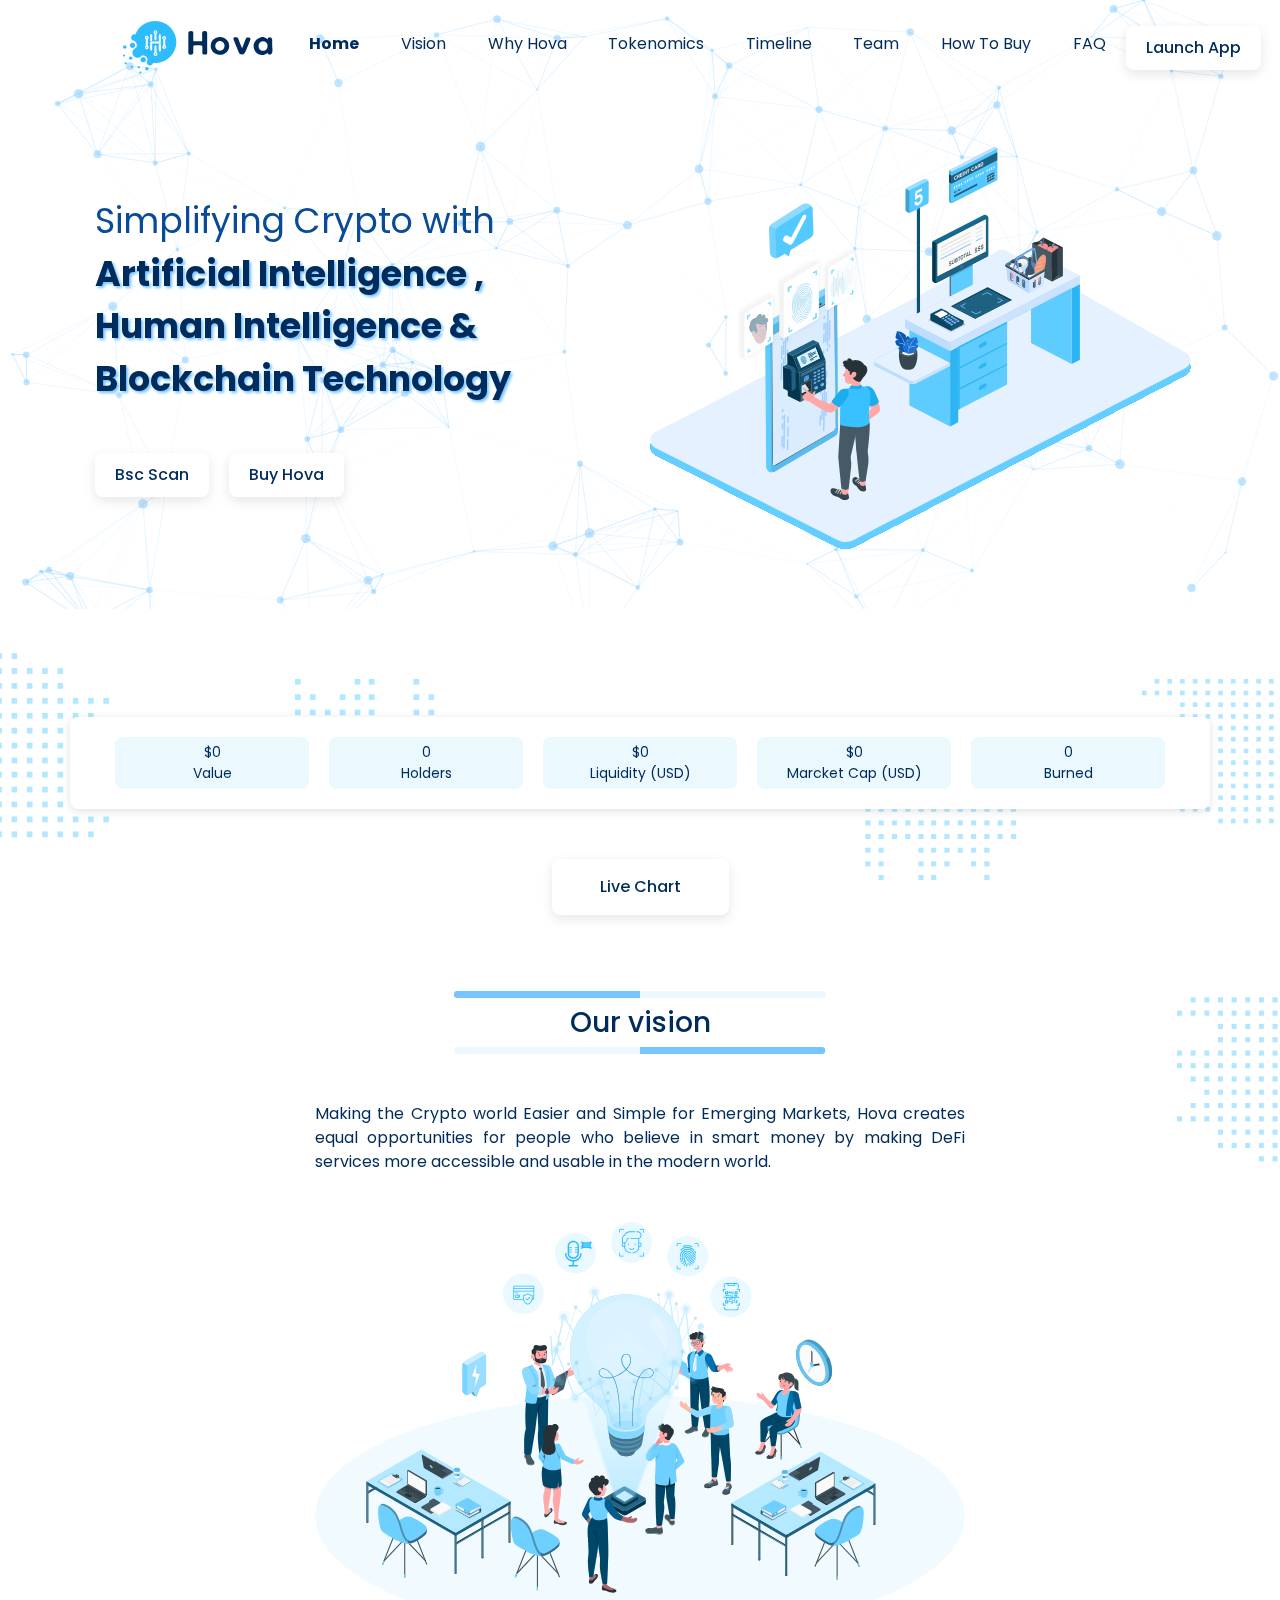
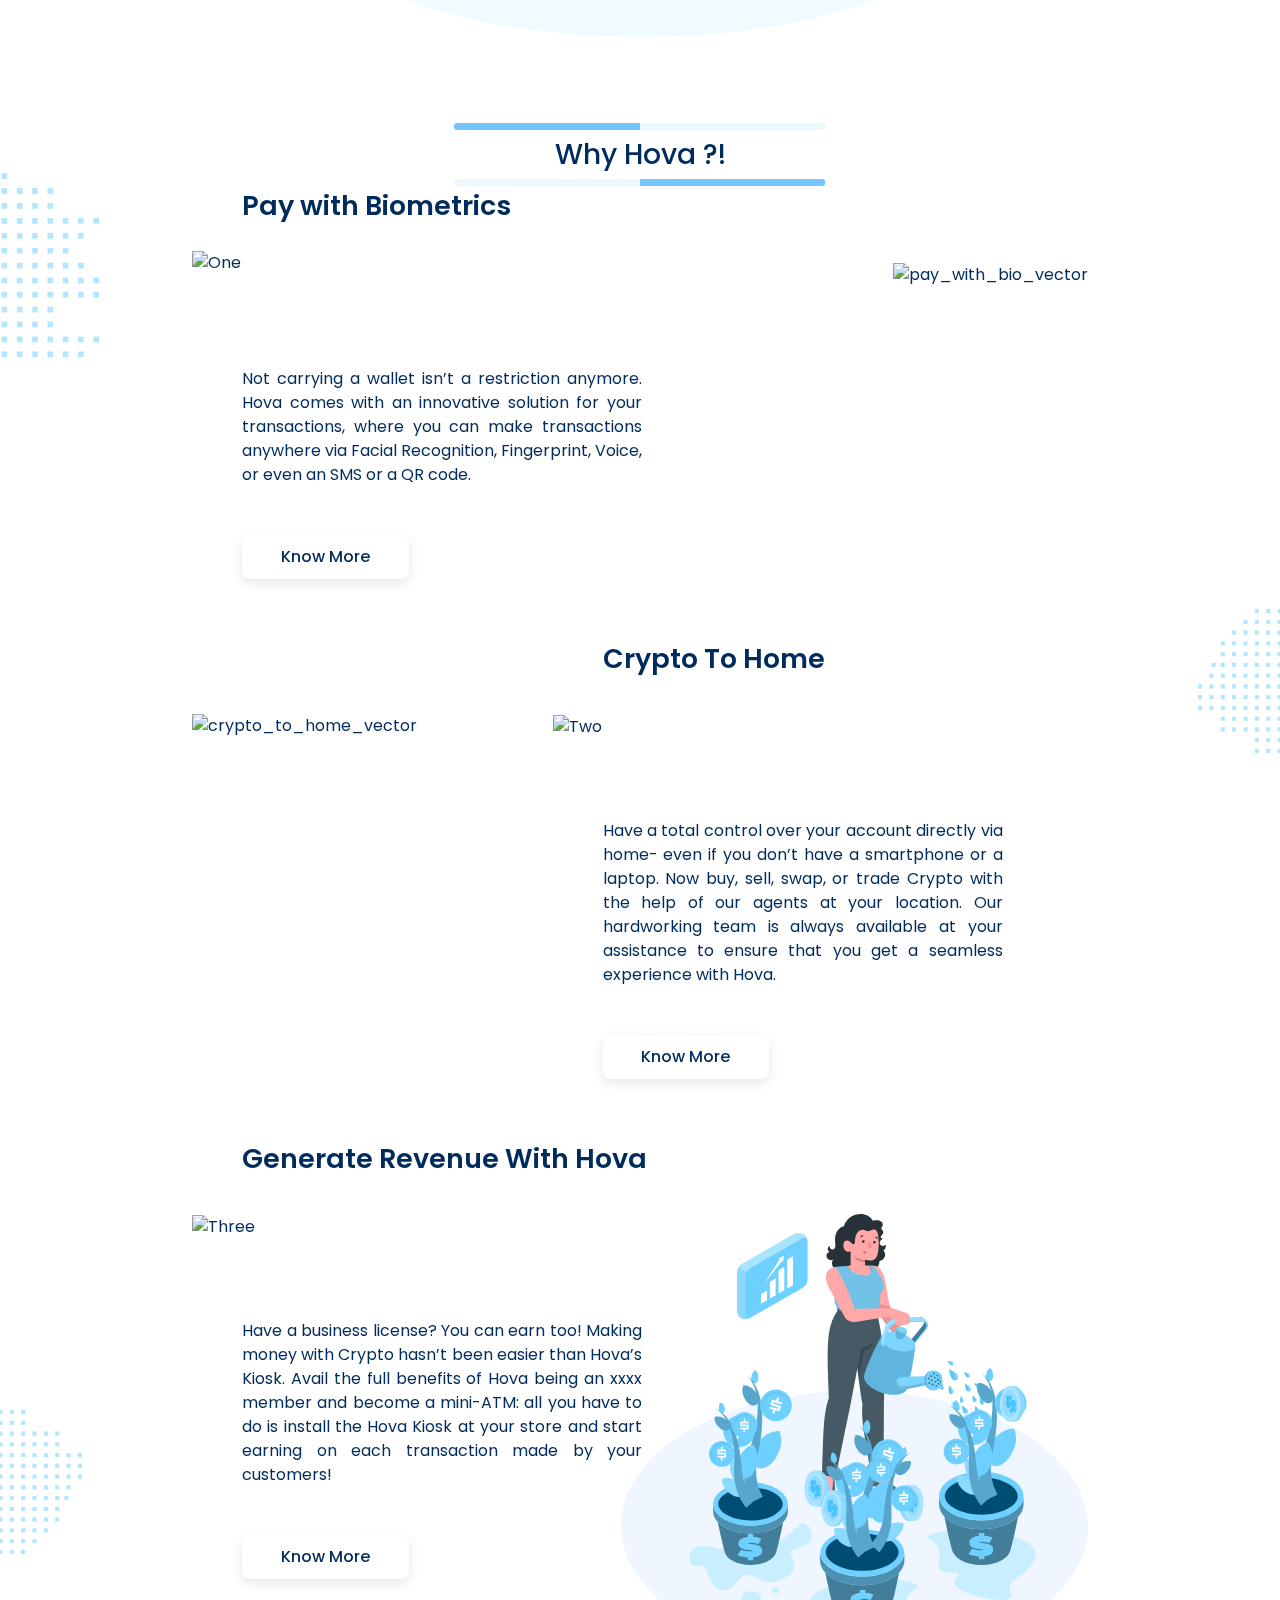
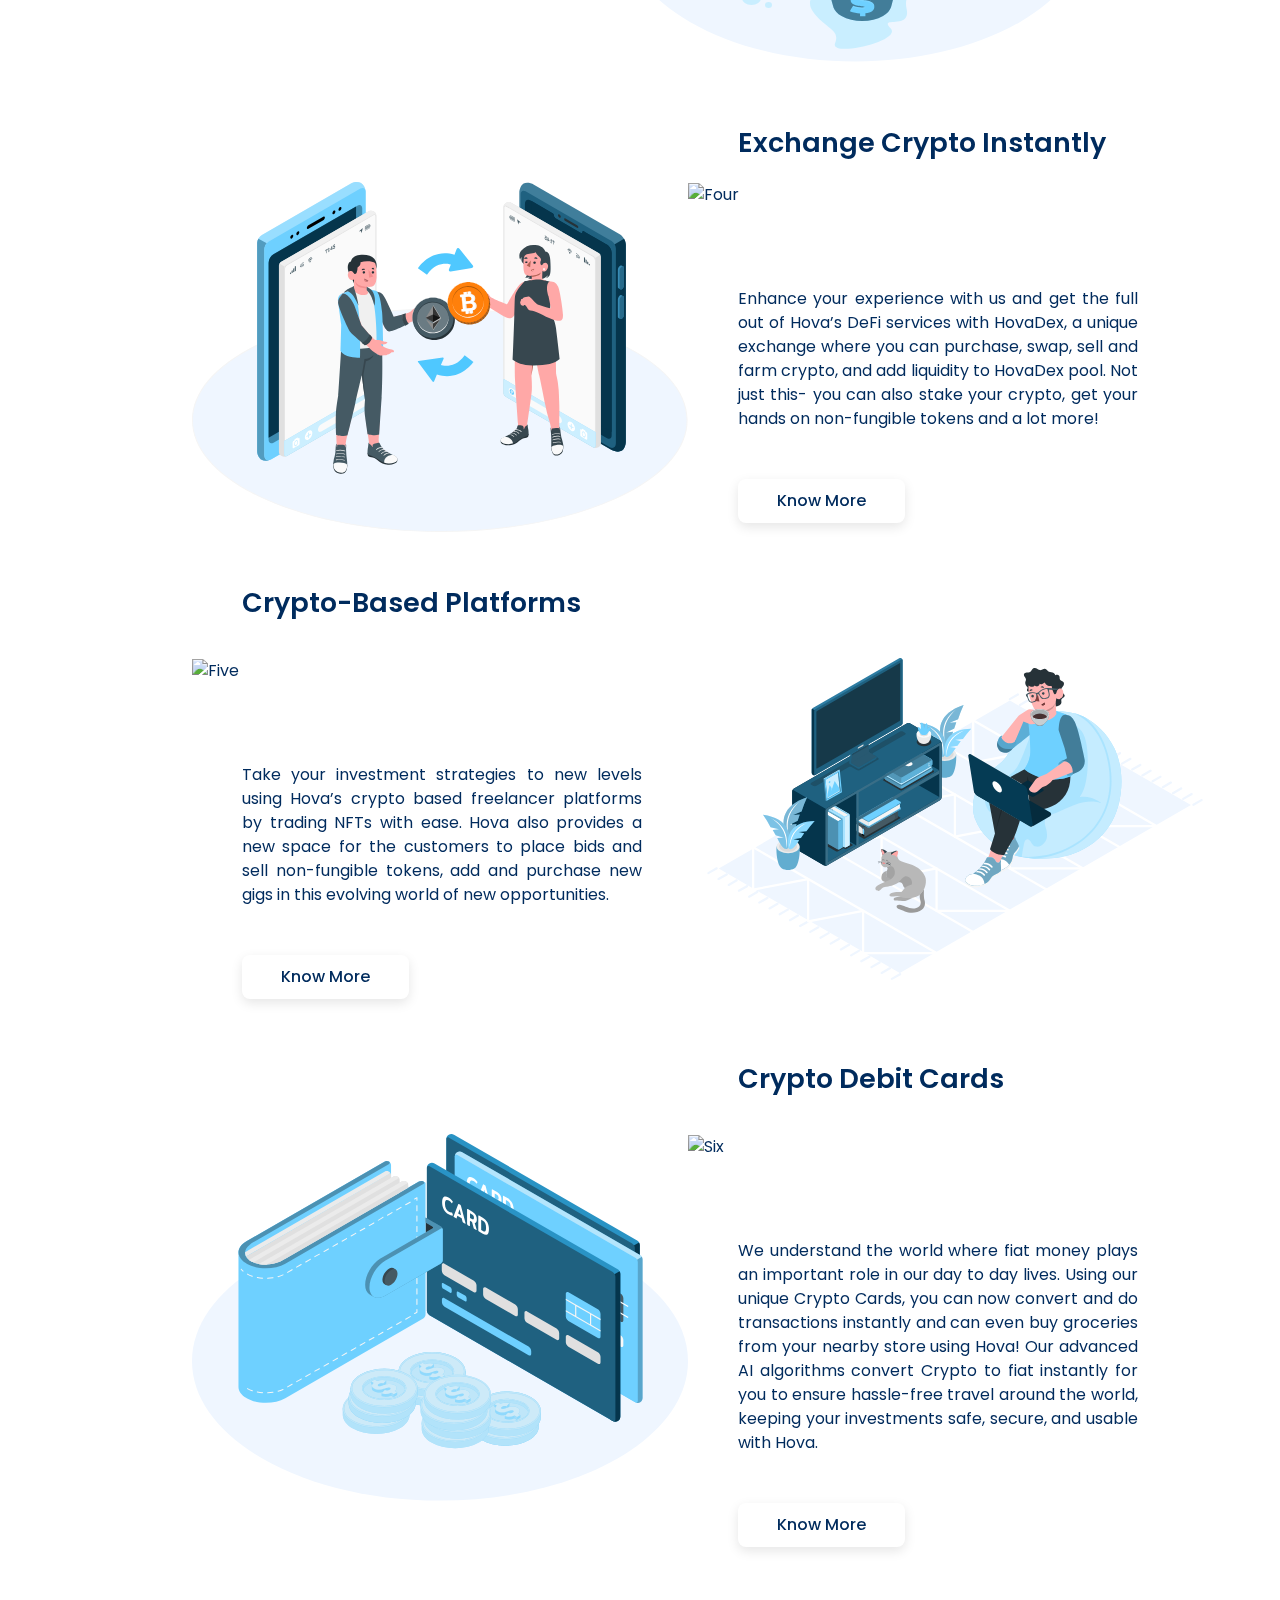
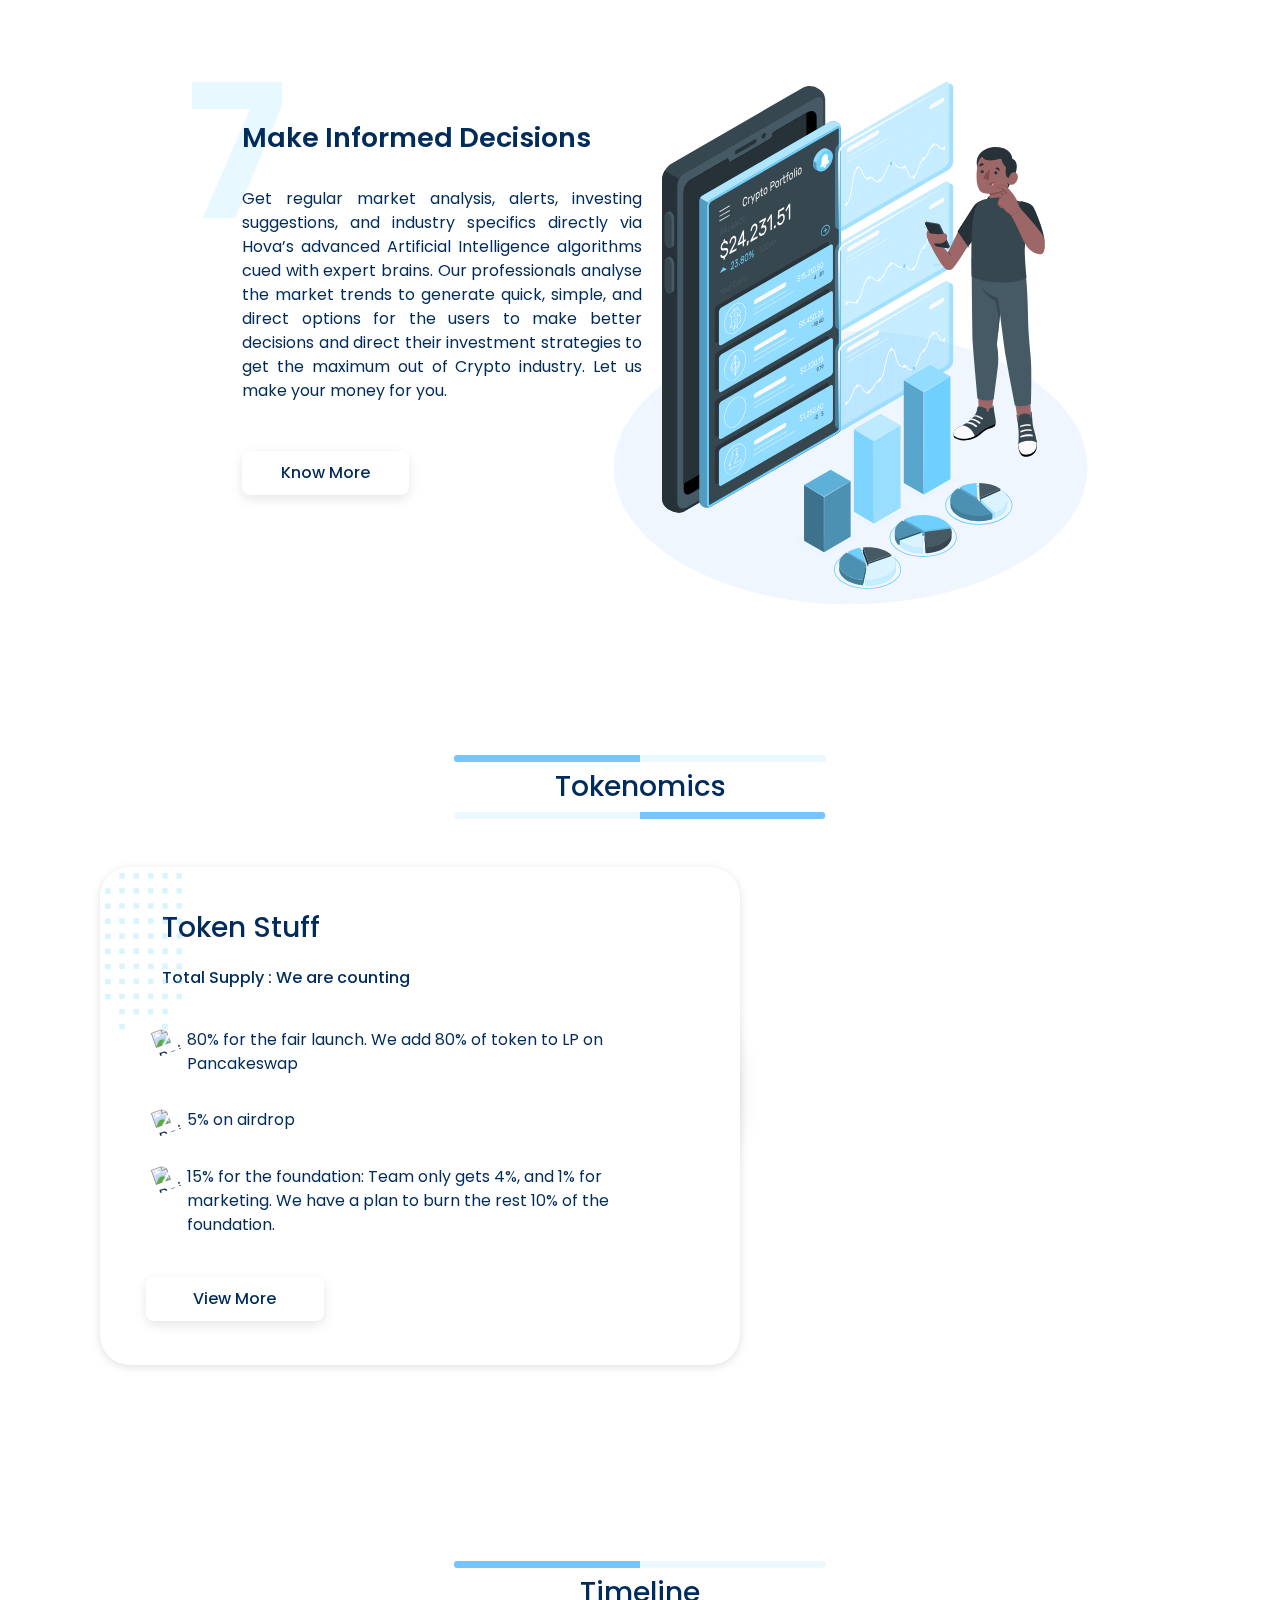
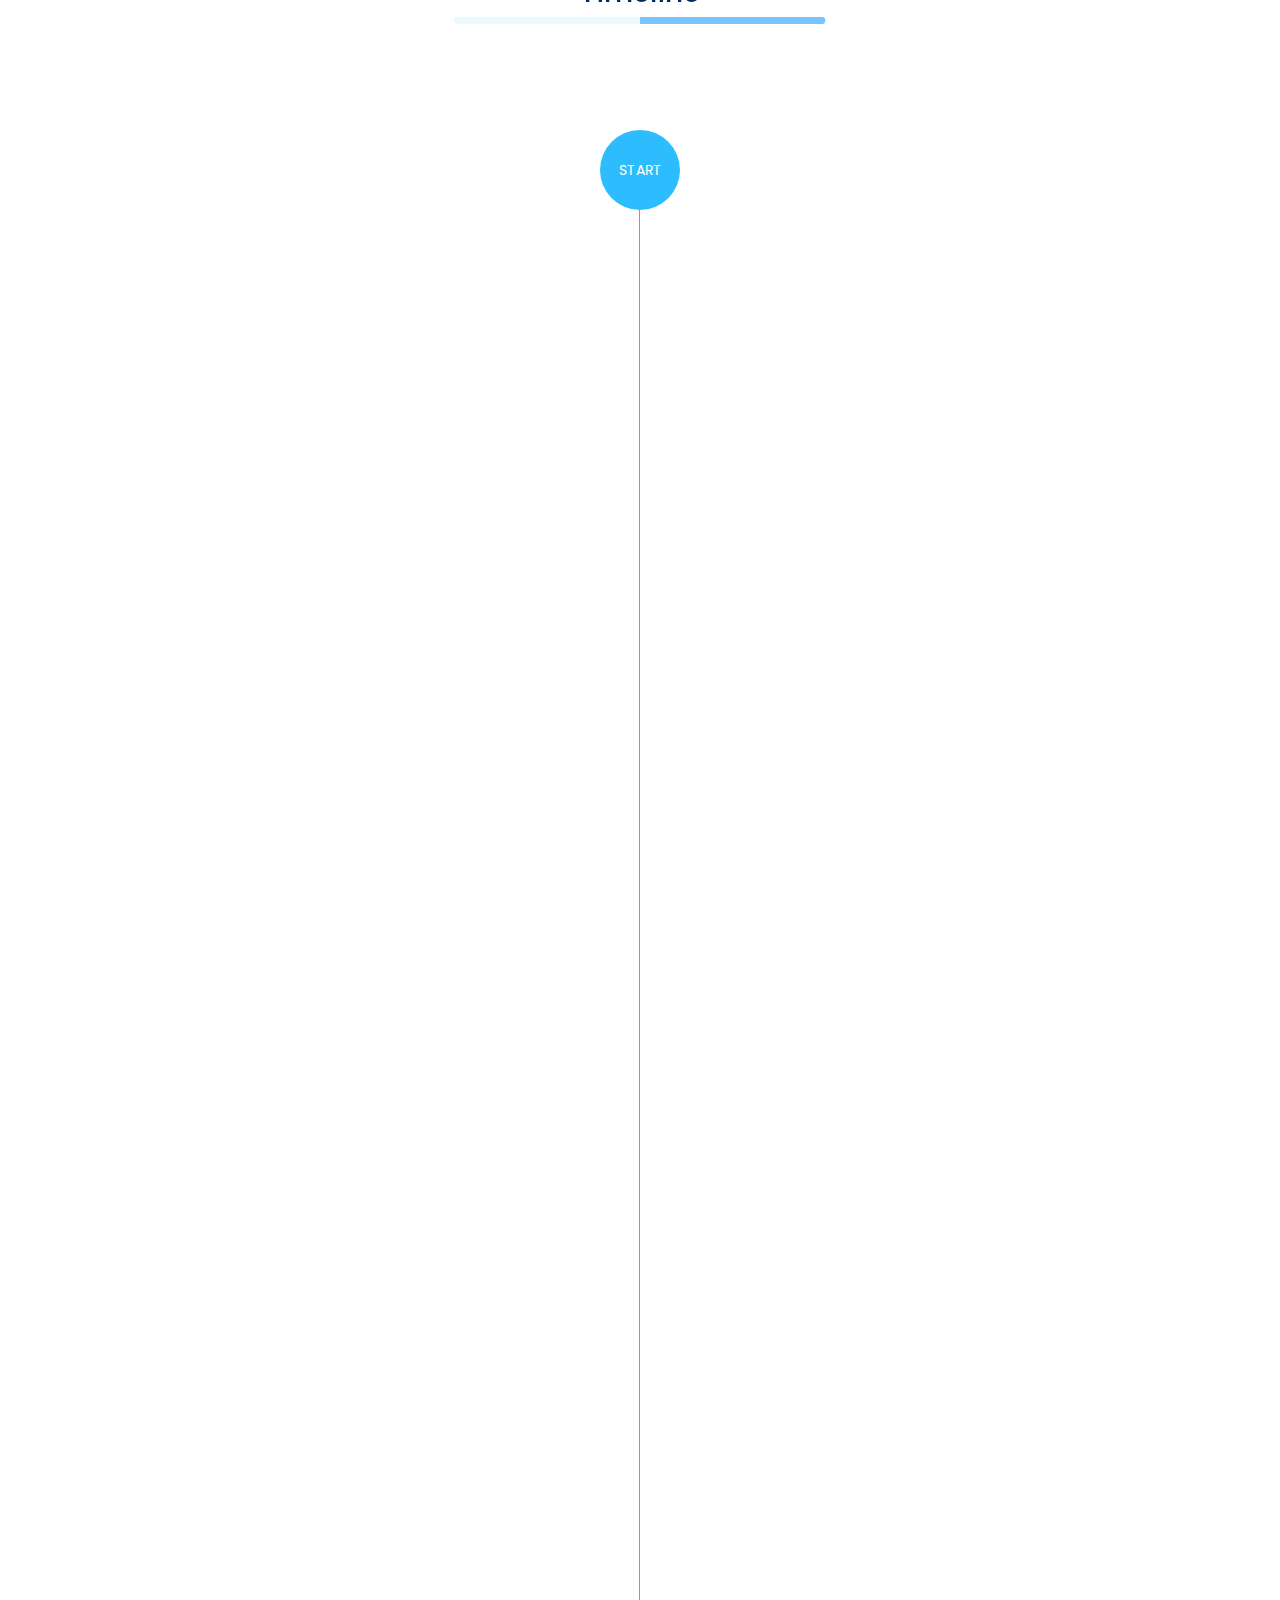
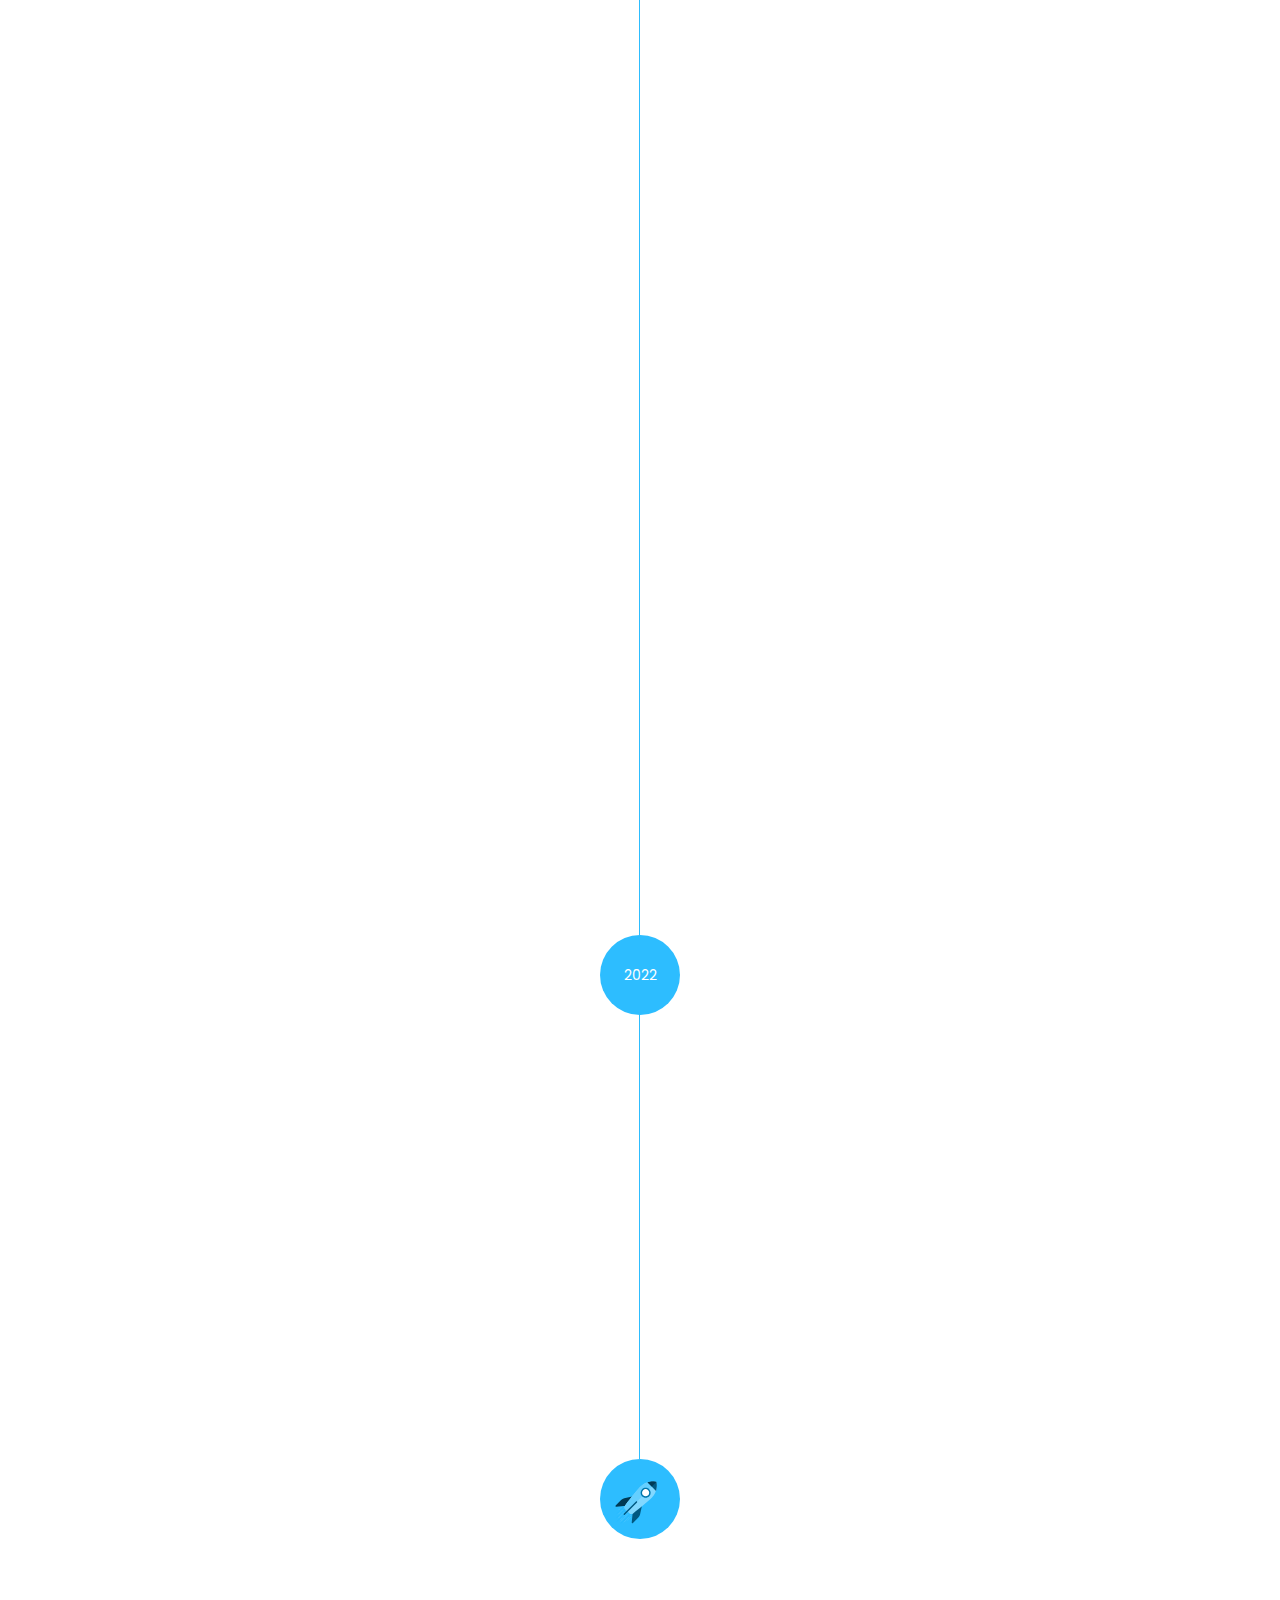
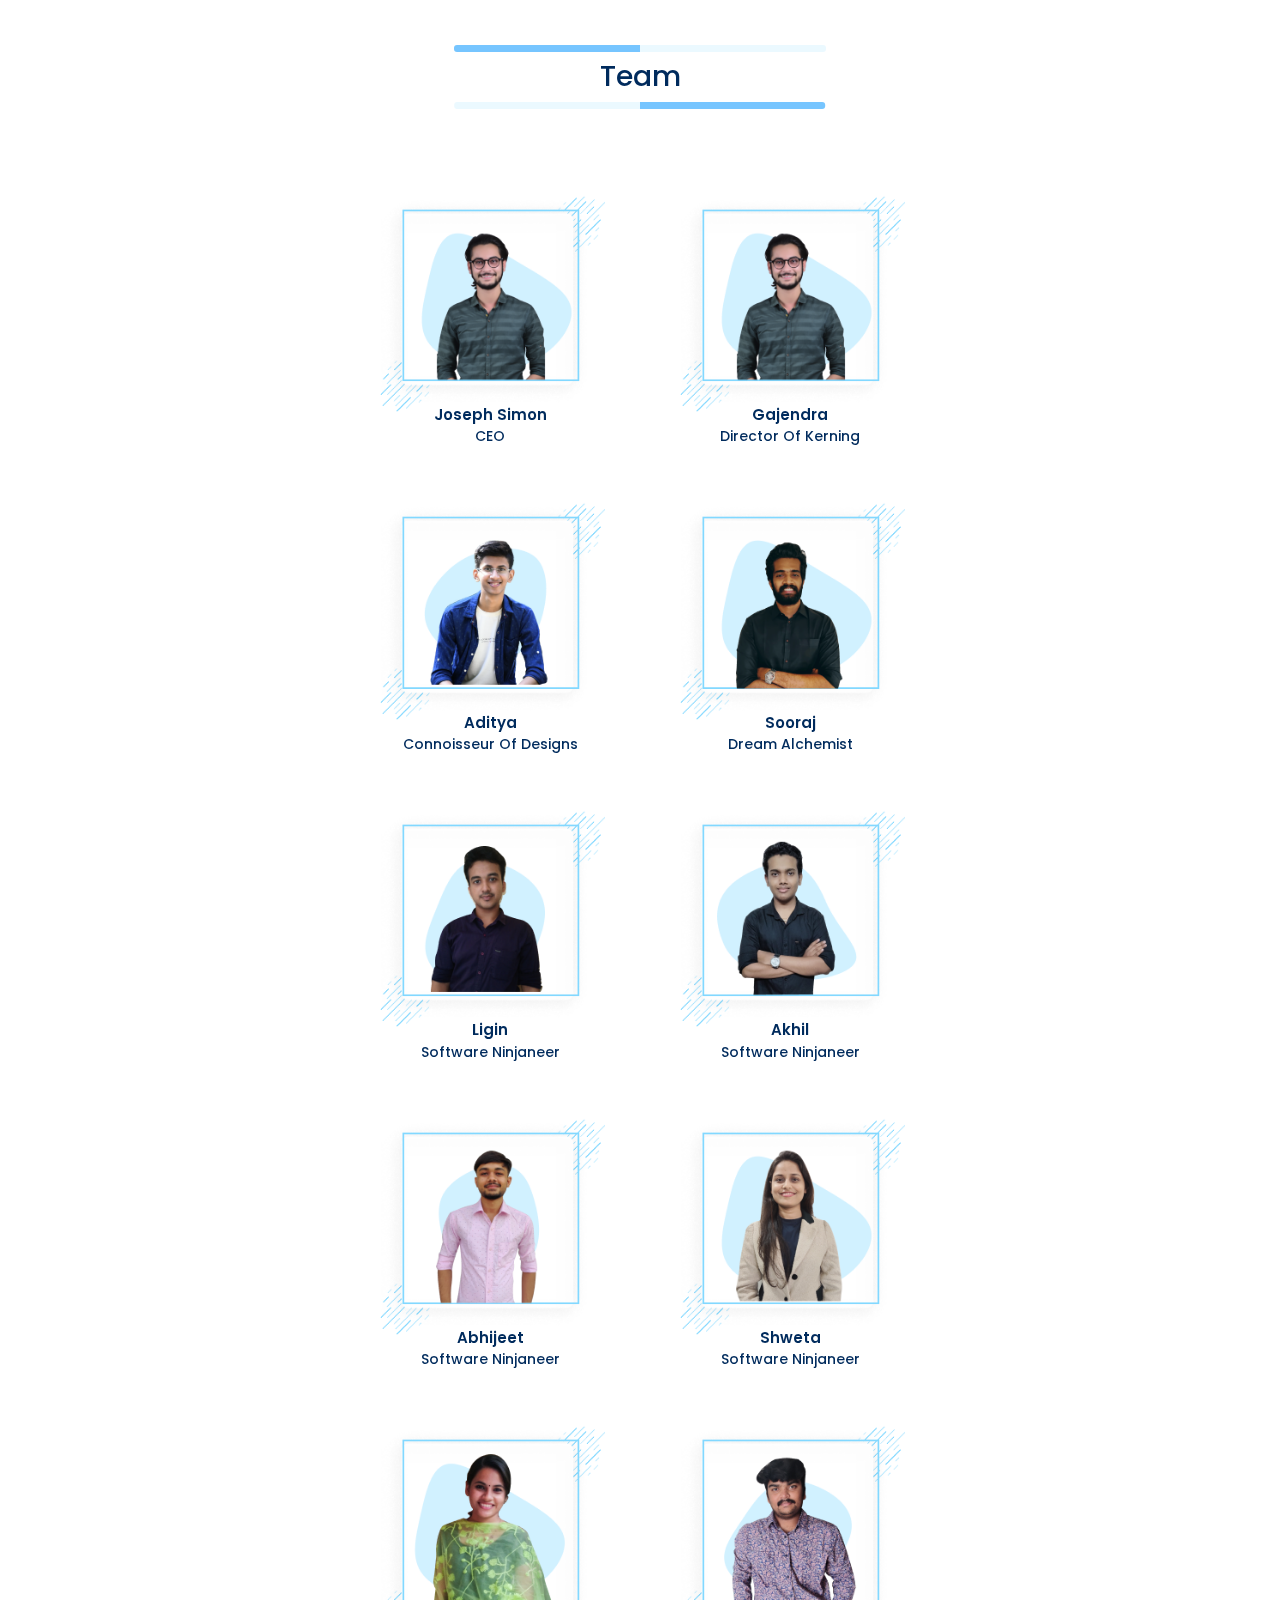
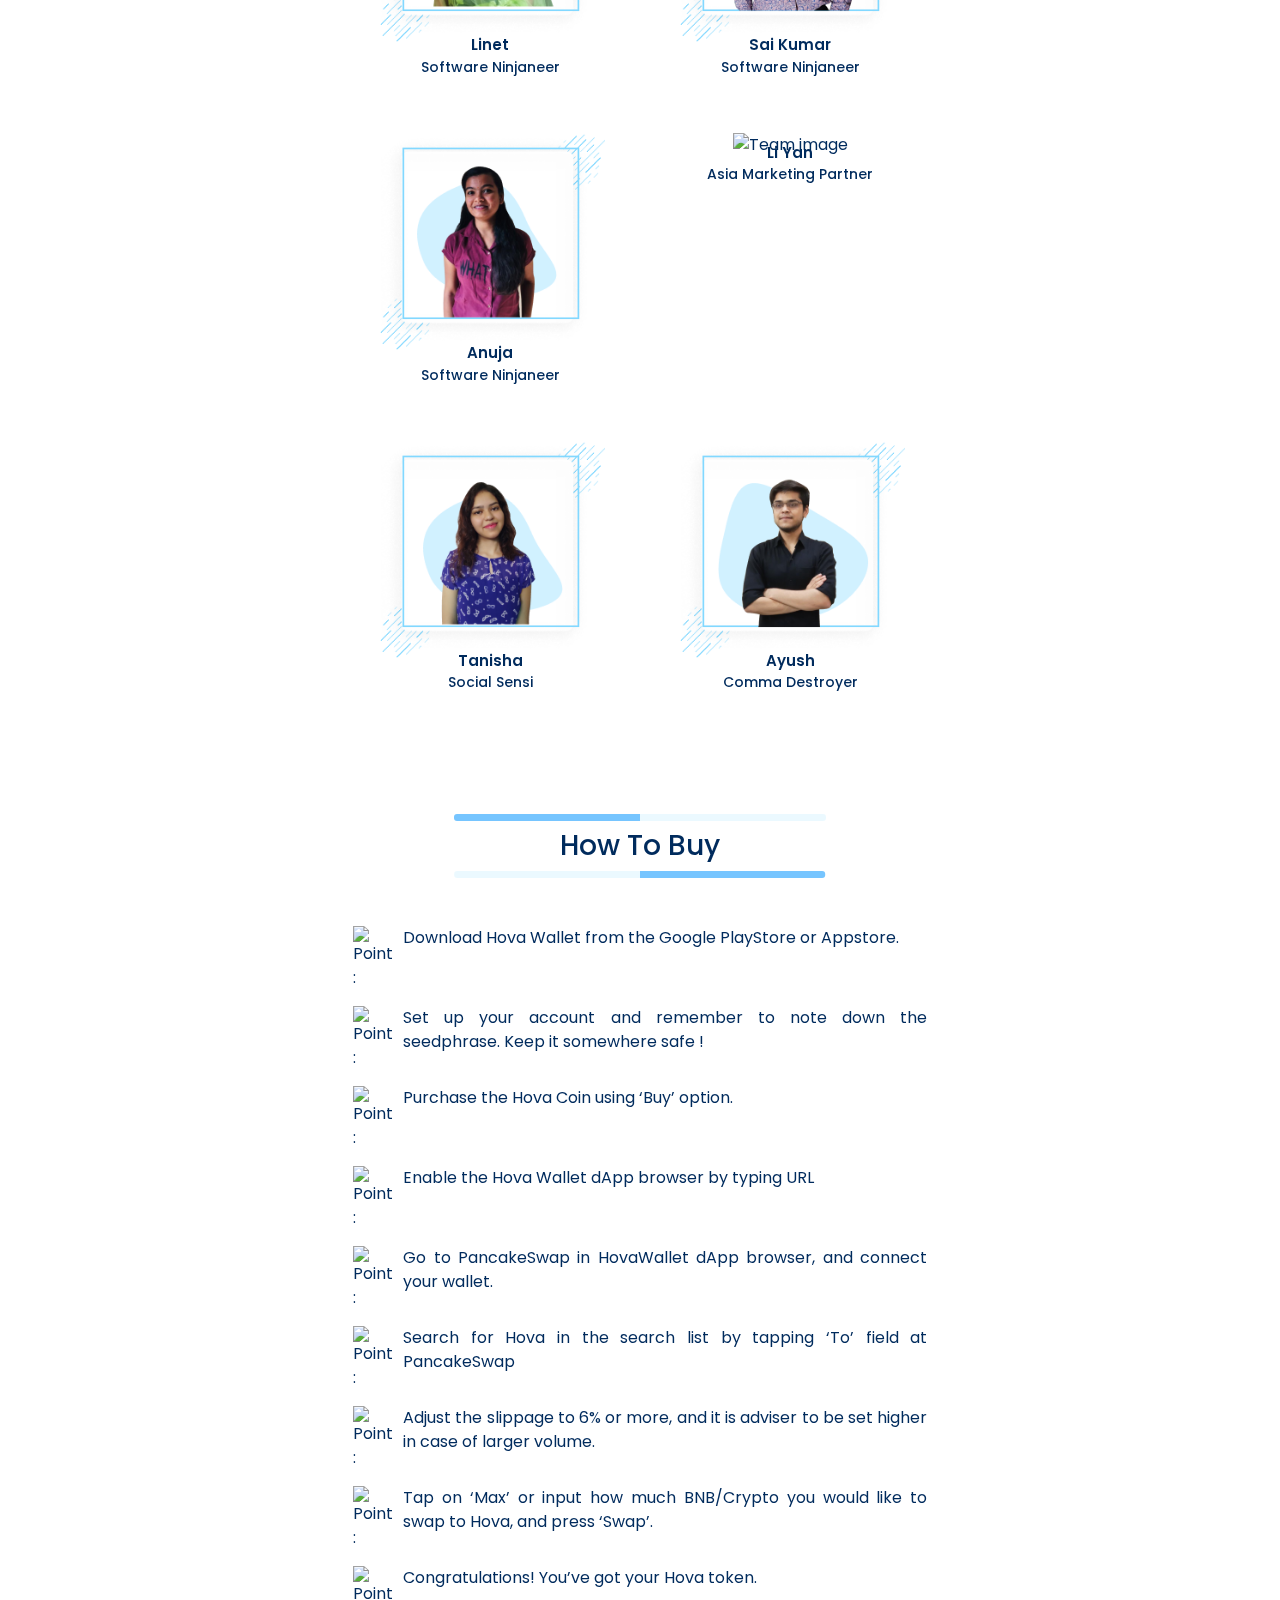
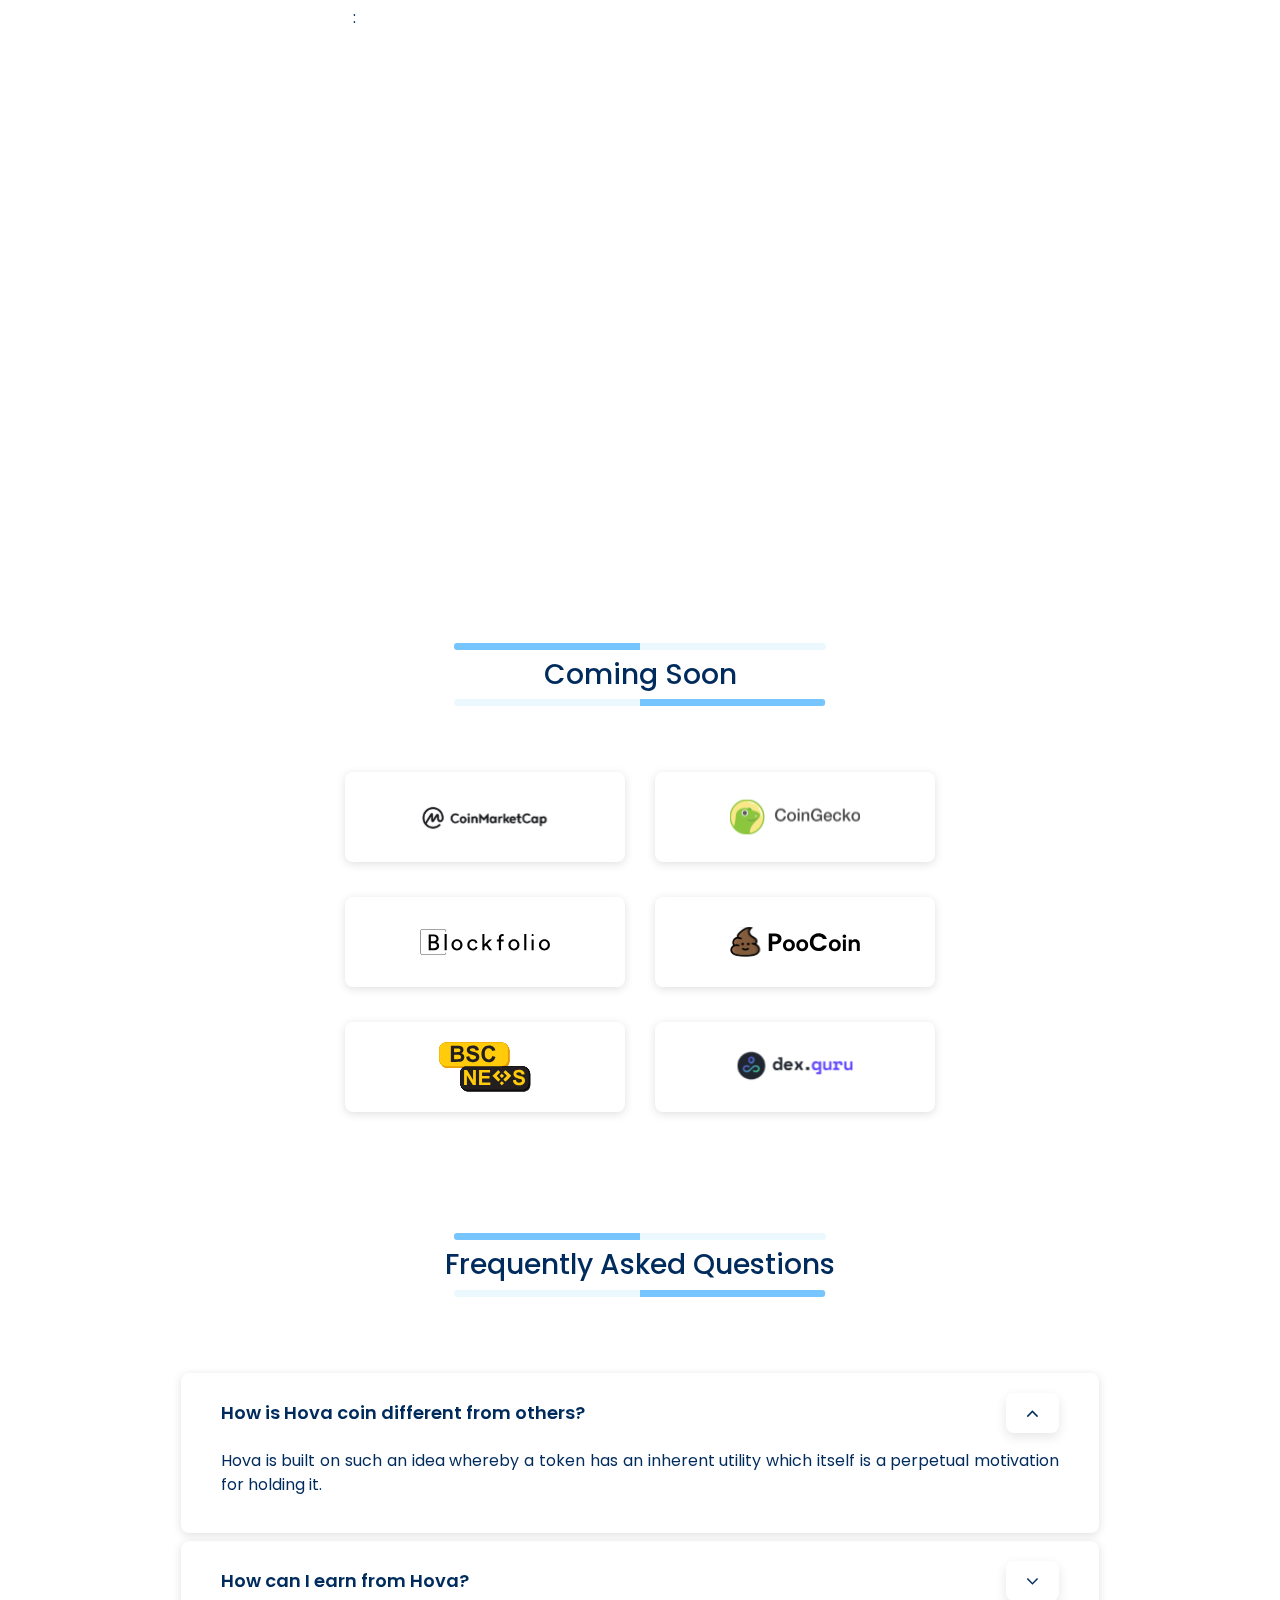
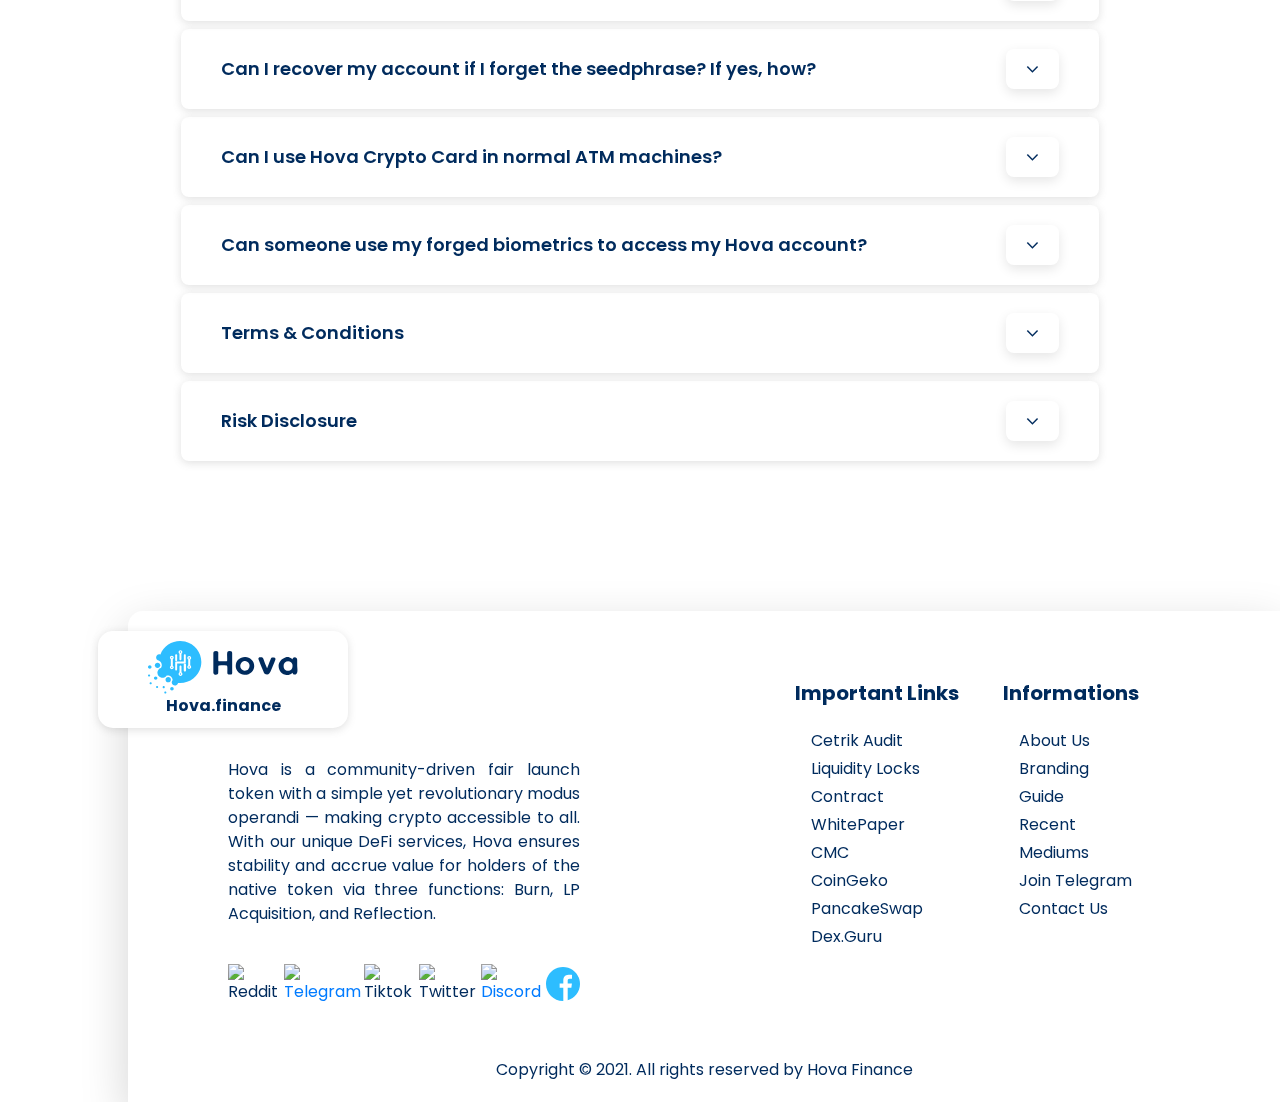
==== index.html @ 98b3fbe0 "Timeline added" ====
<!DOCTYPE html>
<html lang="en">

<head>
    <meta charset="UTF-8">
    <meta http-equiv="X-UA-Compatible" content="IE=edge">
    <meta name="viewport" content="width=device-width, initial-scale=1.0">
    <title>Hova Finance</title>
    <link rel="icon" href="assets/images/Favicon_Png.png" type="image/icon type">
    <meta name="theme-color" content="#76C5FF">

    <!-- Bootstrap -->
    <link rel="stylesheet" href="https://cdn.jsdelivr.net/npm/bootstrap@4.6.0/dist/css/bootstrap.min.css">
    <script src="https://cdnjs.cloudflare.com/ajax/libs/jquery/3.6.0/jquery.min.js" integrity="sha512-894YE6QWD5I59HgZOGReFYm4dnWc1Qt5NtvYSaNcOP+u1T9qYdvdihz0PPSiiqn/+/3e7Jo4EaG7TubfWGUrMQ==" crossorigin="anonymous" referrerpolicy="no-referrer"></script>
    <script src="https://cdn.jsdelivr.net/npm/popper.js@1.16.1/dist/umd/popper.min.js"></script>
    <script src="https://cdn.jsdelivr.net/npm/bootstrap@4.6.0/dist/js/bootstrap.min.js"></script>
    <!-- Bootstrap End -->

    <!-- Fa fa icon -->
    <link rel="stylesheet" href="https://cdnjs.cloudflare.com/ajax/libs/font-awesome/4.7.0/css/font-awesome.min.css">
    <!-- Fa fa icon End -->

    <!--Aos Css-->
    <link href="https://unpkg.com/aos@2.3.1/dist/aos.css" rel="stylesheet">
    <!--Aos Css End-->

    <!-- Custom stylesheet -->
    <link rel="stylesheet" href="./assets/libs/style.css">
    <link rel="stylesheet" href="./assets/libs/timeline.css">
    <!-- Custom stylesheet End -->
</head>

<body>
    <div id="neon_particles"></div>

    <!-- Back to top button -->
    <button type="button" class="custom-button shadow9" id="btn-back-to-top">
        <i class="fa fa-arrow-up"></i>
    </button>
    <!-- Back to top button end-->

    <!-- Header Navbar -->
    <div id="navbar-wrapper" class="sticky-top">
        <nav class="navbar navbar-expand-lg navbar-light mt-2 col-10 col-xs-8 mx-auto">
            <a class="navbar-brand my-auto" href="#">
                <img src="assets/images/Hova Logo.svg" width="150" alt="Hova Logo">
            </a>
            <button class="navbar-toggler mr-n3 shadow9 bg-white border-0" type="button" data-toggle="collapse" data-target="#navbarText" aria-controls="navbarText" aria-expanded="false" aria-label="Toggle navigation">
                <span class="navbar-toggler-icon"></span>
            </button>
            <div class="collapse navbar-collapse" id="navbarText">
                <ul class="navbar-nav mx-auto">
                    <li class="nav-item" data-toggle="collapse" data-target="#navbarText" aria-controls="navbarText" aria-expanded="false" aria-label="Toggle navigation">
                        <a class="nav-link active" id="home" onclick="menuClick(this.id)" href="#">Home</a>
                    </li>
                    <li class="nav-item" data-toggle="collapse" data-target="#navbarText" aria-controls="navbarText" aria-expanded="false" aria-label="Toggle navigation">
                        <a class="nav-link" id="Vision" onclick="menuClick(this.id)" href="#VisionSection">Vision</a>
                    </li>
                    <li class="nav-item" data-toggle="collapse" data-target="#navbarText" aria-controls="navbarText" aria-expanded="false" aria-label="Toggle navigation">
                        <a class="nav-link" id="WhyHova" onclick="menuClick(this.id)" href="#WhyHovaSection">Why
                            Hova</a>
                    </li>
                    <li class="nav-item" data-toggle="collapse" data-target="#navbarText" aria-controls="navbarText" aria-expanded="false" aria-label="Toggle navigation">
                        <a class="nav-link" id="tokenmics" onclick="menuClick(this.id)" href="#TokenmicsSection">Tokenomics</a>
                    </li>
                    <li class="nav-item" data-toggle="collapse" data-target="#navbarText" aria-controls="navbarText" aria-expanded="false" aria-label="Toggle navigation">
                        <a class="nav-link" id="TimeLine" onclick="menuClick(this.id)" href="#TimelineSection">Timeline</a>
                    </li>
                    <li class="nav-item" data-toggle="collapse" data-target="#navbarText" aria-controls="navbarText" aria-expanded="false" aria-label="Toggle navigation">
                        <a class="nav-link" id="Team" onclick="menuClick(this.id)" href="#TeamSection">Team</a>
                    </li>
                    <li class="nav-item" data-toggle="collapse" data-target="#navbarText" aria-controls="navbarText" aria-expanded="false" aria-label="Toggle navigation">
                        <a class="nav-link" id="HowToBuy" onclick="menuClick(this.id)" href="#HowToBuy">How To Buy</a>
                    </li>
                    <li class="nav-item" data-toggle="collapse" data-target="#navbarText" aria-controls="navbarText" aria-expanded="false" aria-label="Toggle navigation">
                        <a class="nav-link" id="FAQ" onclick="menuClick(this.id)" href="#FAQSection">FAQ</a>
                    </li>
                </ul>
                <button type="button" class="shadow9 custom-button">Launch App</button>
            </div>
        </nav>
    </div>
    <!-- Header Navbar End -->

    <!--Section one-->
    <div class="row section-wrap justify-content-center page-section-for-scroll">
        <div class="col-lg-6 col-md-12 col-xl-6 pt-xl-5 ">
            <div class="hero-text">
                <span class="intro-text">
                    Simplifying Crypto with <br>
                    <span class="bold-text">Artificial Intelligence ,<br> Human Intelligence & <br> Blockchain
                        Technology</span>
                </span>
                <div class="mt-5">
                    <button type="button" class="shadow9 custom-button mr-3">Bsc Scan</button>
                    <button type="button" class="shadow9 custom-button">Buy Hova</button>
                </div>
            </div>
        </div>
        <div class="col-lg-6 p-0" data-aos="fade-up">
            <img src="./assets/images/LAnding pg vector 1.svg" alt="" class="image-one">
        </div>
    </div>
    <!--Section one end-->

    <div class="bg-white pt-2 position-relative">
        <!-- Value Section -->
        <div class="dot-img1">
            <img src="./assets/images/bg-dot1.svg" alt="">
        </div>
        <div class="dot-img2">
            <img src="./assets/images/bg-dot2.svg" alt="">
        </div>
        <div class="dot-img3">
            <img src="./assets/images/bg-dot3.svg" alt="">
        </div>
        <div class="dot-img4">
            <img src="./assets/images/bg-dot4.svg" alt="">
        </div>
        <div class="container value-wrap shadow6">
            <div class="row">
                <div class="col text-center value-group">
                    <div>$0</div>
                    <div>Value</div>
                </div>
                <div class="col text-center value-group">
                    <div>0</div>
                    <div>Holders</div>
                </div>
                <div class="col text-center value-group">
                    <div>$0</div>
                    <div>Liquidity (USD)</div>
                </div>
                <div class="col text-center value-group">
                    <div>$0</div>
                    <div>Marcket Cap (USD)</div>
                </div>
                <div class="col text-center value-group">
                    <div>0</div>
                    <div>Burned</div>
                </div>
            </div>
        </div>
        <!-- Value Section End -->

        <!-- View chart -->
        <div class="text-center">
            <button type="button" class="shadow9 pl-5 pt-3 pb-3 pr-5 custom-button">Live Chart</button>
        </div>
        <!-- View chart End -->
        <!--Dots section-->
        <div class="dot-img5">
            <img src="./assets/images/bg-dot4.svg" alt="" srcset="">
        </div>
        <div class="dot-img6">
            <img src="./assets/images/bg-dot2.svg" alt="" srcset="">
        </div>

        <!-- Our vision Section  -->
        <div id="VisionSection" class="section-wrap col-10 mx-auto page-section-for-scroll">
            <div class="text-center">
                <hr class='colored mx-auto'>
                <h3 class="mt-n2 mb-n2 section-title">Our vision</h3>
                <hr class='colored mx-auto' style="transform: rotate(180deg);">
            </div>
            <div class="col col-sm-9 mx-auto mt-5 mb-5 text-justify">
                Making the Crypto world Easier and Simple for Emerging Markets, Hova creates equal opportunities for people who believe in smart money by making DeFi services more accessible and usable in the modern world.
            </div>
            <div class='col col-sm-9 mx-auto text-center'>
                <img src="./assets/images/our vision.svg" class="img-fluid" alt="Team vector">
            </div>
        </div>
        <!-- Our vision Section End -->

        <!-- Why Hova Section -->
        <div id="WhyHovaSection" class="section-wrap col-10 mx-auto text-center page-section-for-scroll">
            <hr class='colored mx-auto'>
            <h3 class="mt-n2 mb-n2 section-title">Why Hova ?!</h3>
            <hr class='colored mx-auto' style="transform: rotate(180deg);">
        </div>

        <!-- Advantages card -->
        <div class="custom-card-wrap" id="PaywithBiometrics">
            <div class="custom-card-title-group">
                <img src="./assets/images/1.svg" class="custom-card-number mt-n4" alt="One">
                <div class="custom-card-title">Pay with Biometrics</div>
            </div>
            <div class="custom-card-image-wrap">
                <img src="./assets/images/paywithbio.svg" class="img-fluid" alt="pay_with_bio_vector">
            </div>
            <div class="custom-card-description-wrap">
                <div class="custom-card-description text-justify">
                    Not carrying a wallet isn’t a restriction anymore. Hova comes with an innovative solution for your transactions, where you can make transactions anywhere via Facial Recognition, Fingerprint, Voice, or even an SMS or a QR code.
                    <br>
                    <a href="./paywithbiometric.html"> <button type="button" class="shadow9 col-5 mt-5 custom-button">Know More</button></a>
                </div>
            </div>
        </div>


        <div class="custom-card-wrap-two" id="CryptoToHome">
            <div class="custom-card-title-group">
                <img src="./assets/images/2.svg" class="custom-card-number" alt="Two">
                <div class="custom-card-title">Crypto To Home</div>
            </div>
            <div class="custom-card-image-wrap">
                <img src="./assets/images/crtohome.svg" class="img-fluid custom-card-image-left" alt="crypto_to_home_vector">
            </div>
            <div class="dot-img8">
                <img src="./assets/images/bg-dot6.svg" alt="" srcset="">
            </div>
            <div class="custom-card-description-wrap">
                <div class="custom-card-description text-justify">
                    Have a total control over your account directly via home- even if you don’t have a smartphone or a laptop. Now buy, sell, swap, or trade Crypto with the help of our agents at your location. Our hardworking team is always available at your assistance to
                    ensure that you get a seamless experience with Hova.
                    <br>
                    <a href="./cryptotohome.html"><button type="button" class="shadow9 col-5 mt-5 custom-button">Know
                            More</button></a>
                </div>
            </div>
        </div>


        <div class="custom-card-wrap" id="GenerateRevenueWithHova">
            <div class="custom-card-title-group">
                <img src="./assets/images/3.svg" class="custom-card-number" alt="Three">
                <div class="custom-card-title">Generate Revenue With Hova</div>
            </div>
            <div class="custom-card-image-wrap">
                <img src="./assets/images/gnrt rvnw vector.svg" class="img-fluid" alt="gnrt_rvnw_vector">
            </div>
            <div class="custom-card-description-wrap">
                <div class="custom-card-description text-justify">
                    Have a business license? You can earn too! Making money with Crypto hasn’t been easier than Hova’s Kiosk. Avail the full benefits of Hova being an xxxx member and become a mini-ATM: all you have to do is install the Hova Kiosk at your store and start
                    earning on each transaction made by your customers!
                    <br>
                    <a href="./generate-revenue-hova.html"><button type="button"
                            class="shadow9 col-5 mt-5 custom-button">Know More</button></a>
                </div>
            </div>
        </div>

        <div class="custom-card-wrap-two" id="ExchangeCryptoInstantly">
            <div class="custom-card-title-group ">
                <img src="./assets/images/4.svg" class="custom-card-number" alt="Four">
                <div class="custom-card-title mt-3">Exchange Crypto Instantly</div>
            </div>
            <div class="custom-card-image-wrap">
                <img src="./assets/images/exchange vector.svg" class="img-fluid custom-card-image-left" alt="exchange_vector">
            </div>
            <div class="dot-img9">
                <img src="./assets/images/bg-dot6.svg" alt="" srcset="">
            </div>
            <div class="custom-card-description-wrap">
                <div class="custom-card-description text-justify">
                    Enhance your experience with us and get the full out of Hova’s DeFi services with HovaDex, a unique exchange where you can purchase, swap, sell and farm crypto, and add liquidity to HovaDex pool. Not just this- you can also stake your crypto, get your
                    hands on non-fungible tokens and a lot more!
                    <br>
                    <a href="./exchangehovawithhovadex.html">
                        <button type="button" class="shadow9 col-5 mt-5 custom-button">Know More</button>
                    </a>
                </div>
            </div>
        </div>

        <div class="custom-card-wrap" id="Crypto-BasedPlatforms">
            <div class="custom-card-title-group">
                <img src="./assets/images/5.svg" class="custom-card-number" alt="Five">
                <div class="custom-card-title">Crypto-Based Platforms</div>
            </div>
            <div class="custom-card-image-wrap">
                <img src="./assets/images/platform vector.svg" style="transform: translateX(9vw);" class="img-fluid" alt="platform_vector">
            </div>
            <div class="custom-card-description-wrap">
                <div class="custom-card-description text-justify">
                    Take your investment strategies to new levels using Hova’s crypto based freelancer platforms by trading NFTs with ease. Hova also provides a new space for the customers to place bids and sell non-fungible tokens, add and purchase new gigs in this evolving
                    world of new opportunities.
                    <br>
                    <a href="./crypto-based-platform.html">
                        <button type="button" class="shadow9 col-5 mt-5 custom-button">Know More</button>
                    </a>
                </div>
            </div>
        </div>

        <div class="custom-card-wrap-two" id="CryptoDebitCards">
            <div class="custom-card-title-group">
                <img src="./assets/images/6.svg" class="custom-card-number" alt="Six">
                <div class="custom-card-title">Crypto Debit Cards</div>
            </div>
            <div class="custom-card-image-wrap">
                <img src="./assets/images/card vector.svg" class="img-fluid custom-card-image-left" alt="card_vector">
            </div>
            <div class="custom-card-description-wrap">
                <div class="custom-card-description text-justify">
                    We understand the world where fiat money plays an important role in our day to day lives. Using our unique Crypto Cards, you can now convert and do transactions instantly and can even buy groceries from your nearby store using Hova! Our advanced AI algorithms
                    convert Crypto to fiat instantly for you to ensure hassle-free travel around the world, keeping your investments safe, secure, and usable with Hova.
                    <br>
                    <a href="./crytpdebitcard.html">
                        <button type="button" class="shadow9 col-5 mt-5 custom-button">Know More</button>
                    </a>
                </div>
            </div>
        </div>

        <div class="custom-card-wrap" id="MakeInformedDecisions">
            <div class="custom-card-title-group">
                <img src="./assets/images/7.svg" class="custom-card-number" alt="Seven">
                <div class="custom-card-title">Make Informed Decisions</div>
            </div>
            <div class="custom-card-image-wrap">
                <img src="./assets/images/Informed dec. illustration.svg" class="img-fluid" alt="Informed">
            </div>
            <div class="custom-card-description-wrap">
                <div class="custom-card-description text-justify">
                    Get regular market analysis, alerts, investing suggestions, and industry specifics directly via Hova’s advanced Artificial Intelligence algorithms cued with expert brains. Our professionals analyse the market trends to generate quick, simple, and direct
                    options for the users to make better decisions and direct their investment strategies to get the maximum out of Crypto industry. Let us make your money for you.
                    <br>
                    <a href="./make-informed-decision.html">
                        <button type="button" class="shadow9 col-5 mt-5 custom-button">Know More</button>
                    </a>
                </div>
            </div>
        </div>

        <!-- Advantages card End -->


        <!--Tokenmics card start -->

        <div id="TokenmicsSection" class="mx-auto text-center position-relative page-section-for-scroll">
            <hr class='colored mx-auto'>
            <h2 class="mt-n2 mb-n2 section-title">Tokenomics</h2>
            <hr class='colored mx-auto mb-5' style="transform: rotate(180deg);">
            <div class='col col-sm-9 mx-auto text-center' data-aos="fade-up">
                <img src="./assets/images/Rectangle 158.svg" class="shadow-img1" alt="Team vector">
                <img src="./assets/images/Rectangle 158.svg" class="shadow-img2" alt="Team vector">
            </div>
            <div class="tokenomics-main-wrapper">
                <div class="card shadow6 border-0 tokenmics-card" id="tokenmics-card">
                    <div class="card-body">
                        <div class="dot-img7">
                            <img src="./assets/images/bg-dot5.svg" alt="Dot">
                        </div>
                        <h3 class="my-4 ml-3 ">Token Stuff</h3>
                        <h6 class="card-subtitle my-4 ml-3">Total Supply : We are counting</h6>
                        <div class="d-flex flex-column">
                            <div class="d-flex mx-2 my-3">
                                <img src="./assets/images/bullet.svg" alt="Point 1 :" class="bullet-img mr-2"> 80% for the fair launch. We add 80% of token to LP on Pancakeswap
                            </div>
                            <div class="d-flex mx-2 my-3">
                                <img src="./assets/images/bullet.svg " alt="Point 2 :" class="bullet-img mr-2 ">5% on airdrop
                            </div>
                            <div class="d-flex mx-2 my-3">
                                <img src="./assets/images/bullet.svg" alt="Point 3 :" class="bullet-img mr-2">15% for the foundation: Team only gets 4%, and 1% for marketing. We have a plan to burn the rest 10% of the foundation.
                            </div>
                            <button type="button" class="shadow9 custom-button mt-4 mb-4 col-6 col-xl-4">View
                                More</button>
                        </div>
                    </div>
                </div>
                <div class="position-absolute token-round ">
                    <img src="./assets/images/Token.png " width="450" class="token-img">
                </div>
            </div>
        </div>
        <!--Tokenmics end-->
        <br><br><br><br><br>
        <!-- Timeline -->
        <div id="TimelineSection" class="section-wrap col-10 mx-auto text-center page-section-for-scroll">
            <hr class='colored mx-auto'>
            <h3 class="mt-n2 mb-n2 section-title">Timeline</h3>
            <hr class='colored mx-auto' style="transform: rotate(180deg);">
        </div>

        <div class="timeline overflow-hidden">
            <div class="container">
                <div class="row">
                    <div class="col-lg-12">
                        <div class="timeline-container">
                            <div class="timeline-end">
                                <p>Start</p>
                            </div>
                            <div class="timeline-continue">

                                <div class="row timeline-right" data-aos="fade-left">
                                    <div class="col-md-6">
                                        <p class="timeline-date">
                                            May 2021
                                        </p>
                                    </div>
                                    <div class="col-md-6">
                                        <div class="timeline-box border-0">
                                            <div class="timeline-text">
                                                <h3 class="mb-3 " style="font-size:18px"><i class="fa fa-gears mr-2"></i> Phase 1</h3>
                                                <ul class="list-unstyled mt-2">
                                                    <li class="mb-3 row">
                                                        <div class="col-1"><img src="./assets/images/tick.svg" width="25" alt="Point :"></div>
                                                        <div class="col">Assemble our Avengers</div>
                                                    </li>
                                                    <li class="mb-3 row">
                                                        <div class="col-1"><img src="./assets/images/tick.svg" width="25" alt="Point :"></div>
                                                        <div class="col">New Website & Concept Announcement</div>
                                                    </li>
                                                    <li class="mb-3 row">
                                                        <div class="col-1"><img src="./assets/images/tick.svg" width="25" alt="Point :"></div>
                                                        <div class="col">Commence Social Media Campaigns</div>
                                                    </li>
                                                    <li class="mb-3 row">
                                                        <div class="col-1"><img src="./assets/images/tick.svg" width="25" alt="Point :"></div>
                                                        <div class="col">Develop and publish Hova Road Map
                                                        </div>
                                                    </li>

                                                </ul>
                                            </div>
                                        </div>
                                    </div>
                                </div>

                                <div class="row timeline-left" data-aos="fade-right">
                                    <div class="col-md-6 d-md-none d-block">
                                        <p class="timeline-date">
                                            July 2021
                                        </p>
                                    </div>
                                    <div class="col-md-6">
                                        <div class="timeline-box border-0">
                                            <div class="timeline-text text-left ">
                                                <h3 class="mb-3 " style="font-size:18px"><i class="fa fa-gears mr-3" style="font-size:18px"></i> Phase 2</h3>
                                                <ul class="list-unstyled mt-2 ">
                                                    <li class="mb-3 row">
                                                        <div class="col-1"><img src="./assets/images/bullet.svg" width="25" alt="Point :"></div>
                                                        <div class="col">Improve the Website and release Whitepaper V1.0</div>
                                                    </li>
                                                    <li class="mb-3 row">
                                                        <div class="col-1"><img src="./assets/images/bullet.svg" width="25" alt="Point :"></div>
                                                        <div class="col">Aggressive Marketing Campaigns</div>
                                                    </li>
                                                    <li class="mb-3 row">
                                                        <div class="col-1"><img src="./assets/images/bullet.svg" width="25" alt="Point :"></div>
                                                        <div class="col">Focusing on Community Growth</div>
                                                    </li>
                                                    <li class="mb-3 row">
                                                        <div class="col-1"><img src="./assets/images/bullet.svg" width="25" alt="Point :"></div>
                                                        <div class="col">Prepare to get listed on Crypto sites: Coinmarketcap, Livecoinwatch, Block Folio, Delta,Poocoin
                                                        </div>
                                                    </li>

                                                    <li class="mb-3 row">
                                                        <div class="col-1"><img src="./assets/images/bullet.svg" width="25" alt="Point :"></div>
                                                        <div class="col">Research & Development of Primary Features
                                                            <ul class="mt-2 ml-5">
                                                                <li class="mb-3">
                                                                    HovaDEX
                                                                </li>
                                                                <li class="mb-3">
                                                                    HovaSwap
                                                                </li>
                                                                <li class="mb-3">
                                                                    HovaFarm
                                                                </li>
                                                                <li class="mb-3">
                                                                    Freelancer Platforms
                                                                </li>
                                                            </ul>
                                                        </div>
                                                    </li>
                                                </ul>
                                            </div>
                                            <div class="timeline-icon d-md-block d-none ">
                                                <i class="fa fa-business-time "></i>
                                            </div>
                                        </div>
                                    </div>
                                    <div class="col-md-6 d-md-block d-none ">
                                        <p class="timeline-date ">
                                            July 2021
                                        </p>
                                    </div>
                                </div>



                                <div class="row timeline-right " data-aos="fade-left">
                                    <div class="col-md-6 ">
                                        <p class="timeline-date ">
                                            September 2021
                                        </p>
                                    </div>
                                    <div class="col-md-6 ">
                                        <div class="timeline-box border-0">
                                            <div class="timeline-text ">
                                                <h3 class="mb-3 " style="font-size:18px"><i class="fa fa-gears mr-3" style="font-size:18px"></i> Phase 3</h3>
                                                <ul class="list-unstyled mt-2 ">
                                                    <li class="mb-3 row">
                                                        <div class="col-1"><img src="./assets/images/bullet.svg" width="25" alt="Point :"></div>
                                                        <div class="col">Get listed on a centralised exchange</div>
                                                    </li>
                                                    <li class="mb-3 row">
                                                        <div class="col-1"><img src="./assets/images/bullet.svg" width="25" alt="Point :"></div>
                                                        <div class="col">Launch Merchandise and other cool stuff</div>
                                                    </li>
                                                    <li class="mb-3 row">
                                                        <div class="col-1"><img src="./assets/images/bullet.svg" width="25" alt="Point :"></div>
                                                        <div class="col">Research and Development of more Hova features:
                                                            <ul class="mt-2 ml-5">
                                                                <li class="mb-3">
                                                                    Payment System
                                                                </li>
                                                                <li class="mb-3">
                                                                    AI Algorithms
                                                                </li>
                                                                <li class="mb-3">
                                                                    NFT Platform
                                                                </li>
                                                                <li class="mb-3">
                                                                    Advanced AI-Integrated Wallet
                                                                </li>
                                                            </ul>
                                                        </div>
                                                    </li>
                                                </ul>
                                            </div>
                                        </div>
                                    </div>
                                </div>

                                <div class="row timeline-left" data-aos="fade-right">
                                    <div class="col-md-6 d-md-none d-block ">
                                        <p class="timeline-date ">
                                            November 2021
                                        </p>
                                    </div>
                                    <div class="col-md-6 ">
                                        <div class="timeline-box border-0">
                                            <div class="timeline-text text-left ">
                                                <h3 class="mb-3 " style="font-size:18px"><i class="fa fa-gears mr-3" style="font-size:18px"></i> Phase 4</h3>
                                                <ul class="list-unstyled mt-2 ">
                                                    <li class="mb-3 row">
                                                        <div class="col-1"><img src="./assets/images/bullet.svg" width="25" alt="Point :"></div>
                                                        <div class="col">Research & Developing Proof of Connection Blockchain Network
                                                        </div>
                                                    </li>
                                                    <li class="mb-3 row">
                                                        <div class="col-1"><img src="./assets/images/bullet.svg" width="25" alt="Point :"></div>
                                                        <div class="col">Launching the Hova Crypto Card </div>
                                                    </li>
                                                    <li class="mb-3 row">
                                                        <div class="col-1"><img src="./assets/images/bullet.svg" width="25" alt="Point :"></div>
                                                        <div class="col">More marketing via Influencers, Event campaigning
                                                        </div>
                                                    </li>
                                                    <li class="mb-3 row">
                                                        <div class="col-1"><img src="./assets/images/bullet.svg" width="25" alt="Point :"></div>
                                                        <div class="col">Expand partnership through regular outreach and collaborations
                                                        </div>
                                                    </li>
                                                    <li class="mb-3 row">
                                                        <div class="col-1"><img src="./assets/images/bullet.svg" width="25" alt="Point :"></div>
                                                        <div class="col">Develop E-commerce crypto plugins for
                                                            <ul class="mt-2 ml-5">
                                                                <li class="mb-3">
                                                                    WooCommerce
                                                                </li>
                                                                <li class="mb-3">
                                                                    WordPress
                                                                </li>
                                                                <li class="mb-3">
                                                                    Shopify
                                                                </li>
                                                                <li class="mb-3">
                                                                    Magento
                                                                </li>
                                                            </ul>
                                                        </div>
                                                    </li>
                                                </ul>
                                            </div>

                                        </div>
                                    </div>
                                    <div class="col-md-6 d-md-block d-none ">
                                        <p class="timeline-date ">
                                            November 2021
                                        </p>
                                    </div>
                                </div>

                                <div class="row ">
                                    <div class="col-12 ">
                                        <div class="timeline-year ">
                                            <p>2022</p>
                                        </div>
                                    </div>
                                </div>

                                <div class="row timeline-right " data-aos="fade-left">
                                    <div class="col-md-6 ">
                                        <p class="timeline-date ">
                                            January 2022
                                        </p>
                                    </div>
                                    <div class="col-md-6 ">
                                        <div class="timeline-box border-0">
                                            <div class="timeline-text ">
                                                <h3 class="mb-3" style="font-size:18px"><i class="fa fa-gears mr-3" style="font-size:18px"></i> Phase 5</h3>
                                                <ul class="list-unstyled mt-2 ">
                                                    <li class="mb-3 row">
                                                        <div class="col-1"><img src="./assets/images/bullet.svg" width="25" alt="Point :"></div>
                                                        <div class="col">Launch our Telehealth platform
                                                        </div>
                                                    </li>
                                                    <li class="mb-3 row">
                                                        <div class="col-1"><img src="./assets/images/bullet.svg" width="25" alt="Point :"></div>
                                                        <div class="col">Developing Affordable Smart Mining Devices
                                                        </div>
                                                    </li>
                                                    <li class="mb-3 row">
                                                        <div class="col-1"><img src="./assets/images/bullet.svg" width="25" alt="Point :"></div>
                                                        <div class="col">Develop more features based on community Needs
                                                        </div>
                                                    </li>
                                                </ul>
                                            </div>
                                        </div>
                                    </div>
                                </div>
                            </div>
                            <div class="timeline-start ">
                                <p style="display: inline-block;"><img class="mt-n3" src="./assets/images/timeliene-launch.svg" alt="launch" width="50"></p>
                            </div>
                            <!-- <div class="timeline-launch " data-aos="fade-up ">
                                <div class="timeline-box ">
                                    <div class="timeline-text ">
                                        <h3>Phase 5</h3>
                                        <ul class="list-unstyled mt-2 ">
                                            <li>
                                                <img src="./assets/images/tick.svg " width="20 " alt="Point : "> Launching of medical health technology platform
                                            </li>
                                            <li>
                                                <img src="./assets/images/tick.svg " width="20 " alt="Point : "> Launching of smart mining devices
                                            </li>
                                            <li>
                                                <img src="./assets/images/tick.svg " width="20 " alt="Point : "> Comming soon..
                                            </li>
                                        </ul>
                                    </div>
                                </div>
                            </div> -->
                        </div>
                    </div>
                </div>
            </div>
        </div>

        <!-- Timeline End -->

        <!-- Team section -->
        <div id="TeamSection" class="section-wrap col-10 mx-auto text-center page-section-for-scroll">
            <hr class='colored mx-auto'>
            <h3 class="mt-n2 mb-n2 section-title">Team</h3>
            <hr class='colored mx-auto' style="transform: rotate(180deg);">
        </div>

        <div class="row team-wrap mx-auto">
            <div class="col-4 col-xl-4 team-card">
                <div class="team-img-contain">
                    <img src="./assets/images/team/team-gajendra.png" class="team-image" alt="Team image">
                    <div class="overlay"></div>
                    <a href="https://www.linkedin.com/in/gajendra-choudhary-a97828203/" target="_blank" class="button-social"> <img src="./assets/images/linkedin.svg" alt="linkedin"> </a>
                </div>
                <div class="team-name">Joseph Simon</div>
                <div class="team-position">CEO</div>
            </div>
            <div class="col-4 col-xl-4 team-card">
                <div class="team-img-contain">
                    <img src="./assets/images/team/team-gajendra.png" class="team-image" alt="Team image">
                    <div class="overlay"></div>
                    <a href="https://www.linkedin.com/in/gajendra-choudhary-a97828203/" target="_blank" class="button-social"> <img src="./assets/images/linkedin.svg" alt="linkedin"> </a>
                </div>
                <div class="team-name">Gajendra</div>
                <div class="team-position">Director Of Kerning</div>
            </div>
            <div class="col-4 col-xl-4 team-card">
                <div class="team-img-contain">
                    <img src="./assets/images/team/team-Aditya.png" class="team-image" alt="Team image">
                    <div class="overlay"></div>
                    <a href="https://www.linkedin.com/in/aditya-gore-2920751a9/" target="_blank" class="button-social">
                        <img src="./assets/images/linkedin.svg" alt="linkedin"> </a>
                </div>
                <div class="team-name">Aditya</div>
                <div class="team-position">Connoisseur Of Designs</div>
            </div>
            <div class="col-4 col-xl-4 team-card">
                <div class="team-img-contain">
                    <img src="./assets/images/team/team-sooraj.png" class="team-image" alt="Team image">
                    <div class="overlay"></div>
                    <a href="https://www.linkedin.com/in/sooraj-krishnankutty-879bb611a/" target="_blank" class="button-social"><img src="./assets/images/linkedin.svg" alt="linkedin"> </a>
                </div>
                <div class="team-name">Sooraj</div>
                <div class="team-position">Dream Alchemist</div>
            </div>
            <div class="col-4 col-xl-4 team-card">
                <div class="team-img-contain">
                    <img src="./assets/images/team/team-ligin.png" class="team-image" alt="Team image">
                    <div class="overlay"></div>
                    <a href="https://www.linkedin.com/in/ligin-abraham-b7a46b153" target="_blank" class="button-social">
                        <img src="./assets/images/linkedin.svg" alt="linkedin"> </a>
                </div>
                <div class="team-name">Ligin</div>
                <div class="team-position">Software Ninjaneer</div>
            </div>
            <div class="col-4 col-xl-4 team-card">
                <div class="team-img-contain">
                    <img src="./assets/images/team/team-akhil.png" class="team-image" alt="Team image">
                    <div class="overlay"></div>
                    <a href="https://www.linkedin.com/in/akhilsiby" target="_blank" class="button-social"> <img src="./assets/images/linkedin.svg" alt="linkedin"> </a>
                </div>
                <div class="team-name">Akhil</div>
                <div class="team-position">Software Ninjaneer</div>
            </div>
            <div class="col-4 col-xl-4 team-card">
                <div class="team-img-contain">
                    <img src="./assets/images/team/team-abhijeet.png" class="team-image" alt="Team image">
                    <div class="overlay"></div>
                    <a href="https://www.linkedin.com/in/abhijeet-narayan-tiwari-466975157/" target="_blank" class="button-social"> <img src="./assets/images/linkedin.svg" alt="linkedin"> </a>
                </div>
                <div class="team-name">Abhijeet </div>
                <div class="team-position">Software Ninjaneer</div>
            </div>
            <div class="col-4 col-xl-4 team-card">
                <div class="team-img-contain">
                    <img src="./assets/images/team/team-shweta.png" class="team-image" alt="Team image">
                    <div class="overlay"></div>
                    <a href="https://www.linkedin.com/in/shweta-suman-509436181/" target="_blank" class="button-social">
                        <img src="./assets/images/linkedin.svg" alt="linkedin"> </a>
                </div>
                <div class="team-name">Shweta</div>
                <div class="team-position">Software Ninjaneer</div>
            </div>
            <div class="col-4 col-xl-4 team-card">
                <div class="team-img-contain">
                    <img src="./assets/images/team/team-linet.png" class="team-image" alt="Team image">
                    <div class="overlay"></div>
                    <a href="https://www.linkedin.com/in/linetmshaji/" target="_blank" class="button-social"> <img src="./assets/images/linkedin.svg" alt="linkedin"> </a>
                </div>
                <div class="team-name">Linet</div>
                <div class="team-position">Software Ninjaneer</div>
            </div>
            <div class="col-4 col-xl-4 team-card">
                <div class="team-img-contain">
                    <img src="./assets/images/team/team-saikumar.png" class="team-image" alt="Team image">
                    <div class="overlay"></div>
                    <a href="https://www.linkedin.com/in/saikumar-pulluri-9224121b6/" target="_blank" class="button-social"> <img src="./assets/images/linkedin.svg" alt="linkedin"> </a>
                </div>
                <div class="team-name">Sai Kumar</div>
                <div class="team-position">Software Ninjaneer</div>
            </div>
            <div class="col-4 col-xl-4 team-card">
                <div class="team-img-contain">
                    <img src="./assets/images/team/team-anuja.png" class="team-image" alt="Team image">
                    <div class="overlay"></div>
                    <a href="https://www.linkedin.com/in/anuja-patre-30a850202/" target="_blank" class="button-social">
                        <img src="./assets/images/linkedin.svg" alt="linkedin"> </a>
                </div>
                <div class="team-name">Anuja</div>
                <div class="team-position">Software Ninjaneer</div>
            </div>
            <div class="col-4 col-xl-4 team-card">
                <div class="team-img-contain">
                    <img src="./assets/images/team/team-liyan.png" class="team-image" alt="Team image">
                    <div class="overlay"></div>
                    <a href="https://www.linkedin.com/in/li-yan-197552129/" target="_blank" class="button-social"> <img src="./assets/images/linkedin.svg" alt="linkedin"> </a>
                </div>
                <div class="team-name">Li Yan</div>
                <div class="team-position">Asia Marketing Partner</div>
            </div>
            <div class="col-4 col-xl-4 team-card">
                <div class="team-img-contain">
                    <img src="./assets/images/team/team-tanisha.png" class="team-image" alt="Team image">
                    <div class="overlay"></div>
                    <a href="#" class="button-social"> <img src="./assets/images/linkedin.svg" alt="linkedin"> </a>
                </div>
                <div class="team-name">Tanisha</div>
                <div class="team-position">Social Sensi</div>
            </div>
            <div class="col-4 col-xl-4 team-card">
                <div class="team-img-contain">
                    <img src="./assets/images/team/team-ayush.png" class="team-image" alt="Team image">
                    <div class="overlay"></div>
                    <a href="https://www.linkedin.com/in/ayush-jain-4380691a9/" target="_blank" class="button-social">
                        <img src="./assets/images/linkedin.svg" alt="linkedin"> </a>
                </div>
                <div class="team-name">Ayush</div>
                <div class="team-position">Comma Destroyer</div>
            </div>
        </div>
        <!-- Team section End -->

        <!-- How to Buy -->
        <div class="section-wrap col-12 col-xl-10 mx-auto" id="HowToBuy">
            <div class="text-center">
                <hr class='colored mx-auto'>
                <h3 class="mt-n2 mb-n2 section-title">How To Buy</h3>
                <hr class='colored mx-auto' style="transform: rotate(180deg);">
            </div>
            <div class="col-12 col-xl-8 mx-auto mt-5 mb-5 text-justify">
                <ul class="list-unstyled mt-2 ">
                    <li class="mb-3 row">
                        <div class="col-1"><img src="./assets/images/bullet.svg" width="25" alt="Point :"></div>
                        <div class="col">Download Hova Wallet from the Google PlayStore or Appstore.</div>
                    </li>
                    <li class="mb-3 row">
                        <div class="col-1"><img src="./assets/images/bullet.svg" width="25" alt="Point :"></div>
                        <div class="col">Set up your account and remember to note down the seedphrase. Keep it somewhere safe !</div>
                    </li>
                    <li class="mb-3 row">
                        <div class="col-1"><img src="./assets/images/bullet.svg" width="25" alt="Point :"></div>
                        <div class="col">Purchase the Hova Coin using ‘Buy’ option.</div>
                    </li>
                    <li class="mb-3 row">
                        <div class="col-1"><img src="./assets/images/bullet.svg" width="25" alt="Point :"></div>
                        <div class="col">Enable the Hova Wallet dApp browser by typing URL</div>
                    </li>
                    <li class="mb-3 row">
                        <div class="col-1"><img src="./assets/images/bullet.svg" width="25" alt="Point :"></div>
                        <div class="col">Go to PancakeSwap in HovaWallet dApp browser, and connect your wallet.</div>
                    </li>
                    <li class="mb-3 row">
                        <div class="col-1"><img src="./assets/images/bullet.svg" width="25" alt="Point :"></div>
                        <div class="col">Search for Hova in the search list by tapping ‘To’ field at PancakeSwap</div>
                    </li>
                    <li class="mb-3 row">
                        <div class="col-1"><img src="./assets/images/bullet.svg" width="25" alt="Point :"></div>
                        <div class="col">Adjust the slippage to 6% or more, and it is adviser to be set higher in case of larger volume.</div>
                    </li>
                    <li class="mb-3 row">
                        <div class="col-1"><img src="./assets/images/bullet.svg" width="25" alt="Point :"></div>
                        <div class="col">Tap on ‘Max’ or input how much BNB/Crypto you would like to swap to Hova, and press ‘Swap’.</div>
                    </li>
                    <li class="mb-3 row">
                        <div class="col-1"><img src="./assets/images/bullet.svg" width="25" alt="Point :"></div>
                        <div class="col">Congratulations! You’ve got your Hova token.</div>
                    </li>
                </ul>
                <br>
                <iframe class="video-wrap mt-5" src="https://www.youtube.com/embed/K4DyBUG242c" title="YouTube video player" frameborder="0" allow="accelerometer; autoplay; clipboard-write; encrypted-media; gyroscope; picture-in-picture" allowfullscreen></iframe>
            </div>
        </div>
        <!-- How to Buy End -->

        <!-- We are Listed on section -->
        <div class="section-wrap col-10 mx-auto text-center">
            <hr class='colored mx-auto'>
            <h3 class="mt-n2 mb-n2 section-title">Coming Soon</h3>
            <hr class='colored mx-auto' style="transform: rotate(180deg);">
        </div>

        <div class="row team-wrap mx-auto">
            <div class="col-4 col-xl-4 listed-on-card shadow6">
                <img src="./assets/images/coinmarketcap.svg" class="listed-on-image" alt="Team image">
            </div>
            <div class="col-4 col-xl-4 listed-on-card shadow6">
                <img src="./assets/images/coingecko.svg" class="listed-on-image" alt="Team image">
            </div>
            <div class="col-4 col-xl-4 listed-on-card shadow6">
                <img src="./assets/images/blockfolio.svg" class="listed-on-image" alt="Team image">
            </div>
            <div class="col-4 col-xl-4 listed-on-card shadow6">
                <img src="./assets/images/poocoin.svg" class="listed-on-image" alt="Team image">
            </div>
            <div class="col-4 col-xl-4 listed-on-card shadow6">
                <img src="./assets/images/bsc news.svg" style="width: 45%;" class="listed-on-image" alt="Team image">
            </div>
            <div class="col-4 col-xl-4 listed-on-card shadow6">
                <img src="./assets/images/Mask Group-1.svg" class="listed-on-image" alt="Team image">
            </div>
        </div>
        <!-- We are Listed on End -->



        <!-- Faq -->
        <div id="FAQSection" class="section-wrap col-10 mx-auto text-center page-section-for-scroll">
            <hr class='colored mx-auto'>
            <h3 class="mt-n2 mb-n2 section-title">Frequently Asked Questions</h3>
            <hr class='colored mx-auto' style="transform: rotate(180deg);">
        </div>
        <div class="faq-wrapper">
            <div class="accordion" id="accordionExample">



                <div class="shadow6 m-2 faq-card-wrap">
                    <div id="headingThree" class="d-flex  faq-card-head" data-toggle="collapse" data-target="#collapseThree" aria-expanded="false">
                        <div class="my-auto">How is Hova coin different from others?</div>
                        <i class="fa fa-angle-down shadow9 custom-button faq-card-arrow"></i>
                    </div>

                    <div id="collapseThree" class="collapse show faq-card-body text-justify pb-3 pt-3" aria-labelledby="headingThree" data-parent="#accordionExample">
                        Hova is built on such an idea whereby a token has an inherent utility which itself is a perpetual motivation for holding it.
                    </div>
                </div>

                <div class="shadow6 m-2 faq-card-wrap">
                    <div id="headingFour" class="d-flex  faq-card-head" data-toggle="collapse" data-target="#collapseFour" aria-expanded="false">
                        <div class="my-auto">How can I earn from Hova?</div>
                        <i class="fa fa-angle-down shadow9 custom-button faq-card-arrow"></i>
                    </div>

                    <div id="collapseFour" class="collapse faq-card-body text-justify pb-3 pt-3" aria-labelledby="headingFour" data-parent="#accordionExample">
                        Hova provides many options to generate additional income. We support Staking, Yield Farming, Commissions via Customer transactions, and an integrated freelancer platform where you can get gigs, trade NFTs, and a lot more.
                    </div>
                </div>


                <div class="shadow6 m-2 faq-card-wrap">
                    <div id="headingFive" class="d-flex  faq-card-head" data-toggle="collapse" data-target="#collapseFive" aria-expanded="false">
                        <div class="my-auto">Can I recover my account if I forget the seedphrase? If yes, how?</div>
                        <i class="fa fa-angle-down shadow9 custom-button faq-card-arrow"></i>
                    </div>

                    <div id="collapseFive" class="collapse faq-card-body text-justify pb-3 pt-3" aria-labelledby="headingFive" data-parent="#accordionExample">
                        Hova’s revolutionary artificial intelligence and biometric recognition systems have made it possible to recover your account even without a seedphrase.
                    </div>
                </div>


                <div class="shadow6 m-2 faq-card-wrap">
                    <div id="headingSix" class="d-flex  faq-card-head" data-toggle="collapse" data-target="#collapseSix" aria-expanded="false">
                        <div class="my-auto">Can I use Hova Crypto Card in normal ATM machines?</div>
                        <i class="fa fa-angle-down shadow9 custom-button faq-card-arrow"></i>
                    </div>

                    <div id="collapseSix" class="collapse faq-card-body text-justify pb-3 pt-3" aria-labelledby="headingSix" data-parent="#accordionExample">
                        Yes! You can use Hova Card anywhere in the world and make transitions both in fiat and Crypto instantly and securely.
                    </div>
                </div>


                <div class="shadow6 m-2 faq-card-wrap">
                    <div id="headingSeven" class="d-flex  faq-card-head" data-toggle="collapse" data-target="#collapseSeven" aria-expanded="false">
                        <div class="my-auto">Can someone use my forged biometrics to access my Hova account?</div>
                        <i class="fa fa-angle-down shadow9 custom-button faq-card-arrow"></i>
                    </div>

                    <div id="collapseSeven" class="collapse faq-card-body text-justify pb-3 pt-3" aria-labelledby="headingSeven" data-parent="#accordionExample">
                        Absolutely not! Hova’s security system will allow you to have each detail of your account activities on a real-time basis, and our double security feature ensures every transaction is made with your confirmation.
                    </div>
                </div>

                <div class="shadow6 m-2 faq-card-wrap">
                    <div id="headingOne" class="d-flex  faq-card-head" data-toggle="collapse" data-target="#collapseOne" aria-expanded="false">
                        <div class="my-auto">Terms & Conditions</div>
                        <i class="fa fa-angle-down shadow9 custom-button faq-card-arrow"></i>
                    </div>

                    <div id="collapseOne" class="collapse faq-card-body text-justify pb-3 pt-3" aria-labelledby="headingOne" data-parent="#accordionExample">
                        No information provided on this site can be accounted for as investment or trading advice. Every financial institution is prone to market risks and any content of the website should not be treated as a counsel for asset growth. We do not give any recommendation
                        over buying, trading, or selling Cryptocurrency and any such investment made is solely up to your own discretion. You should talk to your financial advisor before making any investment in Cryptocurrency. By purchasing Hova you
                        agree not to hold the team liable for any downfall, losses, or taxes you may incur. This is not a security investment and although we provide community-driven Decentralised Financing services, we do not encourage trading in Crypto
                        where the governments have put restrictions over its use. Always make sure you are trading within the legal framework of your territory and the Hova team cannot ensure compliance with your local laws and regulations.
                    </div>
                </div>


                <div class="shadow6 m-2 faq-card-wrap">
                    <div id="headingTwo" class="d-flex  faq-card-head" data-toggle="collapse" data-target="#collapseTwo" aria-expanded="false">
                        <div class="my-auto">Risk Disclosure</div>
                        <i class="fa fa-angle-down shadow9 custom-button faq-card-arrow"></i>
                    </div>

                    <div id="collapseTwo" class="collapse faq-card-body text-justify pb-3 pt-3" aria-labelledby="headingTwo" data-parent="#accordionExample">
                        Kindly note there are consistent risks involved in trading in any form of Cryptocurrency related to smart contracts. We are not financial investment or trading advisors. We do provide suggestions on the site, but all the information published here should
                        be independently verified. We cannot be held accountable for any losses incurred because of the market risks involved. You should always analyse, observe, and research or talk to a professional financial advisor before making any
                        investment or trade. Never trade with the money you cannot afford to lose.
                    </div>
                </div>


            </div>
        </div>
        <!--Faq end-->

        <!-- Footer -->
        <div class="wrap">
            <footer class="footer-wrap shadow-lg">
                <div class="footer-brand-card shadow6 text-center">
                    <img src="./assets/images/Hova Logo.svg" width="150" class="img-fluid" alt="Brand Logo">
                    <div class="font-weight-bold">Hova.finance</div>
                </div>
                <div class="footer-description text-justify">
                    Hova is a community-driven fair launch token with a simple yet revolutionary modus operandi — making crypto accessible to all. With our unique DeFi services, Hova ensures stability and accrue value for holders of the native token via three functions:
                    Burn, LP Acquisition, and Reflection.</div>
                <div class="footer-social-links">
                    <img src="./assets/images/reddit.svg" alt="Reddit">
                    <a href="https://t.me/hovafinance"><img src="./assets/images/telegram.svg" alt="Telegram"></a>
                    <img src="./assets/images/tiktok.svg" alt="Tiktok">
                    <img src="./assets/images/twitter.svg" alt="Twitter">
                    <a href="https://discord.gg/AKHvbPxR9r"><img src="./assets/images/discord.svg" alt="Discord"></a>
                    <img src="./assets/images/facebook.svg" alt="facebook">
                </div>
                <div class="footer-group-links">
                    <div class="row">
                        <div class="col">
                            <div class="h5 font-weight-bold mb-4">Important Links</div>
                            <ul class="list-unstyled pl-3">
                                <li class="mb-1">Cetrik Audit</li>
                                <li class="mb-1">Liquidity Locks</li>
                                <li class="mb-1">Contract</li>
                                <li class="mb-1">WhitePaper</li>
                                <li class="mb-1">CMC</li>
                                <li class="mb-1">CoinGeko</li>
                                <li class="mb-1">PancakeSwap</li>
                                <li class="mb-1">Dex.Guru</li>
                            </ul>
                        </div>
                        <div class="col">
                            <div class="h5 font-weight-bold mb-4">Informations</div>
                            <ul class="list-unstyled pl-3">
                                <li class="mb-1">About Us</li>
                                <li class="mb-1">Branding</li>
                                <li class="mb-1">Guide</li>
                                <li class="mb-1">Recent</li>
                                <li class="mb-1">Mediums</li>
                                <li class="mb-1">Join Telegram</li>
                                <li class="mb-1">Contact Us</li>
                            </ul>
                        </div>
                    </div>
                </div>
                <div class="footer-copyright mt-4">
                    Copyright © 2021. All rights reserved by Hova Finance
                </div>
            </footer>
        </div>
        <!-- Footer End -->

    </div>
    <!-- White Wrapper end -->

</body>
<!-- Scripts -->
<script src="https://unpkg.com/aos@2.3.1/dist/aos.js"></script>
<script src="./assets/libs/script.js"></script>
<script src="./assets/libs/particles.js"></script>
<script src="./assets/libs/app.js"></script>
<!-- Scripts End -->

</html>
---- assets/libs/style.css ----
@import url("https://fonts.googleapis.com/css2?family=Poppins:wght@200;300;400;500;600;700;800&display=swap");
* {
    margin: 0;
    padding: 0;
    box-sizing: border-box;
}

:root {
    --DarkBlue: #002b5d;
    --LightBlue: #76c5ff;
    --MediumBlue: #094b98;
}

html {
    scroll-behavior: smooth;
}

body {
    font-family: "Poppins", sans-serif;
    color: var(--DarkBlue);
}

#btn-back-to-top {
    position: fixed;
    bottom: 20px;
    right: 20px;
    z-index: 100;
    display: none;
}

#neon_particles {
    position: fixed;
    top: 0;
    right: 0;
    bottom: 0;
    left: 0;
    z-index: -10;
}

.shadow6 {
    box-shadow: rgba(99, 99, 99, 0.2) 0px 2px 8px 0px;
}

.shadow9 {
    box-shadow: rgba(0, 0, 0, 0.1) 0px 4px 12px;
}

.custom-button {
    background-color: white;
    font-weight: 500;
    border: none;
    border-radius: 8px;
    padding: 10px 20px;
    color: var(--DarkBlue);
    clear: both;
    display: inline-block;
    overflow: hidden;
    white-space: nowrap;
}

.custom-button:hover {
    transition: .6s;
    background-color: var(--DarkBlue);
    color: white;
}

.header-nav {
    background-color: rgb(255, 255, 255);
    box-shadow: rgba(17, 17, 26, 0.05) 0px 1px 0px, rgba(17, 17, 26, 0.1) 0px 0px 8px;
    border-bottom-right-radius: 15px;
    border-bottom-left-radius: 15px;
}

.nav-link {
    color: var(--DarkBlue) !important;
    clear: both;
    display: inline-block;
    overflow: hidden;
    white-space: nowrap;
}

.btn.focus, .btn:focus {
    outline: 0;
    box-shadow: 0 0 0 0.2rem #fff;
}

.nav-item {
    margin: 0px 1vw;
}

.nav-link:hover {
    font-weight: 700;
}

.active {
    font-weight: 700 !important;
}

.section-wrap {
    width: 100%;
    height: auto;
    margin: 50px 0px;
    padding: 10px 80px;
}

.intro-text {
    font-size: 35px;
    color: var(--MediumBlue);
}

.intro-text .bold-text {
    color: var(--DarkBlue);
    font-weight: bold;
    text-shadow: 2px 2px 3px var(--LightBlue);
}

.image-one {
    width: 100%;
    height: auto;
    min-width: 340px;
}

.value-wrap {
    position: relative;
    margin: 100px auto 50px auto;
    background-color: white;
    padding: 10px 50px;
    border-radius: 8px;
    z-index: 3;
}

.value-group {
    background-color: #ebf9ff;
    margin: 10px;
    border-radius: 8px;
    padding: 5px 10px;
    color: var(--DarkBlue);
    font-size: 14px;
    min-width: 150px;
}

hr.colored {
    width: 29vw;
    min-width: 180px;
    border: 0;
    border-radius: 3px;
    height: 7px;
    /* in order to override TWBS stylesheet */
    background: -moz-linear-gradient(left, var(--LightBlue) 50%, #ebf9ff 50%);
    /* FF3.6+ */
    background: -webkit-linear-gradient(left, var(--LightBlue) 50%, #ebf9ff 50%);
    /* Chrome10+,Safari5.1+ */
    background: -o-linear-gradient(left, var(--LightBlue) 50%, #ebf9ff 50%);
    /* Opera 11.10+ */
    background: -ms-linear-gradient(left, var(--LightBlue) 50%, #ebf9ff 50%);
    /* IE10+ */
    background: linear-gradient(to right, var(--LightBlue) 50%, #ebf9ff 50%);
    /* W3C */
}

.section-title {
    font-size: 28px;
}

/* Custom card */

.custom-card-wrap {
    width: 70%;
    margin: 0px auto 120px auto;
    display: grid;
    grid-template-areas: "titleGroup cardImage" "cardDescription cardImage";
    grid-template-rows: 120px auto;
}

.custom-card-wrap-two {
    width: 70%;
    margin: 0px auto 120px auto;
    display: grid;
    grid-template-areas: "cardImage titleGroup" "cardImage cardDescription";
    grid-template-rows: 120px auto;
}

.custom-card-title-group {
    grid-area: titleGroup;
}

.custom-card-number {
    width: 90px;
}

.custom-card-title {
    transform: translate(50px, -100px);
    font-size: 27px;
    font-weight: 600;
    color: var(--DarkBlue);
}

.custom-card-image-wrap {
    grid-area: cardImage;
    text-align: right;
}

.custom-card-image-left {
    float: left;
}

.custom-card-description-wrap {
    grid-area: cardDescription;
}

.custom-card-description {
    transform: translate(50px, -15px);
    width: 400px;
}

/* Custom card End */

/* Team section */

.team-img-contain {
    position: relative;
    display: inline-flex;
    justify-content: center;
    align-items: center;
}

.overlay {
    position: absolute;
    width: 72%;
    margin-top: -11px;
    height: 73%;
    background: rgba(0, 0, 0, 0);
}

.team-img-contain:hover .overlay {
    display: block;
    background: rgba(0, 0, 0, .3);
}

.button-social {
    position: absolute;
    text-align: center;
    opacity: 0;
    transition: opacity 0.5s ease;
    /*  */
    color: white;
    z-index: 1;
}

.team-img-contain:hover .button-social {
    opacity: 1;
    text-decoration: none;
    color: white;
}

.team-wrap {
    width: 70%;
    justify-content: center;
}

.team-card {
    min-width: 300px;
    text-align: center;
    margin-bottom: 20px;
}

.team-name {
    transform: translateY(-25px);
    font-size: 15px;
    font-weight: 600;
}

.team-position {
    transform: translateY(-25px);
    font-size: 14px;
    font-weight: 500;
}

.team-image {
    width: 100%;
    max-width: 250px;
    padding: 10px;
}

/* Team section end */

@media (max-width:786px) {
    /* Team section */
    .team-wrap {
        width: 90%;
        justify-content: center;
    }
    /* Team section end */
}

/* Video Player */

.video-wrap {
    width: 100%;
    min-height: 30vw;
    height: auto;
}

.color-dark {
    color: var(--DarkBlue);
}

/* Video Player End */

/* Listed on */

.listed-on-card {
    max-width: 280px;
    min-height: 90px;
    border-radius: 8px;
    text-align: center;
    margin: -10px 15px;
    margin-bottom: 45px;
    display: inline-flex;
    justify-content: center;
}

.listed-on-image {
    width: 60%;
    max-width: 200px;
    padding: 10px;
}

/* Listed on End */

/*Faq section*/

.faq-wrapper {
    width: 73%;
    margin: 0px auto;
}

@media (max-width: 400px) {
    .faq-wrapper {
        margin: 0%;
        width: 100%;
        overflow-wrap: break-word;
    }
}

.faq-card-wrap {
    padding: 20px 40px;
    border-radius: 8px;
}

.faq-card-head {
    font-size: 18px;
    font-weight: 600;
    color: var(--DarkBlue);
    cursor: pointer;
    justify-content: space-between;
}

.faq-card-arrow {
    font-size: 20px;
    min-width: 50px;
    height: 40px;
}

/* FAQ End */

/* Footer */

.wrap {
    width: 100%;
    margin-top: 150px;
    display: flex;
    justify-content: flex-end;
}

.footer-wrap {
    width: 90%;
    border-top-left-radius: 15px;
    padding: 20px;
    display: grid;
    grid-template-areas: 'brand-card group-links' 'description group-links' 'social-links group-links' 'copyright copyright';
}

.footer-brand-card {
    margin-left: -50px;
    background-color: white;
    width: 250px;
    max-height: 100px;
    padding: 10px 0px;
    border-radius: 15px;
    display: inline-table;
    grid-area: brand-card;
}

.footer-description {
    width: 40vw;
    padding: 30px 80px 8px 80px;
    color: var(--DarkBlue);
    grid-area: description;
}

.footer-social-links {
    width: 40vw;
    padding: 30px 80px;
    display: flex;
    justify-content: space-between;
    grid-area: social-links;
}

.footer-group-links {
    padding: 50px 80px;
    grid-area: group-links;
    color: var(--DarkBlue);
}

.footer-copyright {
    grid-area: copyright;
    text-align: center;
    color: var(--DarkBlue);
}

/* Footer End */

@media only screen and (max-width: 1100px) {
    /* Footer */
    .footer-wrap {
        grid-template-areas: 'brand-card''description ' 'group-links' 'social-links' ' copyright';
    }
    .footer-description {
        width: 100%;
    }
    .footer-social-links {
        width: 100%;
    }
    .footer-group-links {
        padding: 30px 80px;
    }
    /* Footer End */
}

@media only screen and (min-width: 1770px) {
    /* Listed on */
    .listed-on-card {
        max-width: 20vw;
        margin: 10px 20px;
    }
    /* Listed on End */
}

@media only screen and (max-width: 1110px) {
    .team-card {
        min-width: 170px;
        text-align: center;
        margin-bottom: 20px;
    }
    .listed-on-card {
        min-width: 235px;
        padding: 15px;
    }
    /* Custom card */
    .custom-card-wrap {
        grid-template-areas: "titleGroup" "cardImage" "cardDescription";
    }
    .custom-card-wrap-two {
        grid-template-areas: "titleGroup" "cardImage" "cardDescription";
    }
    .custom-card-image-left {
        float: right;
    }
    /* Custom card End */
}

@media only screen and (max-width: 600px) {
    .section-title {
        font-size: 20px;
    }
    .section-wrap {
        margin-top: 10px;
        padding: 10px 20px;
    }
    .intro-text {
        font-size: 5.3vw;
    }
    .intro-text .bold-text {
        text-shadow: none;
    }
    .value-wrap {
        width: 90%;
    }
    .custom-button {
        font-size: 14px;
    }
    .image-one {
        margin-top: 15px;
    }
    /* Custom card */
    .custom-card-wrap {
        width: 80%;
        grid-template-areas: "titleGroup" "cardImage" "cardDescription";
    }
    .custom-card-wrap-two {
        width: 80%;
        grid-template-areas: "titleGroup" "cardImage" "cardDescription";
    }
    .custom-card-number {
        width: 50px;
    }
    .custom-card-title {
        transform: translate(40px, -60px);
        font-size: 18px;
        font-weight: 600;
        width: 170px;
    }
    .custom-card-description {
        transform: translate(0px, 0px);
        width: 100%;
        font-size: 14px;
        margin-top: 40px;
    }
    /* Custom card End */
    /* Team section */
    .overlay {
        width: 75%;
        margin-top: -10px;
        height: 67%;
    }
    .team-wrap {
        width: 90%;
    }
    .team-card {
        min-width: 161px;
    }
    .team-name {
        font-size: 14px;
    }
    .team-position {
        font-size: 12px;
    }
    .team-image {
        width: 100%;
        padding: 10px 0px;
    }
    /* Team section end */
    /* Listed on */
    .listed-on-card {
        width: 100%;
    }
    .listed-on-image {
        width: 70%;
    }
    /* Listed on End */
    /* FAQ Section  */
    .faq-card-wrap {
        padding: 10px 20px;
    }
    .faq-card-head {
        font-size: 15px;
    }
    .faq-card-arrow {
        font-size: 15px;
        height: 35px;
    }
    .faq-card-body {
        font-size: 14px;
    }
    /* FAQ Section End */
    /* Footer */
    .footer-description {
        font-size: 15px;
        padding: 30px 10px 8px 10px;
    }
    .footer-social-links {
        width: 100%;
        padding: 10px;
    }
    .footer-group-links {
        font-size: 15px;
        padding: 20px 10px;
        grid-area: group-links;
    }
    .footer-copyright {
        font-size: 14px;
    }
    /* Footer End */
}

@media (max-width: 2000px) and (min-width: 1700px) {
    .nav-item {
        margin: 0px 2vw;
    }
    .hero-text {
        margin-left: 100px;
        margin-top: 100px;
    }
    .intro-text {
        font-size: 46px;
    }
}

@media (max-width: 1700px) and (min-width: 1400px) {
    .hero-text {
        margin-left: 100px;
        margin-top: 70px;
    }
    .intro-text {
        font-size: 38px;
    }
}

/* New style*/

.dot-img1 {
    position: absolute;
    z-index: 0;
    top: 80px;
    left: -40px;
    transform: rotate(90deg);
}

.dot-img2 {
    position: absolute;
    z-index: 0;
    top: 70px;
    left: 250px;
}

.dot-img3 {
    position: absolute;
    z-index: 0;
    top: 70px;
    right: 0;
}

.dot-img4 {
    position: absolute;
    z-index: 0;
    top: 170px;
    right: 250px;
}

.dot-img5 {
    position: absolute;
    z-index: 0;
    top: 420px;
    right: -30px;
    transform: rotate(90deg);
}

.dot-img6 {
    position: absolute;
    z-index: 0;
    top: 1200px;
    left: -50px;
    transform: rotate(90deg);
}

.dot-img7 {
    position: absolute;
    z-index: 0;
    left: 5px;
    top: 6px;
    z-index: 2;
    transform: rotate();
    overflow: hidden;
    opacity: 0.5;
}

.dot-img8 {
    position: absolute;
    z-index: 0;
    right: 0px;
    top: 100rem;
    z-index: 0;
    overflow: hidden;
}

.dot-img9 {
    position: absolute;
    z-index: 0;
    left: 0;
    top: 150rem;
    z-index: 0;
    overflow: hidden;
    transform: rotate(180deg);
}

.dot-img10 {
    position: absolute;
    z-index: 0;
    right: -180px;
    top: 6px;
    z-index: 0;
    overflow: hidden;
}

.dot-img11 {
    position: absolute;
    z-index: 0;
    right: -180px;
    top: 6px;
    z-index: 0;
    overflow: hidden;
}

#TokenmicsSection {
    margin-top: 150px;
}

.tokenomics-main-wrapper {
    display: flex;
    flex-flow: wrap;
}

.tokenmics-card {
    border-radius: 30px;
    text-align: left;
    z-index: 3;
    display: inline;
    width: 50%;
    margin-left: 100px;
    padding: 0% 3% 0% 2%;
}

.shadow-img1 {
    position: absolute;
    left: 270px;
    top: -20px;
    z-index: 0;
}

.shadow-img2 {
    position: absolute;
    left: -100px;
    top: 150px;
    z-index: 0;
}

.bullet-img {
    transform: rotate(-20deg);
    width: 25px;
    height: 25px;
}

.token-round {
    right: 0;
    z-index: 1;
    left: -200px;
}

@media (max-width: 640px) {
    .dot-img3 {
        display: none;
    }
    .dot-img1 {
        display: none;
    }
    .dot-img2 {
        display: none;
    }
    .dot-img8 {
        display: none;
    }
    .dot-img10 {
        display: none;
    }
}

@media (max-width: 1124px) {
    .token-round {
        display: none;
    }
    .shadow-img1 {
        display: none;
    }
    .shadow-img2 {
        display: none;
    }
    .tokenmics-card {
        width: 90%;
        margin: 0px auto;
    }
}

@media (min-width: 1440px) {
    .dot-img2 {
        left: 400px;
    }
    .dot-img3 {
        right: 0;
    }
    .dot-img4 {
        right: 400px;
    }
}

/*Crypto to home style*/

.dot2-img1 {
    position: absolute;
    left: 10px;
    top: -35px;
}

.dot2-img2 {
    position: absolute;
    right: 0px;
    top: 350px;
    z-index: -1;
}

.dot2-img3 {
    position: absolute;
    left: 0px;
    top: 50rem;
    z-index: -1;
}

.dot2-img4 {
    position: absolute;
    right: 15px;
    bottom: -30px;
    z-index: -1;
}

@media (max-width: 360px) {
    .dot2-img2 {
        display: none;
    }
    .dot2-img3 {
        display: none;
    }
    .dot2-img4 {
        display: none;
    }
}

#text-crypto-wrapper {
    display: grid;
    grid-template-areas: 'text-crypto-title text-crypto-title' 'text-crypto-description text-crypto-img';
}

#text-crypto-img {
    grid-area: text-crypto-img;
}

#text-crypto-description {
    grid-area: text-crypto-description;
}

#text-crypto-title {
    grid-area: text-crypto-title;
}

@media (max-width: 1016px) {
    #text-crypto-wrapper {
        grid-template-areas: 'text-crypto-title' 'text-crypto-img' 'text-crypto-description';
    }
}

::-webkit-scrollbar {
    width: 10px;
}

::-webkit-scrollbar-thumb {
    background: var(--LightBlue);
    border-radius: 10px;
}
---- assets/libs/timeline.css ----
.timeline {
    position: relative;
    width: 100%;
    padding: 30px 0;
}

.timeline .timeline-container {
    position: relative;
    width: 100%;
}

.timeline .timeline-end,
.timeline .timeline-start,
.timeline .timeline-year {
    position: relative;
    width: 100%;
    text-align: center;
    z-index: 1;
}

.timeline .timeline-end p,
.timeline .timeline-start p,
.timeline .timeline-year p {
    display: inline-block;
    width: 80px;
    height: 80px;
    margin: 0;
    padding: 30px 0;
    text-align: center;
    background: linear-gradient(#2DBDFF, #2DBDFF);
    border-radius: 100px;
    color: #ffffff;
    font-size: 14px;
    text-transform: uppercase;
}

.timeline .timeline-year {
    margin: 30px 0;
}

.timeline .timeline-continue {
    position: relative;
    width: 100%;
    padding: 60px 0;
}

.timeline .timeline-continue::after {
    position: absolute;
    content: "";
    width: 1px;
    height: 100%;
    top: 0;
    left: 50%;
    margin-left: -1px;
    background: #2DBDFF;
}

.timeline .row.timeline-left,
.timeline .row.timeline-right .timeline-date {
    text-align: right;
}

.timeline .row.timeline-right,
.timeline .row.timeline-left .timeline-date {
    text-align: left;
}

.timeline .timeline-date {
    font-size: 20px;
    font-weight: 600;
    margin: 38px 0 0 0;
}

.timeline .timeline-date::after {
    content: '';
    display: block;
    position: absolute;
    width: 14px;
    height: 14px;
    top: 45px;
    background: linear-gradient(#2DBDFF, #2DBDFF);
    border-radius: 15px;
    z-index: 1;
}

.timeline .row.timeline-left .timeline-date::after {
    left: -7px;
}

.timeline .row.timeline-right .timeline-date::after {
    right: -7px;
}

.timeline-box {
    box-shadow: rgba(99, 99, 99, 0.2) 0px 2px 8px 0px;
}

.timeline .timeline-box,
.timeline .timeline-launch {
    position: relative;
    display: inline-block;
    margin: 15px;
    padding: 20px;
    border: 1px solid #dddddd;
    border-radius: 6px;
    background: #ffffff;
}

.timeline .timeline-launch {
    width: 100%;
    margin: 15px 0;
    padding: 0;
    border: none;
    text-align: center;
    background: transparent;
}

.timeline .timeline-box::after,
.timeline .timeline-box::before {
    content: '';
    display: block;
    position: absolute;
    width: 0;
    height: 0;
    border-style: solid;
}

.timeline .row.timeline-left .timeline-box::after,
.timeline .row.timeline-left .timeline-box::before {
    left: 100%;
}

.timeline .row.timeline-right .timeline-box::after,
.timeline .row.timeline-right .timeline-box::before {
    right: 100%;
}

.timeline .timeline-launch .timeline-box::after,
.timeline .timeline-launch .timeline-box::before {
    left: 50%;
    margin-left: -10px;
}

.timeline .timeline-box::after {
    top: 26px;
    border-color: transparent transparent transparent #ffffff;
    border-width: 10px;
}

.timeline .timeline-box::before {
    top: 25px;
    border-color: transparent transparent transparent #dddddd;
    border-width: 11px;
}

.timeline .row.timeline-right .timeline-box::after {
    border-color: transparent #ffffff transparent transparent;
}

.timeline .row.timeline-right .timeline-box::before {
    border-color: transparent #dddddd transparent transparent;
}

.timeline .timeline-launch .timeline-box::after {
    top: -20px;
    border-color: transparent transparent #dddddd transparent;
}

.timeline .timeline-launch .timeline-box::before {
    top: -19px;
    border-color: transparent transparent #ffffff transparent;
    border-width: 10px;
    z-index: 1;
}

.timeline .timeline-box .timeline-icon {
    position: relative;
    width: 40px;
    height: auto;
    float: left;
}

.timeline .timeline-icon i {
    font-size: 25px;
    color: #2DBDFF;
}

.timeline .timeline-box .timeline-text {
    position: relative;
    width: calc(100% - 40px);
    float: left;
}

.timeline .timeline-launch .timeline-text {
    width: 100%;
}

.timeline .timeline-text h3 {
    font-size: 16px;
    font-weight: 600;
    margin-bottom: 3px;
}

.timeline .timeline-text p {
    font-size: 14px;
    font-weight: 400;
    margin-bottom: 0;
}

@media (max-width: 768px) {
    .timeline .timeline-continue::after {
        left: 40px;
    }
    .timeline .timeline-end,
    .timeline .timeline-start,
    .timeline .timeline-year,
    .timeline .row.timeline-left,
    .timeline .row.timeline-right .timeline-date,
    .timeline .row.timeline-right,
    .timeline .row.timeline-left .timeline-date,
    .timeline .timeline-launch {
        text-align: left;
    }
    .timeline .row.timeline-left .timeline-date::after,
    .timeline .row.timeline-right .timeline-date::after {
        left: 47px;
    }
    .timeline .timeline-box,
    .timeline .row.timeline-right .timeline-date,
    .timeline .row.timeline-left .timeline-date {
        margin-left: 55px;
    }
    .timeline .timeline-launch .timeline-box {
        margin-left: 0;
    }
    .timeline .row.timeline-left .timeline-box::after {
        left: -20px;
        border-color: transparent #ffffff transparent transparent;
    }
    .timeline .row.timeline-left .timeline-box::before {
        left: -22px;
        border-color: transparent #dddddd transparent transparent;
    }
    .timeline .timeline-launch .timeline-box::after,
    .timeline .timeline-launch .timeline-box::before {
        left: 30px;
        margin-left: 0;
    }
}
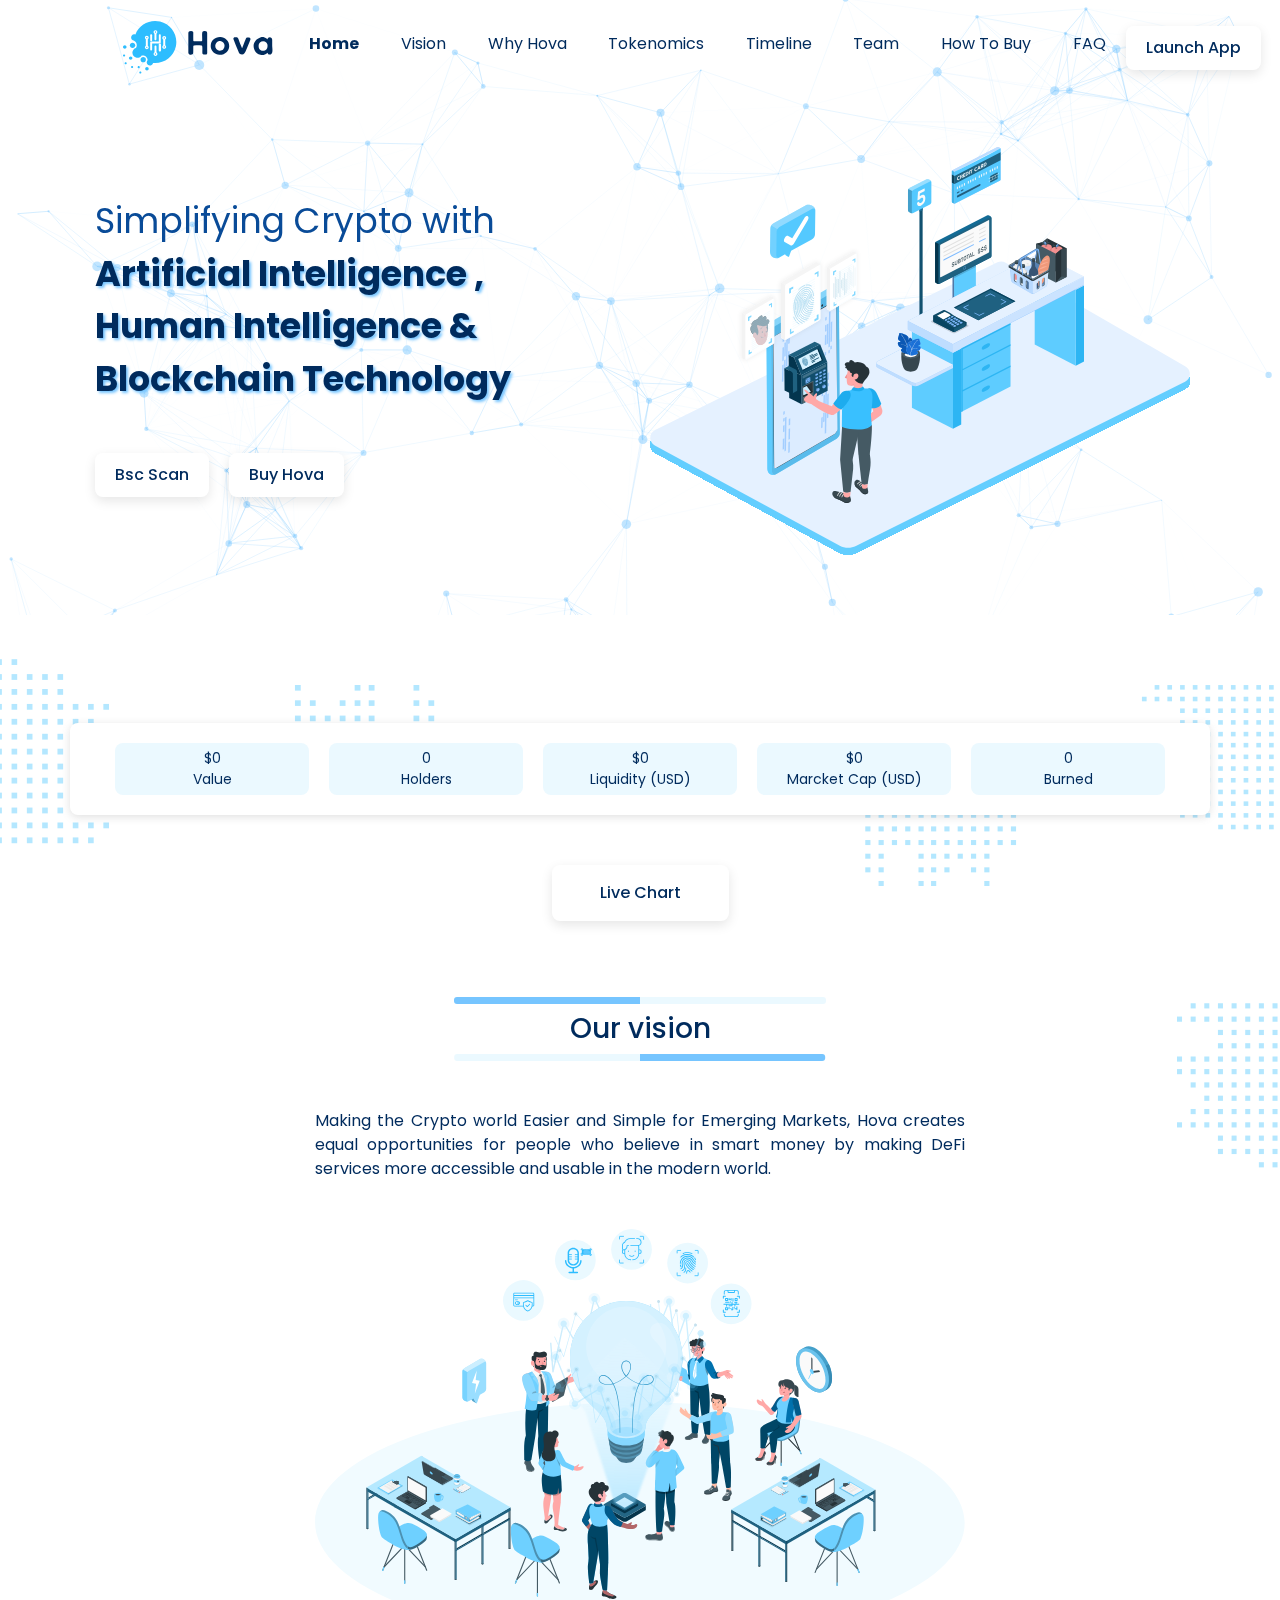
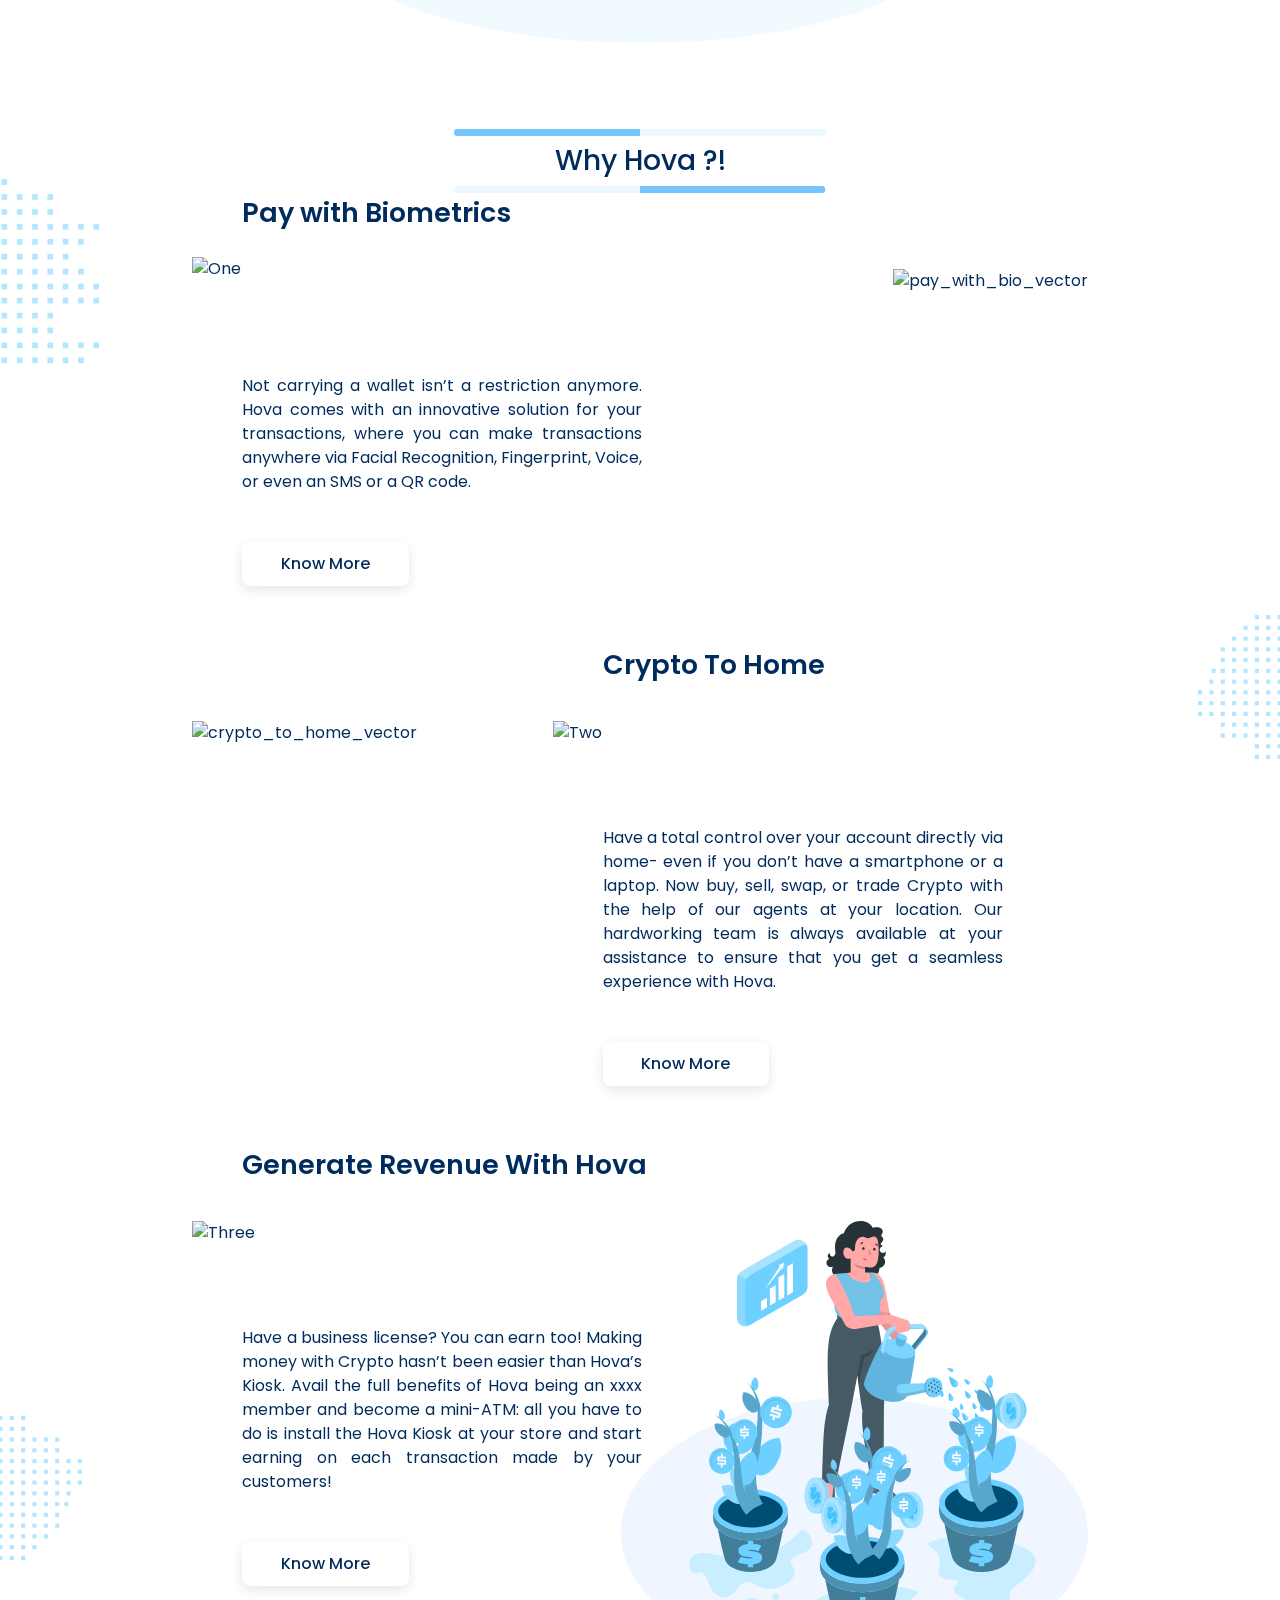
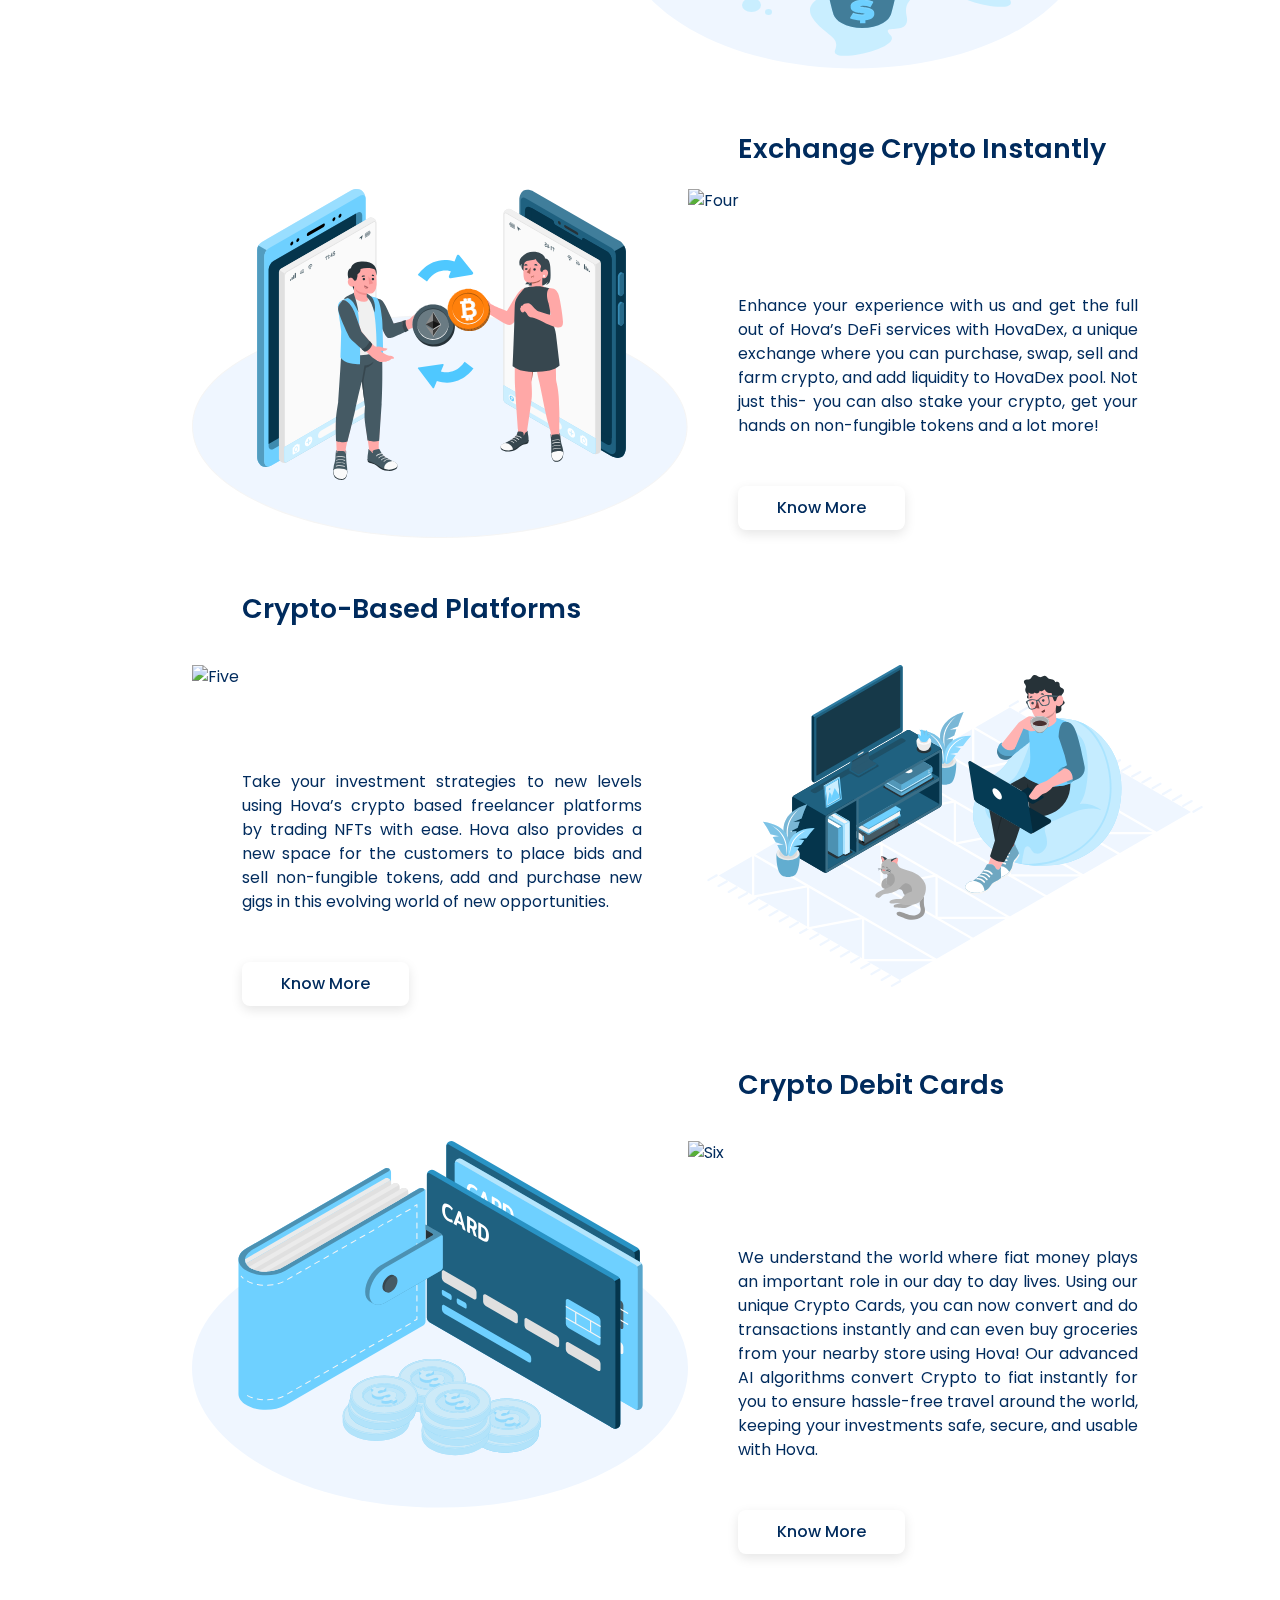
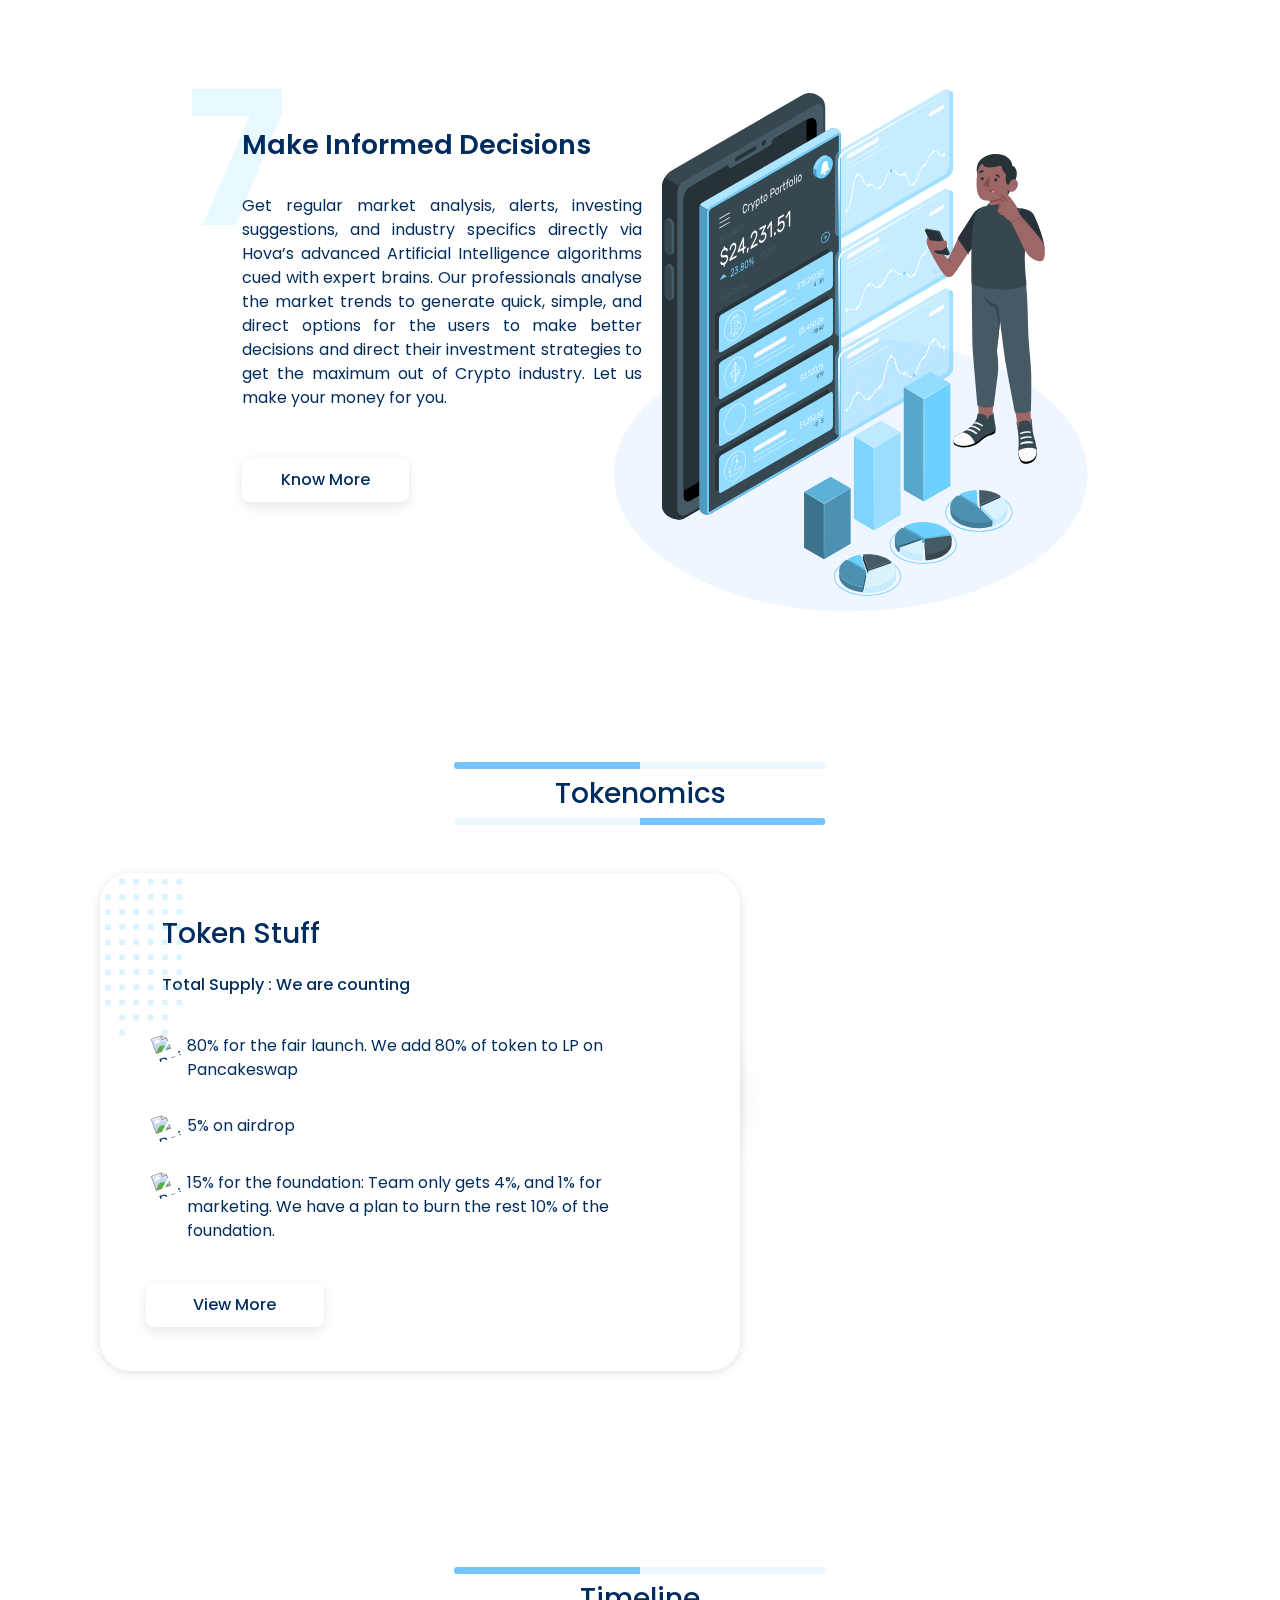
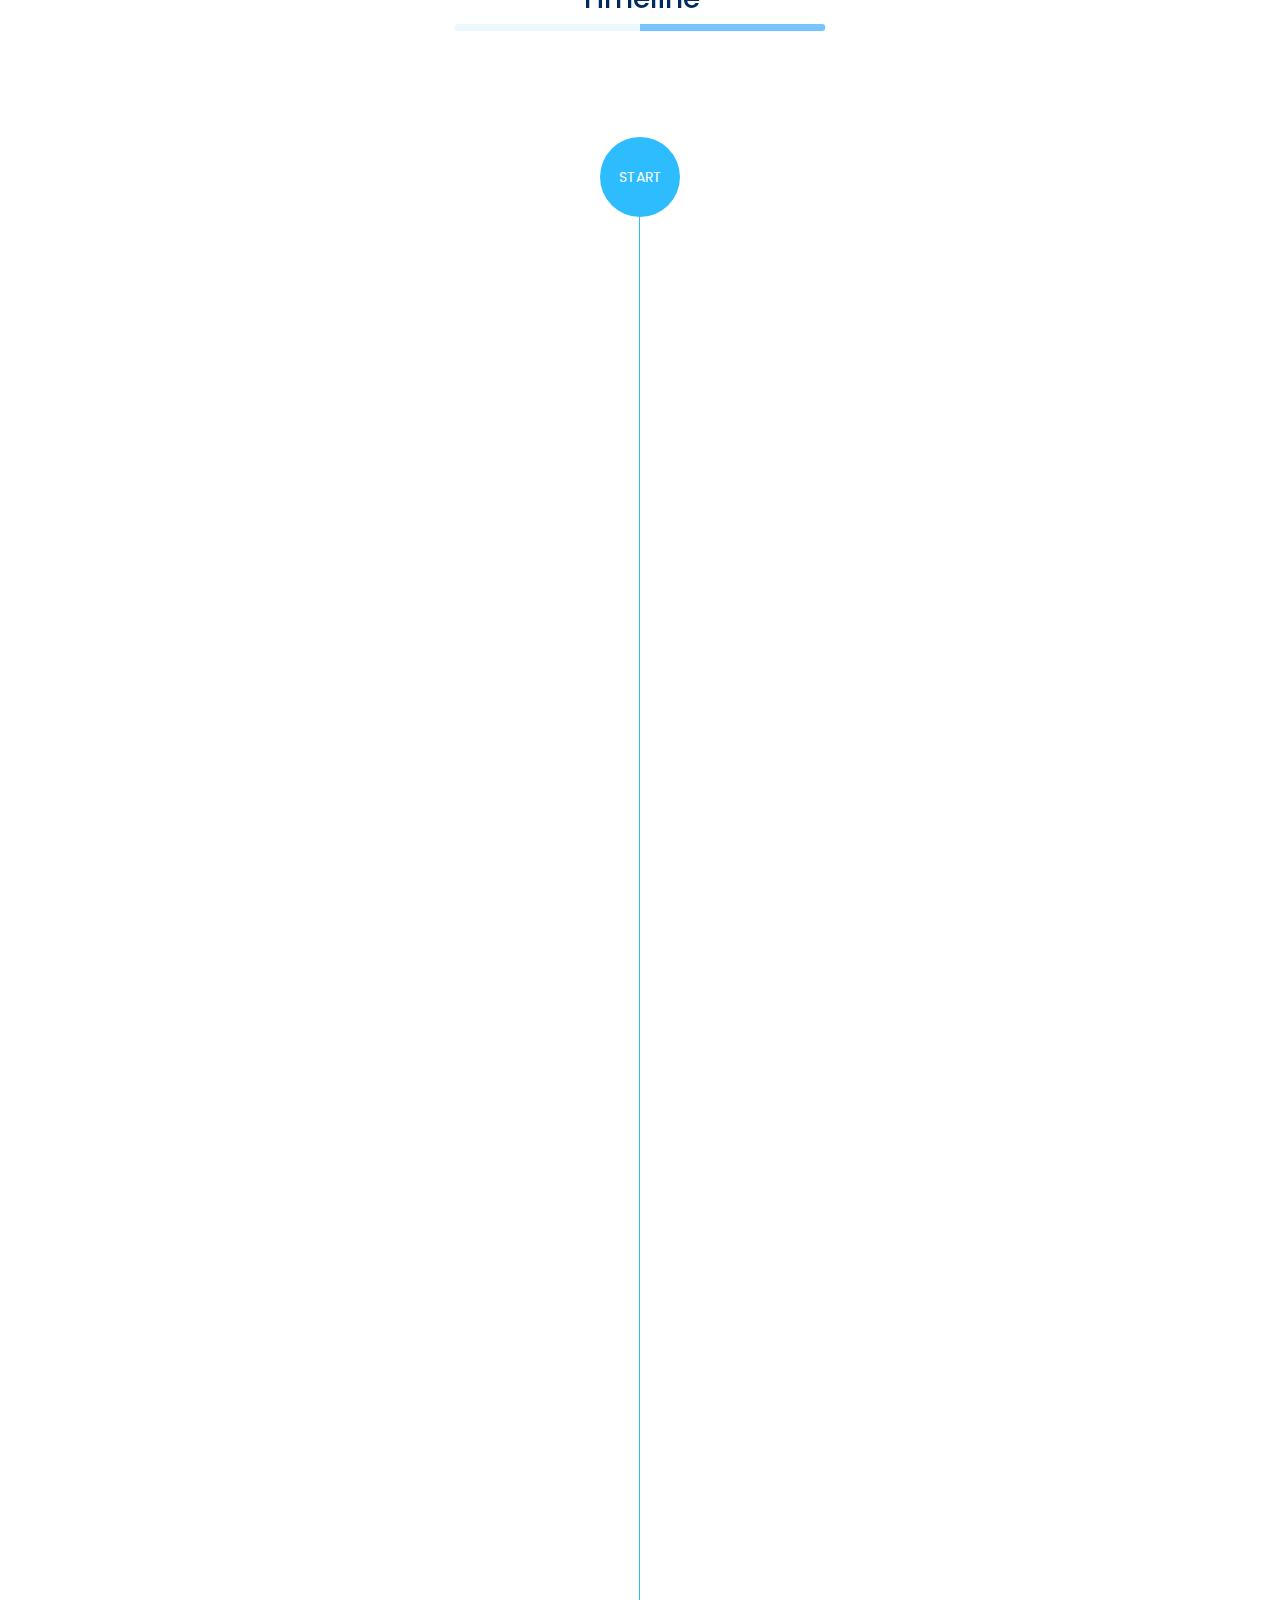
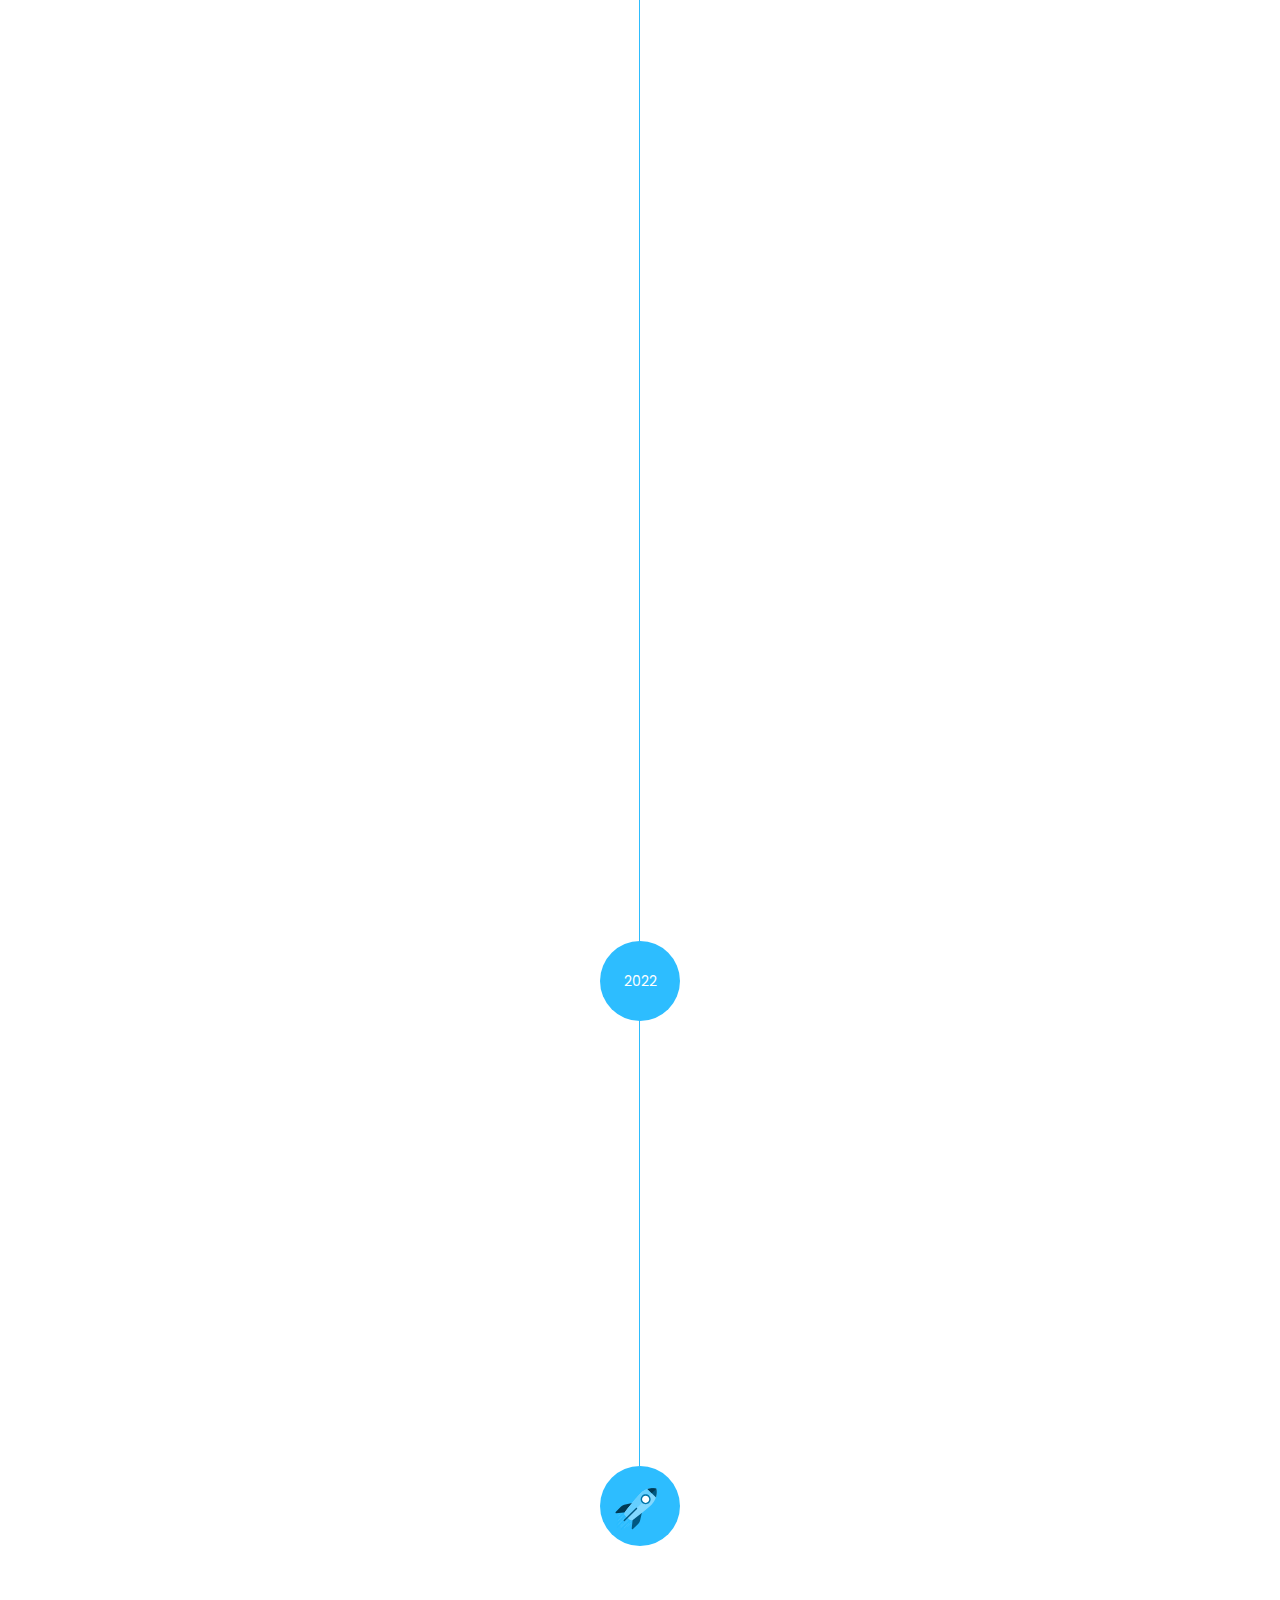
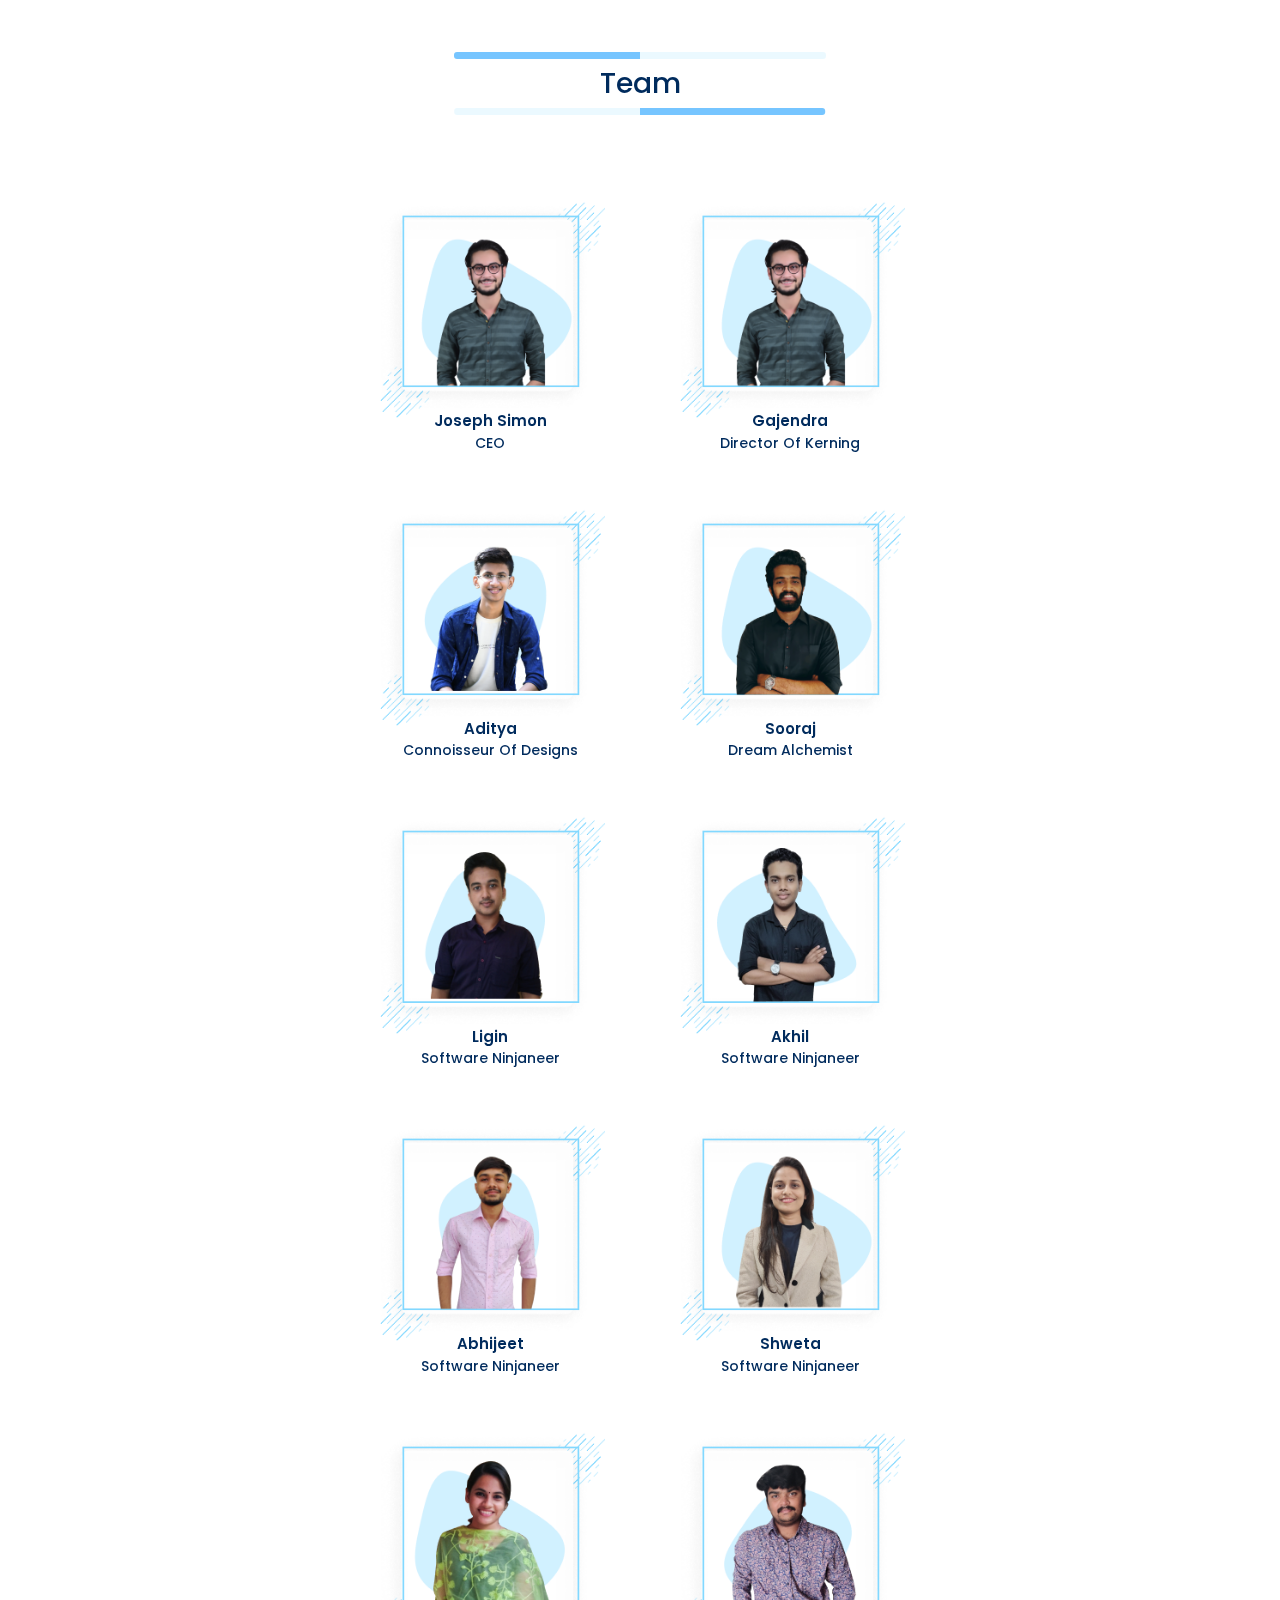
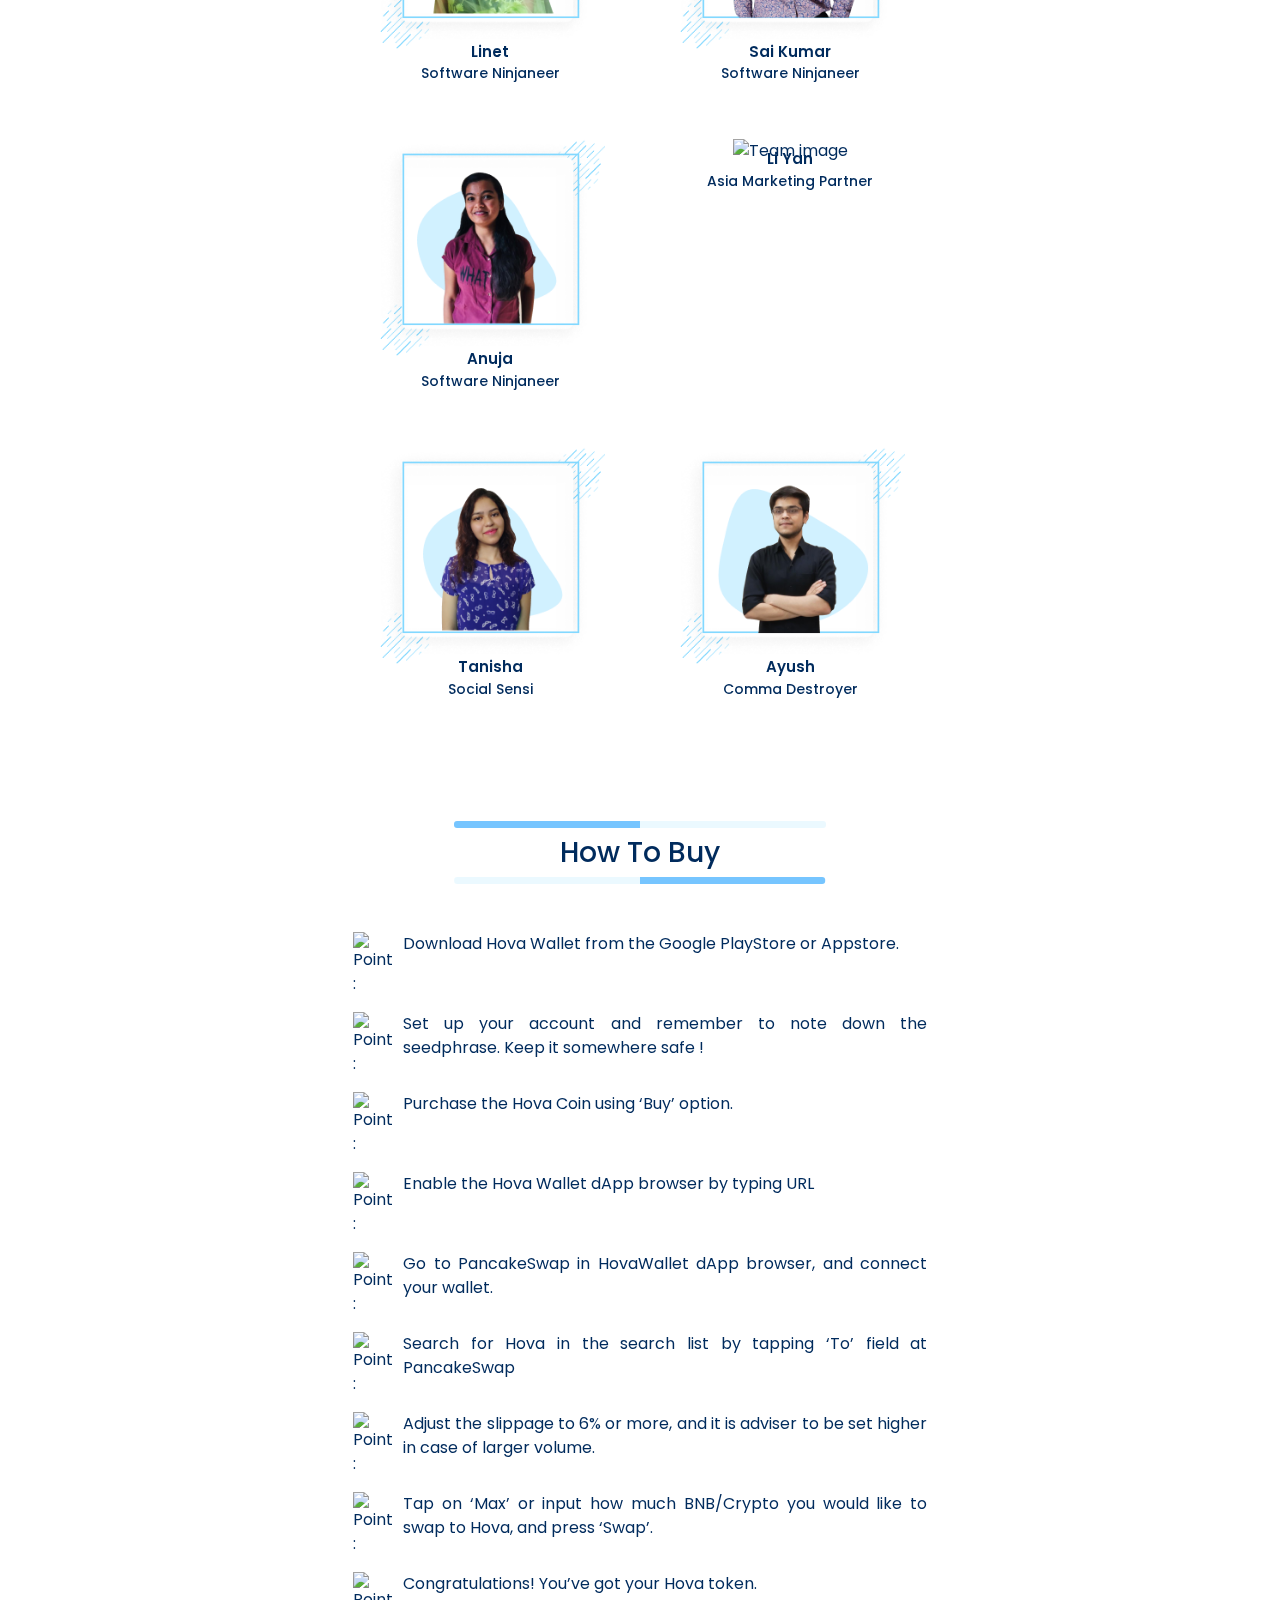
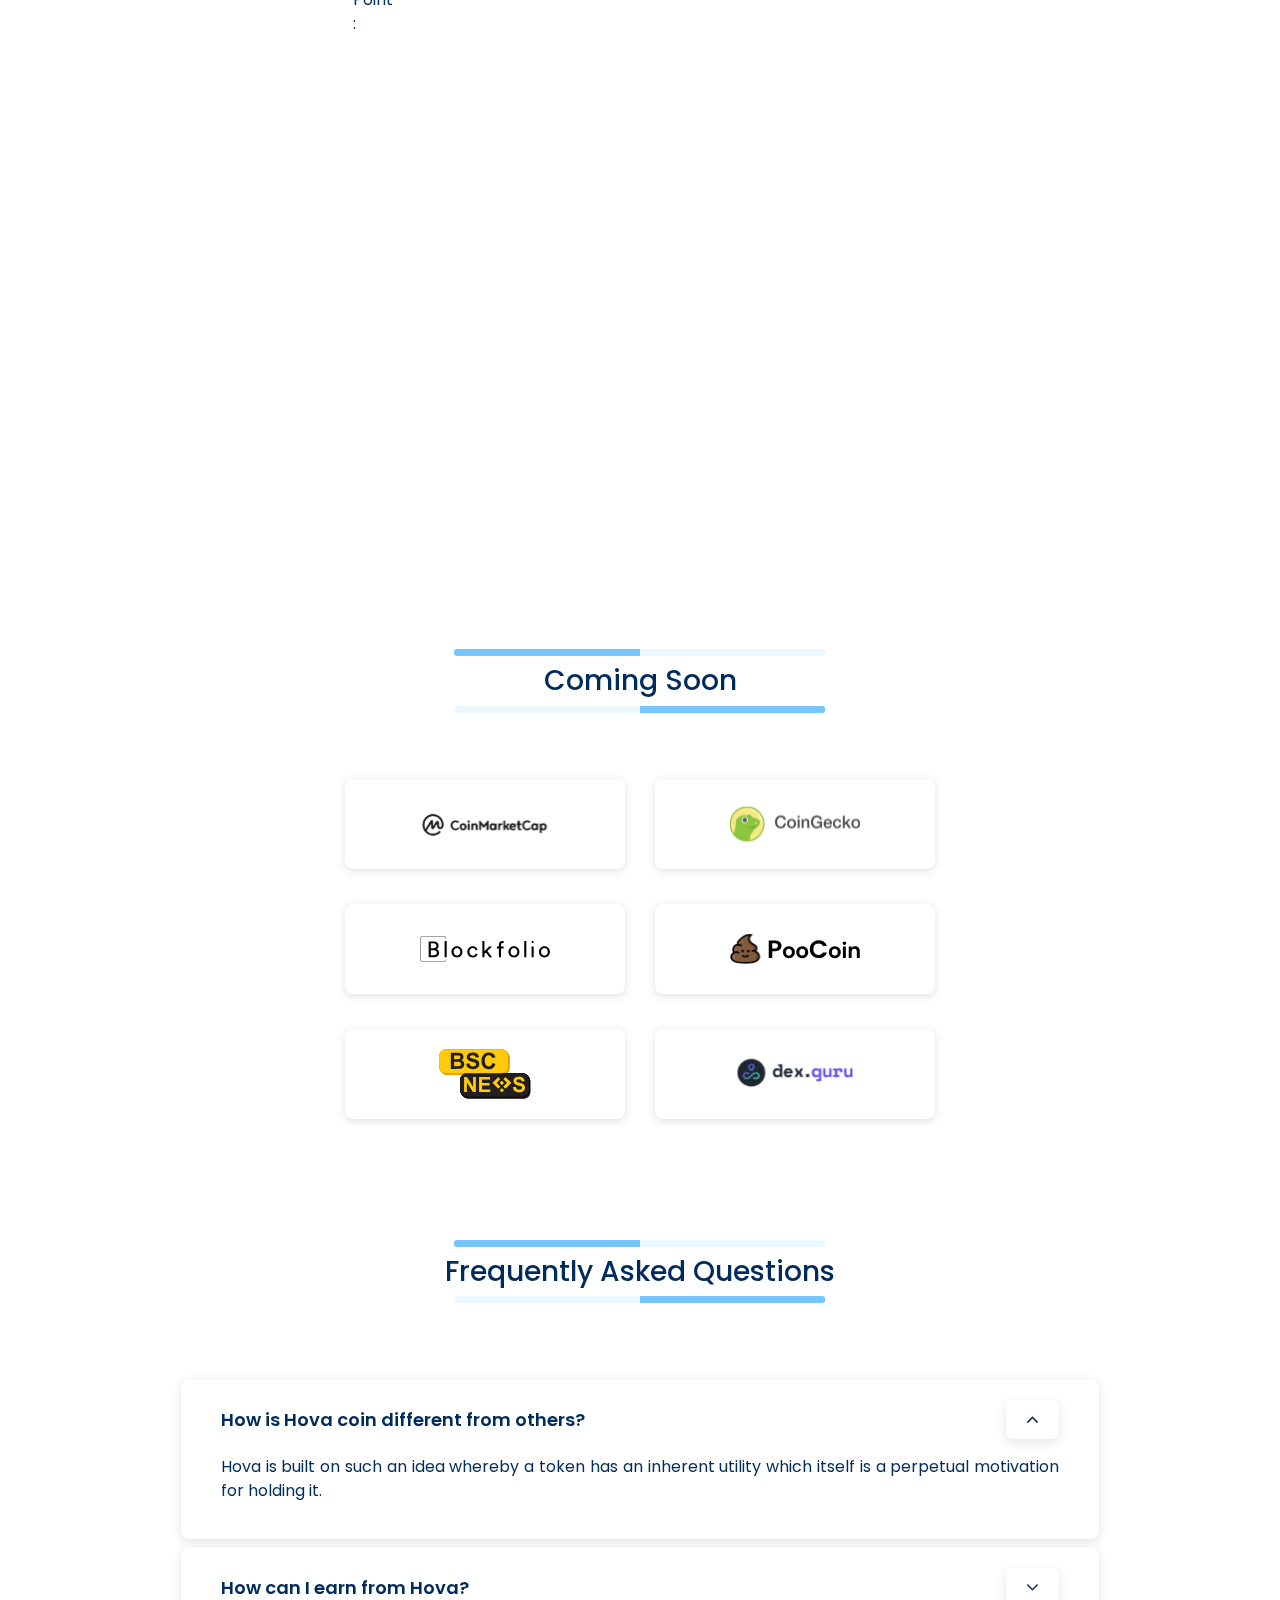
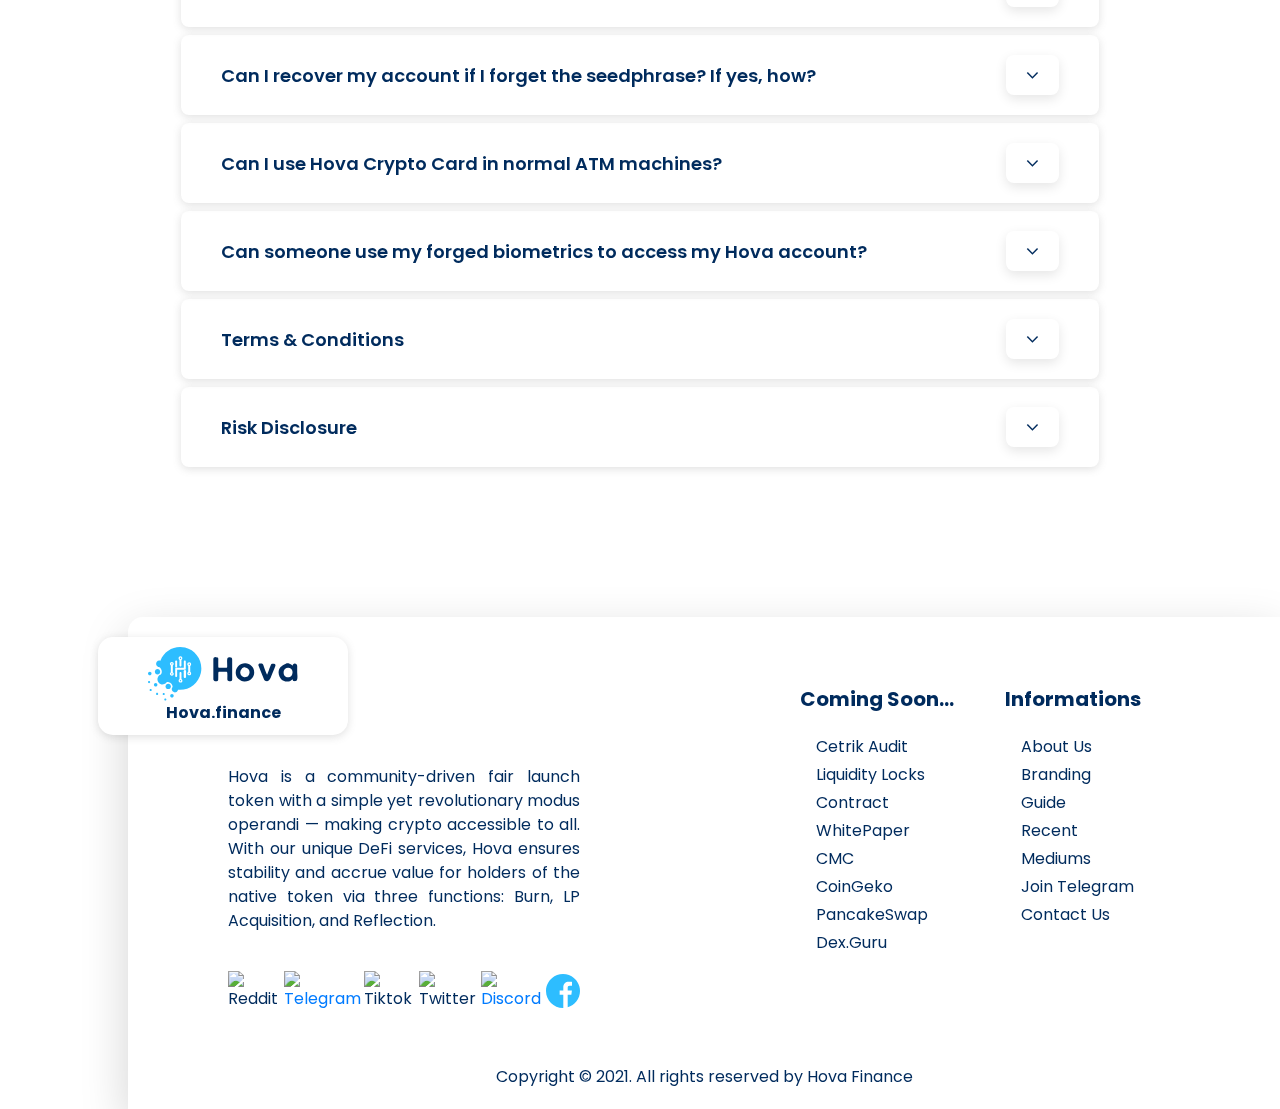
==== commit bdecc94a: "How to buy link,other pages,footer linl" ====
--- a/index.html
+++ b/index.html
@@ -70,7 +70,7 @@
                         <a class="nav-link" id="Team" onclick="menuClick(this.id)" href="#TeamSection">Team</a>
                     </li>
                     <li class="nav-item" data-toggle="collapse" data-target="#navbarText" aria-controls="navbarText" aria-expanded="false" aria-label="Toggle navigation">
-                        <a class="nav-link" id="HowToBuy" onclick="menuClick(this.id)" href="#HowToBuy">How To Buy</a>
+                        <a class="nav-link" id="HowTo" onclick="menuClick(this.id)" href="#HowToBuy">How To Buy</a>
                     </li>
                     <li class="nav-item" data-toggle="collapse" data-target="#navbarText" aria-controls="navbarText" aria-expanded="false" aria-label="Toggle navigation">
                         <a class="nav-link" id="FAQ" onclick="menuClick(this.id)" href="#FAQSection">FAQ</a>
@@ -627,7 +627,7 @@
                                     </div>
                                 </div>
                             </div>
-                            <div class="timeline-start ">
+                            <div class="timeline-start">
                                 <p style="display: inline-block;"><img class="mt-n3" src="./assets/images/timeliene-launch.svg" alt="launch" width="50"></p>
                             </div>
                             <!-- <div class="timeline-launch " data-aos="fade-up ">
@@ -1004,7 +1004,7 @@
                 <div class="footer-group-links">
                     <div class="row">
                         <div class="col">
-                            <div class="h5 font-weight-bold mb-4">Important Links</div>
+                            <div class="h5 font-weight-bold mb-4">Coming Soon...</div>
                             <ul class="list-unstyled pl-3">
                                 <li class="mb-1">Cetrik Audit</li>
                                 <li class="mb-1">Liquidity Locks</li>
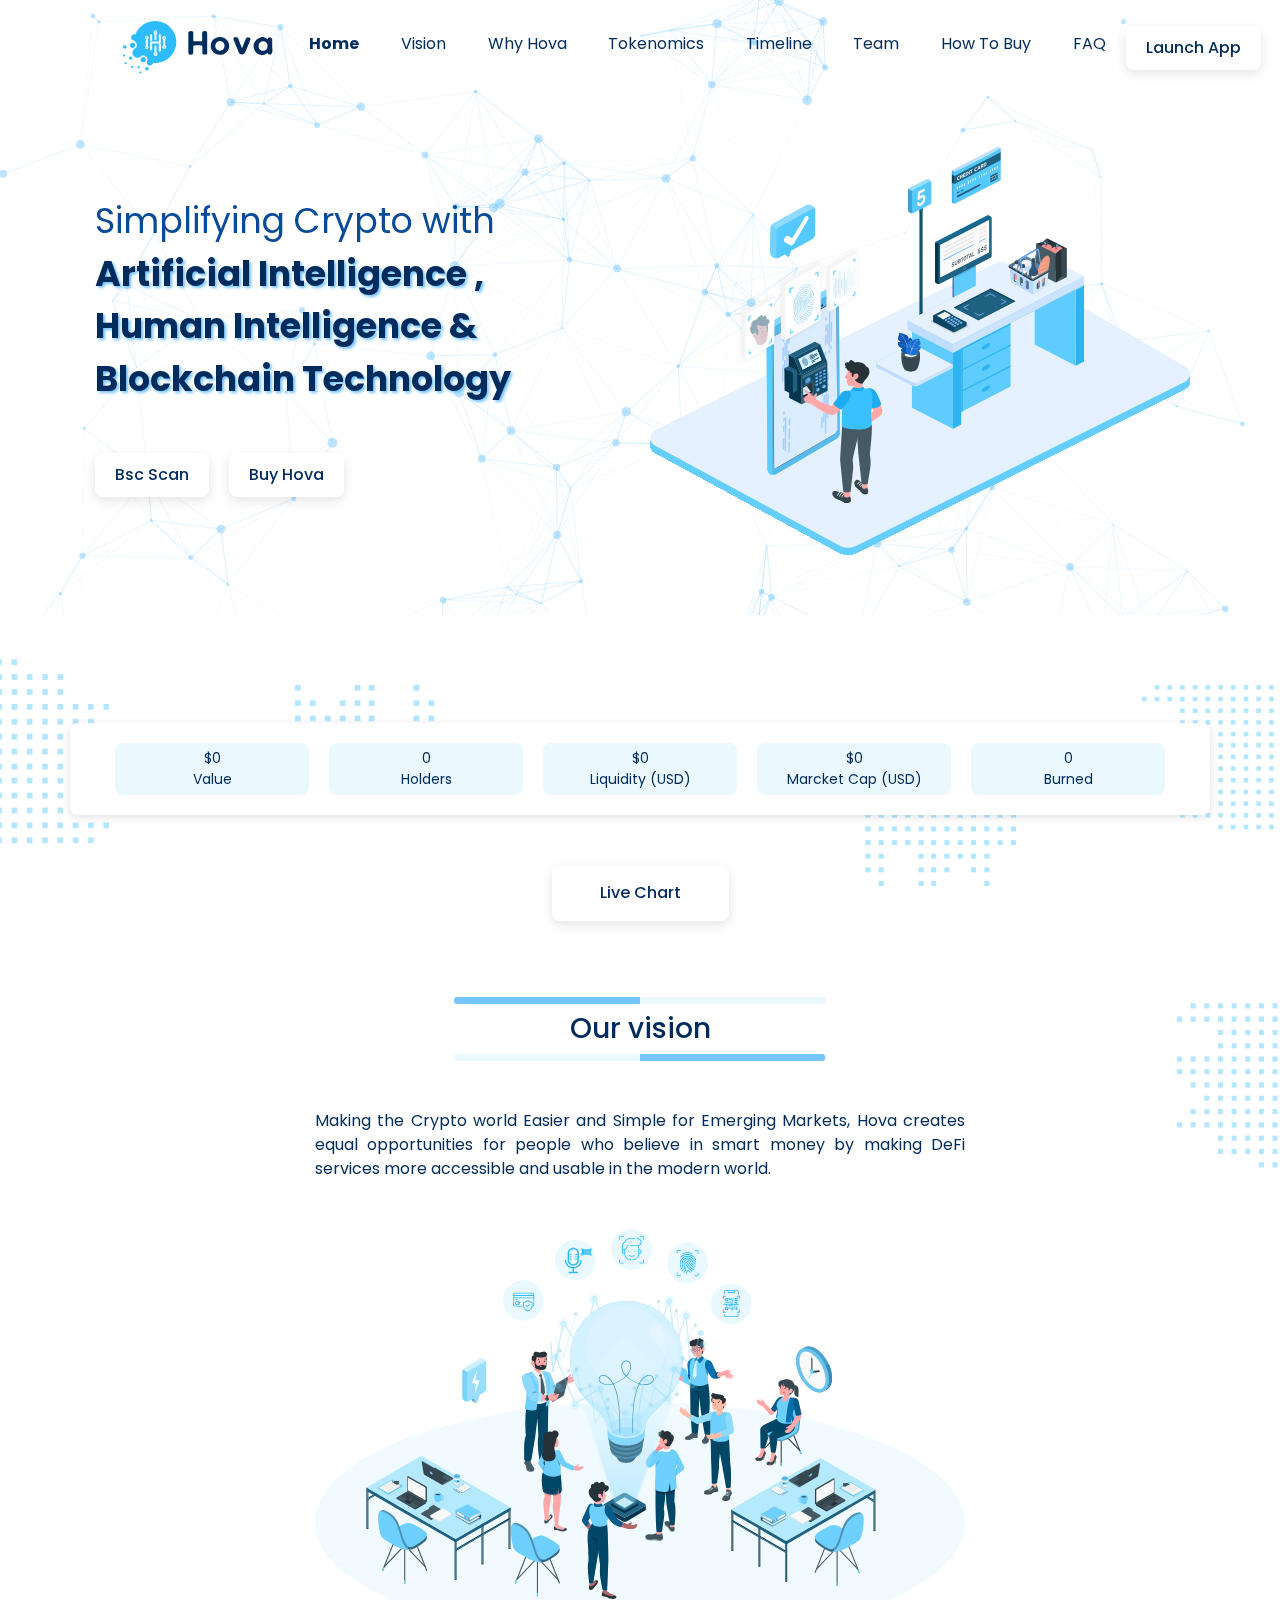
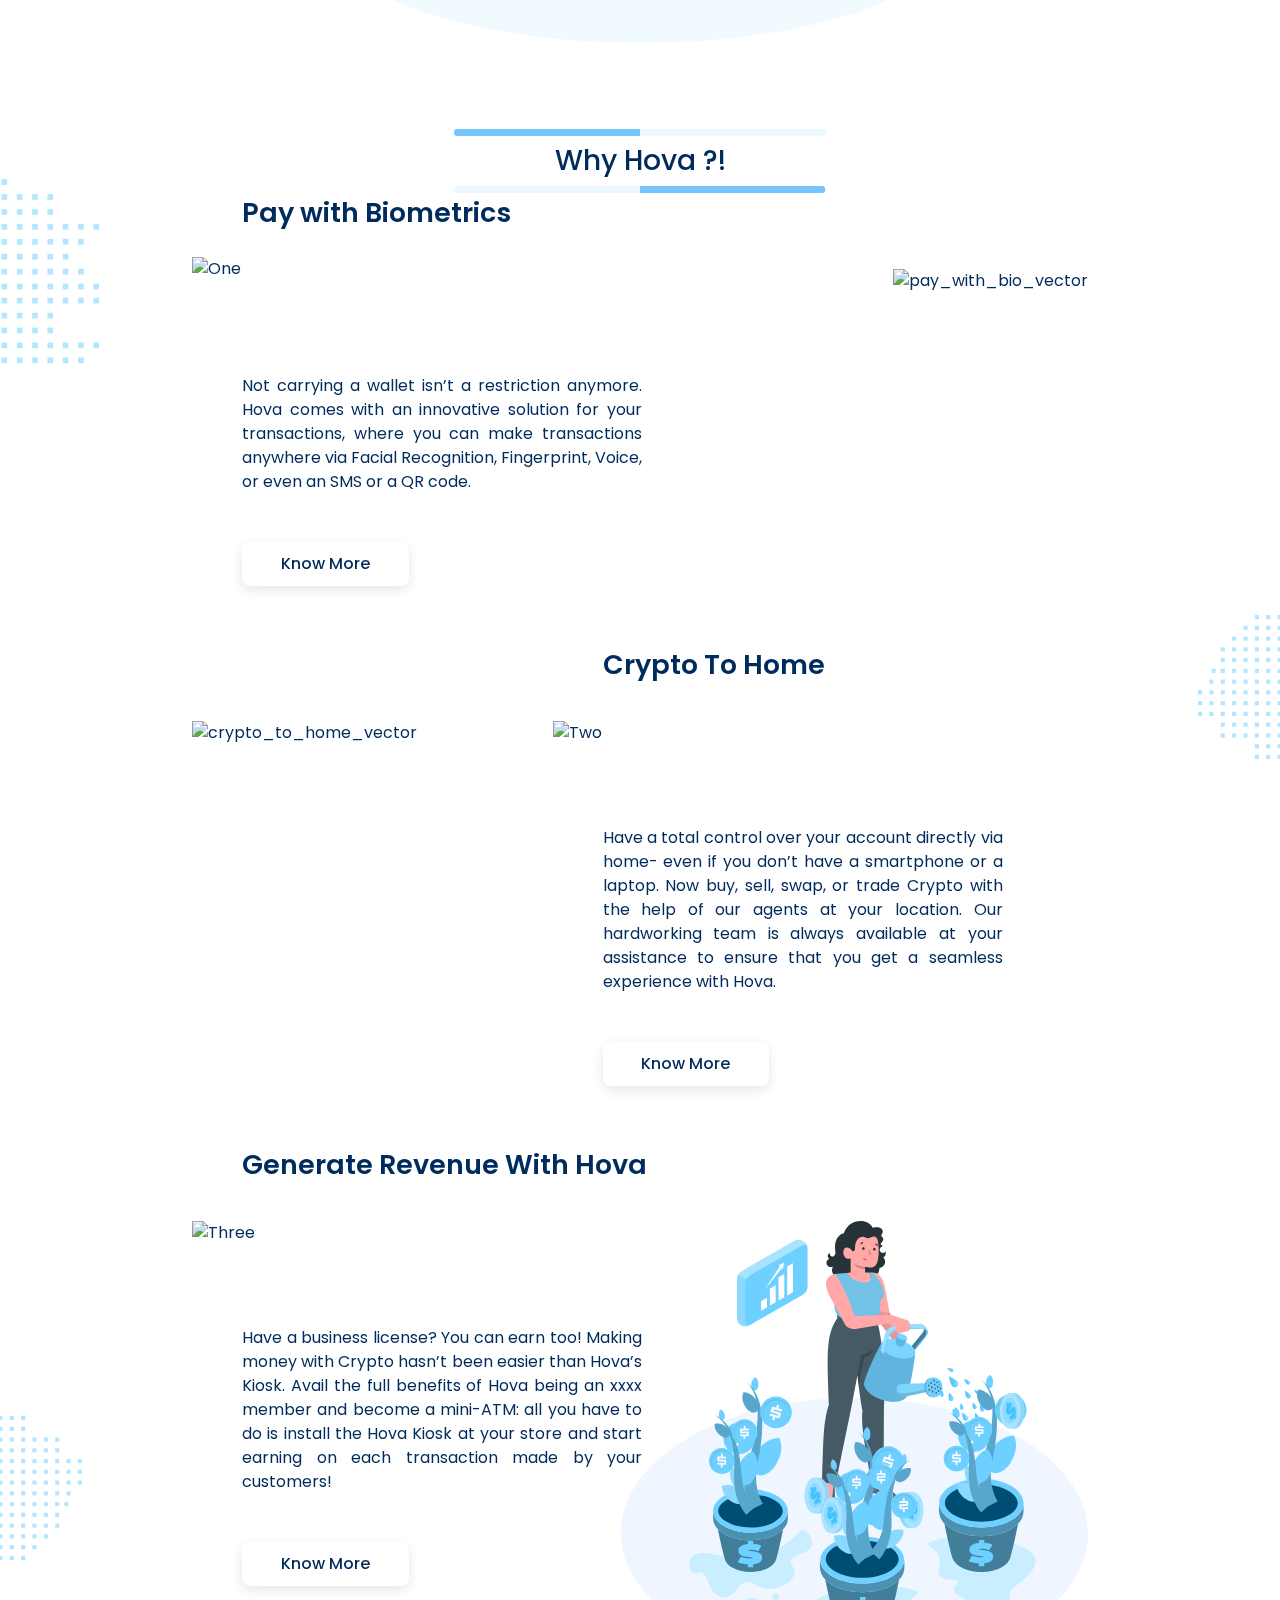
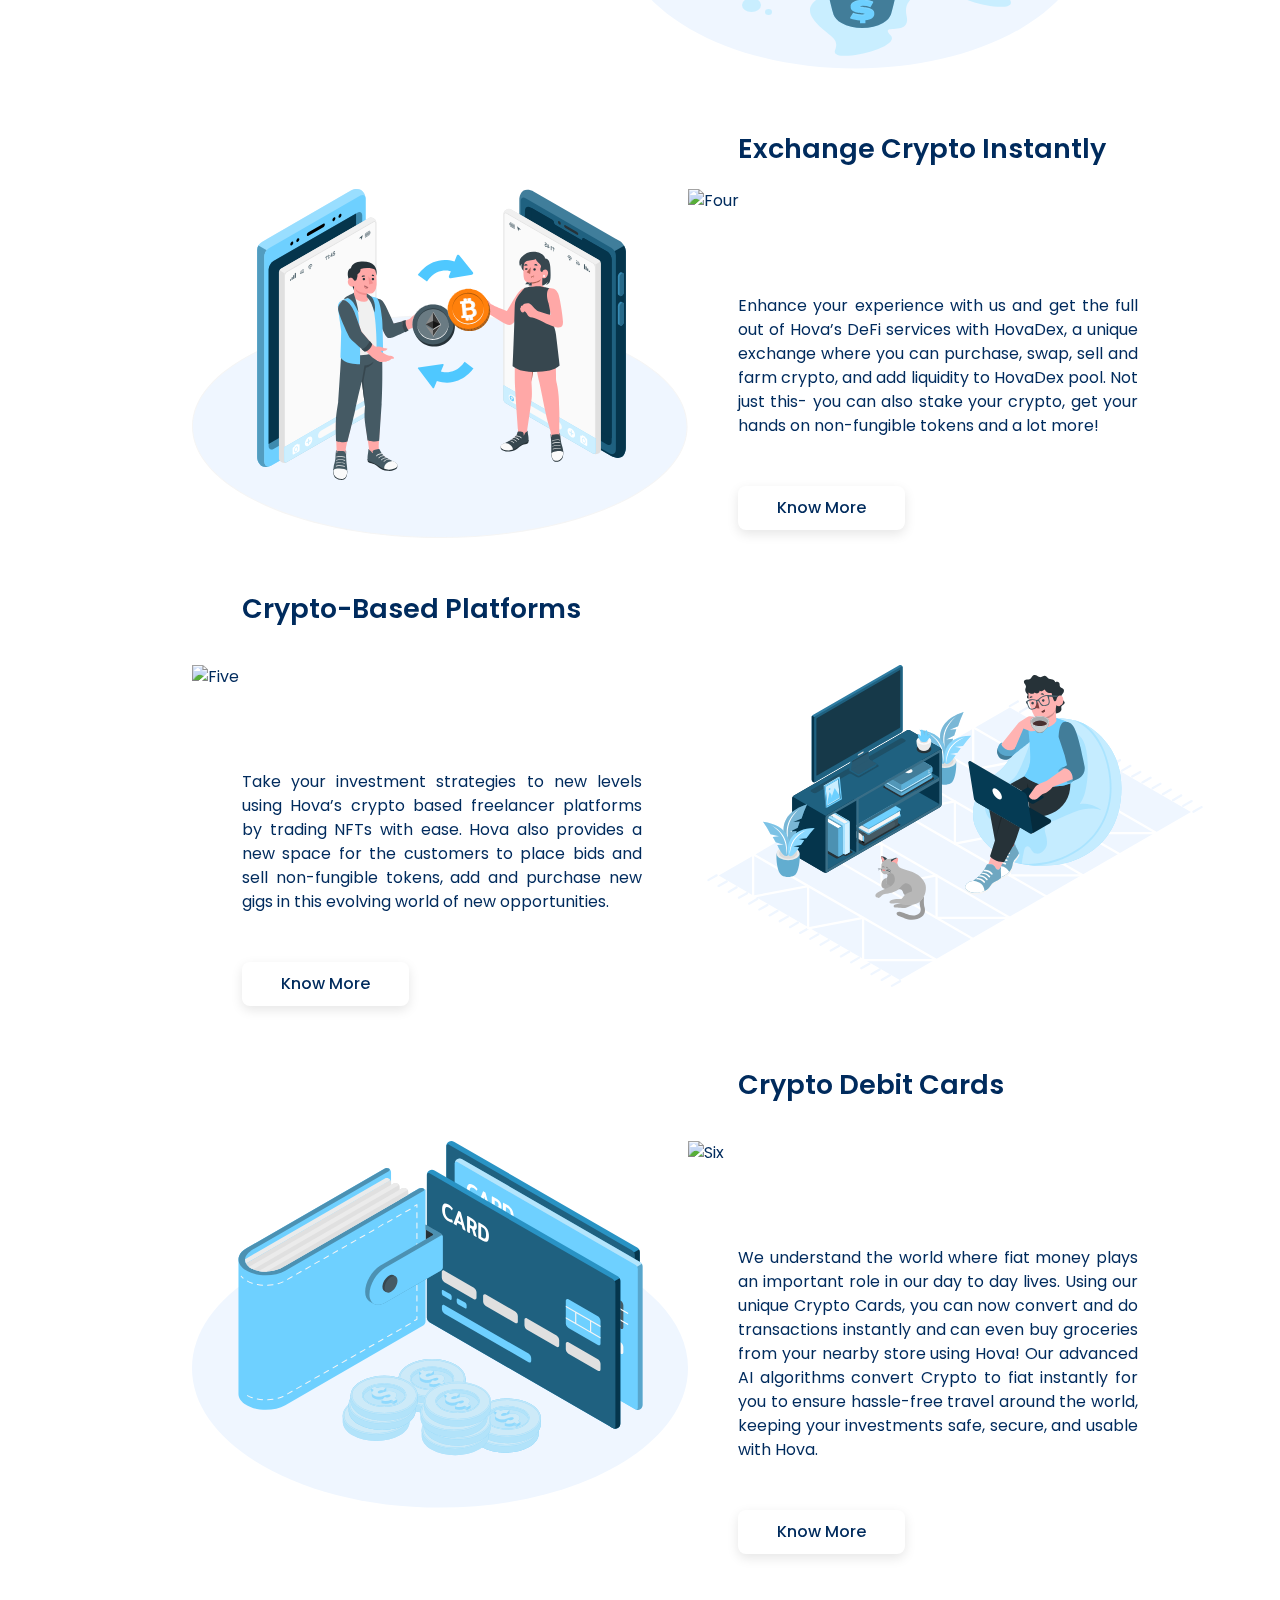
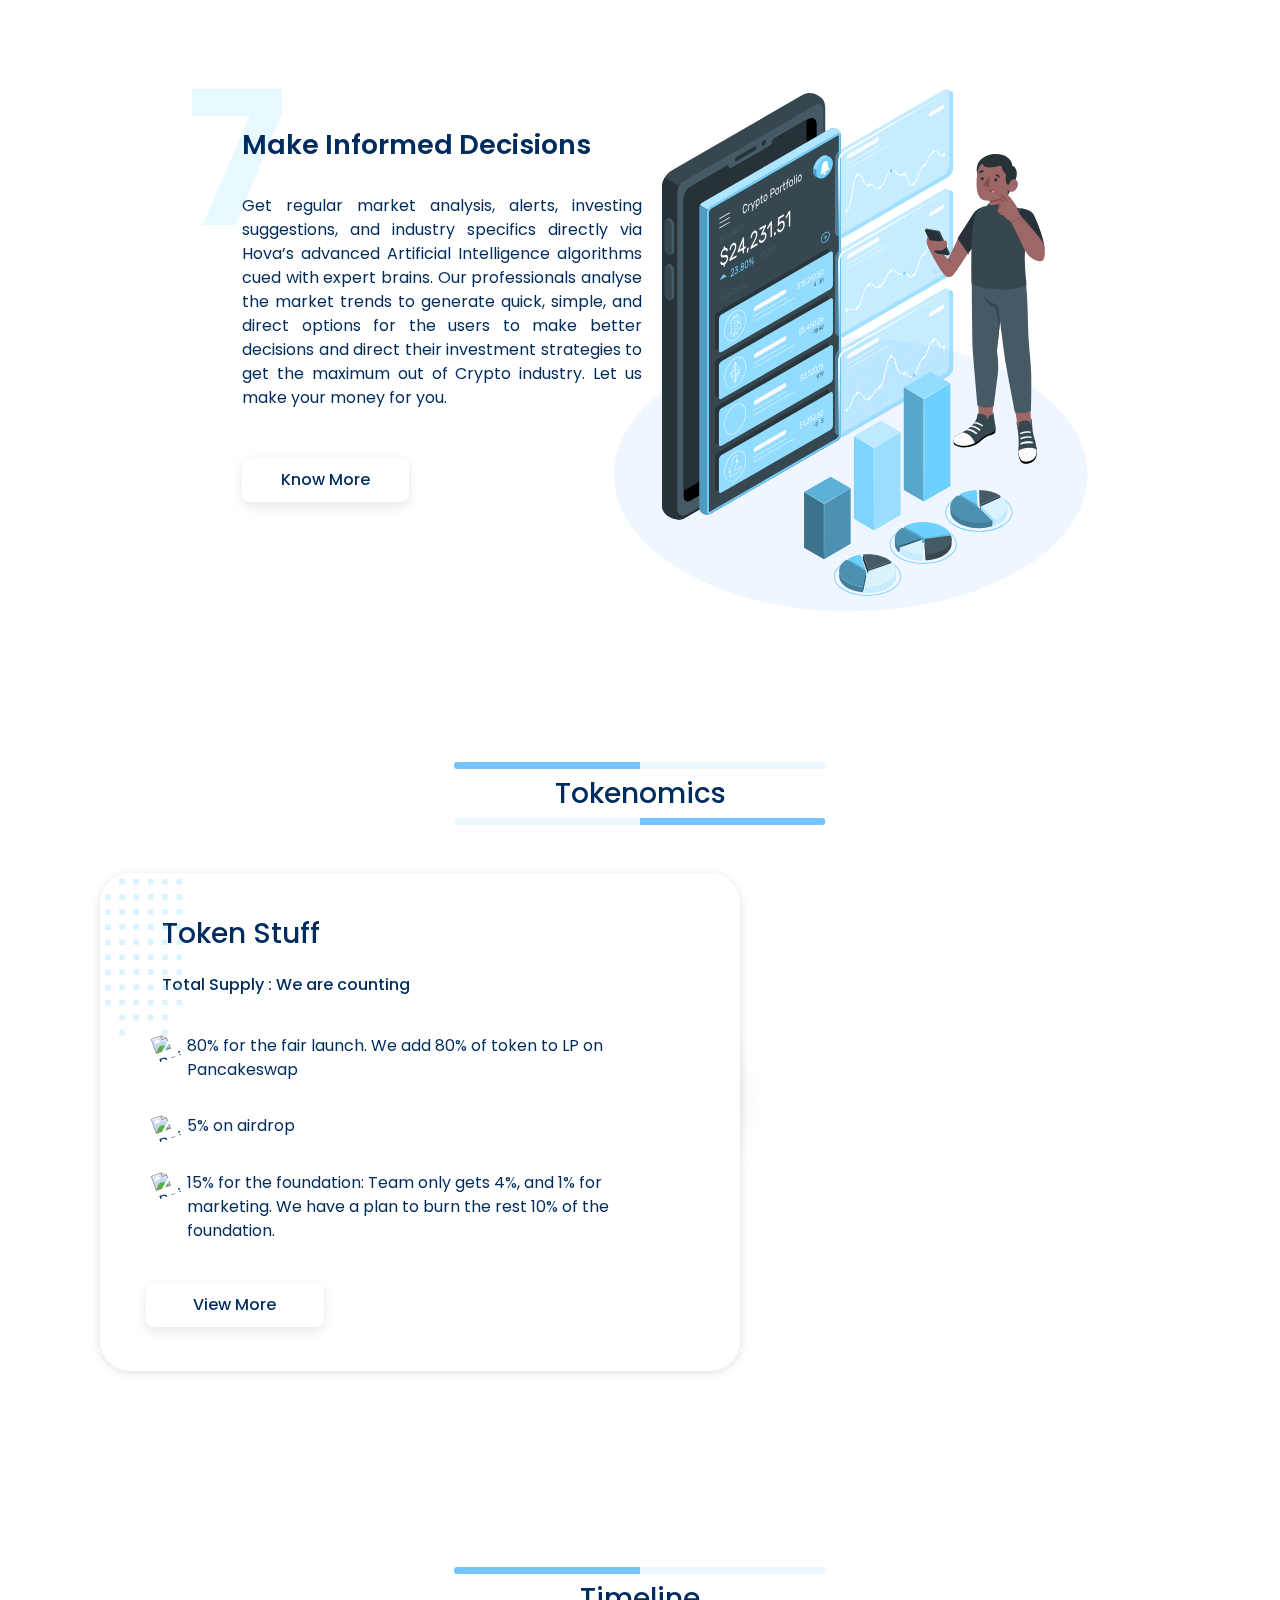
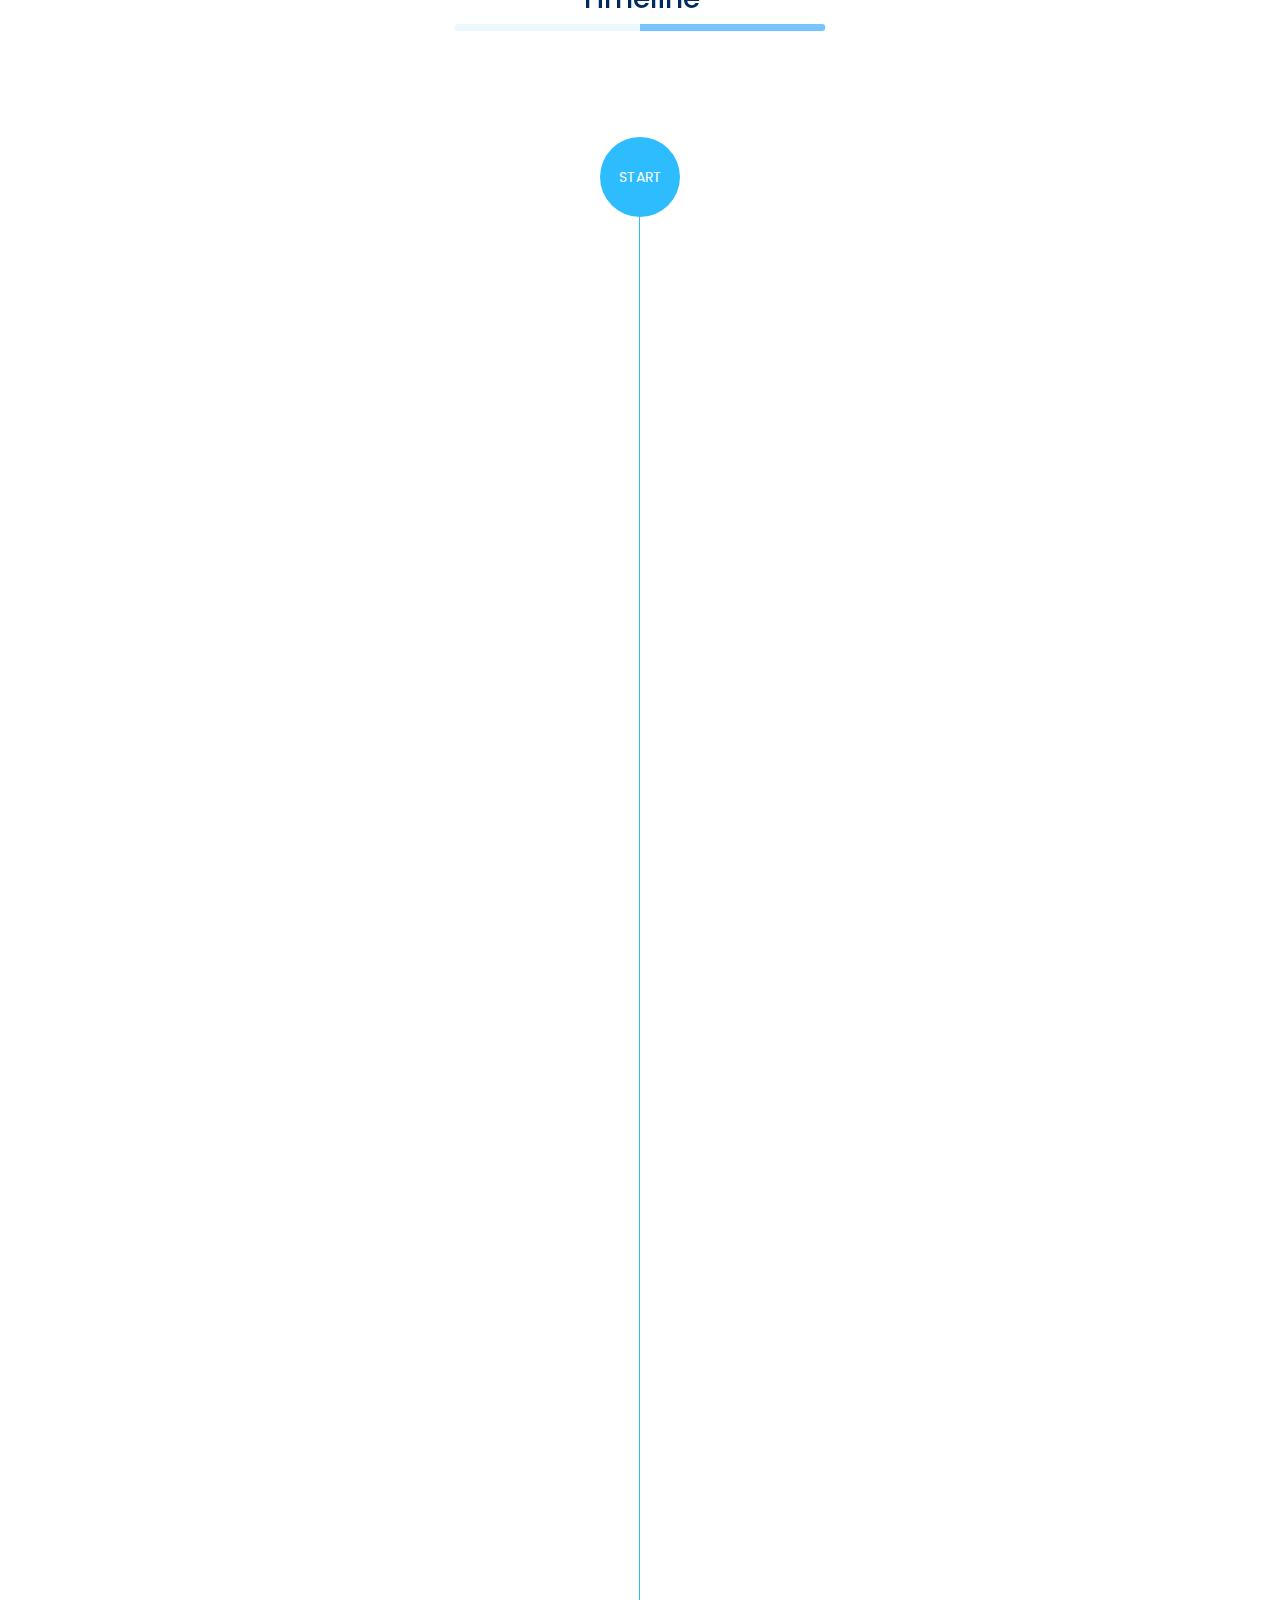
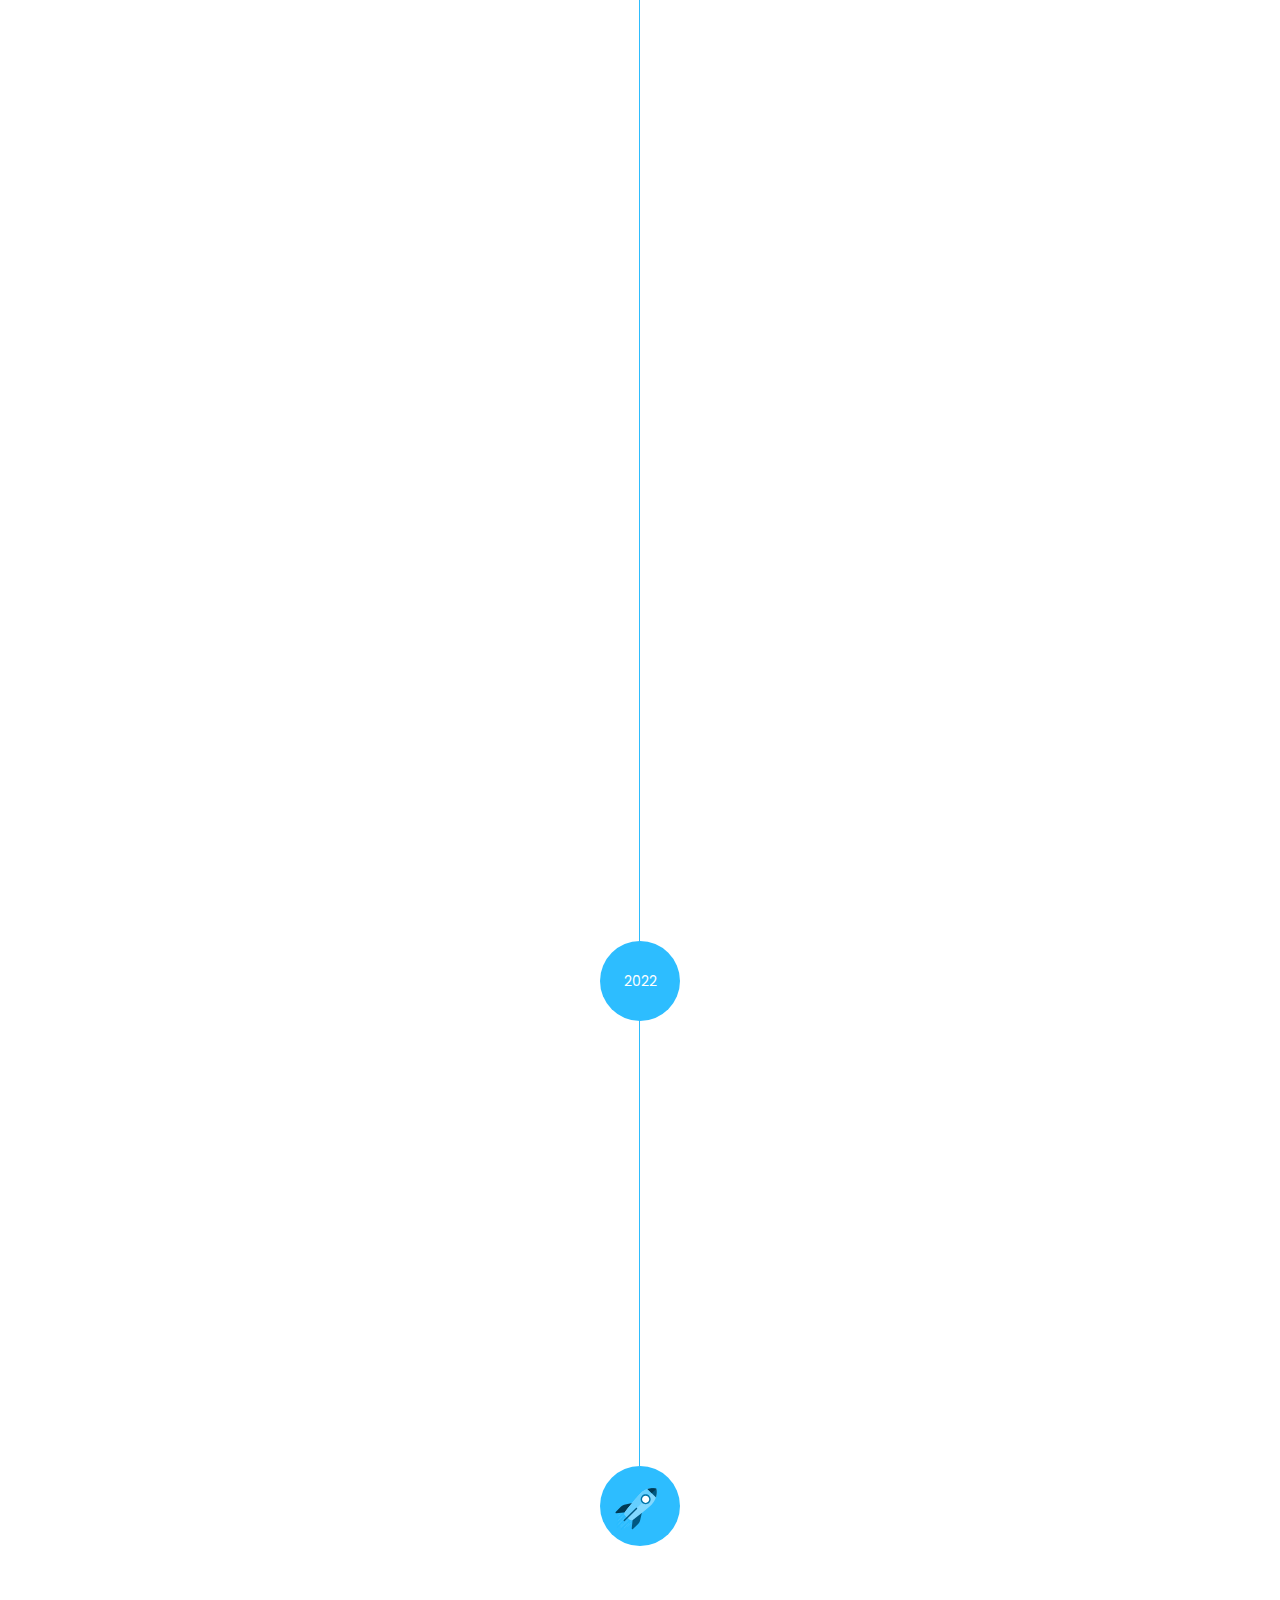
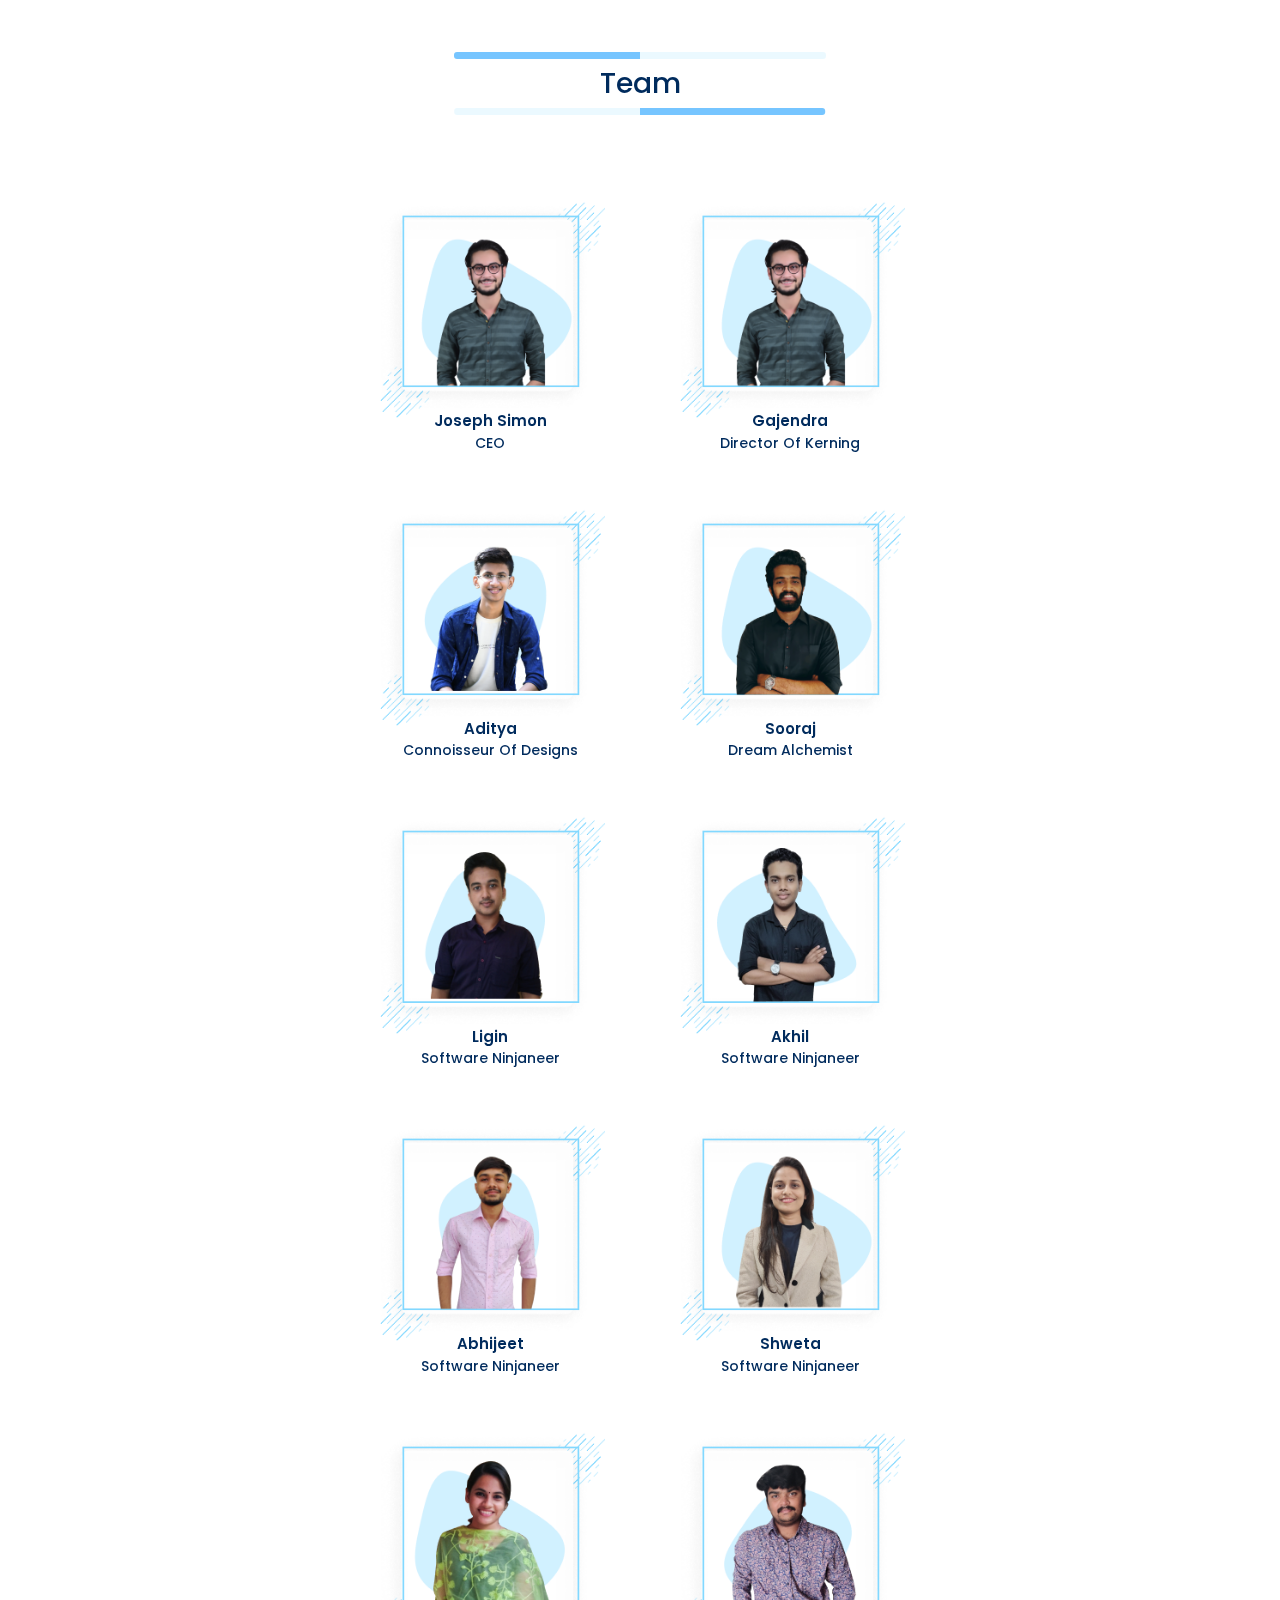
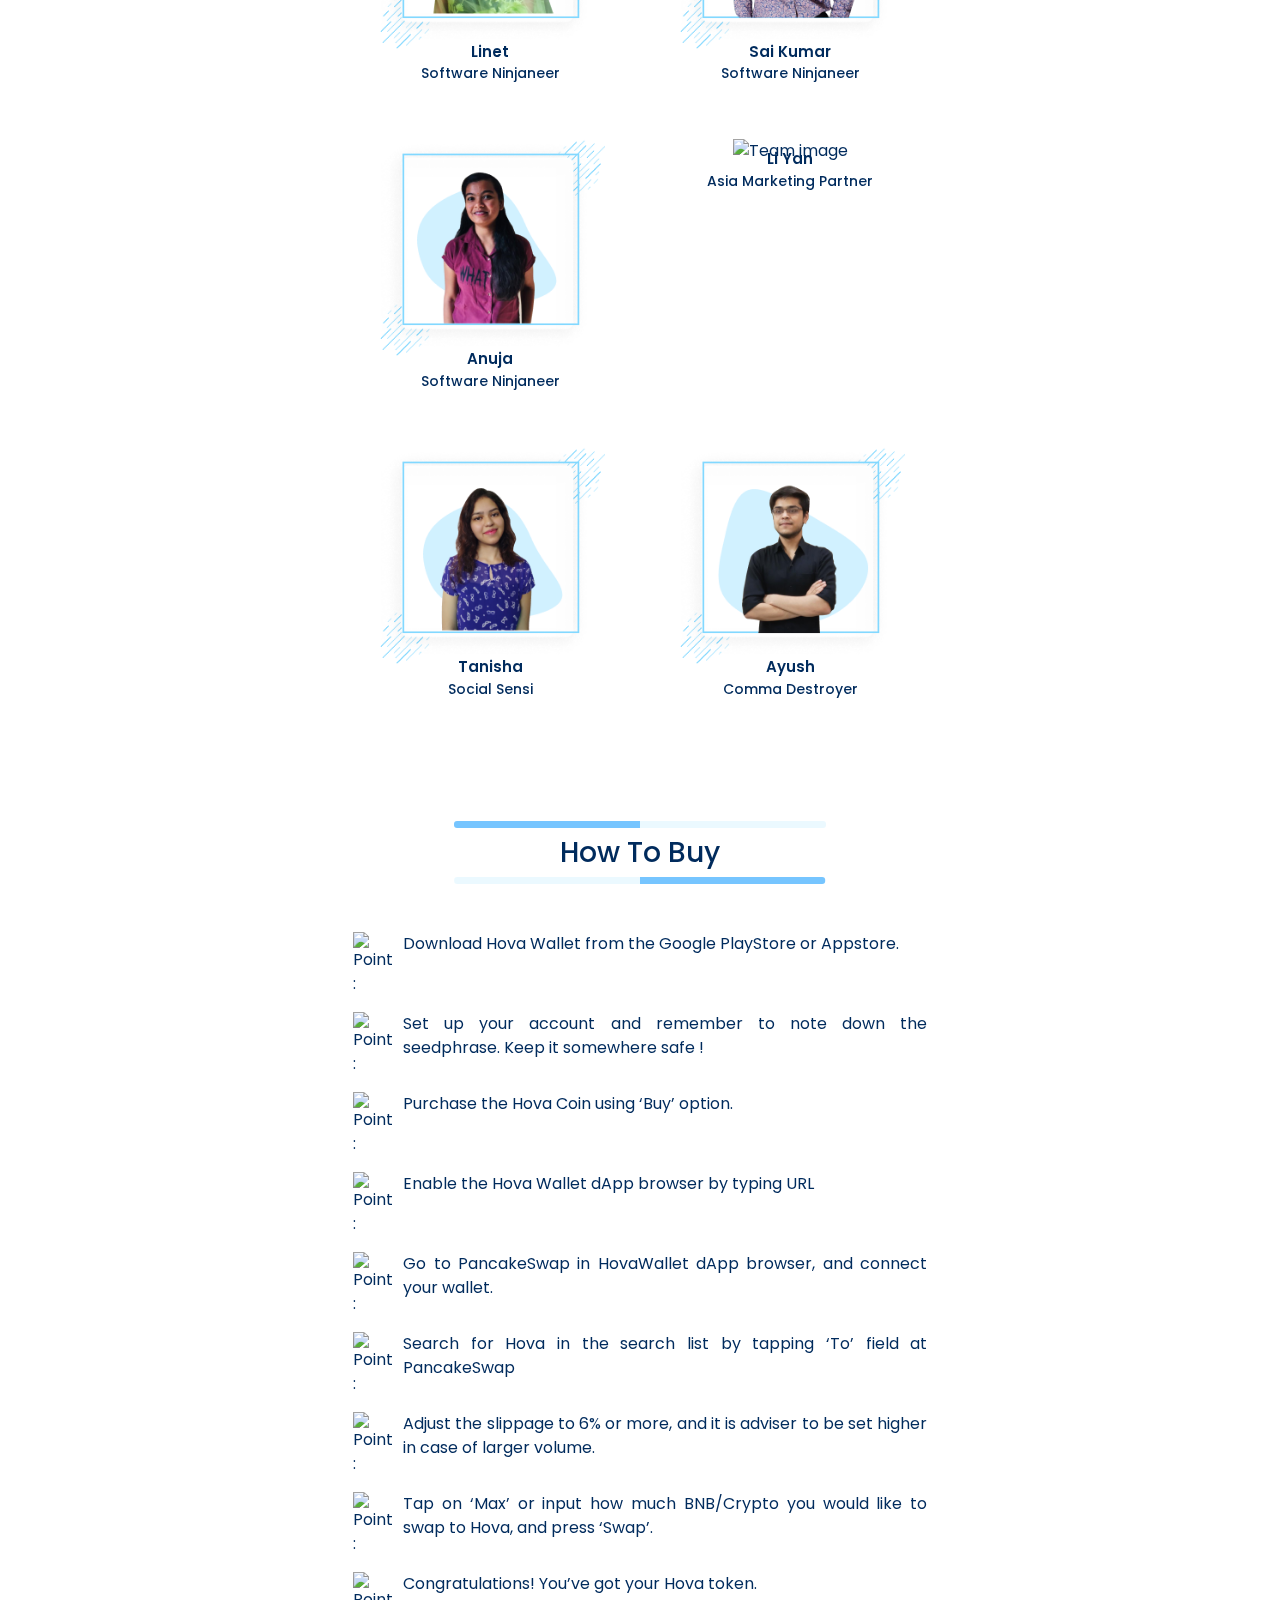
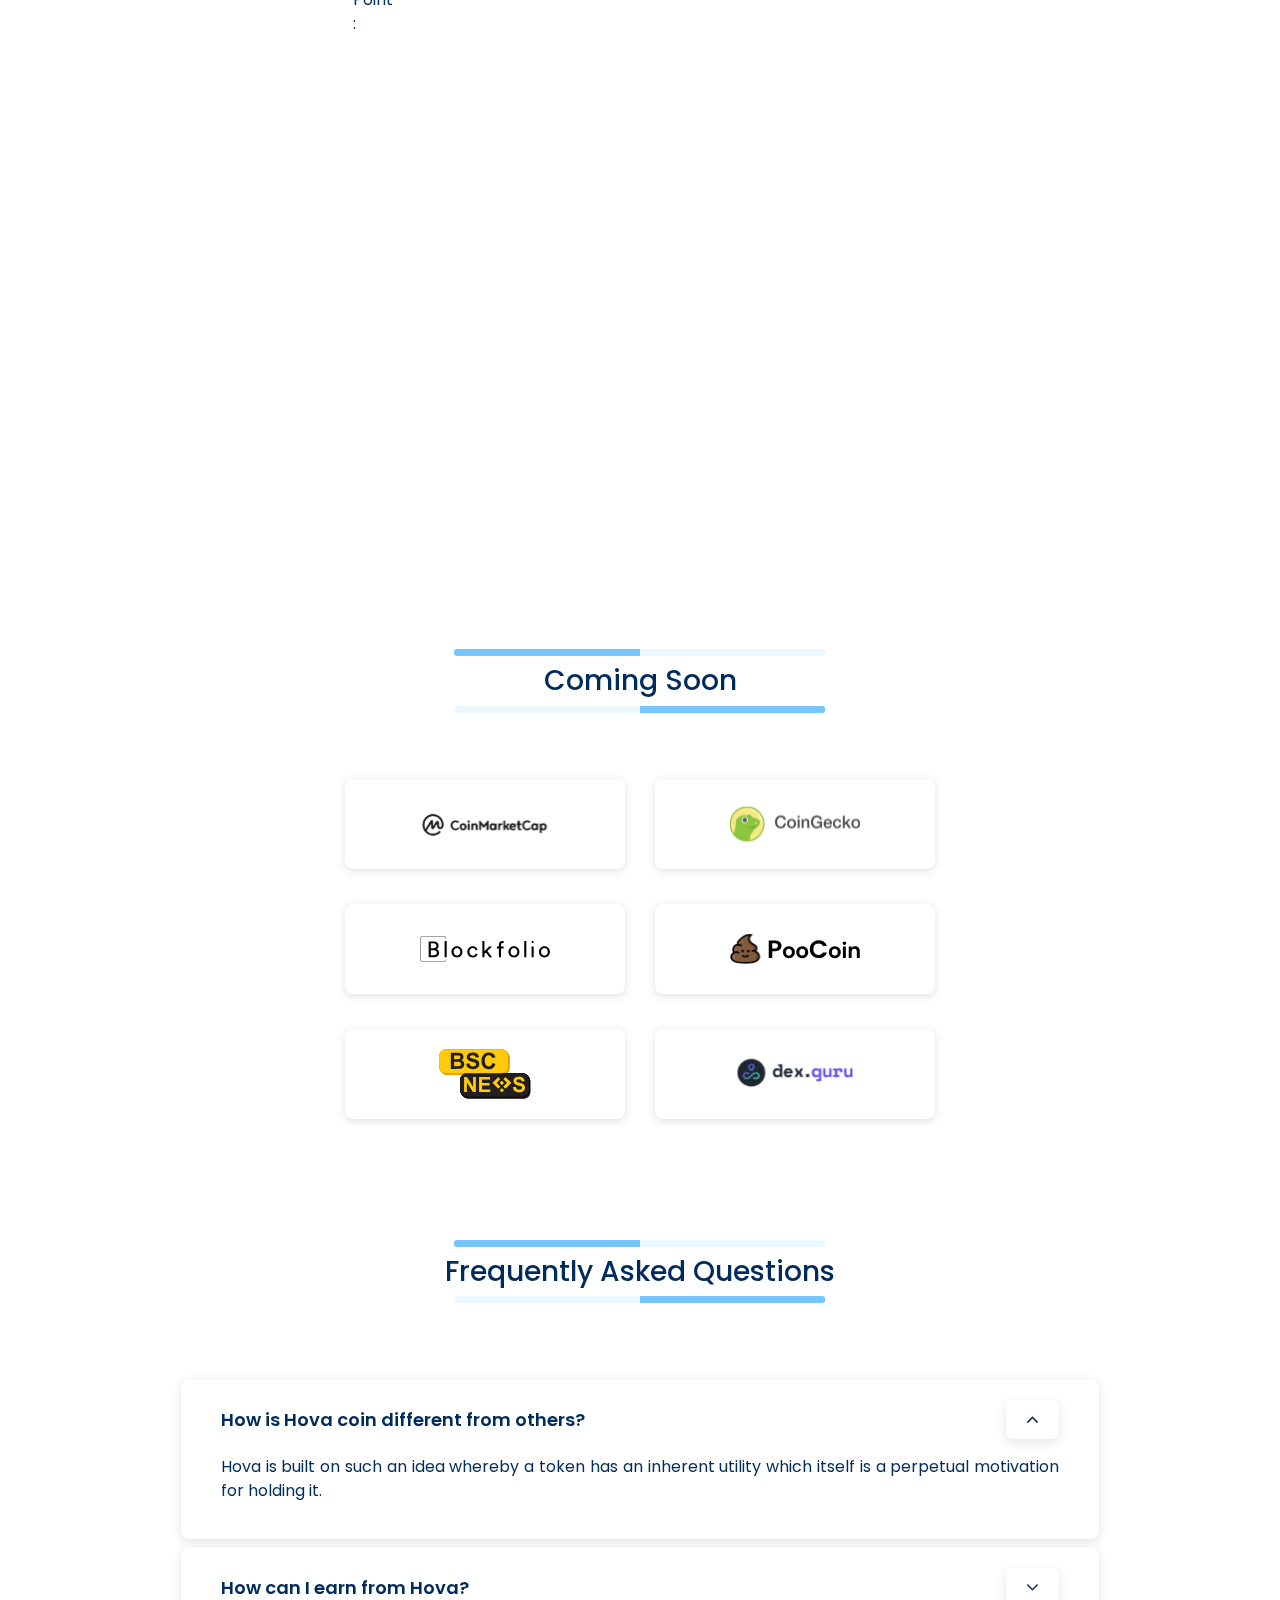
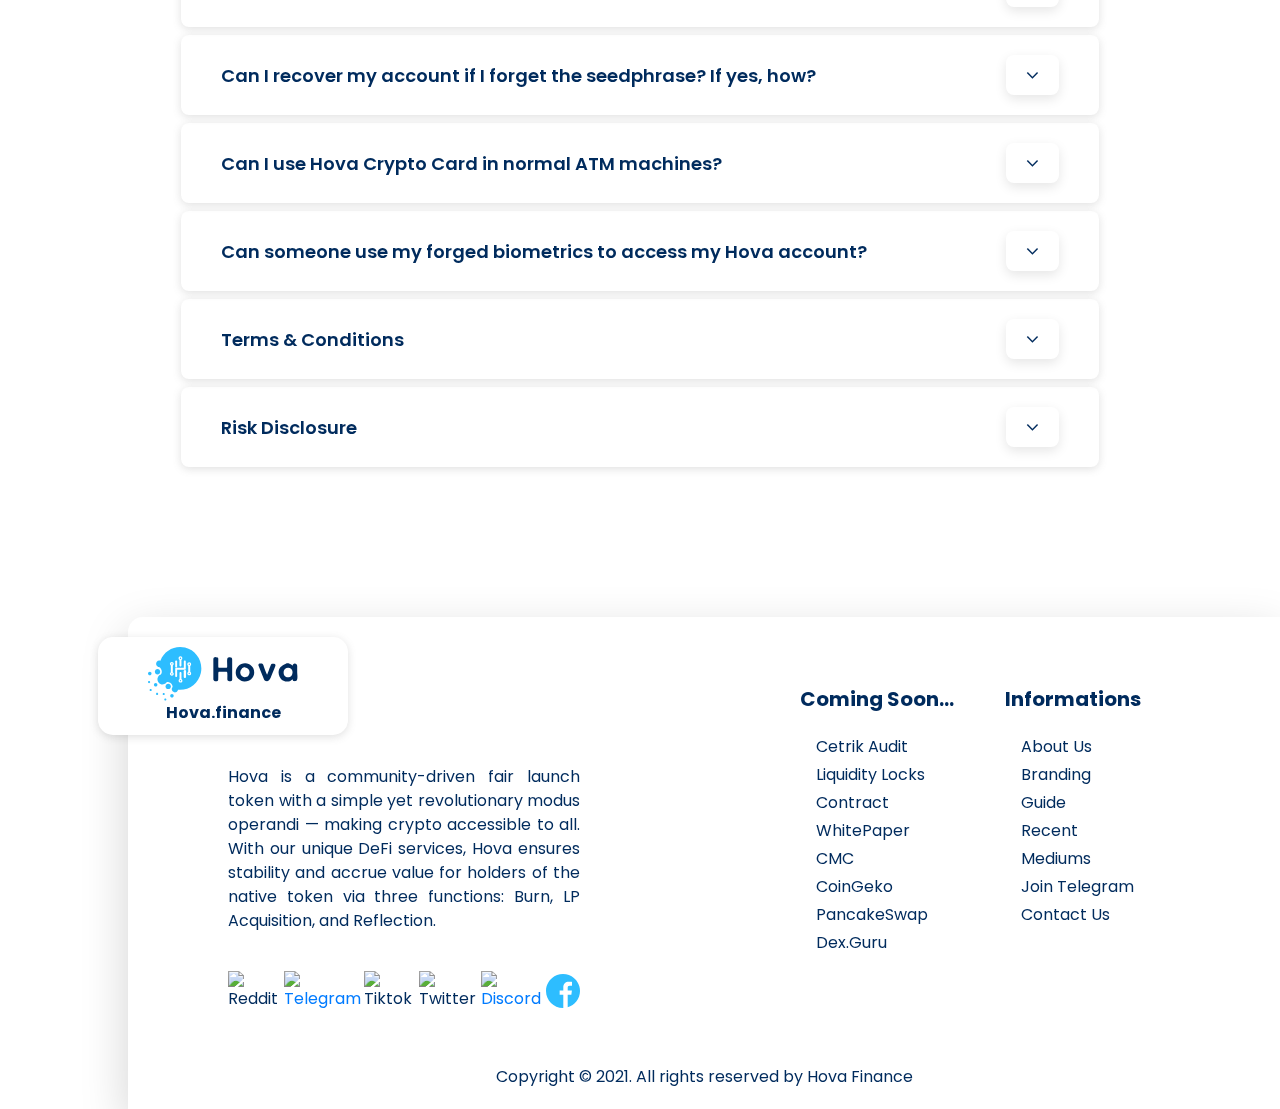
==== commit 83e1803c: "dsfj" ====
--- a/index.html
+++ b/index.html
@@ -50,29 +50,29 @@
             </button>
             <div class="collapse navbar-collapse" id="navbarText">
                 <ul class="navbar-nav mx-auto">
-                    <li class="nav-item" data-toggle="collapse" data-target="#navbarText" aria-controls="navbarText" aria-expanded="false" aria-label="Toggle navigation">
+                    <li class="nav-item">
                         <a class="nav-link active" id="home" onclick="menuClick(this.id)" href="#">Home</a>
                     </li>
-                    <li class="nav-item" data-toggle="collapse" data-target="#navbarText" aria-controls="navbarText" aria-expanded="false" aria-label="Toggle navigation">
+                    <li class="nav-item">
                         <a class="nav-link" id="Vision" onclick="menuClick(this.id)" href="#VisionSection">Vision</a>
                     </li>
-                    <li class="nav-item" data-toggle="collapse" data-target="#navbarText" aria-controls="navbarText" aria-expanded="false" aria-label="Toggle navigation">
+                    <li class="nav-item">
                         <a class="nav-link" id="WhyHova" onclick="menuClick(this.id)" href="#WhyHovaSection">Why
                             Hova</a>
                     </li>
-                    <li class="nav-item" data-toggle="collapse" data-target="#navbarText" aria-controls="navbarText" aria-expanded="false" aria-label="Toggle navigation">
+                    <li class="nav-item">
                         <a class="nav-link" id="tokenmics" onclick="menuClick(this.id)" href="#TokenmicsSection">Tokenomics</a>
                     </li>
-                    <li class="nav-item" data-toggle="collapse" data-target="#navbarText" aria-controls="navbarText" aria-expanded="false" aria-label="Toggle navigation">
+                    <li class="nav-item">
                         <a class="nav-link" id="TimeLine" onclick="menuClick(this.id)" href="#TimelineSection">Timeline</a>
                     </li>
-                    <li class="nav-item" data-toggle="collapse" data-target="#navbarText" aria-controls="navbarText" aria-expanded="false" aria-label="Toggle navigation">
+                    <li class="nav-item">
                         <a class="nav-link" id="Team" onclick="menuClick(this.id)" href="#TeamSection">Team</a>
                     </li>
-                    <li class="nav-item" data-toggle="collapse" data-target="#navbarText" aria-controls="navbarText" aria-expanded="false" aria-label="Toggle navigation">
+                    <li class="nav-item">
                         <a class="nav-link" id="HowTo" onclick="menuClick(this.id)" href="#HowToBuy">How To Buy</a>
                     </li>
-                    <li class="nav-item" data-toggle="collapse" data-target="#navbarText" aria-controls="navbarText" aria-expanded="false" aria-label="Toggle navigation">
+                    <li class="nav-item">
                         <a class="nav-link" id="FAQ" onclick="menuClick(this.id)" href="#FAQSection">FAQ</a>
                     </li>
                 </ul>
@@ -794,12 +794,13 @@
                 </div>
                 <div class="team-name">Ayush</div>
                 <div class="team-position">Comma Destroyer</div>
+                <div id="HowToBuy"></div>
             </div>
         </div>
         <!-- Team section End -->
 
         <!-- How to Buy -->
-        <div class="section-wrap col-12 col-xl-10 mx-auto" id="HowToBuy">
+        <div class="section-wrap col-12 col-xl-10 mx-auto page-section-for-scroll" id="">
             <div class="text-center">
                 <hr class='colored mx-auto'>
                 <h3 class="mt-n2 mb-n2 section-title">How To Buy</h3>
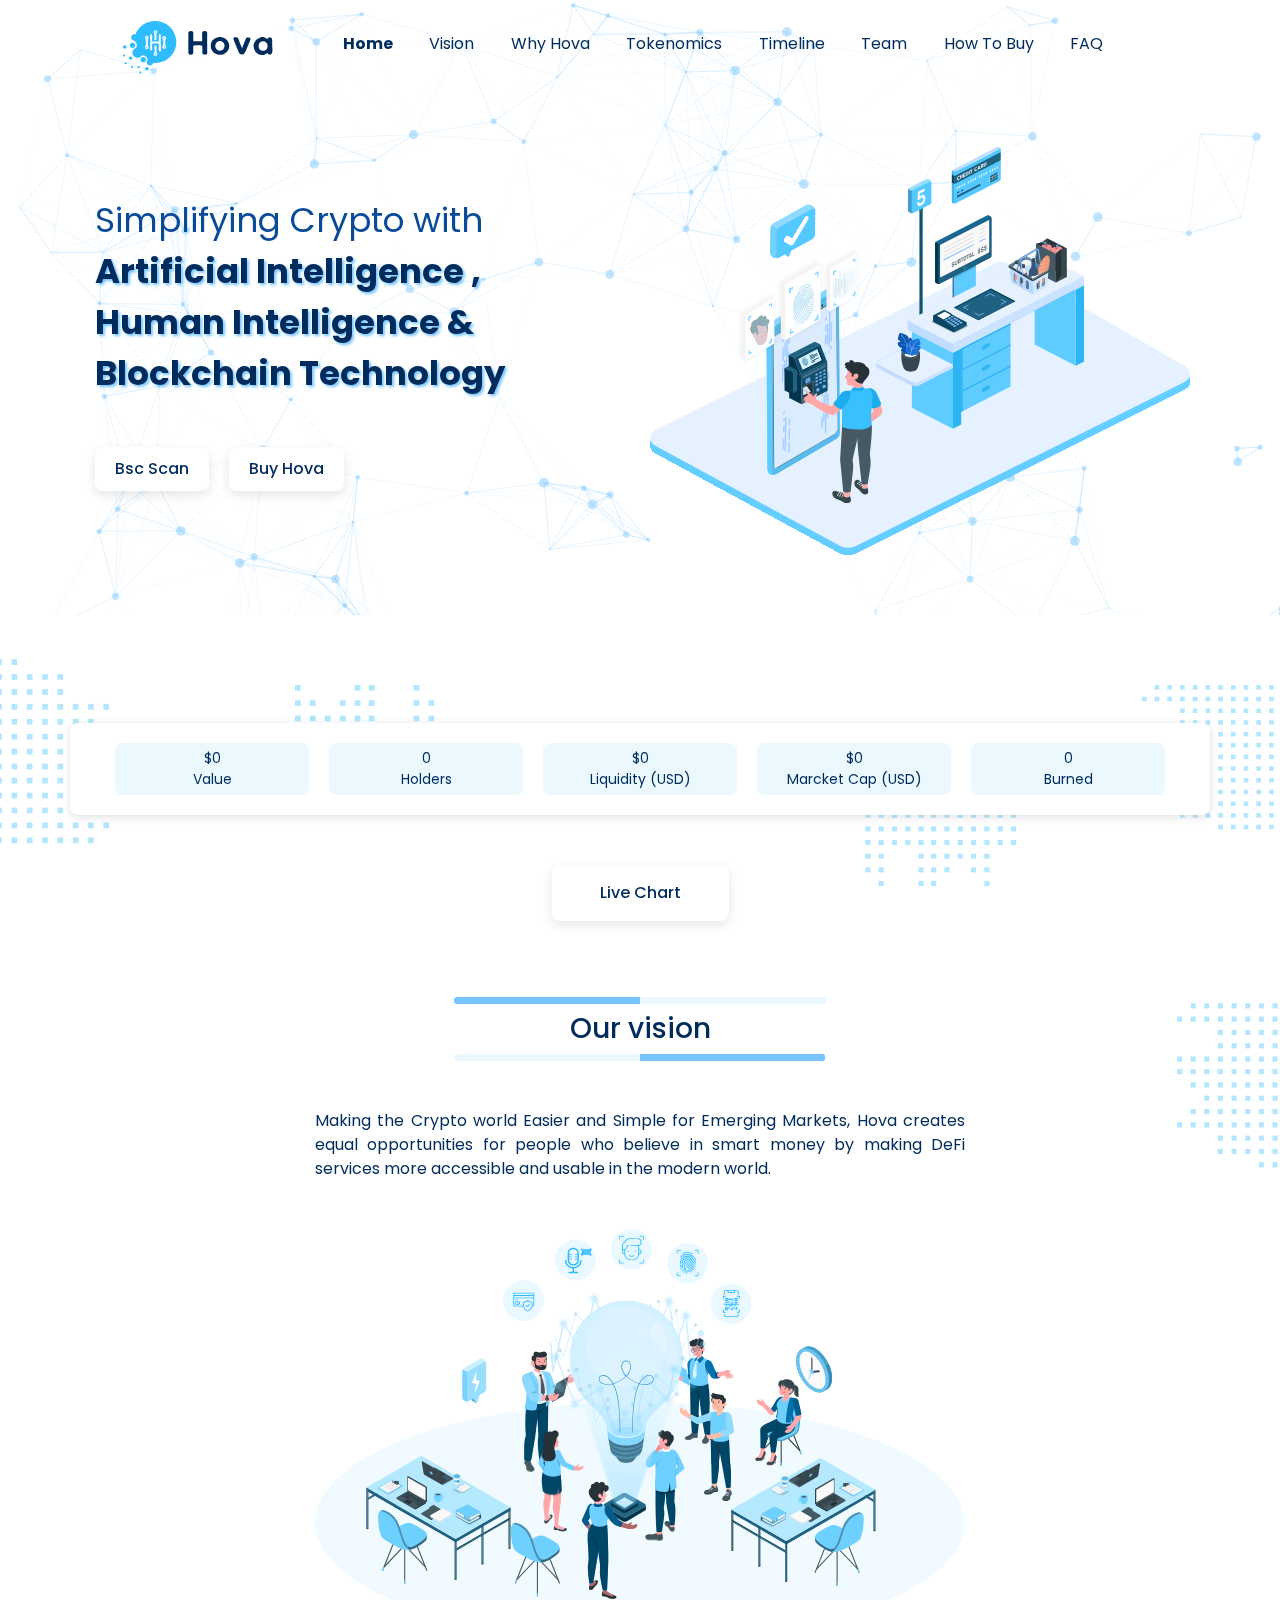
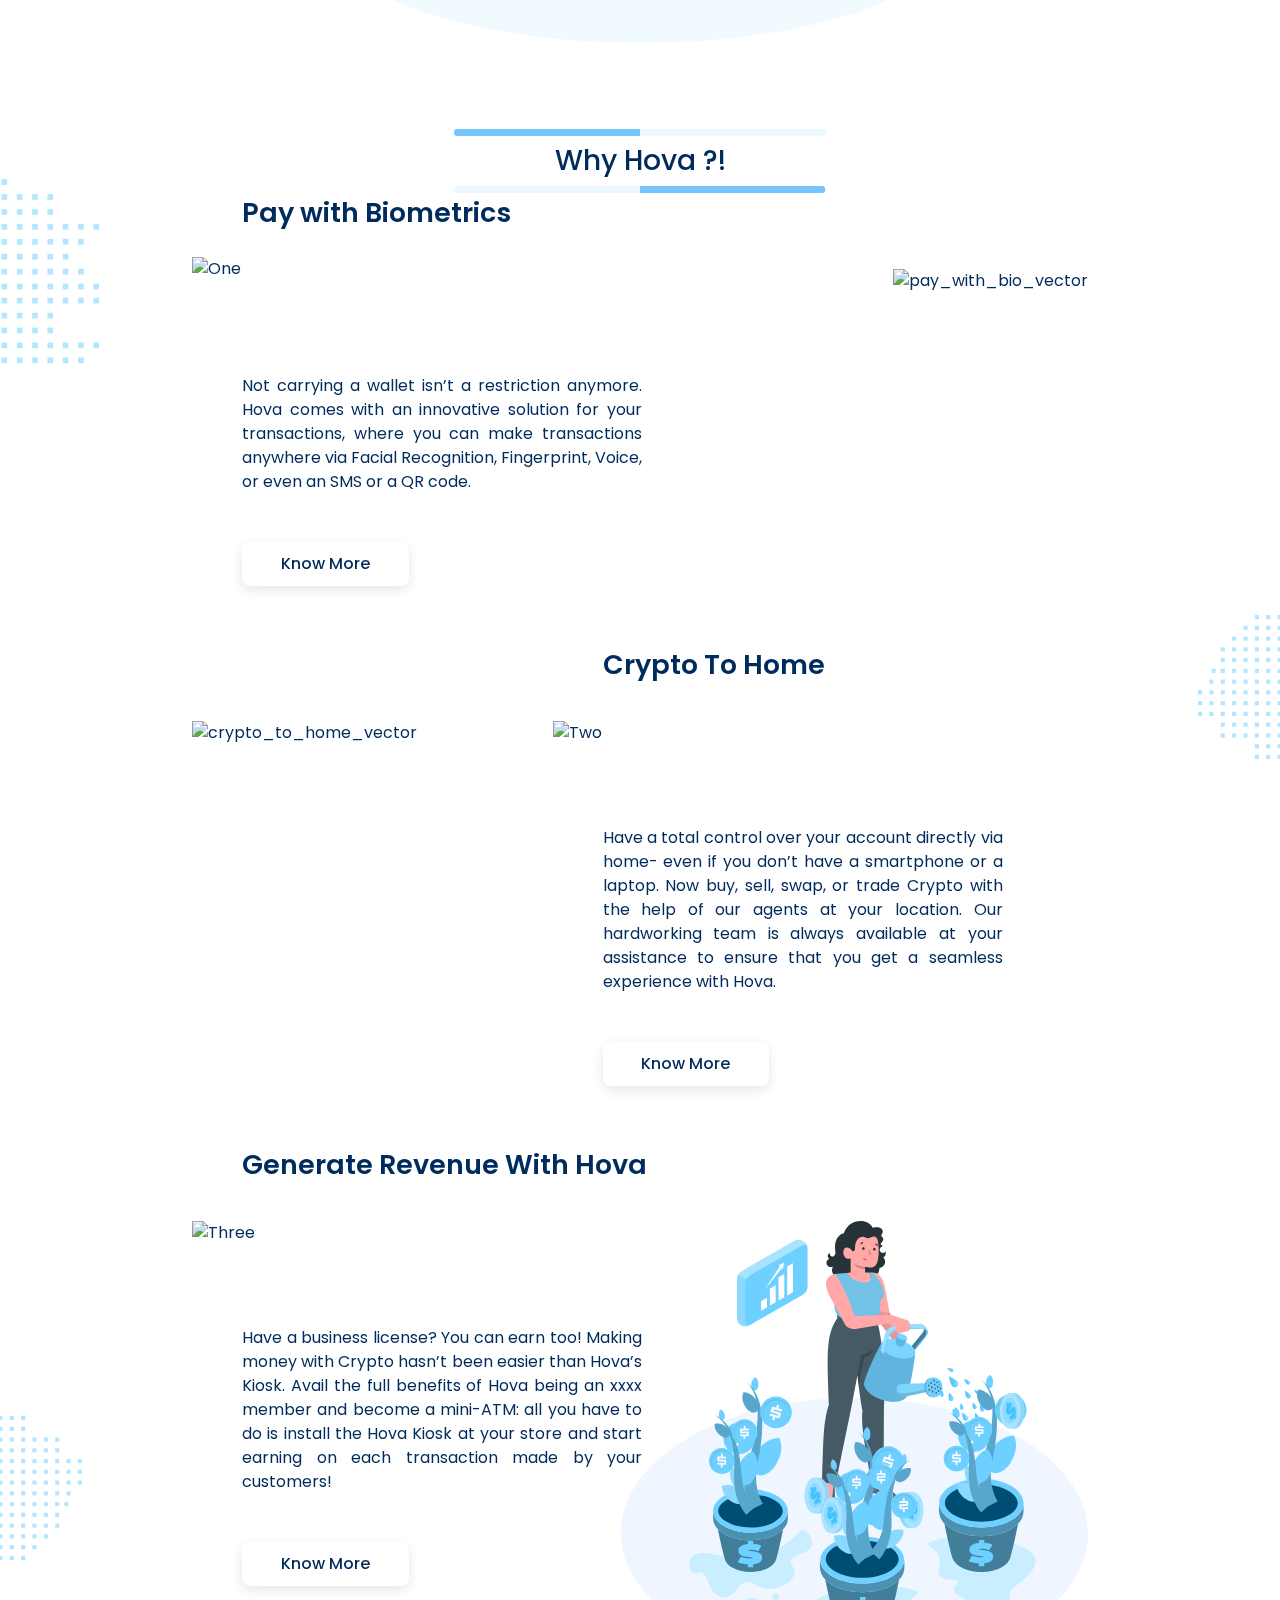
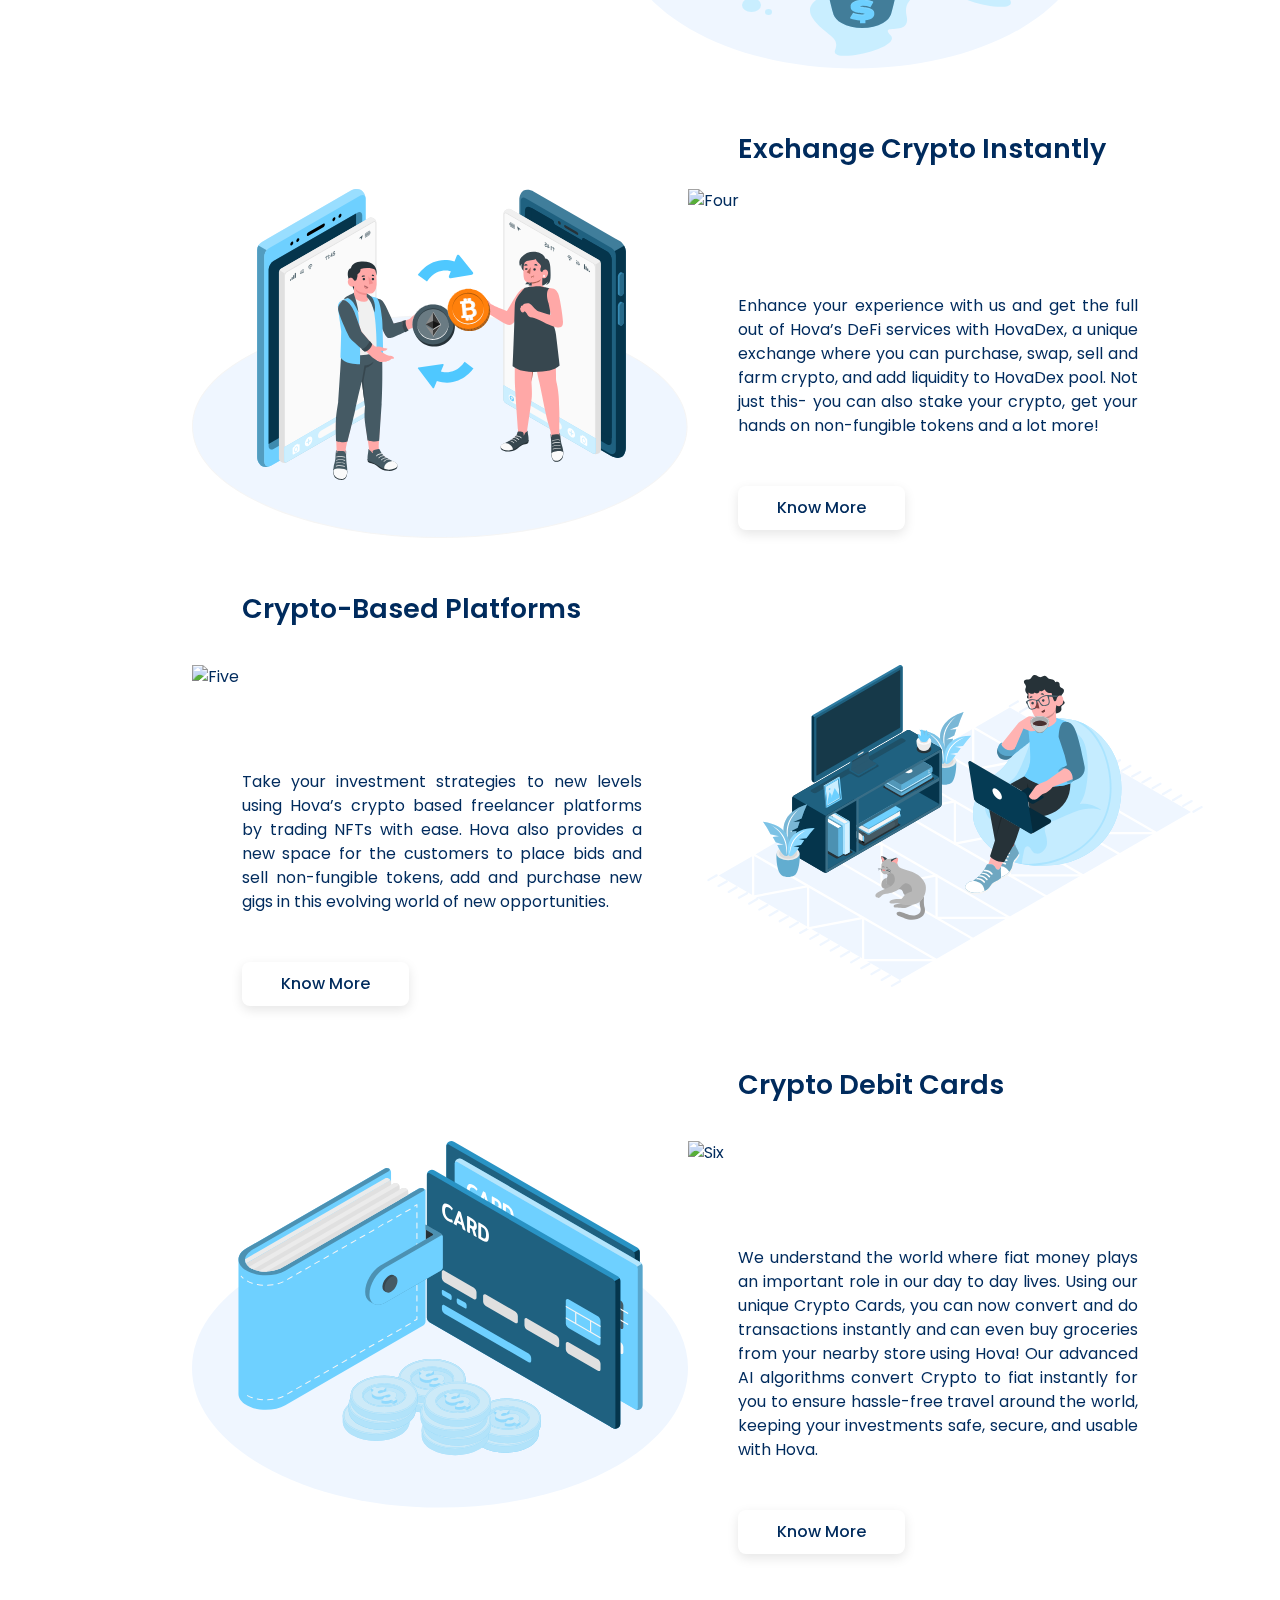
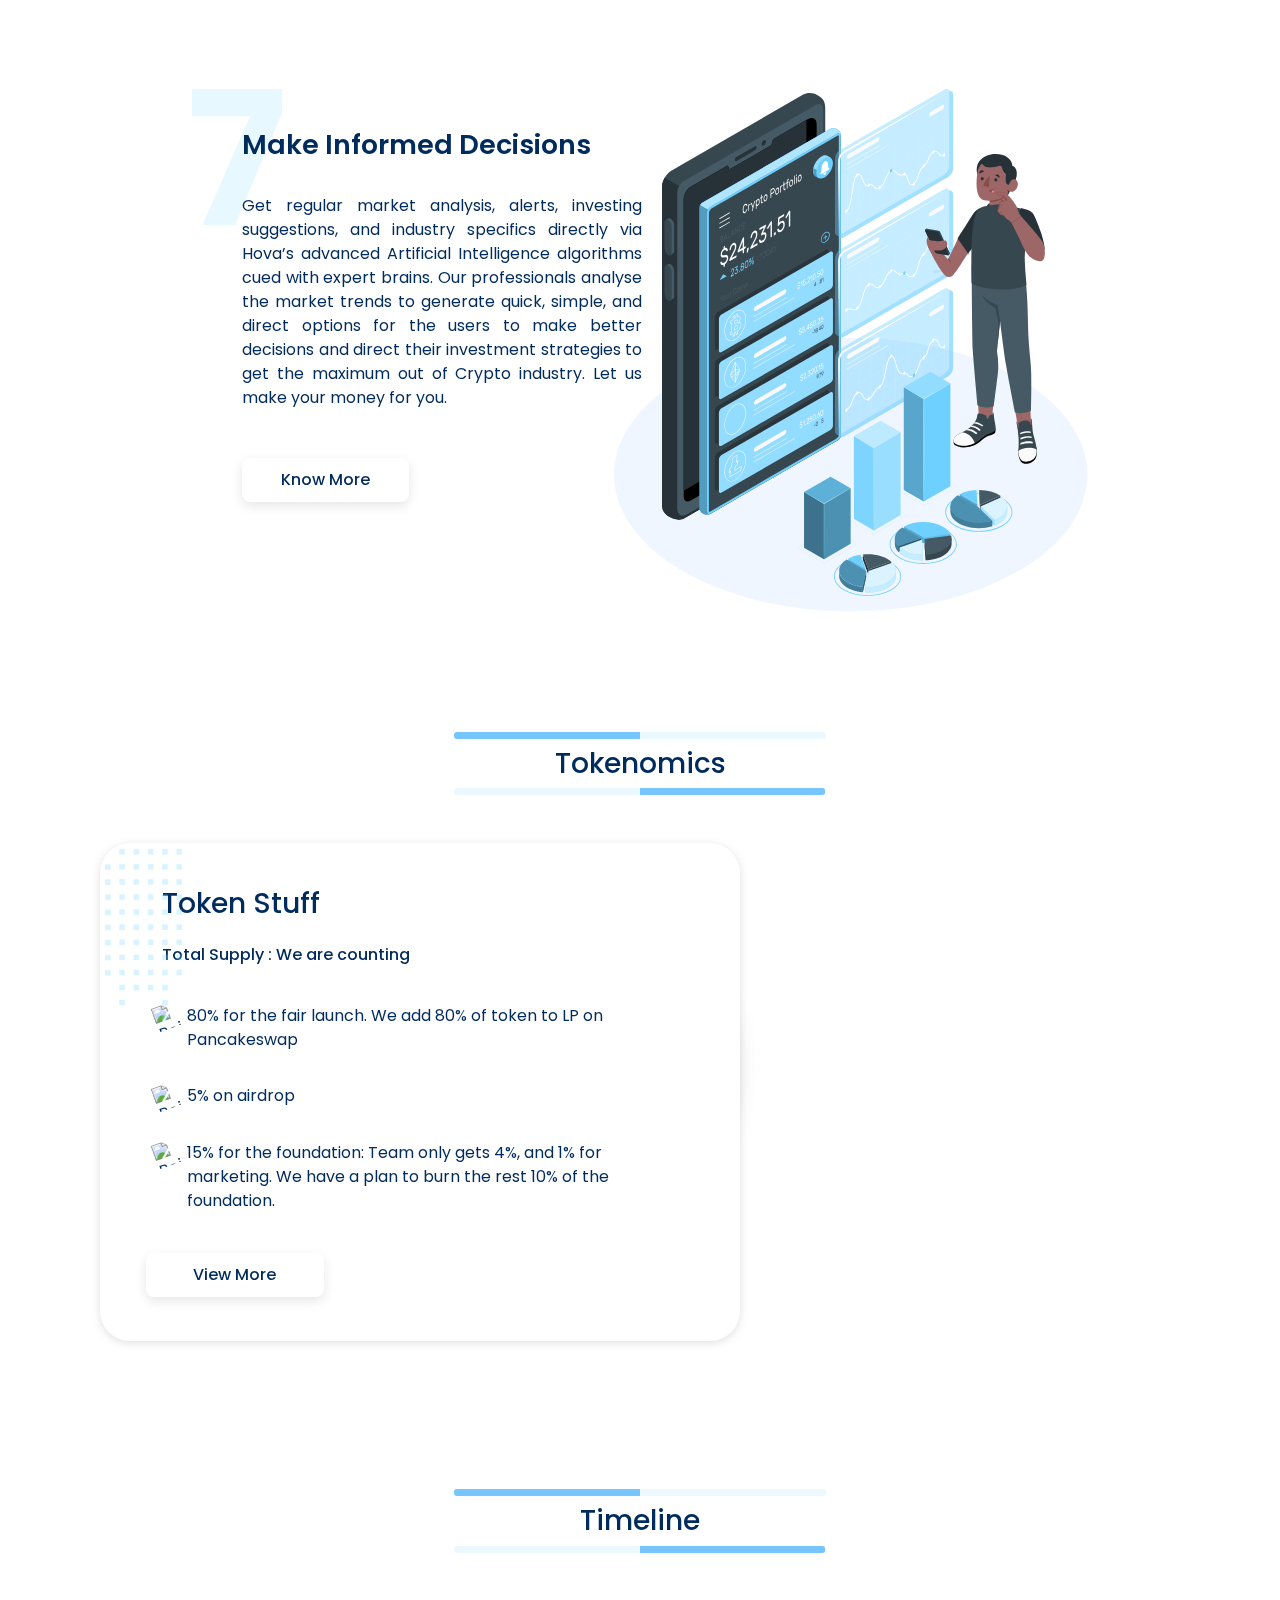
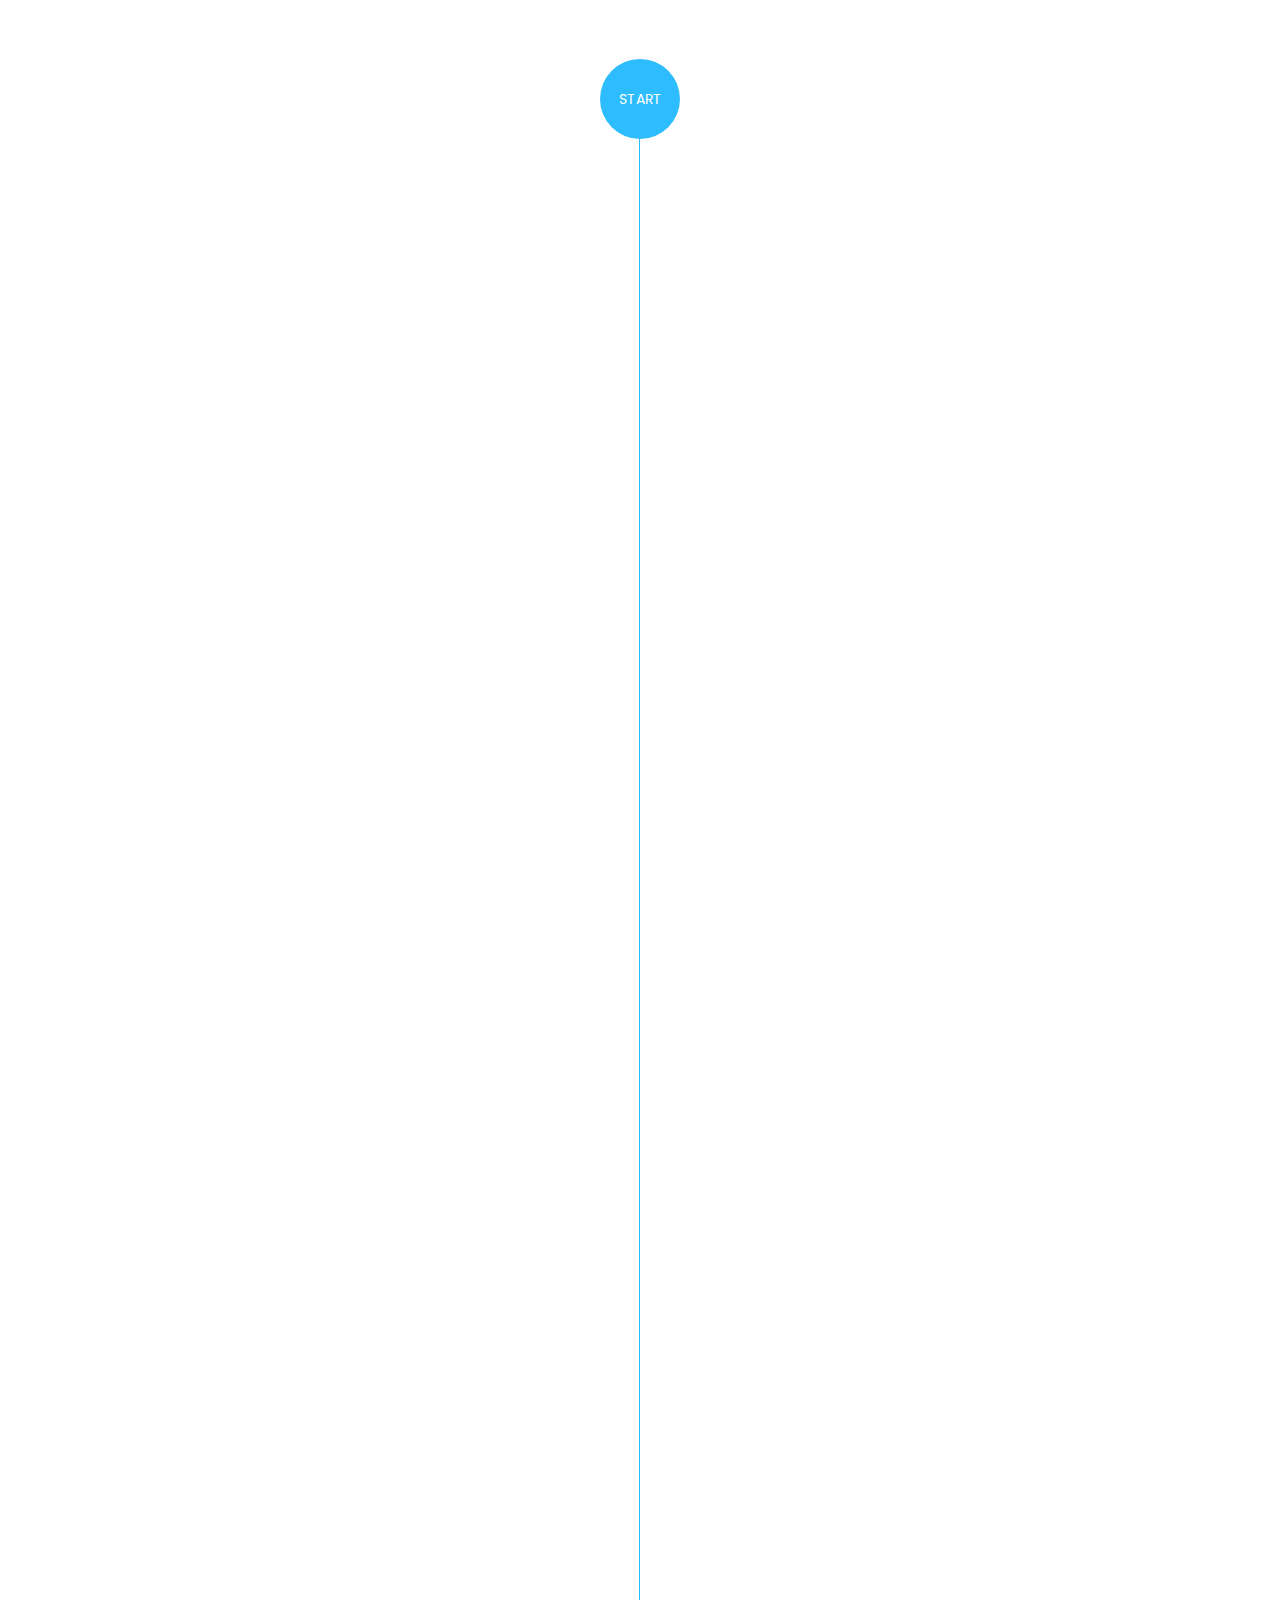
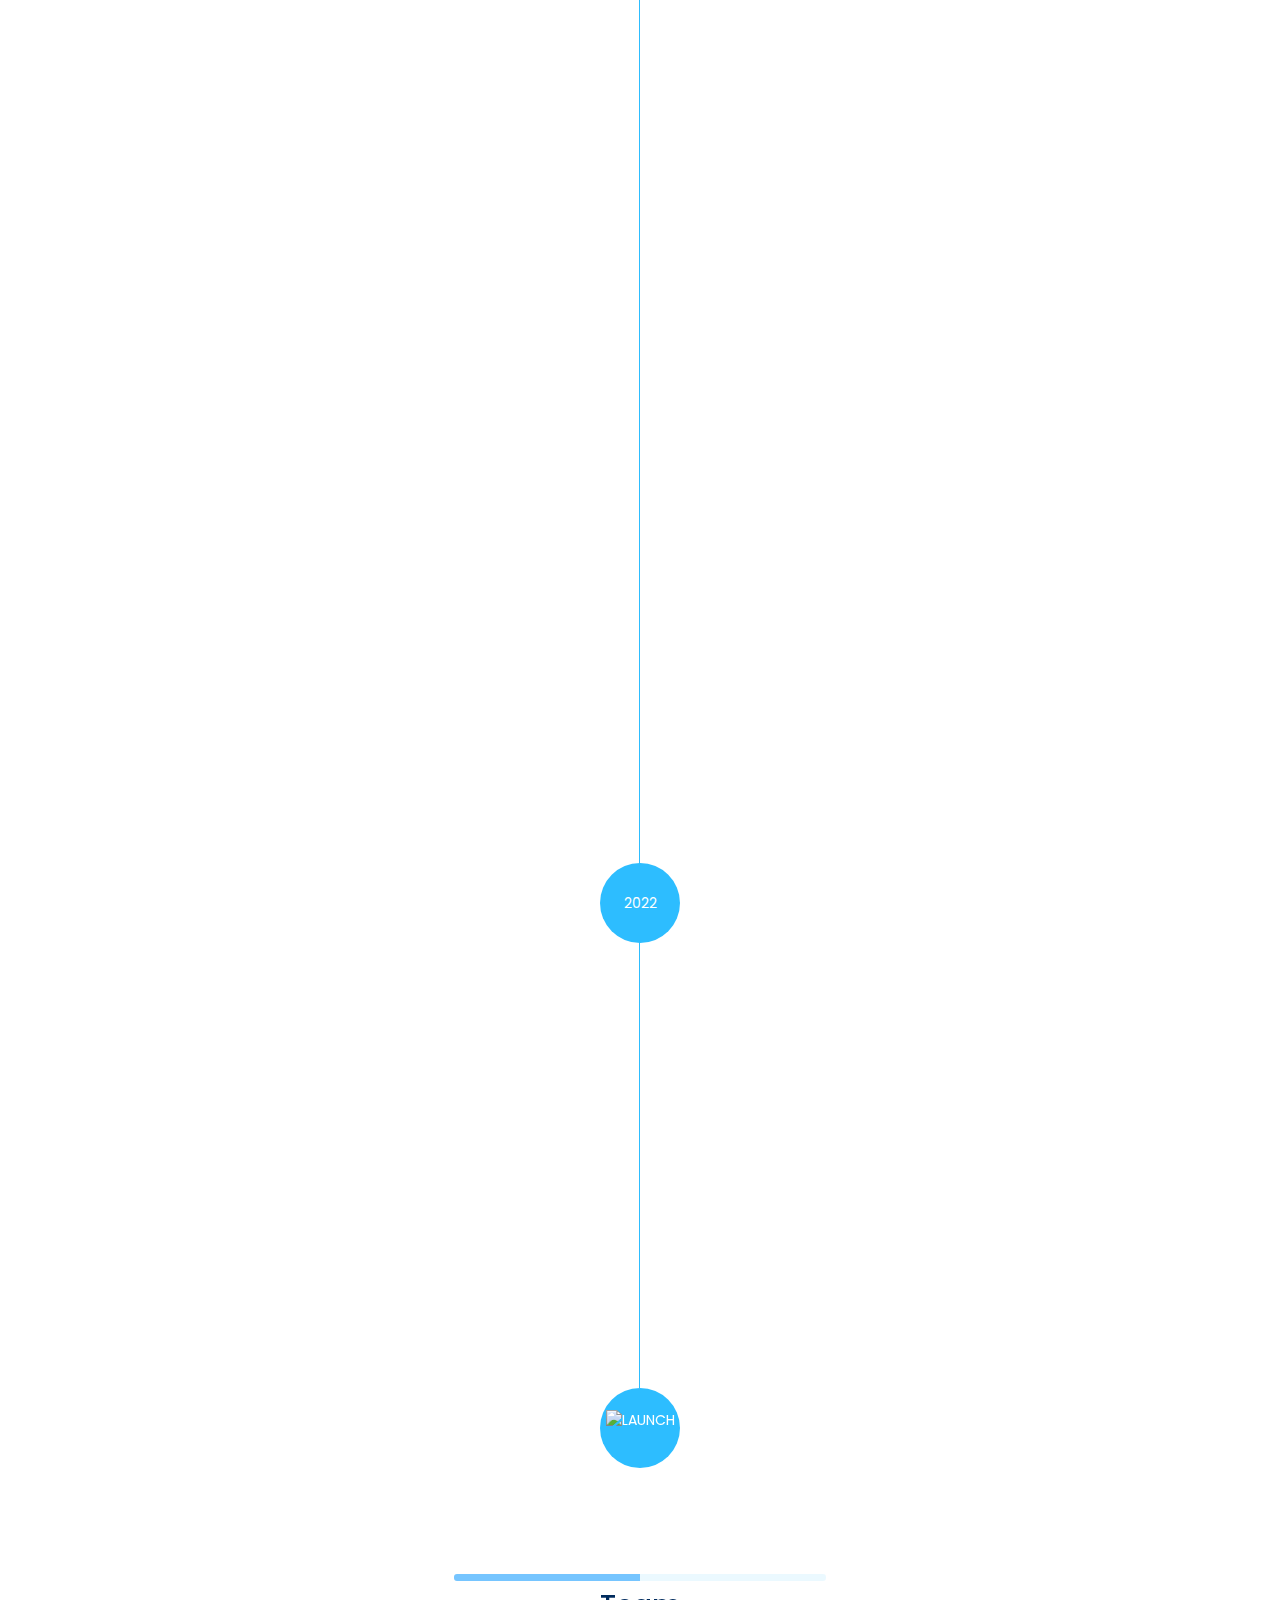
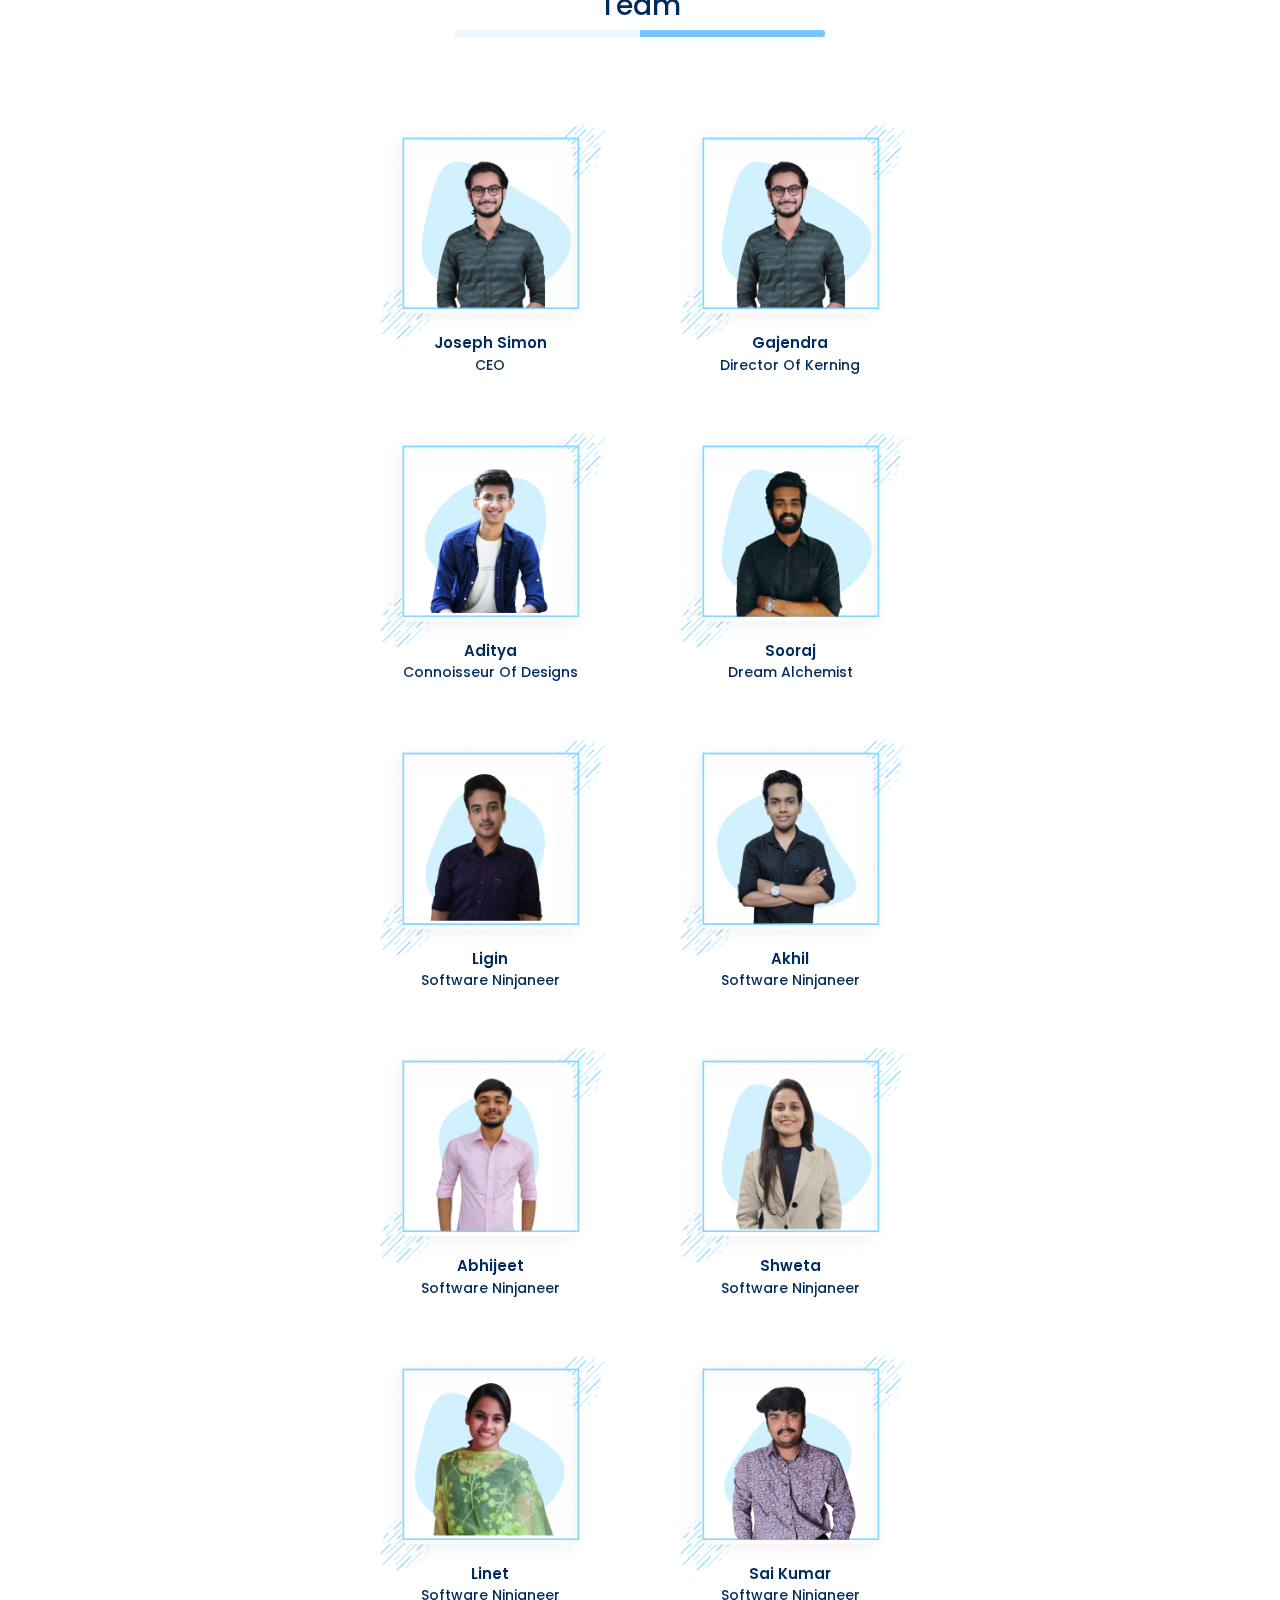
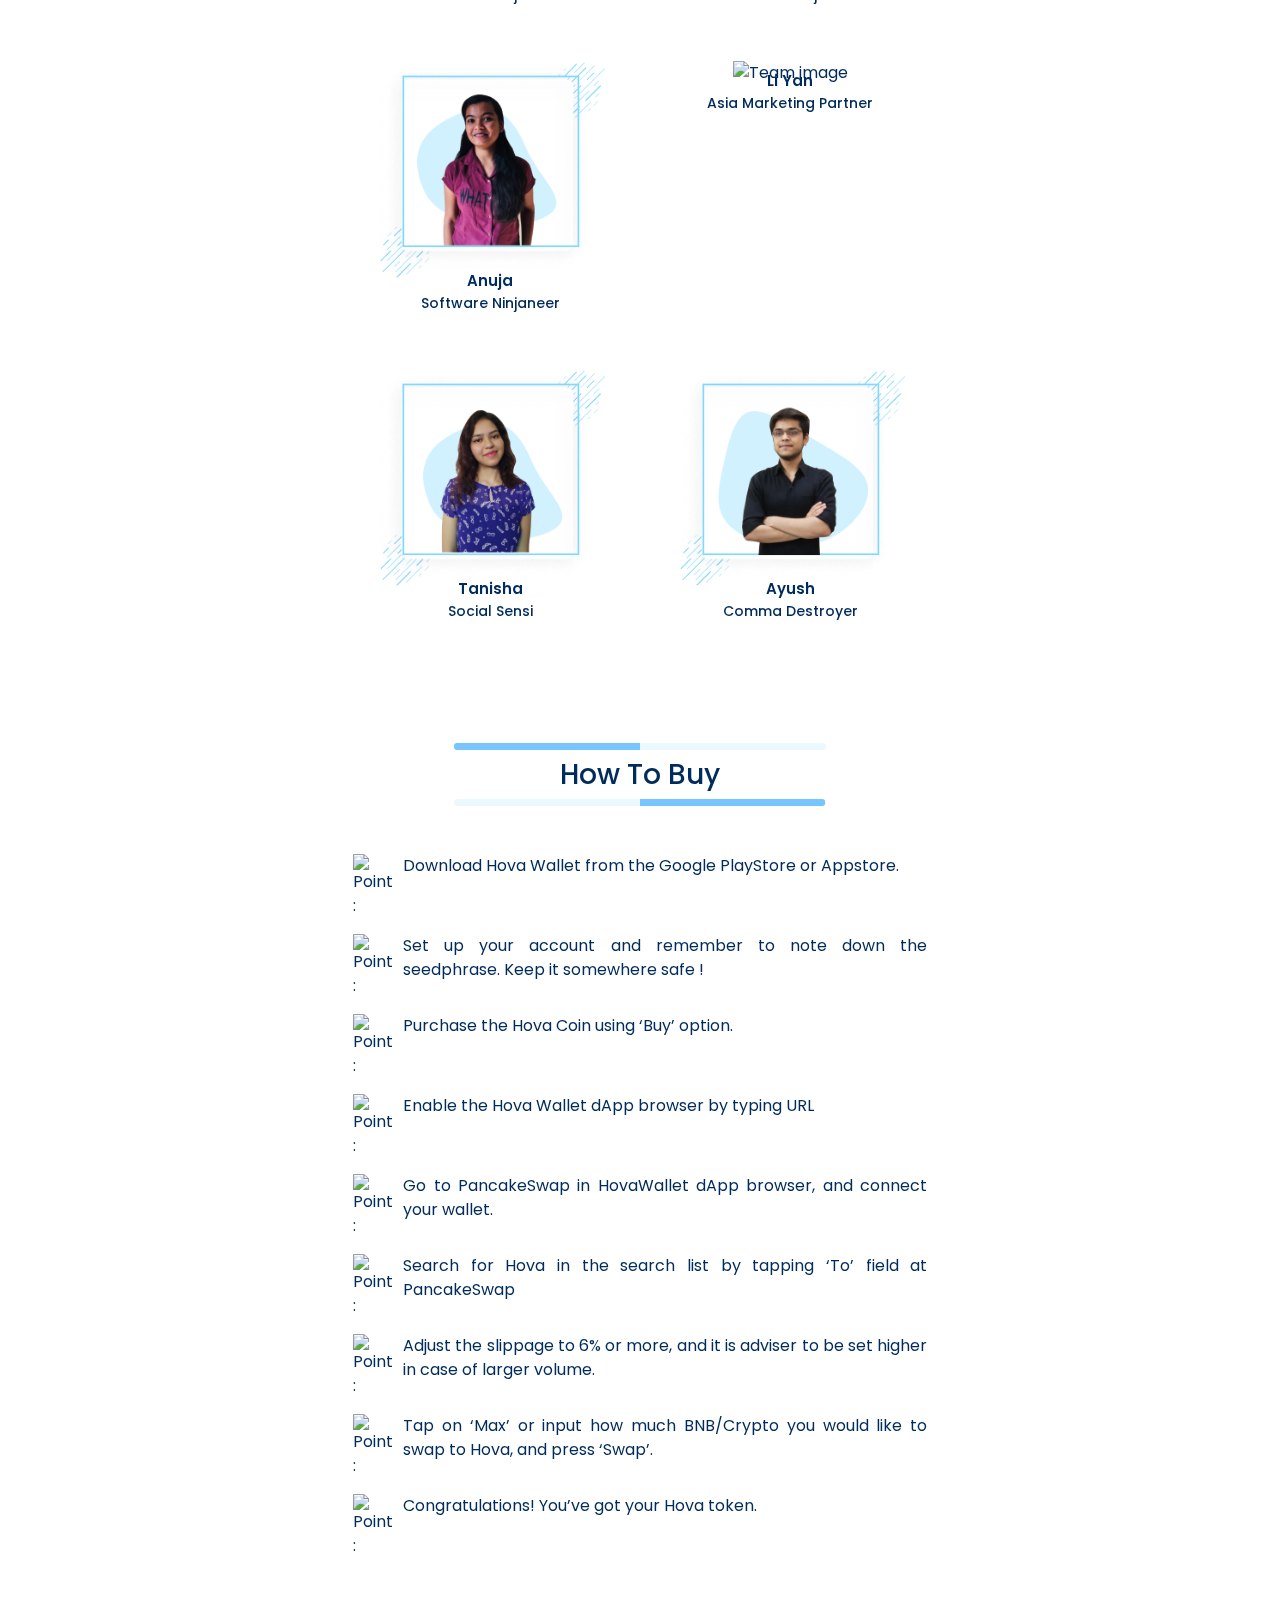
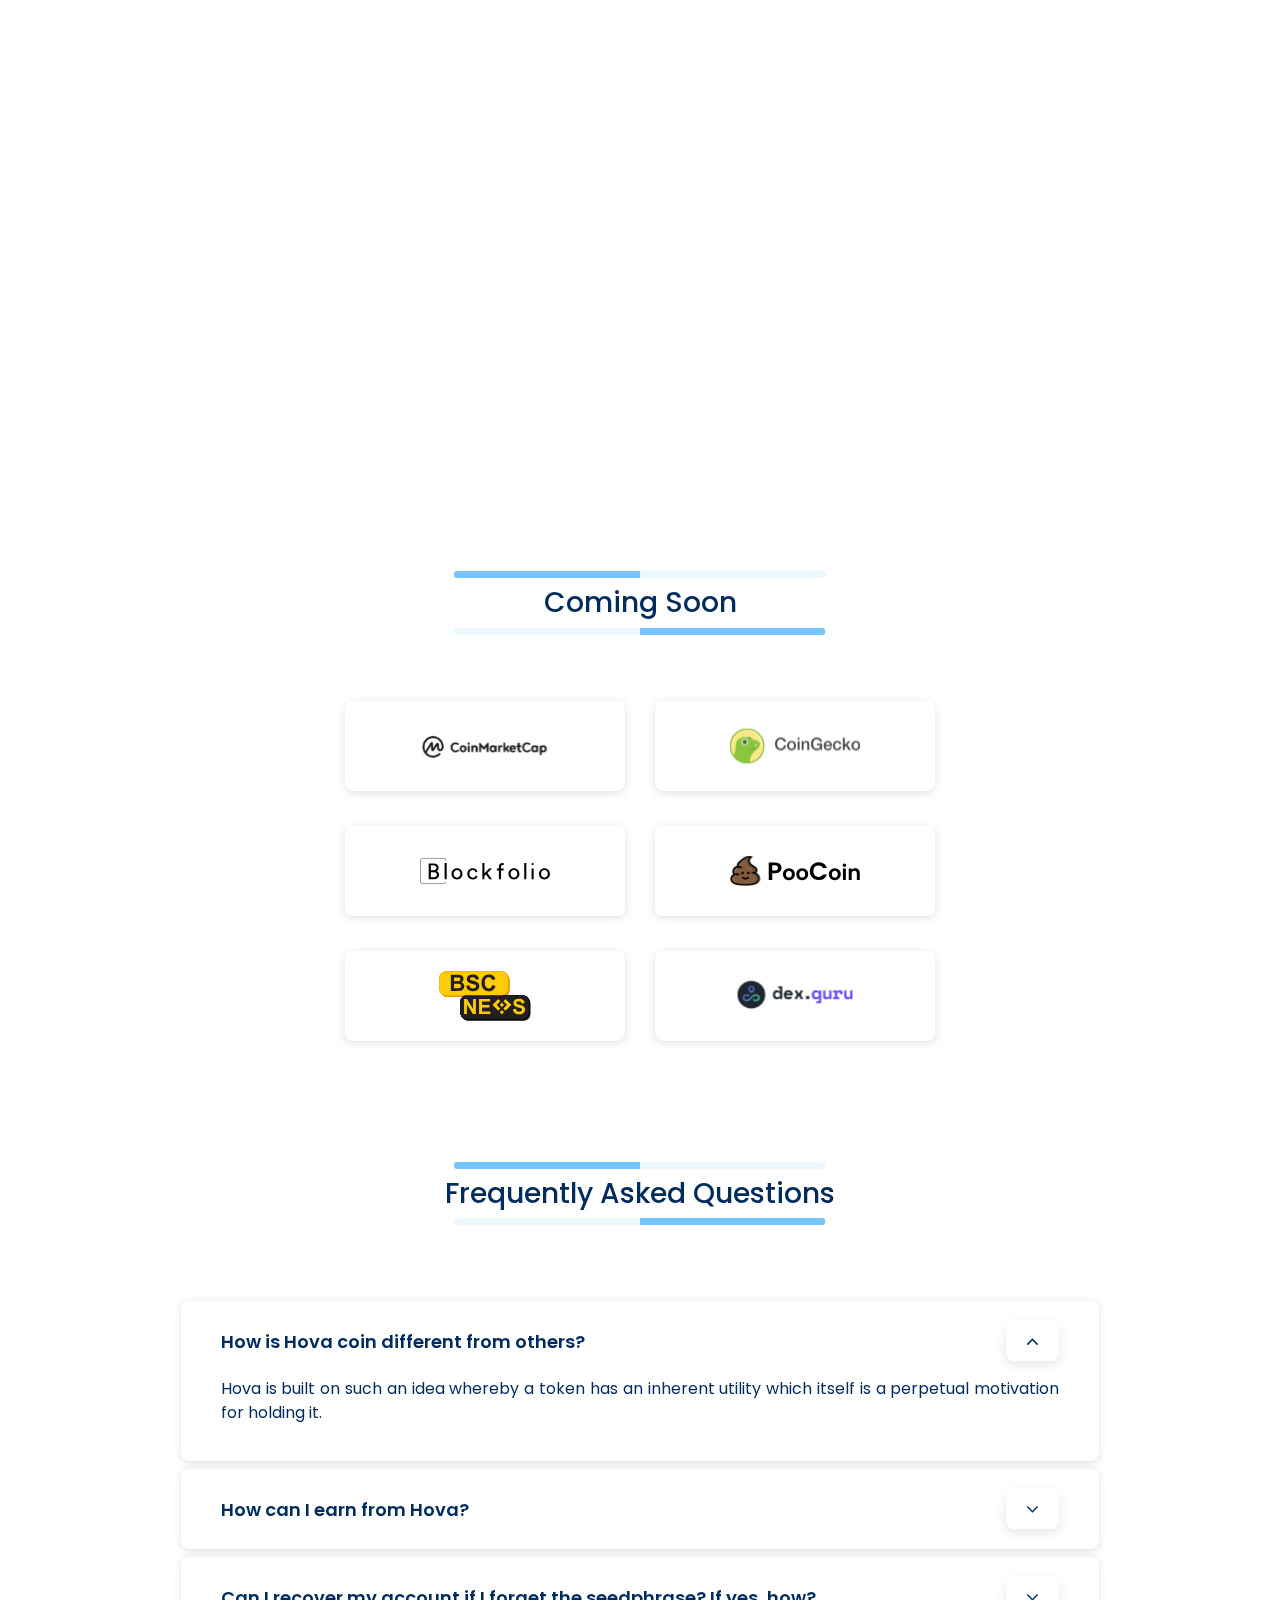
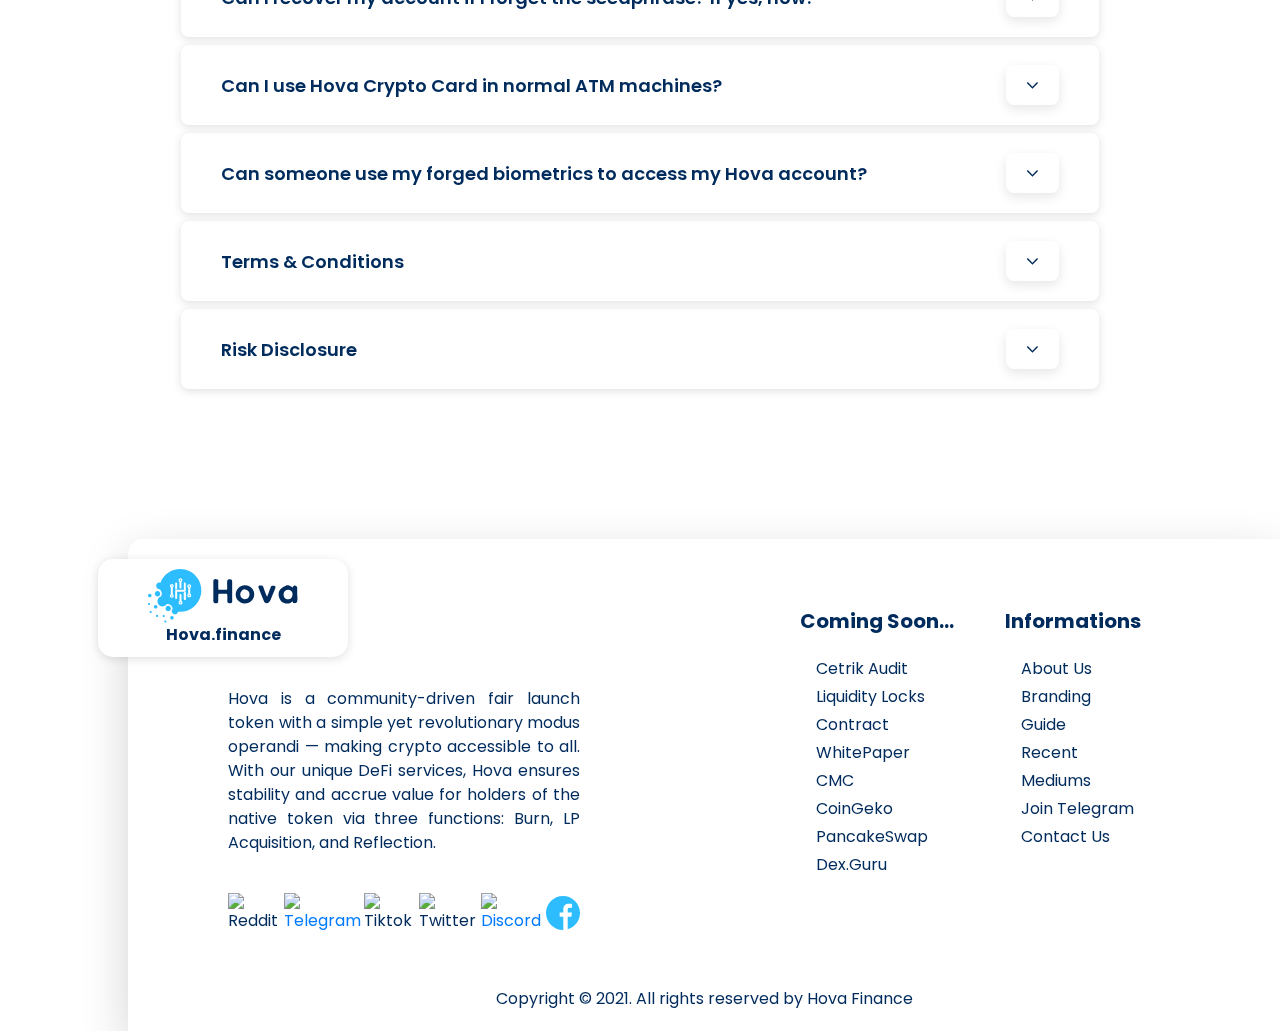
==== commit 9e58bfaf: "Navbar links changed" ====
--- a/index.html
+++ b/index.html
@@ -11,7 +11,9 @@
 
     <!-- Bootstrap -->
     <link rel="stylesheet" href="https://cdn.jsdelivr.net/npm/bootstrap@4.6.0/dist/css/bootstrap.min.css">
-    <script src="https://cdnjs.cloudflare.com/ajax/libs/jquery/3.6.0/jquery.min.js" integrity="sha512-894YE6QWD5I59HgZOGReFYm4dnWc1Qt5NtvYSaNcOP+u1T9qYdvdihz0PPSiiqn/+/3e7Jo4EaG7TubfWGUrMQ==" crossorigin="anonymous" referrerpolicy="no-referrer"></script>
+    <script src="https://cdnjs.cloudflare.com/ajax/libs/jquery/3.6.0/jquery.min.js"
+        integrity="sha512-894YE6QWD5I59HgZOGReFYm4dnWc1Qt5NtvYSaNcOP+u1T9qYdvdihz0PPSiiqn/+/3e7Jo4EaG7TubfWGUrMQ=="
+        crossorigin="anonymous" referrerpolicy="no-referrer"></script>
     <script src="https://cdn.jsdelivr.net/npm/popper.js@1.16.1/dist/umd/popper.min.js"></script>
     <script src="https://cdn.jsdelivr.net/npm/bootstrap@4.6.0/dist/js/bootstrap.min.js"></script>
     <!-- Bootstrap End -->
@@ -41,11 +43,13 @@
 
     <!-- Header Navbar -->
     <div id="navbar-wrapper" class="sticky-top">
-        <nav class="navbar navbar-expand-lg navbar-light mt-2 col-10 col-xs-8 mx-auto">
+        <nav class="navbar navbar-expand-lg navbar-light mt-2 col-11 col-xl-10 mx-auto">
             <a class="navbar-brand my-auto" href="#">
                 <img src="assets/images/Hova Logo.svg" width="150" alt="Hova Logo">
             </a>
-            <button class="navbar-toggler mr-n3 shadow9 bg-white border-0" type="button" data-toggle="collapse" data-target="#navbarText" aria-controls="navbarText" aria-expanded="false" aria-label="Toggle navigation">
+            <button class="navbar-toggler mr-n3 shadow9 bg-white border-0" type="button" data-toggle="collapse"
+                data-target="#navbarText" aria-controls="navbarText" aria-expanded="false"
+                aria-label="Toggle navigation">
                 <span class="navbar-toggler-icon"></span>
             </button>
             <div class="collapse navbar-collapse" id="navbarText">
@@ -61,10 +65,12 @@
                             Hova</a>
                     </li>
                     <li class="nav-item">
-                        <a class="nav-link" id="tokenmics" onclick="menuClick(this.id)" href="#TokenmicsSection">Tokenomics</a>
+                        <a class="nav-link" id="tokenmics" onclick="menuClick(this.id)"
+                            href="#TokenmicsSection">Tokenomics</a>
                     </li>
                     <li class="nav-item">
-                        <a class="nav-link" id="TimeLine" onclick="menuClick(this.id)" href="#TimelineSection">Timeline</a>
+                        <a class="nav-link" id="TimeLine" onclick="menuClick(this.id)"
+                            href="#TimelineSection">Timeline</a>
                     </li>
                     <li class="nav-item">
                         <a class="nav-link" id="Team" onclick="menuClick(this.id)" href="#TeamSection">Team</a>
@@ -76,7 +82,7 @@
                         <a class="nav-link" id="FAQ" onclick="menuClick(this.id)" href="#FAQSection">FAQ</a>
                     </li>
                 </ul>
-                <button type="button" class="shadow9 custom-button">Launch App</button>
+                <!-- <button type="button" class="shadow9 custom-button">Launch App</button> -->
             </div>
         </nav>
     </div>
@@ -157,14 +163,17 @@
         </div>
 
         <!-- Our vision Section  -->
-        <div id="VisionSection" class="section-wrap col-10 mx-auto page-section-for-scroll">
+        <div class="section-wrap col-10 mx-auto page-section-for-scroll position-relative">
+            <div id="VisionSection"></div>
             <div class="text-center">
                 <hr class='colored mx-auto'>
                 <h3 class="mt-n2 mb-n2 section-title">Our vision</h3>
                 <hr class='colored mx-auto' style="transform: rotate(180deg);">
             </div>
             <div class="col col-sm-9 mx-auto mt-5 mb-5 text-justify">
-                Making the Crypto world Easier and Simple for Emerging Markets, Hova creates equal opportunities for people who believe in smart money by making DeFi services more accessible and usable in the modern world.
+                Making the Crypto world Easier and Simple for Emerging Markets, Hova creates equal opportunities for
+                people who believe in smart money by making DeFi services more accessible and usable in the modern
+                world.
             </div>
             <div class='col col-sm-9 mx-auto text-center'>
                 <img src="./assets/images/our vision.svg" class="img-fluid" alt="Team vector">
@@ -173,7 +182,8 @@
         <!-- Our vision Section End -->
 
         <!-- Why Hova Section -->
-        <div id="WhyHovaSection" class="section-wrap col-10 mx-auto text-center page-section-for-scroll">
+        <div class="section-wrap col-10 mx-auto text-center page-section-for-scroll position-relative">
+            <div id="WhyHovaSection"></div>
             <hr class='colored mx-auto'>
             <h3 class="mt-n2 mb-n2 section-title">Why Hova ?!</h3>
             <hr class='colored mx-auto' style="transform: rotate(180deg);">
@@ -190,9 +200,12 @@
             </div>
             <div class="custom-card-description-wrap">
                 <div class="custom-card-description text-justify">
-                    Not carrying a wallet isn’t a restriction anymore. Hova comes with an innovative solution for your transactions, where you can make transactions anywhere via Facial Recognition, Fingerprint, Voice, or even an SMS or a QR code.
+                    Not carrying a wallet isn’t a restriction anymore. Hova comes with an innovative solution for your
+                    transactions, where you can make transactions anywhere via Facial Recognition, Fingerprint, Voice,
+                    or even an SMS or a QR code.
                     <br>
-                    <a href="./paywithbiometric.html"> <button type="button" class="shadow9 col-5 mt-5 custom-button">Know More</button></a>
+                    <a href="./paywithbiometric.html"> <button type="button"
+                            class="shadow9 col-5 mt-5 custom-button">Know More</button></a>
                 </div>
             </div>
         </div>
@@ -204,14 +217,17 @@
                 <div class="custom-card-title">Crypto To Home</div>
             </div>
             <div class="custom-card-image-wrap">
-                <img src="./assets/images/crtohome.svg" class="img-fluid custom-card-image-left" alt="crypto_to_home_vector">
+                <img src="./assets/images/crtohome.svg" class="img-fluid custom-card-image-left"
+                    alt="crypto_to_home_vector">
             </div>
             <div class="dot-img8">
                 <img src="./assets/images/bg-dot6.svg" alt="" srcset="">
             </div>
             <div class="custom-card-description-wrap">
                 <div class="custom-card-description text-justify">
-                    Have a total control over your account directly via home- even if you don’t have a smartphone or a laptop. Now buy, sell, swap, or trade Crypto with the help of our agents at your location. Our hardworking team is always available at your assistance to
+                    Have a total control over your account directly via home- even if you don’t have a smartphone or a
+                    laptop. Now buy, sell, swap, or trade Crypto with the help of our agents at your location. Our
+                    hardworking team is always available at your assistance to
                     ensure that you get a seamless experience with Hova.
                     <br>
                     <a href="./cryptotohome.html"><button type="button" class="shadow9 col-5 mt-5 custom-button">Know
@@ -231,7 +247,9 @@
             </div>
             <div class="custom-card-description-wrap">
                 <div class="custom-card-description text-justify">
-                    Have a business license? You can earn too! Making money with Crypto hasn’t been easier than Hova’s Kiosk. Avail the full benefits of Hova being an xxxx member and become a mini-ATM: all you have to do is install the Hova Kiosk at your store and start
+                    Have a business license? You can earn too! Making money with Crypto hasn’t been easier than Hova’s
+                    Kiosk. Avail the full benefits of Hova being an xxxx member and become a mini-ATM: all you have to
+                    do is install the Hova Kiosk at your store and start
                     earning on each transaction made by your customers!
                     <br>
                     <a href="./generate-revenue-hova.html"><button type="button"
@@ -246,14 +264,17 @@
                 <div class="custom-card-title mt-3">Exchange Crypto Instantly</div>
             </div>
             <div class="custom-card-image-wrap">
-                <img src="./assets/images/exchange vector.svg" class="img-fluid custom-card-image-left" alt="exchange_vector">
+                <img src="./assets/images/exchange vector.svg" class="img-fluid custom-card-image-left"
+                    alt="exchange_vector">
             </div>
             <div class="dot-img9">
                 <img src="./assets/images/bg-dot6.svg" alt="" srcset="">
             </div>
             <div class="custom-card-description-wrap">
                 <div class="custom-card-description text-justify">
-                    Enhance your experience with us and get the full out of Hova’s DeFi services with HovaDex, a unique exchange where you can purchase, swap, sell and farm crypto, and add liquidity to HovaDex pool. Not just this- you can also stake your crypto, get your
+                    Enhance your experience with us and get the full out of Hova’s DeFi services with HovaDex, a unique
+                    exchange where you can purchase, swap, sell and farm crypto, and add liquidity to HovaDex pool. Not
+                    just this- you can also stake your crypto, get your
                     hands on non-fungible tokens and a lot more!
                     <br>
                     <a href="./exchangehovawithhovadex.html">
@@ -269,11 +290,14 @@
                 <div class="custom-card-title">Crypto-Based Platforms</div>
             </div>
             <div class="custom-card-image-wrap">
-                <img src="./assets/images/platform vector.svg" style="transform: translateX(9vw);" class="img-fluid" alt="platform_vector">
+                <img src="./assets/images/platform vector.svg" style="transform: translateX(9vw);" class="img-fluid"
+                    alt="platform_vector">
             </div>
             <div class="custom-card-description-wrap">
                 <div class="custom-card-description text-justify">
-                    Take your investment strategies to new levels using Hova’s crypto based freelancer platforms by trading NFTs with ease. Hova also provides a new space for the customers to place bids and sell non-fungible tokens, add and purchase new gigs in this evolving
+                    Take your investment strategies to new levels using Hova’s crypto based freelancer platforms by
+                    trading NFTs with ease. Hova also provides a new space for the customers to place bids and sell
+                    non-fungible tokens, add and purchase new gigs in this evolving
                     world of new opportunities.
                     <br>
                     <a href="./crypto-based-platform.html">
@@ -293,8 +317,11 @@
             </div>
             <div class="custom-card-description-wrap">
                 <div class="custom-card-description text-justify">
-                    We understand the world where fiat money plays an important role in our day to day lives. Using our unique Crypto Cards, you can now convert and do transactions instantly and can even buy groceries from your nearby store using Hova! Our advanced AI algorithms
-                    convert Crypto to fiat instantly for you to ensure hassle-free travel around the world, keeping your investments safe, secure, and usable with Hova.
+                    We understand the world where fiat money plays an important role in our day to day lives. Using our
+                    unique Crypto Cards, you can now convert and do transactions instantly and can even buy groceries
+                    from your nearby store using Hova! Our advanced AI algorithms
+                    convert Crypto to fiat instantly for you to ensure hassle-free travel around the world, keeping your
+                    investments safe, secure, and usable with Hova.
                     <br>
                     <a href="./crytpdebitcard.html">
                         <button type="button" class="shadow9 col-5 mt-5 custom-button">Know More</button>
@@ -313,8 +340,11 @@
             </div>
             <div class="custom-card-description-wrap">
                 <div class="custom-card-description text-justify">
-                    Get regular market analysis, alerts, investing suggestions, and industry specifics directly via Hova’s advanced Artificial Intelligence algorithms cued with expert brains. Our professionals analyse the market trends to generate quick, simple, and direct
-                    options for the users to make better decisions and direct their investment strategies to get the maximum out of Crypto industry. Let us make your money for you.
+                    Get regular market analysis, alerts, investing suggestions, and industry specifics directly via
+                    Hova’s advanced Artificial Intelligence algorithms cued with expert brains. Our professionals
+                    analyse the market trends to generate quick, simple, and direct
+                    options for the users to make better decisions and direct their investment strategies to get the
+                    maximum out of Crypto industry. Let us make your money for you.
                     <br>
                     <a href="./make-informed-decision.html">
                         <button type="button" class="shadow9 col-5 mt-5 custom-button">Know More</button>
@@ -328,7 +358,8 @@
 
         <!--Tokenmics card start -->
 
-        <div id="TokenmicsSection" class="mx-auto text-center position-relative page-section-for-scroll">
+        <div class="mx-auto text-center position-relative page-section-for-scroll">
+            <div id="TokenmicsSection"></div>
             <hr class='colored mx-auto'>
             <h2 class="mt-n2 mb-n2 section-title">Tokenomics</h2>
             <hr class='colored mx-auto mb-5' style="transform: rotate(180deg);">
@@ -346,13 +377,17 @@
                         <h6 class="card-subtitle my-4 ml-3">Total Supply : We are counting</h6>
                         <div class="d-flex flex-column">
                             <div class="d-flex mx-2 my-3">
-                                <img src="./assets/images/bullet.svg" alt="Point 1 :" class="bullet-img mr-2"> 80% for the fair launch. We add 80% of token to LP on Pancakeswap
+                                <img src="./assets/images/bullet.svg" alt="Point 1 :" class="bullet-img mr-2"> 80% for
+                                the fair launch. We add 80% of token to LP on Pancakeswap
                             </div>
                             <div class="d-flex mx-2 my-3">
-                                <img src="./assets/images/bullet.svg " alt="Point 2 :" class="bullet-img mr-2 ">5% on airdrop
+                                <img src="./assets/images/bullet.svg " alt="Point 2 :" class="bullet-img mr-2 ">5% on
+                                airdrop
                             </div>
                             <div class="d-flex mx-2 my-3">
-                                <img src="./assets/images/bullet.svg" alt="Point 3 :" class="bullet-img mr-2">15% for the foundation: Team only gets 4%, and 1% for marketing. We have a plan to burn the rest 10% of the foundation.
+                                <img src="./assets/images/bullet.svg" alt="Point 3 :" class="bullet-img mr-2">15% for
+                                the foundation: Team only gets 4%, and 1% for marketing. We have a plan to burn the rest
+                                10% of the foundation.
                             </div>
                             <button type="button" class="shadow9 custom-button mt-4 mb-4 col-6 col-xl-4">View
                                 More</button>
@@ -365,9 +400,10 @@
             </div>
         </div>
         <!--Tokenmics end-->
-        <br><br><br><br><br>
+        <br><br><br>
         <!-- Timeline -->
-        <div id="TimelineSection" class="section-wrap col-10 mx-auto text-center page-section-for-scroll">
+        <div class="section-wrap col-10 mx-auto text-center page-section-for-scroll position-relative">
+            <div id="TimelineSection"></div>
             <hr class='colored mx-auto'>
             <h3 class="mt-n2 mb-n2 section-title">Timeline</h3>
             <hr class='colored mx-auto' style="transform: rotate(180deg);">
@@ -392,22 +428,27 @@
                                     <div class="col-md-6">
                                         <div class="timeline-box border-0">
                                             <div class="timeline-text">
-                                                <h3 class="mb-3 " style="font-size:18px"><i class="fa fa-gears mr-2"></i> Phase 1</h3>
+                                                <h3 class="mb-3 " style="font-size:18px"><i
+                                                        class="fa fa-gears mr-2"></i> Phase 1</h3>
                                                 <ul class="list-unstyled mt-2">
                                                     <li class="mb-3 row">
-                                                        <div class="col-1"><img src="./assets/images/tick.svg" width="25" alt="Point :"></div>
+                                                        <div class="col-1"><img src="./assets/images/tick.svg"
+                                                                width="25" alt="Point :"></div>
                                                         <div class="col">Assemble our Avengers</div>
                                                     </li>
                                                     <li class="mb-3 row">
-                                                        <div class="col-1"><img src="./assets/images/tick.svg" width="25" alt="Point :"></div>
+                                                        <div class="col-1"><img src="./assets/images/tick.svg"
+                                                                width="25" alt="Point :"></div>
                                                         <div class="col">New Website & Concept Announcement</div>
                                                     </li>
                                                     <li class="mb-3 row">
-                                                        <div class="col-1"><img src="./assets/images/tick.svg" width="25" alt="Point :"></div>
+                                                        <div class="col-1"><img src="./assets/images/tick.svg"
+                                                                width="25" alt="Point :"></div>
                                                         <div class="col">Commence Social Media Campaigns</div>
                                                     </li>
                                                     <li class="mb-3 row">
-                                                        <div class="col-1"><img src="./assets/images/tick.svg" width="25" alt="Point :"></div>
+                                                        <div class="col-1"><img src="./assets/images/tick.svg"
+                                                                width="25" alt="Point :"></div>
                                                         <div class="col">Develop and publish Hova Road Map
                                                         </div>
                                                     </li>
@@ -427,28 +468,36 @@
                                     <div class="col-md-6">
                                         <div class="timeline-box border-0">
                                             <div class="timeline-text text-left ">
-                                                <h3 class="mb-3 " style="font-size:18px"><i class="fa fa-gears mr-3" style="font-size:18px"></i> Phase 2</h3>
+                                                <h3 class="mb-3 " style="font-size:18px"><i class="fa fa-gears mr-3"
+                                                        style="font-size:18px"></i> Phase 2</h3>
                                                 <ul class="list-unstyled mt-2 ">
                                                     <li class="mb-3 row">
-                                                        <div class="col-1"><img src="./assets/images/bullet.svg" width="25" alt="Point :"></div>
-                                                        <div class="col">Improve the Website and release Whitepaper V1.0</div>
-                                                    </li>
-                                                    <li class="mb-3 row">
-                                                        <div class="col-1"><img src="./assets/images/bullet.svg" width="25" alt="Point :"></div>
+                                                        <div class="col-1"><img src="./assets/images/bullet.svg"
+                                                                width="25" alt="Point :"></div>
+                                                        <div class="col">Improve the Website and release Whitepaper V1.0
+                                                        </div>
+                                                    </li>
+                                                    <li class="mb-3 row">
+                                                        <div class="col-1"><img src="./assets/images/bullet.svg"
+                                                                width="25" alt="Point :"></div>
                                                         <div class="col">Aggressive Marketing Campaigns</div>
                                                     </li>
                                                     <li class="mb-3 row">
-                                                        <div class="col-1"><img src="./assets/images/bullet.svg" width="25" alt="Point :"></div>
+                                                        <div class="col-1"><img src="./assets/images/bullet.svg"
+                                                                width="25" alt="Point :"></div>
                                                         <div class="col">Focusing on Community Growth</div>
                                                     </li>
                                                     <li class="mb-3 row">
-                                                        <div class="col-1"><img src="./assets/images/bullet.svg" width="25" alt="Point :"></div>
-                                                        <div class="col">Prepare to get listed on Crypto sites: Coinmarketcap, Livecoinwatch, Block Folio, Delta,Poocoin
+                                                        <div class="col-1"><img src="./assets/images/bullet.svg"
+                                                                width="25" alt="Point :"></div>
+                                                        <div class="col">Prepare to get listed on Crypto sites:
+                                                            Coinmarketcap, Livecoinwatch, Block Folio, Delta,Poocoin
                                                         </div>
                                                     </li>
 
                                                     <li class="mb-3 row">
-                                                        <div class="col-1"><img src="./assets/images/bullet.svg" width="25" alt="Point :"></div>
+                                                        <div class="col-1"><img src="./assets/images/bullet.svg"
+                                                                width="25" alt="Point :"></div>
                                                         <div class="col">Research & Development of Primary Features
                                                             <ul class="mt-2 ml-5">
                                                                 <li class="mb-3">
@@ -491,18 +540,22 @@
                                     <div class="col-md-6 ">
                                         <div class="timeline-box border-0">
                                             <div class="timeline-text ">
-                                                <h3 class="mb-3 " style="font-size:18px"><i class="fa fa-gears mr-3" style="font-size:18px"></i> Phase 3</h3>
+                                                <h3 class="mb-3 " style="font-size:18px"><i class="fa fa-gears mr-3"
+                                                        style="font-size:18px"></i> Phase 3</h3>
                                                 <ul class="list-unstyled mt-2 ">
                                                     <li class="mb-3 row">
-                                                        <div class="col-1"><img src="./assets/images/bullet.svg" width="25" alt="Point :"></div>
+                                                        <div class="col-1"><img src="./assets/images/bullet.svg"
+                                                                width="25" alt="Point :"></div>
                                                         <div class="col">Get listed on a centralised exchange</div>
                                                     </li>
                                                     <li class="mb-3 row">
-                                                        <div class="col-1"><img src="./assets/images/bullet.svg" width="25" alt="Point :"></div>
+                                                        <div class="col-1"><img src="./assets/images/bullet.svg"
+                                                                width="25" alt="Point :"></div>
                                                         <div class="col">Launch Merchandise and other cool stuff</div>
                                                     </li>
                                                     <li class="mb-3 row">
-                                                        <div class="col-1"><img src="./assets/images/bullet.svg" width="25" alt="Point :"></div>
+                                                        <div class="col-1"><img src="./assets/images/bullet.svg"
+                                                                width="25" alt="Point :"></div>
                                                         <div class="col">Research and Development of more Hova features:
                                                             <ul class="mt-2 ml-5">
                                                                 <li class="mb-3">
@@ -535,29 +588,38 @@
                                     <div class="col-md-6 ">
                                         <div class="timeline-box border-0">
                                             <div class="timeline-text text-left ">
-                                                <h3 class="mb-3 " style="font-size:18px"><i class="fa fa-gears mr-3" style="font-size:18px"></i> Phase 4</h3>
+                                                <h3 class="mb-3 " style="font-size:18px"><i class="fa fa-gears mr-3"
+                                                        style="font-size:18px"></i> Phase 4</h3>
                                                 <ul class="list-unstyled mt-2 ">
                                                     <li class="mb-3 row">
-                                                        <div class="col-1"><img src="./assets/images/bullet.svg" width="25" alt="Point :"></div>
-                                                        <div class="col">Research & Developing Proof of Connection Blockchain Network
+                                                        <div class="col-1"><img src="./assets/images/bullet.svg"
+                                                                width="25" alt="Point :"></div>
+                                                        <div class="col">Research & Developing Proof of Connection
+                                                            Blockchain Network
                                                         </div>
                                                     </li>
                                                     <li class="mb-3 row">
-                                                        <div class="col-1"><img src="./assets/images/bullet.svg" width="25" alt="Point :"></div>
+                                                        <div class="col-1"><img src="./assets/images/bullet.svg"
+                                                                width="25" alt="Point :"></div>
                                                         <div class="col">Launching the Hova Crypto Card </div>
                                                     </li>
                                                     <li class="mb-3 row">
-                                                        <div class="col-1"><img src="./assets/images/bullet.svg" width="25" alt="Point :"></div>
-                                                        <div class="col">More marketing via Influencers, Event campaigning
+                                                        <div class="col-1"><img src="./assets/images/bullet.svg"
+                                                                width="25" alt="Point :"></div>
+                                                        <div class="col">More marketing via Influencers, Event
+                                                            campaigning
                                                         </div>
                                                     </li>
                                                     <li class="mb-3 row">
-                                                        <div class="col-1"><img src="./assets/images/bullet.svg" width="25" alt="Point :"></div>
-                                                        <div class="col">Expand partnership through regular outreach and collaborations
+                                                        <div class="col-1"><img src="./assets/images/bullet.svg"
+                                                                width="25" alt="Point :"></div>
+                                                        <div class="col">Expand partnership through regular outreach and
+                                                            collaborations
                                                         </div>
                                                     </li>
                                                     <li class="mb-3 row">
-                                                        <div class="col-1"><img src="./assets/images/bullet.svg" width="25" alt="Point :"></div>
+                                                        <div class="col-1"><img src="./assets/images/bullet.svg"
+                                                                width="25" alt="Point :"></div>
                                                         <div class="col">Develop E-commerce crypto plugins for
                                                             <ul class="mt-2 ml-5">
                                                                 <li class="mb-3">
@@ -604,20 +666,24 @@
                                     <div class="col-md-6 ">
                                         <div class="timeline-box border-0">
                                             <div class="timeline-text ">
-                                                <h3 class="mb-3" style="font-size:18px"><i class="fa fa-gears mr-3" style="font-size:18px"></i> Phase 5</h3>
+                                                <h3 class="mb-3" style="font-size:18px"><i class="fa fa-gears mr-3"
+                                                        style="font-size:18px"></i> Phase 5</h3>
                                                 <ul class="list-unstyled mt-2 ">
                                                     <li class="mb-3 row">
-                                                        <div class="col-1"><img src="./assets/images/bullet.svg" width="25" alt="Point :"></div>
+                                                        <div class="col-1"><img src="./assets/images/bullet.svg"
+                                                                width="25" alt="Point :"></div>
                                                         <div class="col">Launch our Telehealth platform
                                                         </div>
                                                     </li>
                                                     <li class="mb-3 row">
-                                                        <div class="col-1"><img src="./assets/images/bullet.svg" width="25" alt="Point :"></div>
+                                                        <div class="col-1"><img src="./assets/images/bullet.svg"
+                                                                width="25" alt="Point :"></div>
                                                         <div class="col">Developing Affordable Smart Mining Devices
                                                         </div>
                                                     </li>
                                                     <li class="mb-3 row">
-                                                        <div class="col-1"><img src="./assets/images/bullet.svg" width="25" alt="Point :"></div>
+                                                        <div class="col-1"><img src="./assets/images/bullet.svg"
+                                                                width="25" alt="Point :"></div>
                                                         <div class="col">Develop more features based on community Needs
                                                         </div>
                                                     </li>
@@ -628,7 +694,8 @@
                                 </div>
                             </div>
                             <div class="timeline-start">
-                                <p style="display: inline-block;"><img class="mt-n3" src="./assets/images/timeliene-launch.svg" alt="launch" width="50"></p>
+                                <p style="display: inline-block;"><img class="mt-n3"
+                                        src="./assets/images/rocket launch.svg" alt="launch" width="50"></p>
                             </div>
                             <!-- <div class="timeline-launch " data-aos="fade-up ">
                                 <div class="timeline-box ">
@@ -657,7 +724,8 @@
         <!-- Timeline End -->
 
         <!-- Team section -->
-        <div id="TeamSection" class="section-wrap col-10 mx-auto text-center page-section-for-scroll">
+        <div class="section-wrap col-10 mx-auto text-center page-section-for-scroll position-relative">
+            <div class="position-absolute" id="TeamSection"></div>
             <hr class='colored mx-auto'>
             <h3 class="mt-n2 mb-n2 section-title">Team</h3>
             <hr class='colored mx-auto' style="transform: rotate(180deg);">
@@ -668,7 +736,8 @@
                 <div class="team-img-contain">
                     <img src="./assets/images/team/team-gajendra.png" class="team-image" alt="Team image">
                     <div class="overlay"></div>
-                    <a href="https://www.linkedin.com/in/gajendra-choudhary-a97828203/" target="_blank" class="button-social"> <img src="./assets/images/linkedin.svg" alt="linkedin"> </a>
+                    <a href="https://www.linkedin.com/in/gajendra-choudhary-a97828203/" target="_blank"
+                        class="button-social"> <img src="./assets/images/linkedin.svg" alt="linkedin"> </a>
                 </div>
                 <div class="team-name">Joseph Simon</div>
                 <div class="team-position">CEO</div>
@@ -677,7 +746,8 @@
                 <div class="team-img-contain">
                     <img src="./assets/images/team/team-gajendra.png" class="team-image" alt="Team image">
                     <div class="overlay"></div>
-                    <a href="https://www.linkedin.com/in/gajendra-choudhary-a97828203/" target="_blank" class="button-social"> <img src="./assets/images/linkedin.svg" alt="linkedin"> </a>
+                    <a href="https://www.linkedin.com/in/gajendra-choudhary-a97828203/" target="_blank"
+                        class="button-social"> <img src="./assets/images/linkedin.svg" alt="linkedin"> </a>
                 </div>
                 <div class="team-name">Gajendra</div>
                 <div class="team-position">Director Of Kerning</div>
@@ -696,7 +766,8 @@
                 <div class="team-img-contain">
                     <img src="./assets/images/team/team-sooraj.png" class="team-image" alt="Team image">
                     <div class="overlay"></div>
-                    <a href="https://www.linkedin.com/in/sooraj-krishnankutty-879bb611a/" target="_blank" class="button-social"><img src="./assets/images/linkedin.svg" alt="linkedin"> </a>
+                    <a href="https://www.linkedin.com/in/sooraj-krishnankutty-879bb611a/" target="_blank"
+                        class="button-social"><img src="./assets/images/linkedin.svg" alt="linkedin"> </a>
                 </div>
                 <div class="team-name">Sooraj</div>
                 <div class="team-position">Dream Alchemist</div>
@@ -715,7 +786,8 @@
                 <div class="team-img-contain">
                     <img src="./assets/images/team/team-akhil.png" class="team-image" alt="Team image">
                     <div class="overlay"></div>
-                    <a href="https://www.linkedin.com/in/akhilsiby" target="_blank" class="button-social"> <img src="./assets/images/linkedin.svg" alt="linkedin"> </a>
+                    <a href="https://www.linkedin.com/in/akhilsiby" target="_blank" class="button-social"> <img
+                            src="./assets/images/linkedin.svg" alt="linkedin"> </a>
                 </div>
                 <div class="team-name">Akhil</div>
                 <div class="team-position">Software Ninjaneer</div>
@@ -724,7 +796,8 @@
                 <div class="team-img-contain">
                     <img src="./assets/images/team/team-abhijeet.png" class="team-image" alt="Team image">
                     <div class="overlay"></div>
-                    <a href="https://www.linkedin.com/in/abhijeet-narayan-tiwari-466975157/" target="_blank" class="button-social"> <img src="./assets/images/linkedin.svg" alt="linkedin"> </a>
+                    <a href="https://www.linkedin.com/in/abhijeet-narayan-tiwari-466975157/" target="_blank"
+                        class="button-social"> <img src="./assets/images/linkedin.svg" alt="linkedin"> </a>
                 </div>
                 <div class="team-name">Abhijeet </div>
                 <div class="team-position">Software Ninjaneer</div>
@@ -743,7 +816,8 @@
                 <div class="team-img-contain">
                     <img src="./assets/images/team/team-linet.png" class="team-image" alt="Team image">
                     <div class="overlay"></div>
-                    <a href="https://www.linkedin.com/in/linetmshaji/" target="_blank" class="button-social"> <img src="./assets/images/linkedin.svg" alt="linkedin"> </a>
+                    <a href="https://www.linkedin.com/in/linetmshaji/" target="_blank" class="button-social"> <img
+                            src="./assets/images/linkedin.svg" alt="linkedin"> </a>
                 </div>
                 <div class="team-name">Linet</div>
                 <div class="team-position">Software Ninjaneer</div>
@@ -752,7 +826,8 @@
                 <div class="team-img-contain">
                     <img src="./assets/images/team/team-saikumar.png" class="team-image" alt="Team image">
                     <div class="overlay"></div>
-                    <a href="https://www.linkedin.com/in/saikumar-pulluri-9224121b6/" target="_blank" class="button-social"> <img src="./assets/images/linkedin.svg" alt="linkedin"> </a>
+                    <a href="https://www.linkedin.com/in/saikumar-pulluri-9224121b6/" target="_blank"
+                        class="button-social"> <img src="./assets/images/linkedin.svg" alt="linkedin"> </a>
                 </div>
                 <div class="team-name">Sai Kumar</div>
                 <div class="team-position">Software Ninjaneer</div>
@@ -771,7 +846,8 @@
                 <div class="team-img-contain">
                     <img src="./assets/images/team/team-liyan.png" class="team-image" alt="Team image">
                     <div class="overlay"></div>
-                    <a href="https://www.linkedin.com/in/li-yan-197552129/" target="_blank" class="button-social"> <img src="./assets/images/linkedin.svg" alt="linkedin"> </a>
+                    <a href="https://www.linkedin.com/in/li-yan-197552129/" target="_blank" class="button-social"> <img
+                            src="./assets/images/linkedin.svg" alt="linkedin"> </a>
                 </div>
                 <div class="team-name">Li Yan</div>
                 <div class="team-position">Asia Marketing Partner</div>
@@ -794,13 +870,13 @@
                 </div>
                 <div class="team-name">Ayush</div>
                 <div class="team-position">Comma Destroyer</div>
-                <div id="HowToBuy"></div>
             </div>
         </div>
         <!-- Team section End -->
 
         <!-- How to Buy -->
-        <div class="section-wrap col-12 col-xl-10 mx-auto page-section-for-scroll" id="">
+        <div class="section-wrap col-12 col-xl-10 mx-auto page-section-for-scroll position-relative">
+            <div id="HowToBuy" class="position-absolute"></div>
             <div class="text-center">
                 <hr class='colored mx-auto'>
                 <h3 class="mt-n2 mb-n2 section-title">How To Buy</h3>
@@ -814,7 +890,8 @@
                     </li>
                     <li class="mb-3 row">
                         <div class="col-1"><img src="./assets/images/bullet.svg" width="25" alt="Point :"></div>
-                        <div class="col">Set up your account and remember to note down the seedphrase. Keep it somewhere safe !</div>
+                        <div class="col">Set up your account and remember to note down the seedphrase. Keep it somewhere
+                            safe !</div>
                     </li>
                     <li class="mb-3 row">
                         <div class="col-1"><img src="./assets/images/bullet.svg" width="25" alt="Point :"></div>
@@ -834,11 +911,13 @@
                     </li>
                     <li class="mb-3 row">
                         <div class="col-1"><img src="./assets/images/bullet.svg" width="25" alt="Point :"></div>
-                        <div class="col">Adjust the slippage to 6% or more, and it is adviser to be set higher in case of larger volume.</div>
+                        <div class="col">Adjust the slippage to 6% or more, and it is adviser to be set higher in case
+                            of larger volume.</div>
                     </li>
                     <li class="mb-3 row">
                         <div class="col-1"><img src="./assets/images/bullet.svg" width="25" alt="Point :"></div>
-                        <div class="col">Tap on ‘Max’ or input how much BNB/Crypto you would like to swap to Hova, and press ‘Swap’.</div>
+                        <div class="col">Tap on ‘Max’ or input how much BNB/Crypto you would like to swap to Hova, and
+                            press ‘Swap’.</div>
                     </li>
                     <li class="mb-3 row">
                         <div class="col-1"><img src="./assets/images/bullet.svg" width="25" alt="Point :"></div>
@@ -846,7 +925,10 @@
                     </li>
                 </ul>
                 <br>
-                <iframe class="video-wrap mt-5" src="https://www.youtube.com/embed/K4DyBUG242c" title="YouTube video player" frameborder="0" allow="accelerometer; autoplay; clipboard-write; encrypted-media; gyroscope; picture-in-picture" allowfullscreen></iframe>
+                <iframe class="video-wrap mt-5" src="https://www.youtube.com/embed/K4DyBUG242c"
+                    title="YouTube video player" frameborder="0"
+                    allow="accelerometer; autoplay; clipboard-write; encrypted-media; gyroscope; picture-in-picture"
+                    allowfullscreen></iframe>
             </div>
         </div>
         <!-- How to Buy End -->
@@ -883,7 +965,8 @@
 
 
         <!-- Faq -->
-        <div id="FAQSection" class="section-wrap col-10 mx-auto text-center page-section-for-scroll">
+        <div class="section-wrap col-10 mx-auto text-center page-section-for-scroll position-relative">
+            <div id="FAQSection"></div>
             <hr class='colored mx-auto'>
             <h3 class="mt-n2 mb-n2 section-title">Frequently Asked Questions</h3>
             <hr class='colored mx-auto' style="transform: rotate(180deg);">
@@ -894,87 +977,120 @@
 
 
                 <div class="shadow6 m-2 faq-card-wrap">
-                    <div id="headingThree" class="d-flex  faq-card-head" data-toggle="collapse" data-target="#collapseThree" aria-expanded="false">
+                    <div id="headingThree" class="d-flex  faq-card-head" data-toggle="collapse"
+                        data-target="#collapseThree" aria-expanded="false">
                         <div class="my-auto">How is Hova coin different from others?</div>
                         <i class="fa fa-angle-down shadow9 custom-button faq-card-arrow"></i>
                     </div>
 
-                    <div id="collapseThree" class="collapse show faq-card-body text-justify pb-3 pt-3" aria-labelledby="headingThree" data-parent="#accordionExample">
-                        Hova is built on such an idea whereby a token has an inherent utility which itself is a perpetual motivation for holding it.
+                    <div id="collapseThree" class="collapse show faq-card-body text-justify pb-3 pt-3"
+                        aria-labelledby="headingThree" data-parent="#accordionExample">
+                        Hova is built on such an idea whereby a token has an inherent utility which itself is a
+                        perpetual motivation for holding it.
                     </div>
                 </div>
 
                 <div class="shadow6 m-2 faq-card-wrap">
-                    <div id="headingFour" class="d-flex  faq-card-head" data-toggle="collapse" data-target="#collapseFour" aria-expanded="false">
+                    <div id="headingFour" class="d-flex  faq-card-head" data-toggle="collapse"
+                        data-target="#collapseFour" aria-expanded="false">
                         <div class="my-auto">How can I earn from Hova?</div>
                         <i class="fa fa-angle-down shadow9 custom-button faq-card-arrow"></i>
                     </div>
 
-                    <div id="collapseFour" class="collapse faq-card-body text-justify pb-3 pt-3" aria-labelledby="headingFour" data-parent="#accordionExample">
-                        Hova provides many options to generate additional income. We support Staking, Yield Farming, Commissions via Customer transactions, and an integrated freelancer platform where you can get gigs, trade NFTs, and a lot more.
+                    <div id="collapseFour" class="collapse faq-card-body text-justify pb-3 pt-3"
+                        aria-labelledby="headingFour" data-parent="#accordionExample">
+                        Hova provides many options to generate additional income. We support Staking, Yield Farming,
+                        Commissions via Customer transactions, and an integrated freelancer platform where you can get
+                        gigs, trade NFTs, and a lot more.
                     </div>
                 </div>
 
 
                 <div class="shadow6 m-2 faq-card-wrap">
-                    <div id="headingFive" class="d-flex  faq-card-head" data-toggle="collapse" data-target="#collapseFive" aria-expanded="false">
+                    <div id="headingFive" class="d-flex  faq-card-head" data-toggle="collapse"
+                        data-target="#collapseFive" aria-expanded="false">
                         <div class="my-auto">Can I recover my account if I forget the seedphrase? If yes, how?</div>
                         <i class="fa fa-angle-down shadow9 custom-button faq-card-arrow"></i>
                     </div>
 
-                    <div id="collapseFive" class="collapse faq-card-body text-justify pb-3 pt-3" aria-labelledby="headingFive" data-parent="#accordionExample">
-                        Hova’s revolutionary artificial intelligence and biometric recognition systems have made it possible to recover your account even without a seedphrase.
+                    <div id="collapseFive" class="collapse faq-card-body text-justify pb-3 pt-3"
+                        aria-labelledby="headingFive" data-parent="#accordionExample">
+                        Hova’s revolutionary artificial intelligence and biometric recognition systems have made it
+                        possible to recover your account even without a seedphrase.
                     </div>
                 </div>
 
 
                 <div class="shadow6 m-2 faq-card-wrap">
-                    <div id="headingSix" class="d-flex  faq-card-head" data-toggle="collapse" data-target="#collapseSix" aria-expanded="false">
+                    <div id="headingSix" class="d-flex  faq-card-head" data-toggle="collapse" data-target="#collapseSix"
+                        aria-expanded="false">
                         <div class="my-auto">Can I use Hova Crypto Card in normal ATM machines?</div>
                         <i class="fa fa-angle-down shadow9 custom-button faq-card-arrow"></i>
                     </div>
 
-                    <div id="collapseSix" class="collapse faq-card-body text-justify pb-3 pt-3" aria-labelledby="headingSix" data-parent="#accordionExample">
-                        Yes! You can use Hova Card anywhere in the world and make transitions both in fiat and Crypto instantly and securely.
+                    <div id="collapseSix" class="collapse faq-card-body text-justify pb-3 pt-3"
+                        aria-labelledby="headingSix" data-parent="#accordionExample">
+                        Yes! You can use Hova Card anywhere in the world and make transitions both in fiat and Crypto
+                        instantly and securely.
                     </div>
                 </div>
 
 
                 <div class="shadow6 m-2 faq-card-wrap">
-                    <div id="headingSeven" class="d-flex  faq-card-head" data-toggle="collapse" data-target="#collapseSeven" aria-expanded="false">
+                    <div id="headingSeven" class="d-flex  faq-card-head" data-toggle="collapse"
+                        data-target="#collapseSeven" aria-expanded="false">
                         <div class="my-auto">Can someone use my forged biometrics to access my Hova account?</div>
                         <i class="fa fa-angle-down shadow9 custom-button faq-card-arrow"></i>
                     </div>
 
-                    <div id="collapseSeven" class="collapse faq-card-body text-justify pb-3 pt-3" aria-labelledby="headingSeven" data-parent="#accordionExample">
-                        Absolutely not! Hova’s security system will allow you to have each detail of your account activities on a real-time basis, and our double security feature ensures every transaction is made with your confirmation.
+                    <div id="collapseSeven" class="collapse faq-card-body text-justify pb-3 pt-3"
+                        aria-labelledby="headingSeven" data-parent="#accordionExample">
+                        Absolutely not! Hova’s security system will allow you to have each detail of your account
+                        activities on a real-time basis, and our double security feature ensures every transaction is
+                        made with your confirmation.
                     </div>
                 </div>
 
                 <div class="shadow6 m-2 faq-card-wrap">
-                    <div id="headingOne" class="d-flex  faq-card-head" data-toggle="collapse" data-target="#collapseOne" aria-expanded="false">
+                    <div id="headingOne" class="d-flex  faq-card-head" data-toggle="collapse" data-target="#collapseOne"
+                        aria-expanded="false">
                         <div class="my-auto">Terms & Conditions</div>
                         <i class="fa fa-angle-down shadow9 custom-button faq-card-arrow"></i>
                     </div>
 
-                    <div id="collapseOne" class="collapse faq-card-body text-justify pb-3 pt-3" aria-labelledby="headingOne" data-parent="#accordionExample">
-                        No information provided on this site can be accounted for as investment or trading advice. Every financial institution is prone to market risks and any content of the website should not be treated as a counsel for asset growth. We do not give any recommendation
-                        over buying, trading, or selling Cryptocurrency and any such investment made is solely up to your own discretion. You should talk to your financial advisor before making any investment in Cryptocurrency. By purchasing Hova you
-                        agree not to hold the team liable for any downfall, losses, or taxes you may incur. This is not a security investment and although we provide community-driven Decentralised Financing services, we do not encourage trading in Crypto
-                        where the governments have put restrictions over its use. Always make sure you are trading within the legal framework of your territory and the Hova team cannot ensure compliance with your local laws and regulations.
+                    <div id="collapseOne" class="collapse faq-card-body text-justify pb-3 pt-3"
+                        aria-labelledby="headingOne" data-parent="#accordionExample">
+                        No information provided on this site can be accounted for as investment or trading advice. Every
+                        financial institution is prone to market risks and any content of the website should not be
+                        treated as a counsel for asset growth. We do not give any recommendation
+                        over buying, trading, or selling Cryptocurrency and any such investment made is solely up to
+                        your own discretion. You should talk to your financial advisor before making any investment in
+                        Cryptocurrency. By purchasing Hova you
+                        agree not to hold the team liable for any downfall, losses, or taxes you may incur. This is not
+                        a security investment and although we provide community-driven Decentralised Financing services,
+                        we do not encourage trading in Crypto
+                        where the governments have put restrictions over its use. Always make sure you are trading
+                        within the legal framework of your territory and the Hova team cannot ensure compliance with
+                        your local laws and regulations.
                     </div>
                 </div>
 
 
                 <div class="shadow6 m-2 faq-card-wrap">
-                    <div id="headingTwo" class="d-flex  faq-card-head" data-toggle="collapse" data-target="#collapseTwo" aria-expanded="false">
+                    <div id="headingTwo" class="d-flex  faq-card-head" data-toggle="collapse" data-target="#collapseTwo"
+                        aria-expanded="false">
                         <div class="my-auto">Risk Disclosure</div>
                         <i class="fa fa-angle-down shadow9 custom-button faq-card-arrow"></i>
                     </div>
 
-                    <div id="collapseTwo" class="collapse faq-card-body text-justify pb-3 pt-3" aria-labelledby="headingTwo" data-parent="#accordionExample">
-                        Kindly note there are consistent risks involved in trading in any form of Cryptocurrency related to smart contracts. We are not financial investment or trading advisors. We do provide suggestions on the site, but all the information published here should
-                        be independently verified. We cannot be held accountable for any losses incurred because of the market risks involved. You should always analyse, observe, and research or talk to a professional financial advisor before making any
+                    <div id="collapseTwo" class="collapse faq-card-body text-justify pb-3 pt-3"
+                        aria-labelledby="headingTwo" data-parent="#accordionExample">
+                        Kindly note there are consistent risks involved in trading in any form of Cryptocurrency related
+                        to smart contracts. We are not financial investment or trading advisors. We do provide
+                        suggestions on the site, but all the information published here should
+                        be independently verified. We cannot be held accountable for any losses incurred because of the
+                        market risks involved. You should always analyse, observe, and research or talk to a
+                        professional financial advisor before making any
                         investment or trade. Never trade with the money you cannot afford to lose.
                     </div>
                 </div>
@@ -992,7 +1108,9 @@
                     <div class="font-weight-bold">Hova.finance</div>
                 </div>
                 <div class="footer-description text-justify">
-                    Hova is a community-driven fair launch token with a simple yet revolutionary modus operandi — making crypto accessible to all. With our unique DeFi services, Hova ensures stability and accrue value for holders of the native token via three functions:
+                    Hova is a community-driven fair launch token with a simple yet revolutionary modus operandi — making
+                    crypto accessible to all. With our unique DeFi services, Hova ensures stability and accrue value for
+                    holders of the native token via three functions:
                     Burn, LP Acquisition, and Reflection.</div>
                 <div class="footer-social-links">
                     <img src="./assets/images/reddit.svg" alt="Reddit">
--- a/assets/libs/style.css
+++ b/assets/libs/style.css
@@ -85,7 +85,7 @@
 }
 
 .nav-item {
-    margin: 0px 1vw;
+    margin: 0px .8vw;
 }
 
 .nav-link:hover {
@@ -104,7 +104,7 @@
 }
 
 .intro-text {
-    font-size: 35px;
+    font-size: 34px;
     color: var(--MediumBlue);
 }
 
@@ -227,14 +227,14 @@
 .overlay {
     position: absolute;
     width: 72%;
-    margin-top: -11px;
-    height: 73%;
-    background: rgba(0, 0, 0, 0);
+    margin-top: -14px;
+    height: 74%;
+    background: rgba(255, 255, 255, 0);
 }
 
 .team-img-contain:hover .overlay {
     display: block;
-    background: rgba(0, 0, 0, .3);
+    background: rgba(255, 255, 255, 80%);
 }
 
 .button-social {
@@ -486,6 +486,7 @@
     }
     .value-wrap {
         width: 90%;
+        margin: 0px auto 50px auto;
     }
     .custom-button {
         font-size: 14px;
@@ -757,6 +758,12 @@
     .dot-img2 {
         display: none;
     }
+    .dot-img6 {
+        display: none;
+    }
+    .dot-img7 {
+        display: none;
+    }
     .dot-img8 {
         display: none;
     }
@@ -864,4 +871,37 @@
 ::-webkit-scrollbar-thumb {
     background: var(--LightBlue);
     border-radius: 10px;
+}
+
+#TeamSection {
+    margin-top: -70px;
+}
+
+#HowToBuy {
+    margin-top: -70px;
+}
+
+#FAQSection {
+    margin-top: -70px;
+    position: absolute;
+}
+
+#TimelineSection {
+    position: absolute;
+    margin-top: -70px;
+}
+
+#TokenmicsSection {
+    position: absolute;
+    margin-top: -83px;
+}
+
+#WhyHovaSection {
+    position: absolute;
+    margin-top: -70px;
+}
+
+#VisionSection {
+    position: absolute;
+    margin-top: -70px;
 }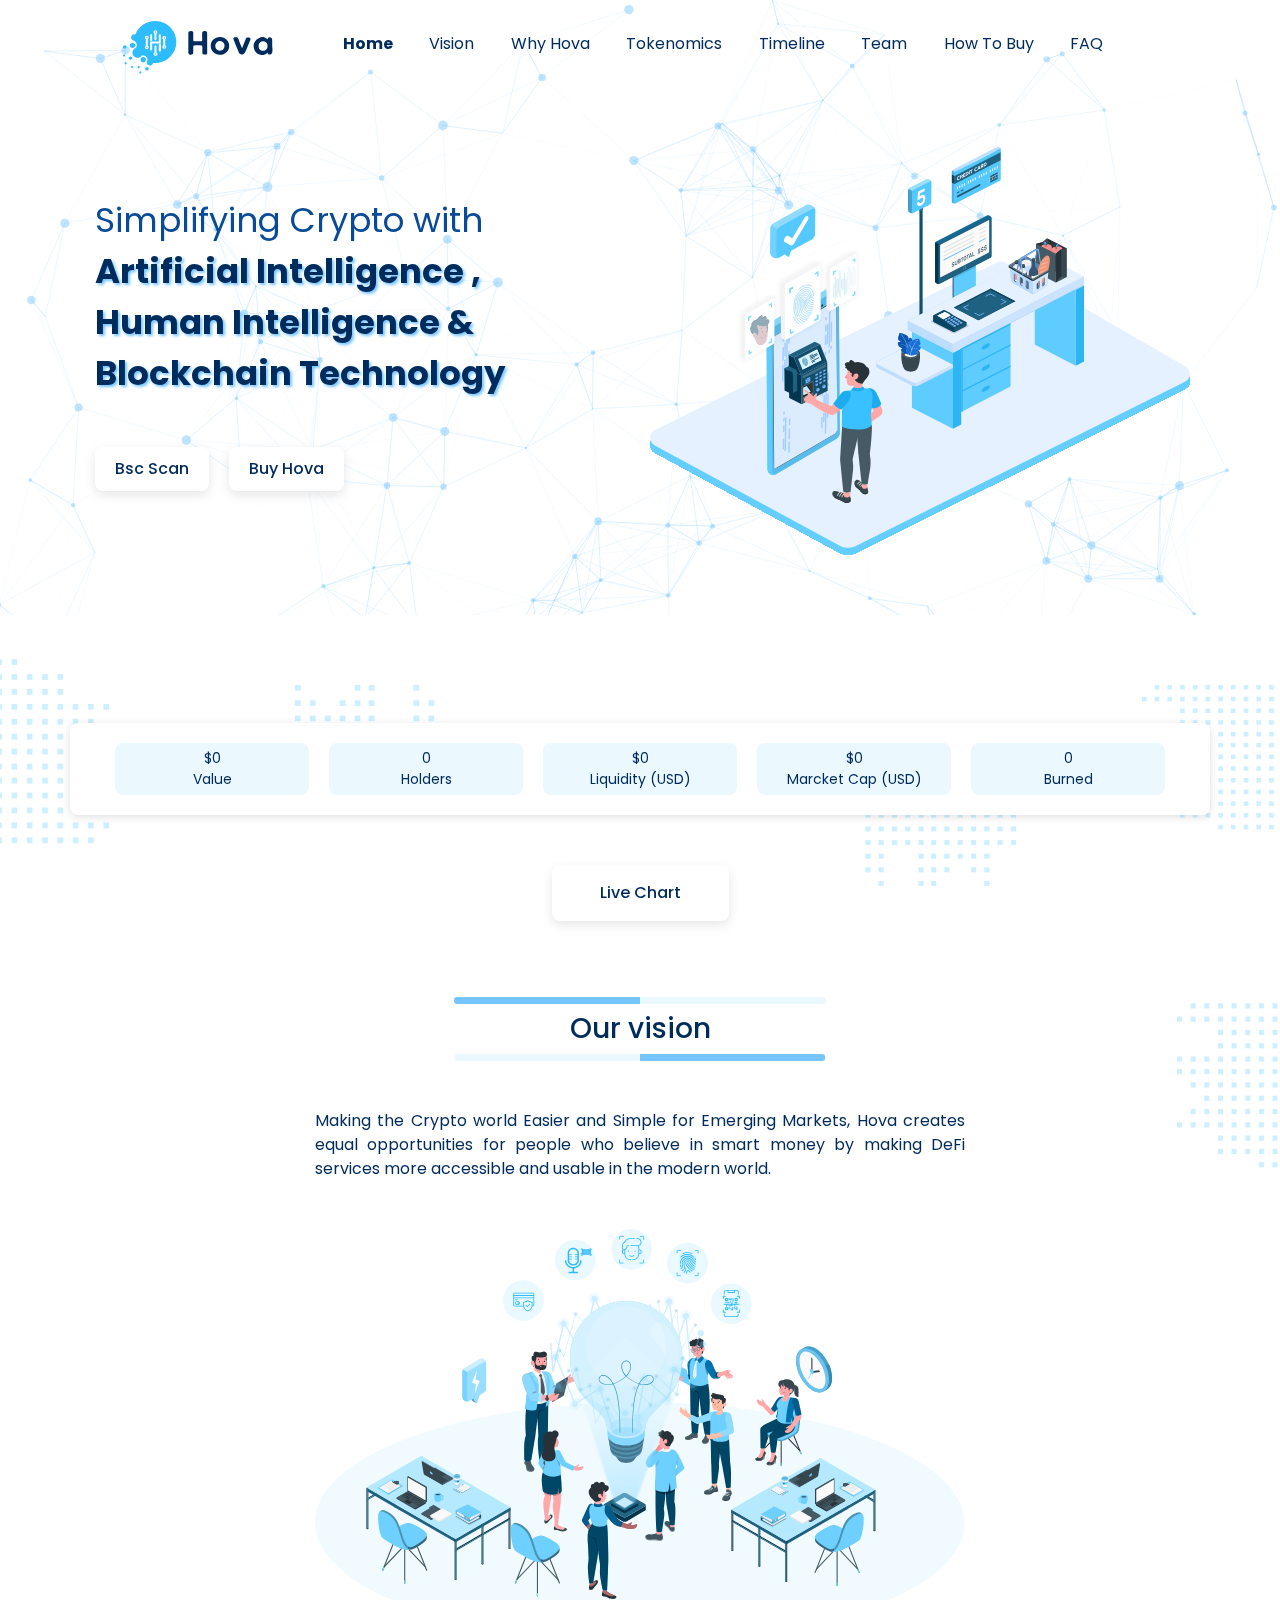
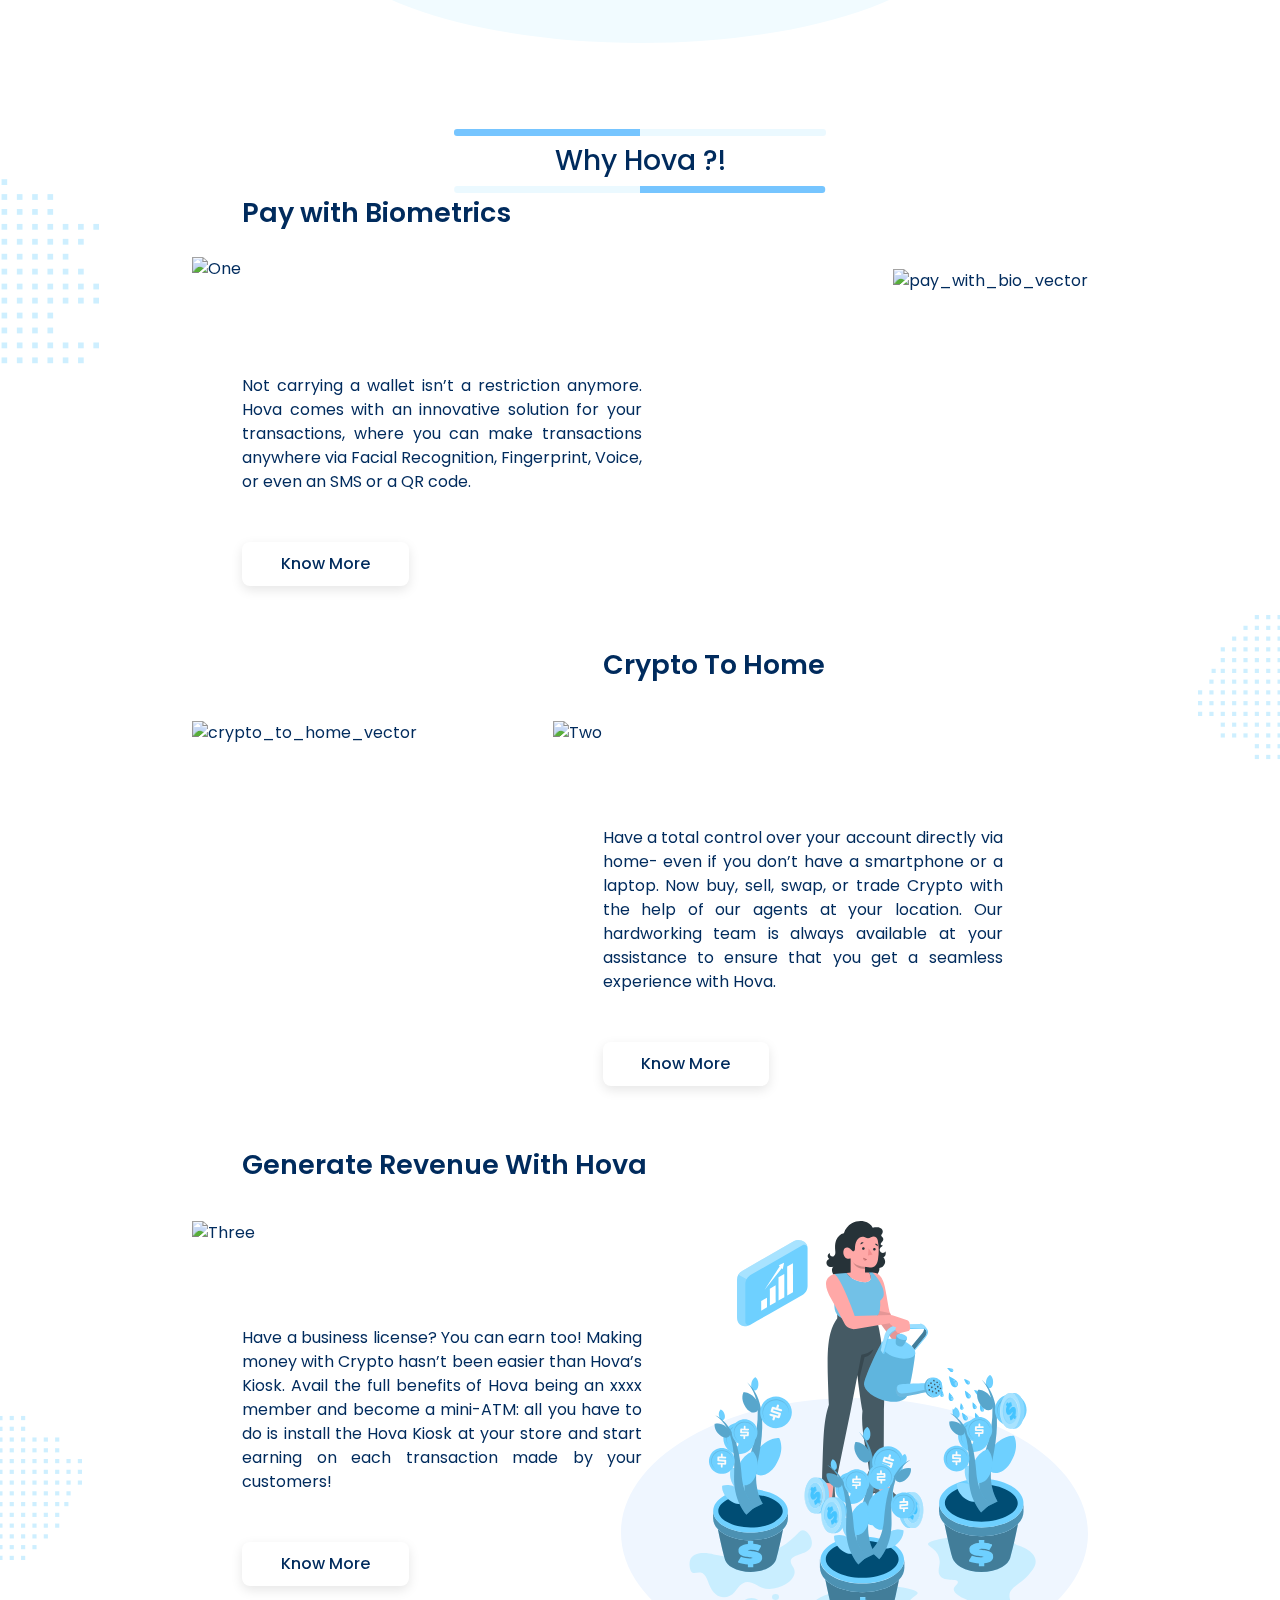
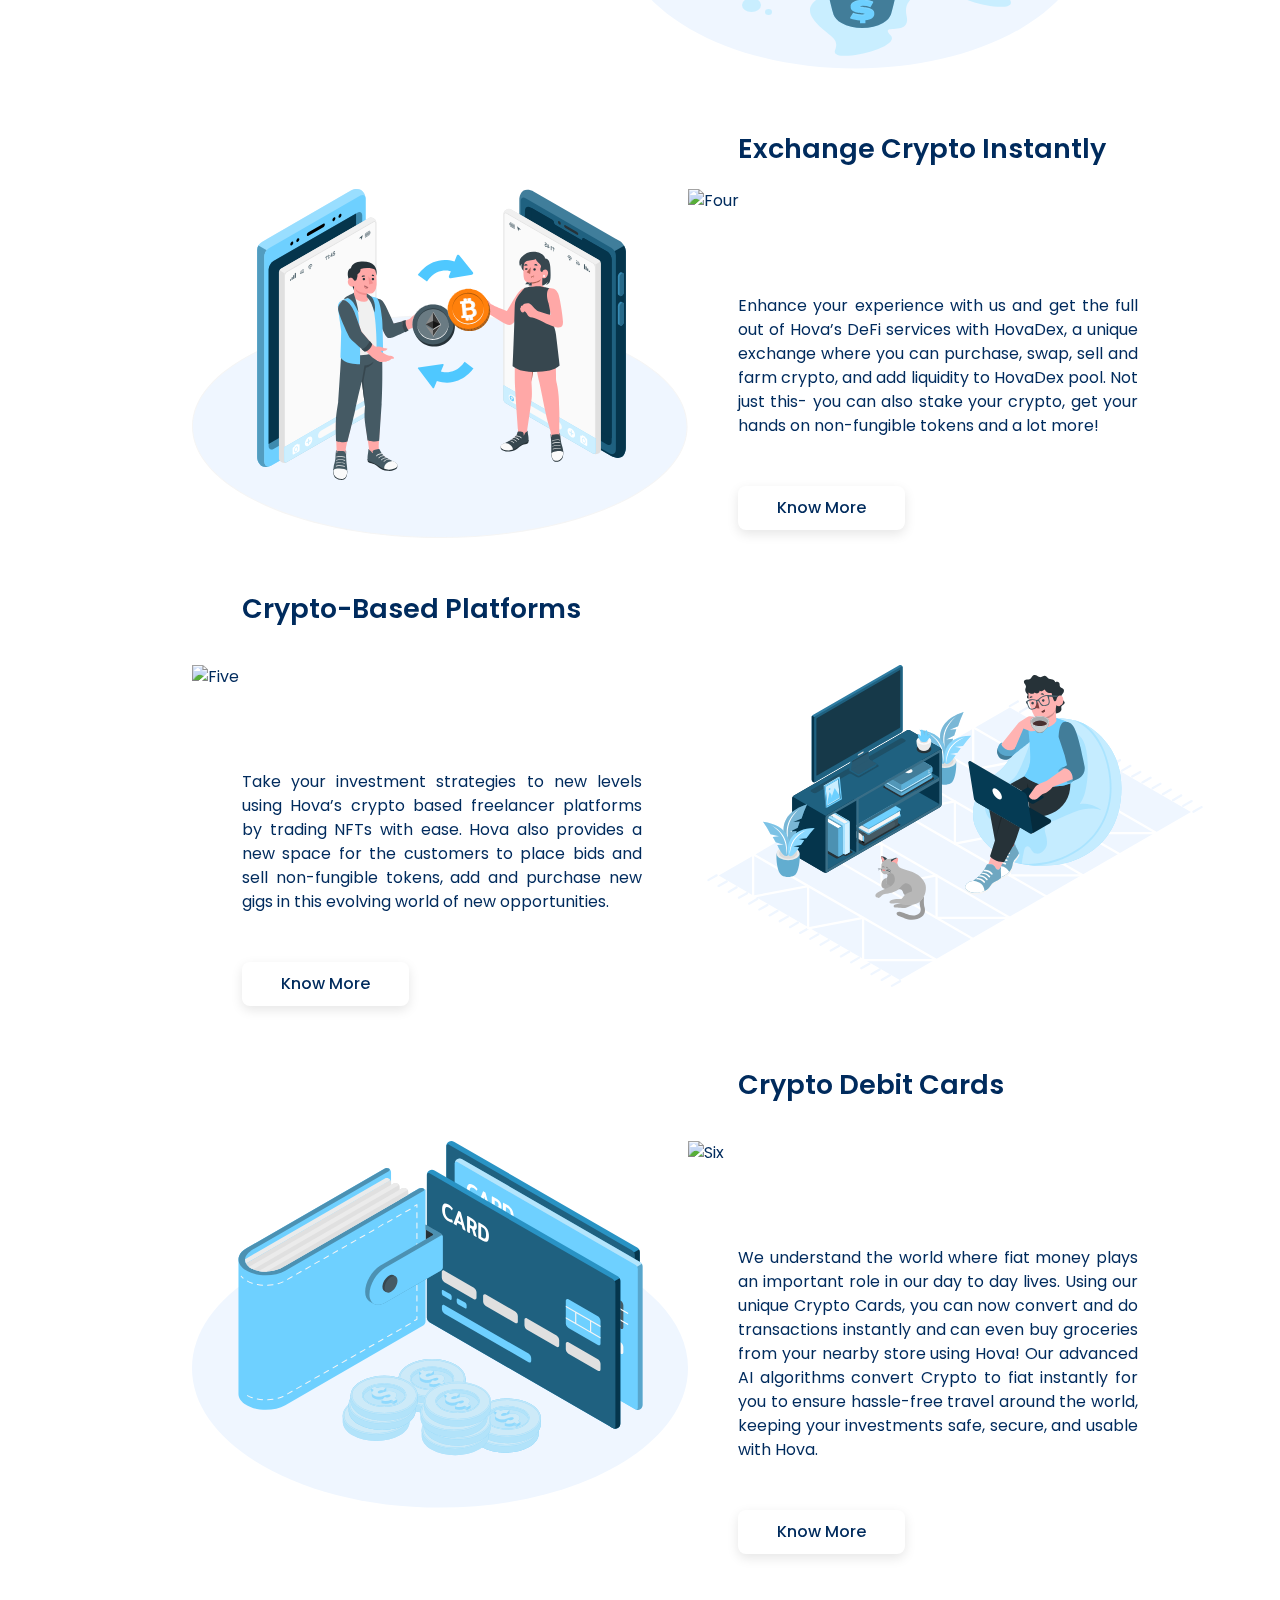
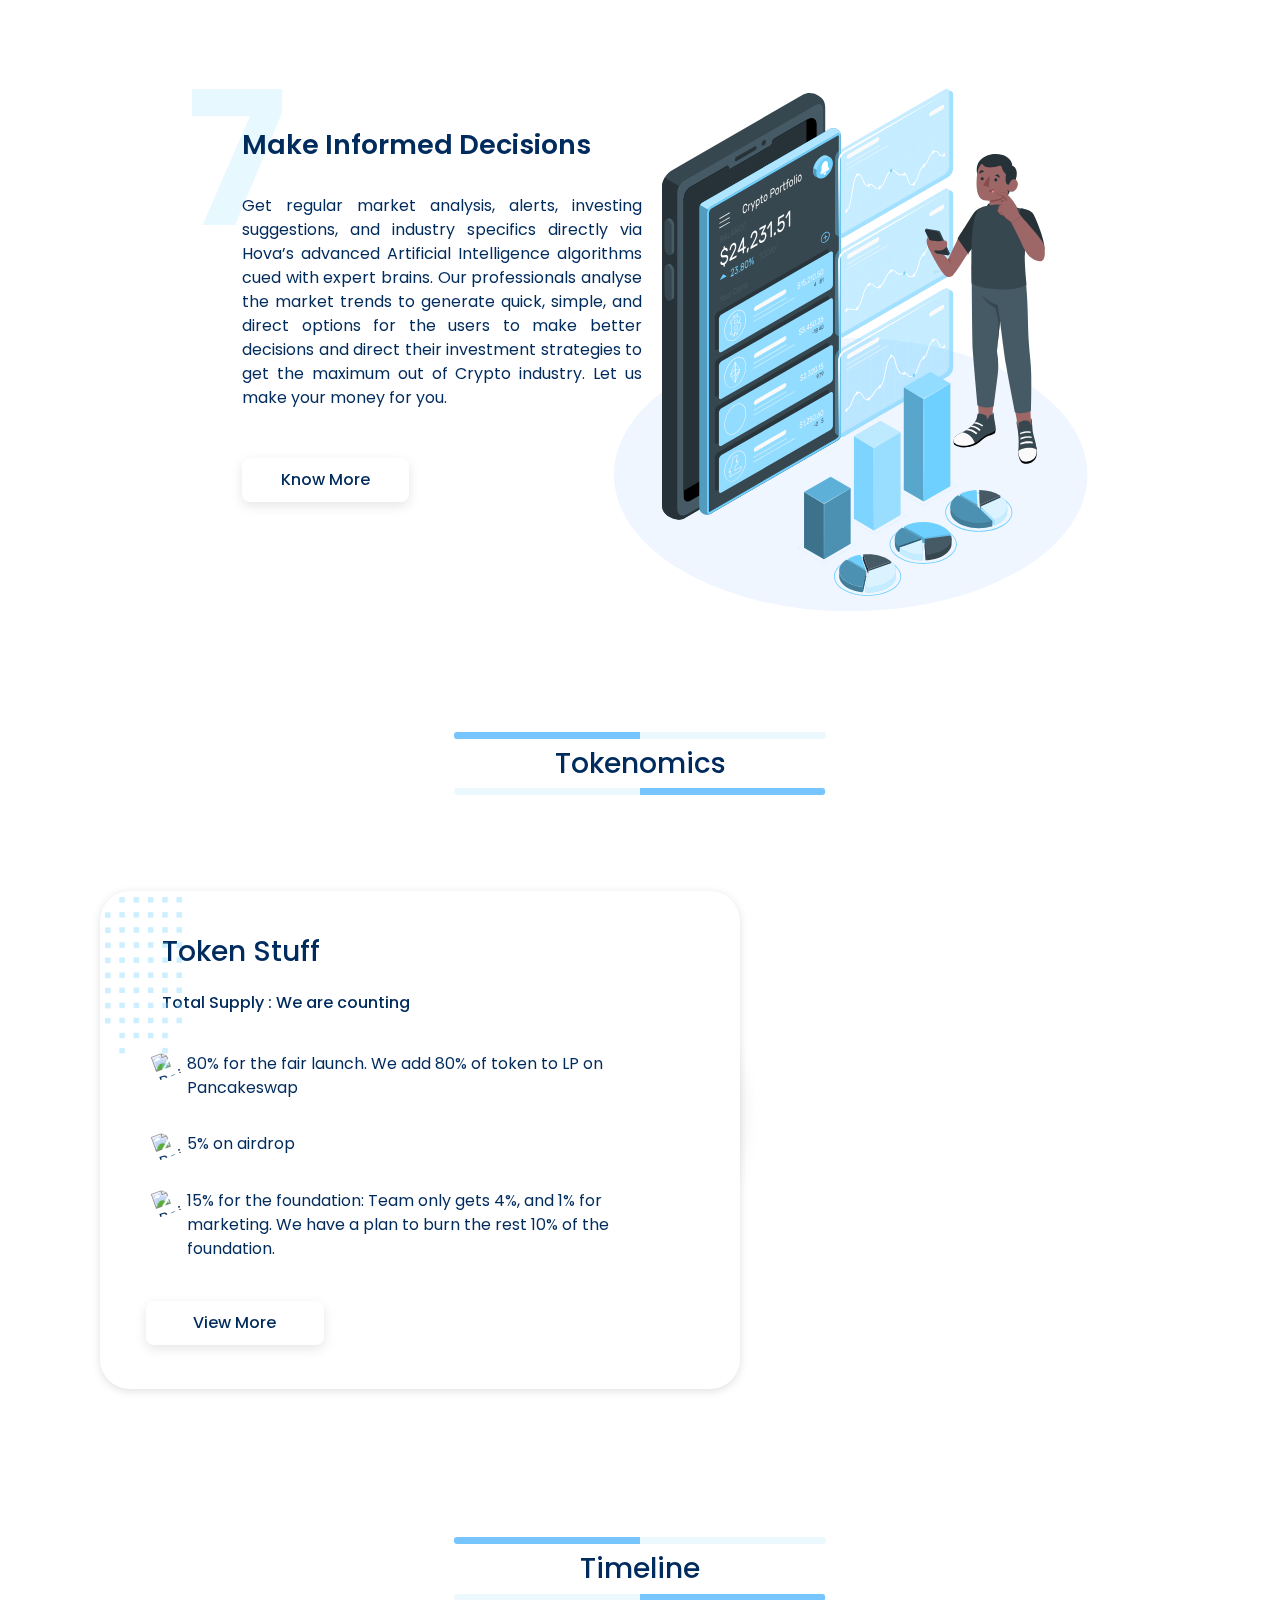
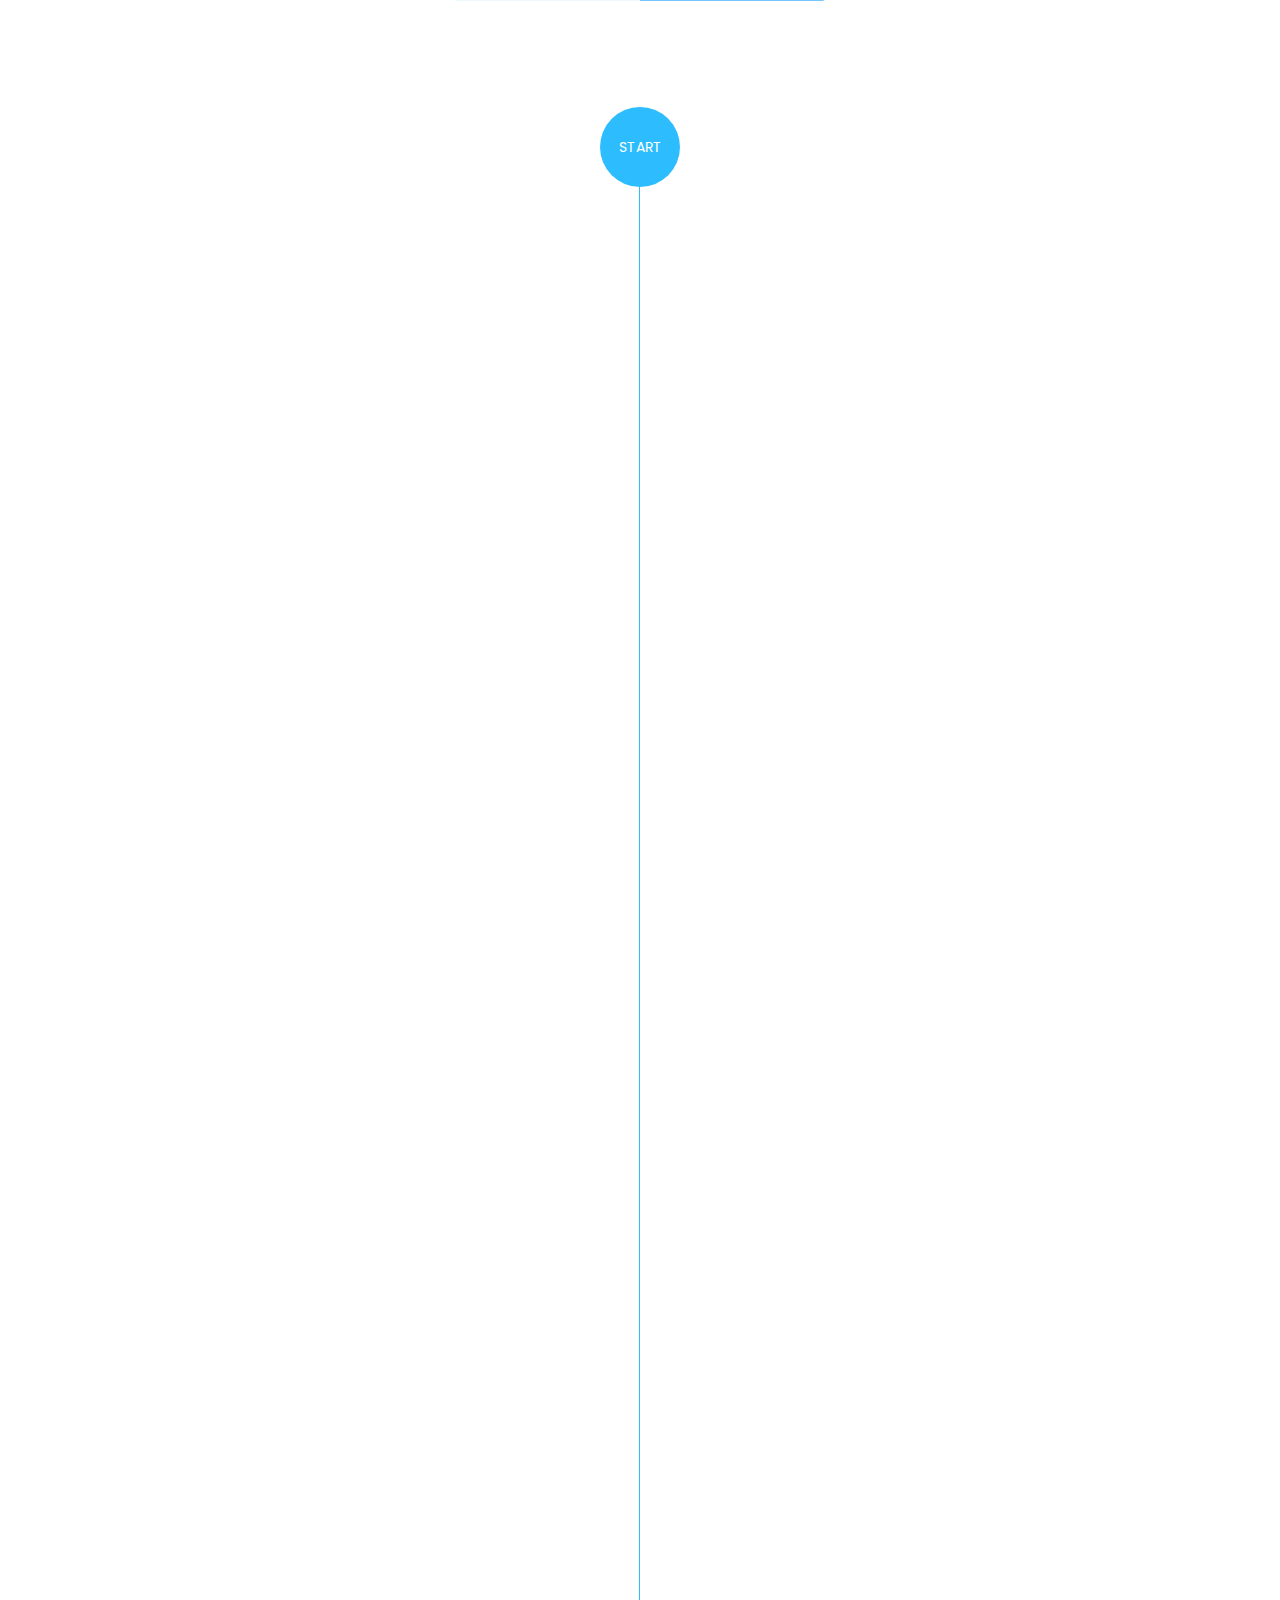
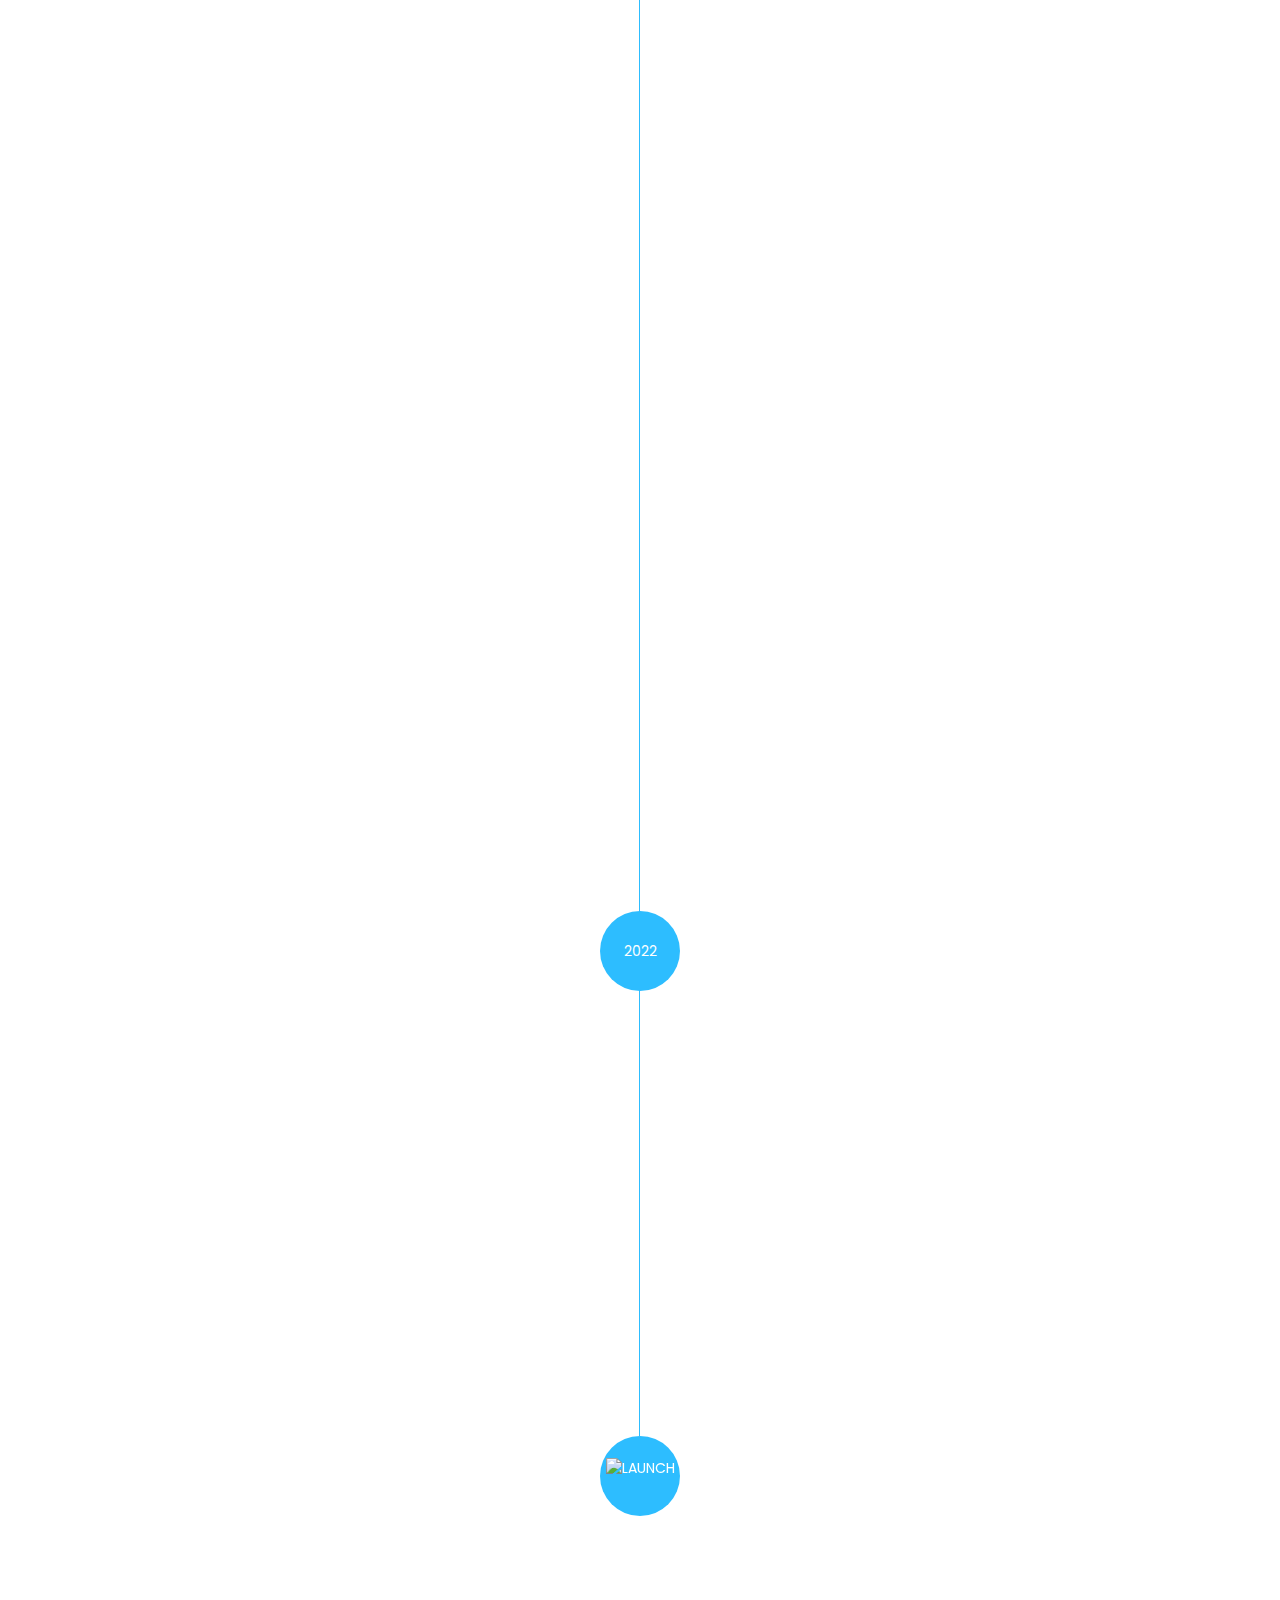
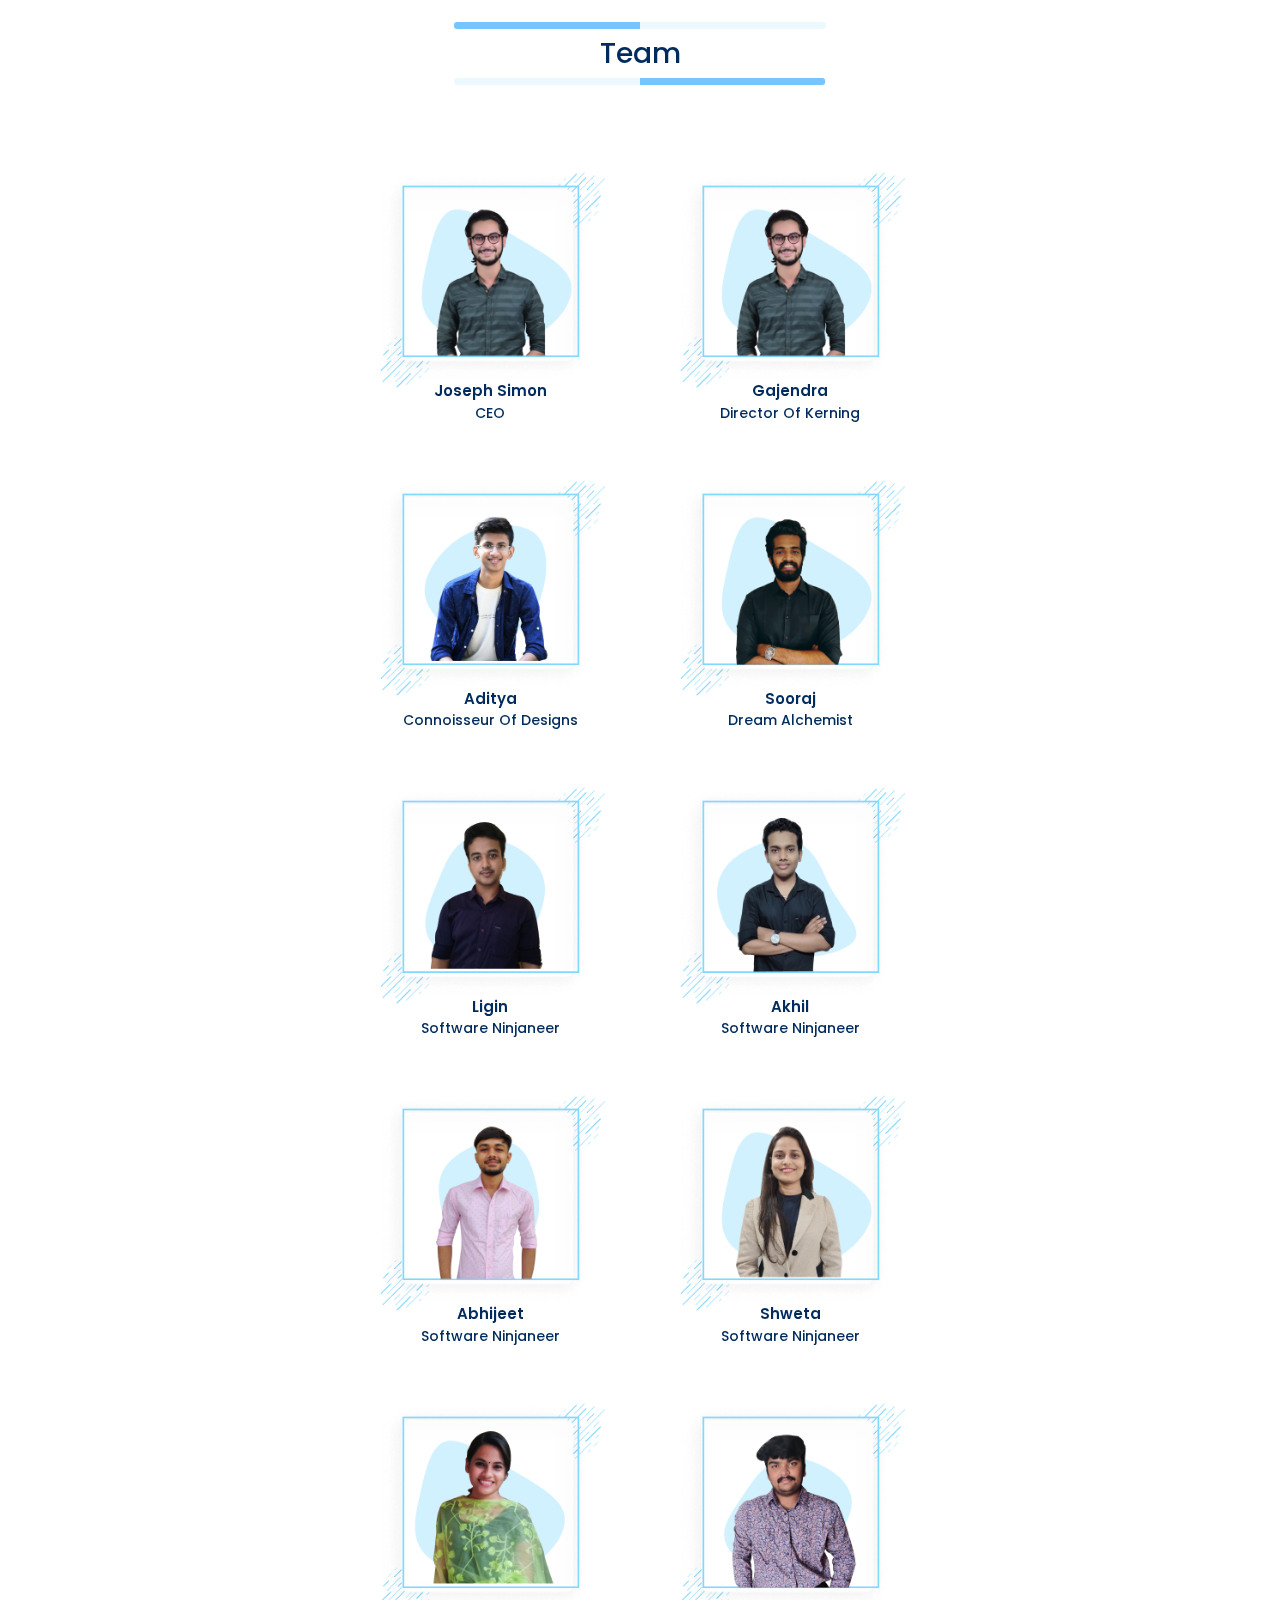
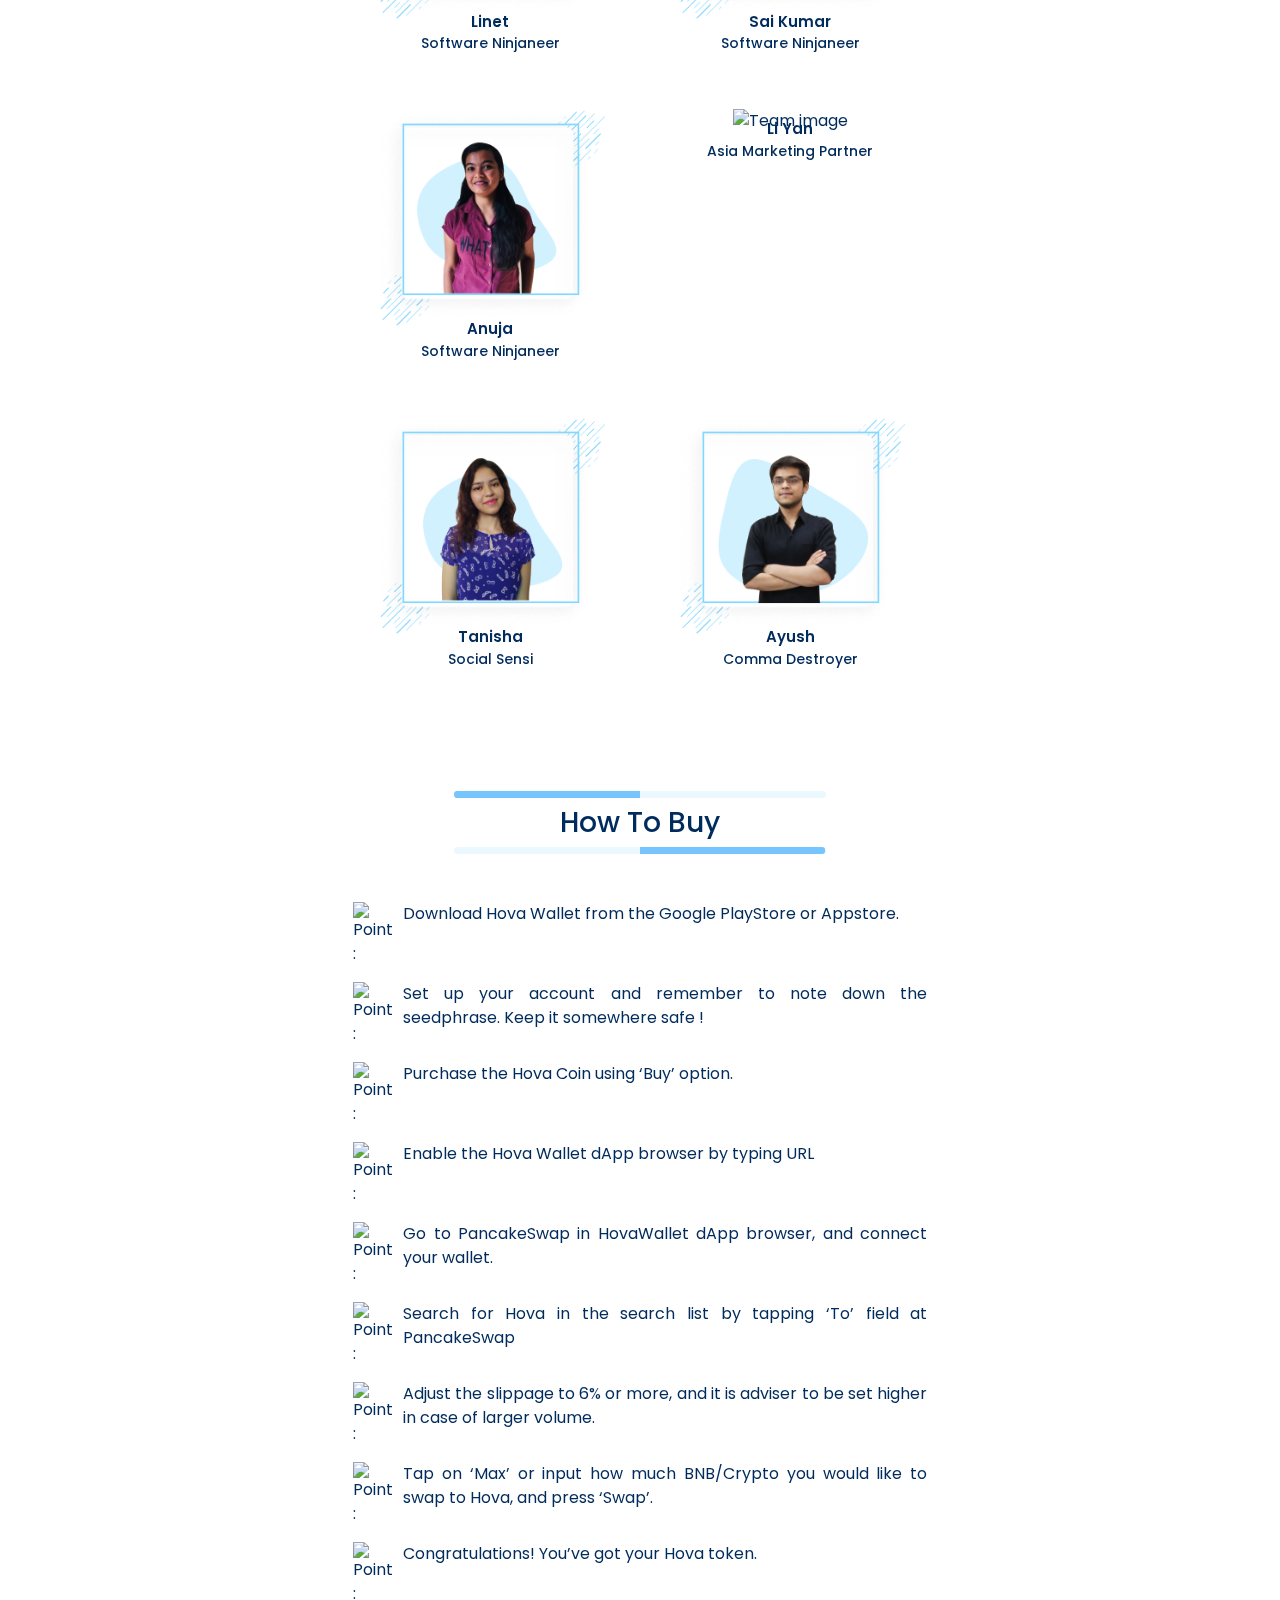
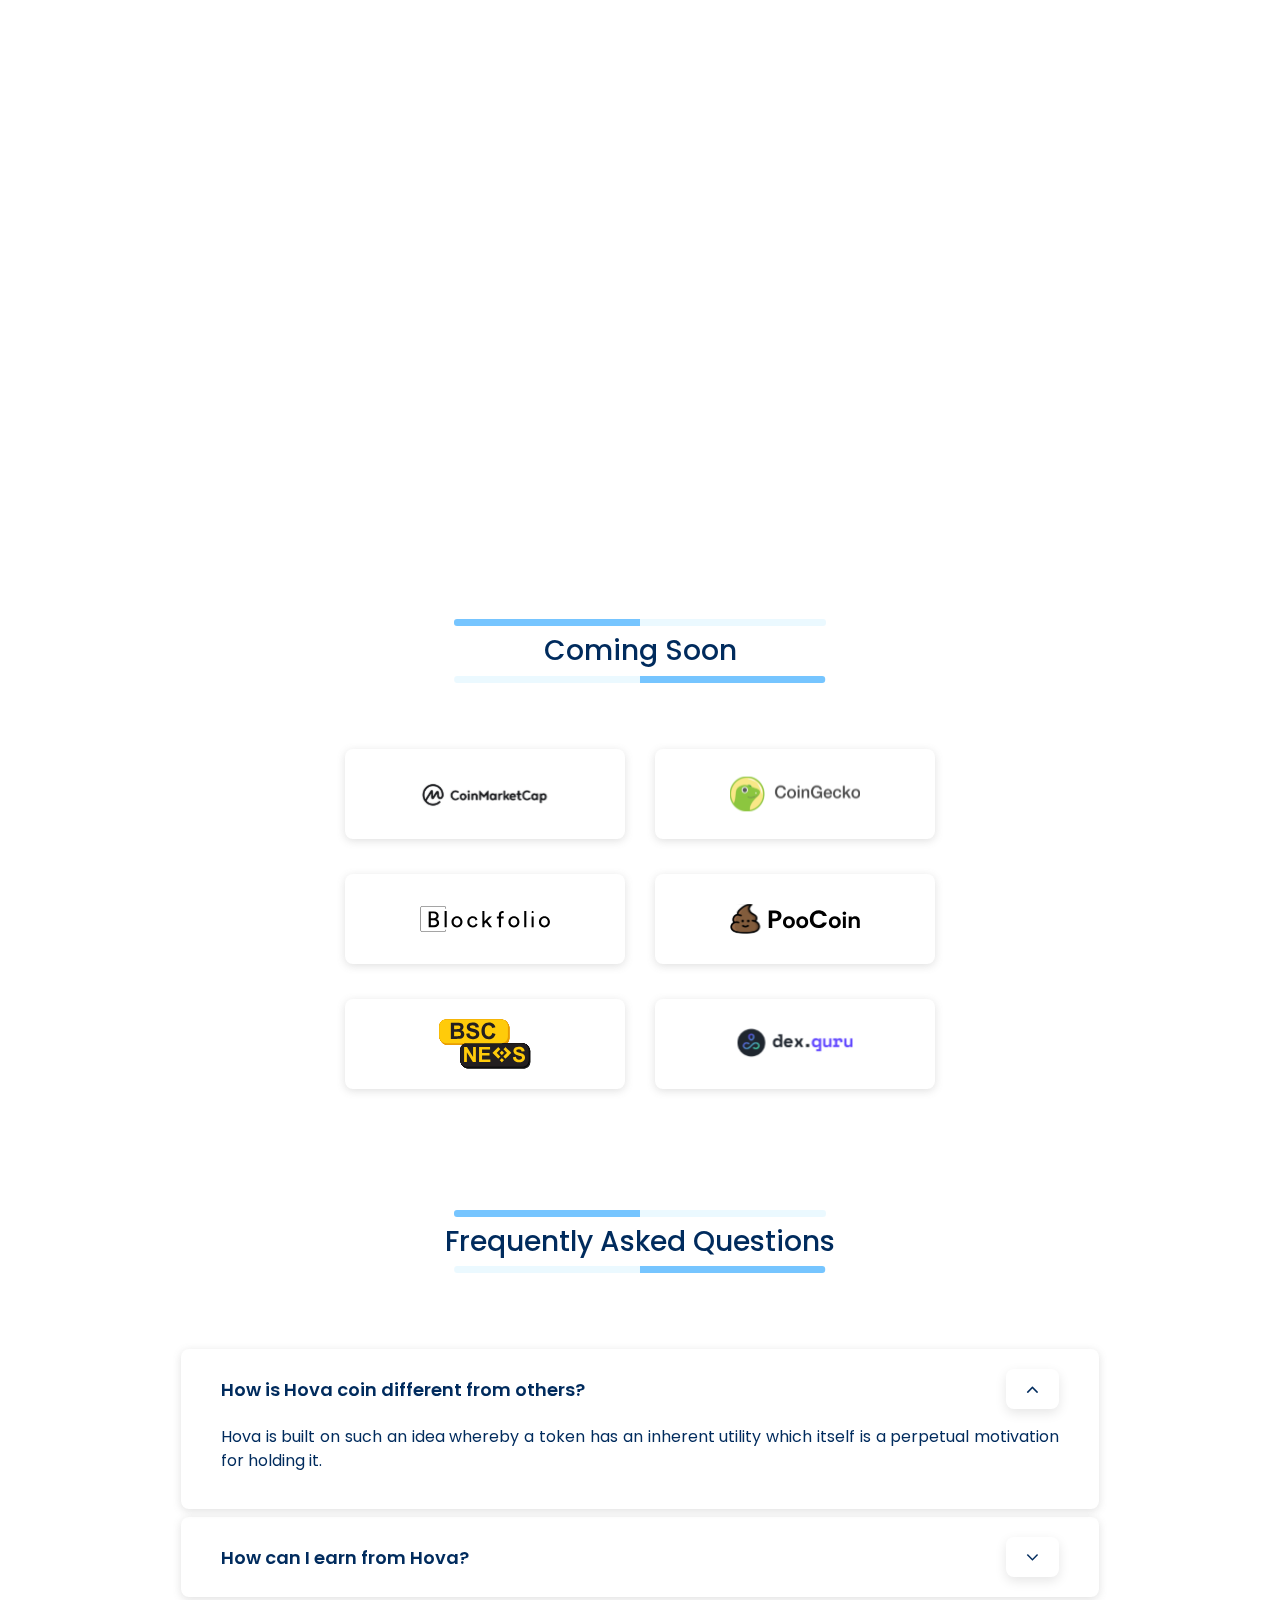
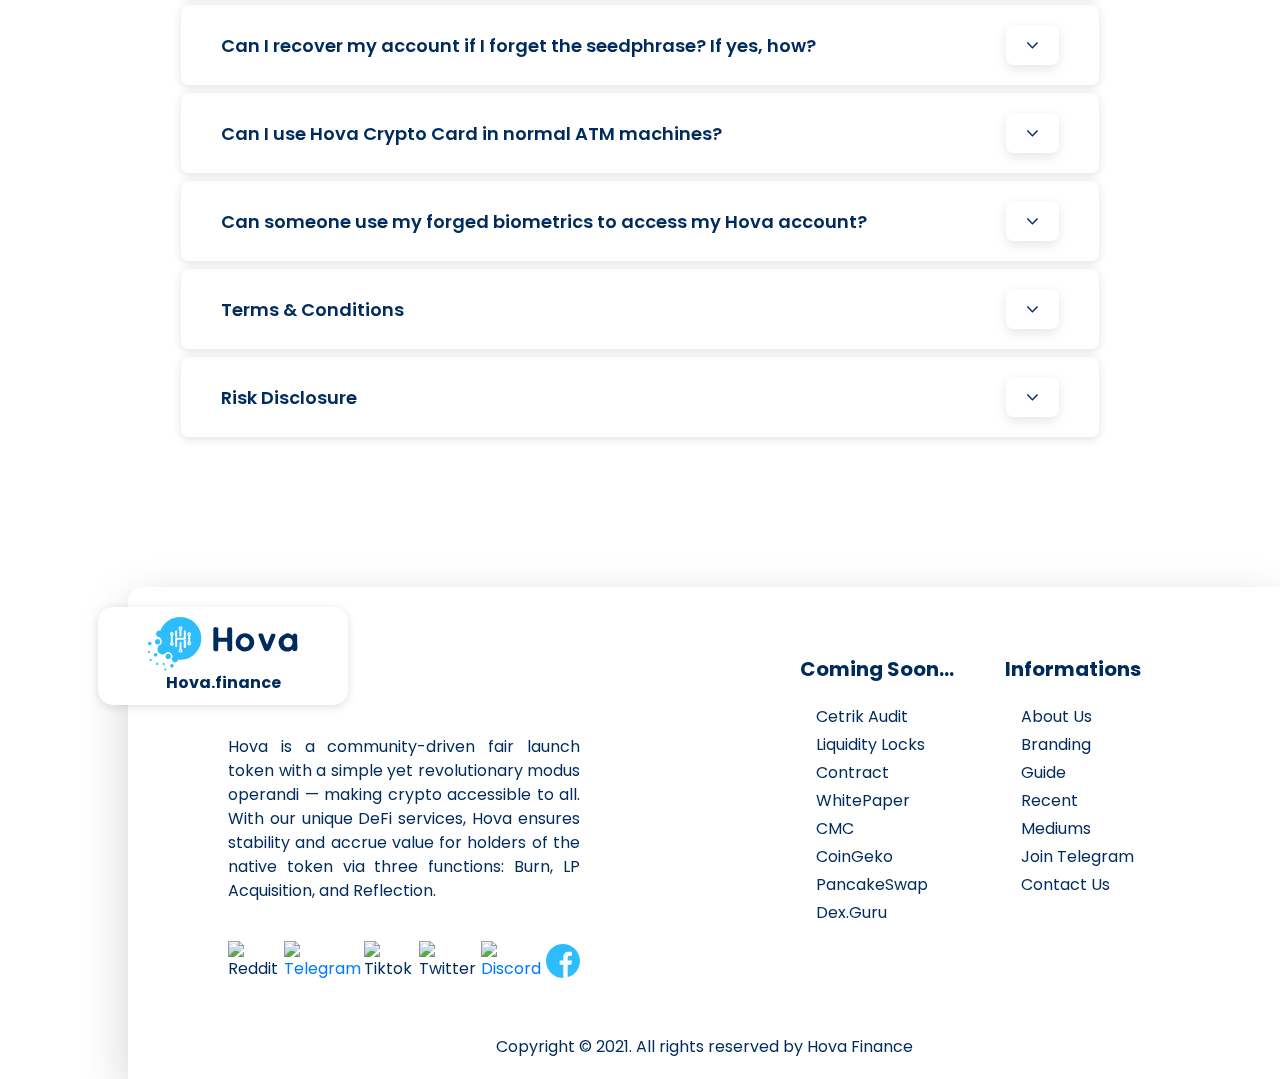
==== commit 12e64369: "Newimg,scroll size decresed,tokenomics padding increase" ====
--- a/index.html
+++ b/index.html
@@ -11,9 +11,7 @@
 
     <!-- Bootstrap -->
     <link rel="stylesheet" href="https://cdn.jsdelivr.net/npm/bootstrap@4.6.0/dist/css/bootstrap.min.css">
-    <script src="https://cdnjs.cloudflare.com/ajax/libs/jquery/3.6.0/jquery.min.js"
-        integrity="sha512-894YE6QWD5I59HgZOGReFYm4dnWc1Qt5NtvYSaNcOP+u1T9qYdvdihz0PPSiiqn/+/3e7Jo4EaG7TubfWGUrMQ=="
-        crossorigin="anonymous" referrerpolicy="no-referrer"></script>
+    <script src="https://cdnjs.cloudflare.com/ajax/libs/jquery/3.6.0/jquery.min.js" integrity="sha512-894YE6QWD5I59HgZOGReFYm4dnWc1Qt5NtvYSaNcOP+u1T9qYdvdihz0PPSiiqn/+/3e7Jo4EaG7TubfWGUrMQ==" crossorigin="anonymous" referrerpolicy="no-referrer"></script>
     <script src="https://cdn.jsdelivr.net/npm/popper.js@1.16.1/dist/umd/popper.min.js"></script>
     <script src="https://cdn.jsdelivr.net/npm/bootstrap@4.6.0/dist/js/bootstrap.min.js"></script>
     <!-- Bootstrap End -->
@@ -47,9 +45,7 @@
             <a class="navbar-brand my-auto" href="#">
                 <img src="assets/images/Hova Logo.svg" width="150" alt="Hova Logo">
             </a>
-            <button class="navbar-toggler mr-n3 shadow9 bg-white border-0" type="button" data-toggle="collapse"
-                data-target="#navbarText" aria-controls="navbarText" aria-expanded="false"
-                aria-label="Toggle navigation">
+            <button class="navbar-toggler mr-n3 shadow9 bg-white border-0" type="button" data-toggle="collapse" data-target="#navbarText" aria-controls="navbarText" aria-expanded="false" aria-label="Toggle navigation">
                 <span class="navbar-toggler-icon"></span>
             </button>
             <div class="collapse navbar-collapse" id="navbarText">
@@ -65,12 +61,10 @@
                             Hova</a>
                     </li>
                     <li class="nav-item">
-                        <a class="nav-link" id="tokenmics" onclick="menuClick(this.id)"
-                            href="#TokenmicsSection">Tokenomics</a>
+                        <a class="nav-link" id="tokenmics" onclick="menuClick(this.id)" href="#TokenmicsSection">Tokenomics</a>
                     </li>
                     <li class="nav-item">
-                        <a class="nav-link" id="TimeLine" onclick="menuClick(this.id)"
-                            href="#TimelineSection">Timeline</a>
+                        <a class="nav-link" id="TimeLine" onclick="menuClick(this.id)" href="#TimelineSection">Timeline</a>
                     </li>
                     <li class="nav-item">
                         <a class="nav-link" id="Team" onclick="menuClick(this.id)" href="#TeamSection">Team</a>
@@ -171,9 +165,7 @@
                 <hr class='colored mx-auto' style="transform: rotate(180deg);">
             </div>
             <div class="col col-sm-9 mx-auto mt-5 mb-5 text-justify">
-                Making the Crypto world Easier and Simple for Emerging Markets, Hova creates equal opportunities for
-                people who believe in smart money by making DeFi services more accessible and usable in the modern
-                world.
+                Making the Crypto world Easier and Simple for Emerging Markets, Hova creates equal opportunities for people who believe in smart money by making DeFi services more accessible and usable in the modern world.
             </div>
             <div class='col col-sm-9 mx-auto text-center'>
                 <img src="./assets/images/our vision.svg" class="img-fluid" alt="Team vector">
@@ -200,12 +192,9 @@
             </div>
             <div class="custom-card-description-wrap">
                 <div class="custom-card-description text-justify">
-                    Not carrying a wallet isn’t a restriction anymore. Hova comes with an innovative solution for your
-                    transactions, where you can make transactions anywhere via Facial Recognition, Fingerprint, Voice,
-                    or even an SMS or a QR code.
+                    Not carrying a wallet isn’t a restriction anymore. Hova comes with an innovative solution for your transactions, where you can make transactions anywhere via Facial Recognition, Fingerprint, Voice, or even an SMS or a QR code.
                     <br>
-                    <a href="./paywithbiometric.html"> <button type="button"
-                            class="shadow9 col-5 mt-5 custom-button">Know More</button></a>
+                    <a href="./paywithbiometric.html"> <button type="button" class="shadow9 col-5 mt-5 custom-button">Know More</button></a>
                 </div>
             </div>
         </div>
@@ -217,17 +206,14 @@
                 <div class="custom-card-title">Crypto To Home</div>
             </div>
             <div class="custom-card-image-wrap">
-                <img src="./assets/images/crtohome.svg" class="img-fluid custom-card-image-left"
-                    alt="crypto_to_home_vector">
+                <img src="./assets/images/crtohome.svg" class="img-fluid custom-card-image-left" alt="crypto_to_home_vector">
             </div>
             <div class="dot-img8">
                 <img src="./assets/images/bg-dot6.svg" alt="" srcset="">
             </div>
             <div class="custom-card-description-wrap">
                 <div class="custom-card-description text-justify">
-                    Have a total control over your account directly via home- even if you don’t have a smartphone or a
-                    laptop. Now buy, sell, swap, or trade Crypto with the help of our agents at your location. Our
-                    hardworking team is always available at your assistance to
+                    Have a total control over your account directly via home- even if you don’t have a smartphone or a laptop. Now buy, sell, swap, or trade Crypto with the help of our agents at your location. Our hardworking team is always available at your assistance to
                     ensure that you get a seamless experience with Hova.
                     <br>
                     <a href="./cryptotohome.html"><button type="button" class="shadow9 col-5 mt-5 custom-button">Know
@@ -247,9 +233,7 @@
             </div>
             <div class="custom-card-description-wrap">
                 <div class="custom-card-description text-justify">
-                    Have a business license? You can earn too! Making money with Crypto hasn’t been easier than Hova’s
-                    Kiosk. Avail the full benefits of Hova being an xxxx member and become a mini-ATM: all you have to
-                    do is install the Hova Kiosk at your store and start
+                    Have a business license? You can earn too! Making money with Crypto hasn’t been easier than Hova’s Kiosk. Avail the full benefits of Hova being an xxxx member and become a mini-ATM: all you have to do is install the Hova Kiosk at your store and start
                     earning on each transaction made by your customers!
                     <br>
                     <a href="./generate-revenue-hova.html"><button type="button"
@@ -264,17 +248,14 @@
                 <div class="custom-card-title mt-3">Exchange Crypto Instantly</div>
             </div>
             <div class="custom-card-image-wrap">
-                <img src="./assets/images/exchange vector.svg" class="img-fluid custom-card-image-left"
-                    alt="exchange_vector">
+                <img src="./assets/images/exchange vector.svg" class="img-fluid custom-card-image-left" alt="exchange_vector">
             </div>
             <div class="dot-img9">
                 <img src="./assets/images/bg-dot6.svg" alt="" srcset="">
             </div>
             <div class="custom-card-description-wrap">
                 <div class="custom-card-description text-justify">
-                    Enhance your experience with us and get the full out of Hova’s DeFi services with HovaDex, a unique
-                    exchange where you can purchase, swap, sell and farm crypto, and add liquidity to HovaDex pool. Not
-                    just this- you can also stake your crypto, get your
+                    Enhance your experience with us and get the full out of Hova’s DeFi services with HovaDex, a unique exchange where you can purchase, swap, sell and farm crypto, and add liquidity to HovaDex pool. Not just this- you can also stake your crypto, get your
                     hands on non-fungible tokens and a lot more!
                     <br>
                     <a href="./exchangehovawithhovadex.html">
@@ -290,14 +271,11 @@
                 <div class="custom-card-title">Crypto-Based Platforms</div>
             </div>
             <div class="custom-card-image-wrap">
-                <img src="./assets/images/platform vector.svg" style="transform: translateX(9vw);" class="img-fluid"
-                    alt="platform_vector">
+                <img src="./assets/images/platform vector.svg" style="transform: translateX(9vw);" class="img-fluid" alt="platform_vector">
             </div>
             <div class="custom-card-description-wrap">
                 <div class="custom-card-description text-justify">
-                    Take your investment strategies to new levels using Hova’s crypto based freelancer platforms by
-                    trading NFTs with ease. Hova also provides a new space for the customers to place bids and sell
-                    non-fungible tokens, add and purchase new gigs in this evolving
+                    Take your investment strategies to new levels using Hova’s crypto based freelancer platforms by trading NFTs with ease. Hova also provides a new space for the customers to place bids and sell non-fungible tokens, add and purchase new gigs in this evolving
                     world of new opportunities.
                     <br>
                     <a href="./crypto-based-platform.html">
@@ -317,11 +295,8 @@
             </div>
             <div class="custom-card-description-wrap">
                 <div class="custom-card-description text-justify">
-                    We understand the world where fiat money plays an important role in our day to day lives. Using our
-                    unique Crypto Cards, you can now convert and do transactions instantly and can even buy groceries
-                    from your nearby store using Hova! Our advanced AI algorithms
-                    convert Crypto to fiat instantly for you to ensure hassle-free travel around the world, keeping your
-                    investments safe, secure, and usable with Hova.
+                    We understand the world where fiat money plays an important role in our day to day lives. Using our unique Crypto Cards, you can now convert and do transactions instantly and can even buy groceries from your nearby store using Hova! Our advanced AI algorithms
+                    convert Crypto to fiat instantly for you to ensure hassle-free travel around the world, keeping your investments safe, secure, and usable with Hova.
                     <br>
                     <a href="./crytpdebitcard.html">
                         <button type="button" class="shadow9 col-5 mt-5 custom-button">Know More</button>
@@ -340,11 +315,8 @@
             </div>
             <div class="custom-card-description-wrap">
                 <div class="custom-card-description text-justify">
-                    Get regular market analysis, alerts, investing suggestions, and industry specifics directly via
-                    Hova’s advanced Artificial Intelligence algorithms cued with expert brains. Our professionals
-                    analyse the market trends to generate quick, simple, and direct
-                    options for the users to make better decisions and direct their investment strategies to get the
-                    maximum out of Crypto industry. Let us make your money for you.
+                    Get regular market analysis, alerts, investing suggestions, and industry specifics directly via Hova’s advanced Artificial Intelligence algorithms cued with expert brains. Our professionals analyse the market trends to generate quick, simple, and direct
+                    options for the users to make better decisions and direct their investment strategies to get the maximum out of Crypto industry. Let us make your money for you.
                     <br>
                     <a href="./make-informed-decision.html">
                         <button type="button" class="shadow9 col-5 mt-5 custom-button">Know More</button>
@@ -363,6 +335,8 @@
             <hr class='colored mx-auto'>
             <h2 class="mt-n2 mb-n2 section-title">Tokenomics</h2>
             <hr class='colored mx-auto mb-5' style="transform: rotate(180deg);">
+            <br>
+            <br>
             <div class='col col-sm-9 mx-auto text-center' data-aos="fade-up">
                 <img src="./assets/images/Rectangle 158.svg" class="shadow-img1" alt="Team vector">
                 <img src="./assets/images/Rectangle 158.svg" class="shadow-img2" alt="Team vector">
@@ -377,17 +351,13 @@
                         <h6 class="card-subtitle my-4 ml-3">Total Supply : We are counting</h6>
                         <div class="d-flex flex-column">
                             <div class="d-flex mx-2 my-3">
-                                <img src="./assets/images/bullet.svg" alt="Point 1 :" class="bullet-img mr-2"> 80% for
-                                the fair launch. We add 80% of token to LP on Pancakeswap
+                                <img src="./assets/images/bullet.svg" alt="Point 1 :" class="bullet-img mr-2"> 80% for the fair launch. We add 80% of token to LP on Pancakeswap
                             </div>
                             <div class="d-flex mx-2 my-3">
-                                <img src="./assets/images/bullet.svg " alt="Point 2 :" class="bullet-img mr-2 ">5% on
-                                airdrop
+                                <img src="./assets/images/bullet.svg " alt="Point 2 :" class="bullet-img mr-2 ">5% on airdrop
                             </div>
                             <div class="d-flex mx-2 my-3">
-                                <img src="./assets/images/bullet.svg" alt="Point 3 :" class="bullet-img mr-2">15% for
-                                the foundation: Team only gets 4%, and 1% for marketing. We have a plan to burn the rest
-                                10% of the foundation.
+                                <img src="./assets/images/bullet.svg" alt="Point 3 :" class="bullet-img mr-2">15% for the foundation: Team only gets 4%, and 1% for marketing. We have a plan to burn the rest 10% of the foundation.
                             </div>
                             <button type="button" class="shadow9 custom-button mt-4 mb-4 col-6 col-xl-4">View
                                 More</button>
@@ -428,27 +398,22 @@
                                     <div class="col-md-6">
                                         <div class="timeline-box border-0">
                                             <div class="timeline-text">
-                                                <h3 class="mb-3 " style="font-size:18px"><i
-                                                        class="fa fa-gears mr-2"></i> Phase 1</h3>
+                                                <h3 class="mb-3 " style="font-size:18px"><i class="fa fa-gears mr-2"></i> Phase 1</h3>
                                                 <ul class="list-unstyled mt-2">
                                                     <li class="mb-3 row">
-                                                        <div class="col-1"><img src="./assets/images/tick.svg"
-                                                                width="25" alt="Point :"></div>
+                                                        <div class="col-1"><img src="./assets/images/tick.svg" width="25" alt="Point :"></div>
                                                         <div class="col">Assemble our Avengers</div>
                                                     </li>
                                                     <li class="mb-3 row">
-                                                        <div class="col-1"><img src="./assets/images/tick.svg"
-                                                                width="25" alt="Point :"></div>
+                                                        <div class="col-1"><img src="./assets/images/tick.svg" width="25" alt="Point :"></div>
                                                         <div class="col">New Website & Concept Announcement</div>
                                                     </li>
                                                     <li class="mb-3 row">
-                                                        <div class="col-1"><img src="./assets/images/tick.svg"
-                                                                width="25" alt="Point :"></div>
+                                                        <div class="col-1"><img src="./assets/images/tick.svg" width="25" alt="Point :"></div>
                                                         <div class="col">Commence Social Media Campaigns</div>
                                                     </li>
                                                     <li class="mb-3 row">
-                                                        <div class="col-1"><img src="./assets/images/tick.svg"
-                                                                width="25" alt="Point :"></div>
+                                                        <div class="col-1"><img src="./assets/images/tick.svg" width="25" alt="Point :"></div>
                                                         <div class="col">Develop and publish Hova Road Map
                                                         </div>
                                                     </li>
@@ -468,36 +433,29 @@
                                     <div class="col-md-6">
                                         <div class="timeline-box border-0">
                                             <div class="timeline-text text-left ">
-                                                <h3 class="mb-3 " style="font-size:18px"><i class="fa fa-gears mr-3"
-                                                        style="font-size:18px"></i> Phase 2</h3>
+                                                <h3 class="mb-3 " style="font-size:18px"><i class="fa fa-gears mr-3" style="font-size:18px"></i> Phase 2</h3>
                                                 <ul class="list-unstyled mt-2 ">
                                                     <li class="mb-3 row">
-                                                        <div class="col-1"><img src="./assets/images/bullet.svg"
-                                                                width="25" alt="Point :"></div>
+                                                        <div class="col-1"><img src="./assets/images/bullet.svg" width="25" alt="Point :"></div>
                                                         <div class="col">Improve the Website and release Whitepaper V1.0
                                                         </div>
                                                     </li>
                                                     <li class="mb-3 row">
-                                                        <div class="col-1"><img src="./assets/images/bullet.svg"
-                                                                width="25" alt="Point :"></div>
+                                                        <div class="col-1"><img src="./assets/images/bullet.svg" width="25" alt="Point :"></div>
                                                         <div class="col">Aggressive Marketing Campaigns</div>
                                                     </li>
                                                     <li class="mb-3 row">
-                                                        <div class="col-1"><img src="./assets/images/bullet.svg"
-                                                                width="25" alt="Point :"></div>
+                                                        <div class="col-1"><img src="./assets/images/bullet.svg" width="25" alt="Point :"></div>
                                                         <div class="col">Focusing on Community Growth</div>
                                                     </li>
                                                     <li class="mb-3 row">
-                                                        <div class="col-1"><img src="./assets/images/bullet.svg"
-                                                                width="25" alt="Point :"></div>
-                                                        <div class="col">Prepare to get listed on Crypto sites:
-                                                            Coinmarketcap, Livecoinwatch, Block Folio, Delta,Poocoin
-                                                        </div>
-                                                    </li>
-
-                                                    <li class="mb-3 row">
-                                                        <div class="col-1"><img src="./assets/images/bullet.svg"
-                                                                width="25" alt="Point :"></div>
+                                                        <div class="col-1"><img src="./assets/images/bullet.svg" width="25" alt="Point :"></div>
+                                                        <div class="col">Prepare to get listed on Crypto sites: Coinmarketcap, Livecoinwatch, Block Folio, Delta,Poocoin
+                                                        </div>
+                                                    </li>
+
+                                                    <li class="mb-3 row">
+                                                        <div class="col-1"><img src="./assets/images/bullet.svg" width="25" alt="Point :"></div>
                                                         <div class="col">Research & Development of Primary Features
                                                             <ul class="mt-2 ml-5">
                                                                 <li class="mb-3">
@@ -540,22 +498,18 @@
                                     <div class="col-md-6 ">
                                         <div class="timeline-box border-0">
                                             <div class="timeline-text ">
-                                                <h3 class="mb-3 " style="font-size:18px"><i class="fa fa-gears mr-3"
-                                                        style="font-size:18px"></i> Phase 3</h3>
+                                                <h3 class="mb-3 " style="font-size:18px"><i class="fa fa-gears mr-3" style="font-size:18px"></i> Phase 3</h3>
                                                 <ul class="list-unstyled mt-2 ">
                                                     <li class="mb-3 row">
-                                                        <div class="col-1"><img src="./assets/images/bullet.svg"
-                                                                width="25" alt="Point :"></div>
+                                                        <div class="col-1"><img src="./assets/images/bullet.svg" width="25" alt="Point :"></div>
                                                         <div class="col">Get listed on a centralised exchange</div>
                                                     </li>
                                                     <li class="mb-3 row">
-                                                        <div class="col-1"><img src="./assets/images/bullet.svg"
-                                                                width="25" alt="Point :"></div>
+                                                        <div class="col-1"><img src="./assets/images/bullet.svg" width="25" alt="Point :"></div>
                                                         <div class="col">Launch Merchandise and other cool stuff</div>
                                                     </li>
                                                     <li class="mb-3 row">
-                                                        <div class="col-1"><img src="./assets/images/bullet.svg"
-                                                                width="25" alt="Point :"></div>
+                                                        <div class="col-1"><img src="./assets/images/bullet.svg" width="25" alt="Point :"></div>
                                                         <div class="col">Research and Development of more Hova features:
                                                             <ul class="mt-2 ml-5">
                                                                 <li class="mb-3">
@@ -588,38 +542,29 @@
                                     <div class="col-md-6 ">
                                         <div class="timeline-box border-0">
                                             <div class="timeline-text text-left ">
-                                                <h3 class="mb-3 " style="font-size:18px"><i class="fa fa-gears mr-3"
-                                                        style="font-size:18px"></i> Phase 4</h3>
+                                                <h3 class="mb-3 " style="font-size:18px"><i class="fa fa-gears mr-3" style="font-size:18px"></i> Phase 4</h3>
                                                 <ul class="list-unstyled mt-2 ">
                                                     <li class="mb-3 row">
-                                                        <div class="col-1"><img src="./assets/images/bullet.svg"
-                                                                width="25" alt="Point :"></div>
-                                                        <div class="col">Research & Developing Proof of Connection
-                                                            Blockchain Network
-                                                        </div>
-                                                    </li>
-                                                    <li class="mb-3 row">
-                                                        <div class="col-1"><img src="./assets/images/bullet.svg"
-                                                                width="25" alt="Point :"></div>
+                                                        <div class="col-1"><img src="./assets/images/bullet.svg" width="25" alt="Point :"></div>
+                                                        <div class="col">Research & Developing Proof of Connection Blockchain Network
+                                                        </div>
+                                                    </li>
+                                                    <li class="mb-3 row">
+                                                        <div class="col-1"><img src="./assets/images/bullet.svg" width="25" alt="Point :"></div>
                                                         <div class="col">Launching the Hova Crypto Card </div>
                                                     </li>
                                                     <li class="mb-3 row">
-                                                        <div class="col-1"><img src="./assets/images/bullet.svg"
-                                                                width="25" alt="Point :"></div>
-                                                        <div class="col">More marketing via Influencers, Event
-                                                            campaigning
-                                                        </div>
-                                                    </li>
-                                                    <li class="mb-3 row">
-                                                        <div class="col-1"><img src="./assets/images/bullet.svg"
-                                                                width="25" alt="Point :"></div>
-                                                        <div class="col">Expand partnership through regular outreach and
-                                                            collaborations
-                                                        </div>
-                                                    </li>
-                                                    <li class="mb-3 row">
-                                                        <div class="col-1"><img src="./assets/images/bullet.svg"
-                                                                width="25" alt="Point :"></div>
+                                                        <div class="col-1"><img src="./assets/images/bullet.svg" width="25" alt="Point :"></div>
+                                                        <div class="col">More marketing via Influencers, Event campaigning
+                                                        </div>
+                                                    </li>
+                                                    <li class="mb-3 row">
+                                                        <div class="col-1"><img src="./assets/images/bullet.svg" width="25" alt="Point :"></div>
+                                                        <div class="col">Expand partnership through regular outreach and collaborations
+                                                        </div>
+                                                    </li>
+                                                    <li class="mb-3 row">
+                                                        <div class="col-1"><img src="./assets/images/bullet.svg" width="25" alt="Point :"></div>
                                                         <div class="col">Develop E-commerce crypto plugins for
                                                             <ul class="mt-2 ml-5">
                                                                 <li class="mb-3">
@@ -666,24 +611,20 @@
                                     <div class="col-md-6 ">
                                         <div class="timeline-box border-0">
                                             <div class="timeline-text ">
-                                                <h3 class="mb-3" style="font-size:18px"><i class="fa fa-gears mr-3"
-                                                        style="font-size:18px"></i> Phase 5</h3>
+                                                <h3 class="mb-3" style="font-size:18px"><i class="fa fa-gears mr-3" style="font-size:18px"></i> Phase 5</h3>
                                                 <ul class="list-unstyled mt-2 ">
                                                     <li class="mb-3 row">
-                                                        <div class="col-1"><img src="./assets/images/bullet.svg"
-                                                                width="25" alt="Point :"></div>
+                                                        <div class="col-1"><img src="./assets/images/bullet.svg" width="25" alt="Point :"></div>
                                                         <div class="col">Launch our Telehealth platform
                                                         </div>
                                                     </li>
                                                     <li class="mb-3 row">
-                                                        <div class="col-1"><img src="./assets/images/bullet.svg"
-                                                                width="25" alt="Point :"></div>
+                                                        <div class="col-1"><img src="./assets/images/bullet.svg" width="25" alt="Point :"></div>
                                                         <div class="col">Developing Affordable Smart Mining Devices
                                                         </div>
                                                     </li>
                                                     <li class="mb-3 row">
-                                                        <div class="col-1"><img src="./assets/images/bullet.svg"
-                                                                width="25" alt="Point :"></div>
+                                                        <div class="col-1"><img src="./assets/images/bullet.svg" width="25" alt="Point :"></div>
                                                         <div class="col">Develop more features based on community Needs
                                                         </div>
                                                     </li>
@@ -694,8 +635,7 @@
                                 </div>
                             </div>
                             <div class="timeline-start">
-                                <p style="display: inline-block;"><img class="mt-n3"
-                                        src="./assets/images/rocket launch.svg" alt="launch" width="50"></p>
+                                <p style="display: inline-block;"><img class="mt-n3" src="./assets/images/rocket launch.svg" alt="launch" width="50"></p>
                             </div>
                             <!-- <div class="timeline-launch " data-aos="fade-up ">
                                 <div class="timeline-box ">
@@ -736,8 +676,7 @@
                 <div class="team-img-contain">
                     <img src="./assets/images/team/team-gajendra.png" class="team-image" alt="Team image">
                     <div class="overlay"></div>
-                    <a href="https://www.linkedin.com/in/gajendra-choudhary-a97828203/" target="_blank"
-                        class="button-social"> <img src="./assets/images/linkedin.svg" alt="linkedin"> </a>
+                    <a href="https://www.linkedin.com/in/gajendra-choudhary-a97828203/" target="_blank" class="button-social"> <img src="./assets/images/linkedin.svg" alt="linkedin"> </a>
                 </div>
                 <div class="team-name">Joseph Simon</div>
                 <div class="team-position">CEO</div>
@@ -746,8 +685,7 @@
                 <div class="team-img-contain">
                     <img src="./assets/images/team/team-gajendra.png" class="team-image" alt="Team image">
                     <div class="overlay"></div>
-                    <a href="https://www.linkedin.com/in/gajendra-choudhary-a97828203/" target="_blank"
-                        class="button-social"> <img src="./assets/images/linkedin.svg" alt="linkedin"> </a>
+                    <a href="https://www.linkedin.com/in/gajendra-choudhary-a97828203/" target="_blank" class="button-social"> <img src="./assets/images/linkedin.svg" alt="linkedin"> </a>
                 </div>
                 <div class="team-name">Gajendra</div>
                 <div class="team-position">Director Of Kerning</div>
@@ -766,8 +704,7 @@
                 <div class="team-img-contain">
                     <img src="./assets/images/team/team-sooraj.png" class="team-image" alt="Team image">
                     <div class="overlay"></div>
-                    <a href="https://www.linkedin.com/in/sooraj-krishnankutty-879bb611a/" target="_blank"
-                        class="button-social"><img src="./assets/images/linkedin.svg" alt="linkedin"> </a>
+                    <a href="https://www.linkedin.com/in/sooraj-krishnankutty-879bb611a/" target="_blank" class="button-social"><img src="./assets/images/linkedin.svg" alt="linkedin"> </a>
                 </div>
                 <div class="team-name">Sooraj</div>
                 <div class="team-position">Dream Alchemist</div>
@@ -786,8 +723,7 @@
                 <div class="team-img-contain">
                     <img src="./assets/images/team/team-akhil.png" class="team-image" alt="Team image">
                     <div class="overlay"></div>
-                    <a href="https://www.linkedin.com/in/akhilsiby" target="_blank" class="button-social"> <img
-                            src="./assets/images/linkedin.svg" alt="linkedin"> </a>
+                    <a href="https://www.linkedin.com/in/akhilsiby" target="_blank" class="button-social"> <img src="./assets/images/linkedin.svg" alt="linkedin"> </a>
                 </div>
                 <div class="team-name">Akhil</div>
                 <div class="team-position">Software Ninjaneer</div>
@@ -796,8 +732,7 @@
                 <div class="team-img-contain">
                     <img src="./assets/images/team/team-abhijeet.png" class="team-image" alt="Team image">
                     <div class="overlay"></div>
-                    <a href="https://www.linkedin.com/in/abhijeet-narayan-tiwari-466975157/" target="_blank"
-                        class="button-social"> <img src="./assets/images/linkedin.svg" alt="linkedin"> </a>
+                    <a href="https://www.linkedin.com/in/abhijeet-narayan-tiwari-466975157/" target="_blank" class="button-social"> <img src="./assets/images/linkedin.svg" alt="linkedin"> </a>
                 </div>
                 <div class="team-name">Abhijeet </div>
                 <div class="team-position">Software Ninjaneer</div>
@@ -816,8 +751,7 @@
                 <div class="team-img-contain">
                     <img src="./assets/images/team/team-linet.png" class="team-image" alt="Team image">
                     <div class="overlay"></div>
-                    <a href="https://www.linkedin.com/in/linetmshaji/" target="_blank" class="button-social"> <img
-                            src="./assets/images/linkedin.svg" alt="linkedin"> </a>
+                    <a href="https://www.linkedin.com/in/linetmshaji/" target="_blank" class="button-social"> <img src="./assets/images/linkedin.svg" alt="linkedin"> </a>
                 </div>
                 <div class="team-name">Linet</div>
                 <div class="team-position">Software Ninjaneer</div>
@@ -826,8 +760,7 @@
                 <div class="team-img-contain">
                     <img src="./assets/images/team/team-saikumar.png" class="team-image" alt="Team image">
                     <div class="overlay"></div>
-                    <a href="https://www.linkedin.com/in/saikumar-pulluri-9224121b6/" target="_blank"
-                        class="button-social"> <img src="./assets/images/linkedin.svg" alt="linkedin"> </a>
+                    <a href="https://www.linkedin.com/in/saikumar-pulluri-9224121b6/" target="_blank" class="button-social"> <img src="./assets/images/linkedin.svg" alt="linkedin"> </a>
                 </div>
                 <div class="team-name">Sai Kumar</div>
                 <div class="team-position">Software Ninjaneer</div>
@@ -846,8 +779,7 @@
                 <div class="team-img-contain">
                     <img src="./assets/images/team/team-liyan.png" class="team-image" alt="Team image">
                     <div class="overlay"></div>
-                    <a href="https://www.linkedin.com/in/li-yan-197552129/" target="_blank" class="button-social"> <img
-                            src="./assets/images/linkedin.svg" alt="linkedin"> </a>
+                    <a href="https://www.linkedin.com/in/li-yan-197552129/" target="_blank" class="button-social"> <img src="./assets/images/linkedin.svg" alt="linkedin"> </a>
                 </div>
                 <div class="team-name">Li Yan</div>
                 <div class="team-position">Asia Marketing Partner</div>
@@ -890,8 +822,7 @@
                     </li>
                     <li class="mb-3 row">
                         <div class="col-1"><img src="./assets/images/bullet.svg" width="25" alt="Point :"></div>
-                        <div class="col">Set up your account and remember to note down the seedphrase. Keep it somewhere
-                            safe !</div>
+                        <div class="col">Set up your account and remember to note down the seedphrase. Keep it somewhere safe !</div>
                     </li>
                     <li class="mb-3 row">
                         <div class="col-1"><img src="./assets/images/bullet.svg" width="25" alt="Point :"></div>
@@ -911,13 +842,11 @@
                     </li>
                     <li class="mb-3 row">
                         <div class="col-1"><img src="./assets/images/bullet.svg" width="25" alt="Point :"></div>
-                        <div class="col">Adjust the slippage to 6% or more, and it is adviser to be set higher in case
-                            of larger volume.</div>
+                        <div class="col">Adjust the slippage to 6% or more, and it is adviser to be set higher in case of larger volume.</div>
                     </li>
                     <li class="mb-3 row">
                         <div class="col-1"><img src="./assets/images/bullet.svg" width="25" alt="Point :"></div>
-                        <div class="col">Tap on ‘Max’ or input how much BNB/Crypto you would like to swap to Hova, and
-                            press ‘Swap’.</div>
+                        <div class="col">Tap on ‘Max’ or input how much BNB/Crypto you would like to swap to Hova, and press ‘Swap’.</div>
                     </li>
                     <li class="mb-3 row">
                         <div class="col-1"><img src="./assets/images/bullet.svg" width="25" alt="Point :"></div>
@@ -925,10 +854,7 @@
                     </li>
                 </ul>
                 <br>
-                <iframe class="video-wrap mt-5" src="https://www.youtube.com/embed/K4DyBUG242c"
-                    title="YouTube video player" frameborder="0"
-                    allow="accelerometer; autoplay; clipboard-write; encrypted-media; gyroscope; picture-in-picture"
-                    allowfullscreen></iframe>
+                <iframe class="video-wrap mt-5" src="https://www.youtube.com/embed/K4DyBUG242c" title="YouTube video player" frameborder="0" allow="accelerometer; autoplay; clipboard-write; encrypted-media; gyroscope; picture-in-picture" allowfullscreen></iframe>
             </div>
         </div>
         <!-- How to Buy End -->
@@ -977,120 +903,87 @@
 
 
                 <div class="shadow6 m-2 faq-card-wrap">
-                    <div id="headingThree" class="d-flex  faq-card-head" data-toggle="collapse"
-                        data-target="#collapseThree" aria-expanded="false">
+                    <div id="headingThree" class="d-flex  faq-card-head" data-toggle="collapse" data-target="#collapseThree" aria-expanded="false">
                         <div class="my-auto">How is Hova coin different from others?</div>
                         <i class="fa fa-angle-down shadow9 custom-button faq-card-arrow"></i>
                     </div>
 
-                    <div id="collapseThree" class="collapse show faq-card-body text-justify pb-3 pt-3"
-                        aria-labelledby="headingThree" data-parent="#accordionExample">
-                        Hova is built on such an idea whereby a token has an inherent utility which itself is a
-                        perpetual motivation for holding it.
+                    <div id="collapseThree" class="collapse show faq-card-body text-justify pb-3 pt-3" aria-labelledby="headingThree" data-parent="#accordionExample">
+                        Hova is built on such an idea whereby a token has an inherent utility which itself is a perpetual motivation for holding it.
                     </div>
                 </div>
 
                 <div class="shadow6 m-2 faq-card-wrap">
-                    <div id="headingFour" class="d-flex  faq-card-head" data-toggle="collapse"
-                        data-target="#collapseFour" aria-expanded="false">
+                    <div id="headingFour" class="d-flex  faq-card-head" data-toggle="collapse" data-target="#collapseFour" aria-expanded="false">
                         <div class="my-auto">How can I earn from Hova?</div>
                         <i class="fa fa-angle-down shadow9 custom-button faq-card-arrow"></i>
                     </div>
 
-                    <div id="collapseFour" class="collapse faq-card-body text-justify pb-3 pt-3"
-                        aria-labelledby="headingFour" data-parent="#accordionExample">
-                        Hova provides many options to generate additional income. We support Staking, Yield Farming,
-                        Commissions via Customer transactions, and an integrated freelancer platform where you can get
-                        gigs, trade NFTs, and a lot more.
+                    <div id="collapseFour" class="collapse faq-card-body text-justify pb-3 pt-3" aria-labelledby="headingFour" data-parent="#accordionExample">
+                        Hova provides many options to generate additional income. We support Staking, Yield Farming, Commissions via Customer transactions, and an integrated freelancer platform where you can get gigs, trade NFTs, and a lot more.
                     </div>
                 </div>
 
 
                 <div class="shadow6 m-2 faq-card-wrap">
-                    <div id="headingFive" class="d-flex  faq-card-head" data-toggle="collapse"
-                        data-target="#collapseFive" aria-expanded="false">
+                    <div id="headingFive" class="d-flex  faq-card-head" data-toggle="collapse" data-target="#collapseFive" aria-expanded="false">
                         <div class="my-auto">Can I recover my account if I forget the seedphrase? If yes, how?</div>
                         <i class="fa fa-angle-down shadow9 custom-button faq-card-arrow"></i>
                     </div>
 
-                    <div id="collapseFive" class="collapse faq-card-body text-justify pb-3 pt-3"
-                        aria-labelledby="headingFive" data-parent="#accordionExample">
-                        Hova’s revolutionary artificial intelligence and biometric recognition systems have made it
-                        possible to recover your account even without a seedphrase.
+                    <div id="collapseFive" class="collapse faq-card-body text-justify pb-3 pt-3" aria-labelledby="headingFive" data-parent="#accordionExample">
+                        Hova’s revolutionary artificial intelligence and biometric recognition systems have made it possible to recover your account even without a seedphrase.
                     </div>
                 </div>
 
 
                 <div class="shadow6 m-2 faq-card-wrap">
-                    <div id="headingSix" class="d-flex  faq-card-head" data-toggle="collapse" data-target="#collapseSix"
-                        aria-expanded="false">
+                    <div id="headingSix" class="d-flex  faq-card-head" data-toggle="collapse" data-target="#collapseSix" aria-expanded="false">
                         <div class="my-auto">Can I use Hova Crypto Card in normal ATM machines?</div>
                         <i class="fa fa-angle-down shadow9 custom-button faq-card-arrow"></i>
                     </div>
 
-                    <div id="collapseSix" class="collapse faq-card-body text-justify pb-3 pt-3"
-                        aria-labelledby="headingSix" data-parent="#accordionExample">
-                        Yes! You can use Hova Card anywhere in the world and make transitions both in fiat and Crypto
-                        instantly and securely.
+                    <div id="collapseSix" class="collapse faq-card-body text-justify pb-3 pt-3" aria-labelledby="headingSix" data-parent="#accordionExample">
+                        Yes! You can use Hova Card anywhere in the world and make transitions both in fiat and Crypto instantly and securely.
                     </div>
                 </div>
 
 
                 <div class="shadow6 m-2 faq-card-wrap">
-                    <div id="headingSeven" class="d-flex  faq-card-head" data-toggle="collapse"
-                        data-target="#collapseSeven" aria-expanded="false">
+                    <div id="headingSeven" class="d-flex  faq-card-head" data-toggle="collapse" data-target="#collapseSeven" aria-expanded="false">
                         <div class="my-auto">Can someone use my forged biometrics to access my Hova account?</div>
                         <i class="fa fa-angle-down shadow9 custom-button faq-card-arrow"></i>
                     </div>
 
-                    <div id="collapseSeven" class="collapse faq-card-body text-justify pb-3 pt-3"
-                        aria-labelledby="headingSeven" data-parent="#accordionExample">
-                        Absolutely not! Hova’s security system will allow you to have each detail of your account
-                        activities on a real-time basis, and our double security feature ensures every transaction is
-                        made with your confirmation.
+                    <div id="collapseSeven" class="collapse faq-card-body text-justify pb-3 pt-3" aria-labelledby="headingSeven" data-parent="#accordionExample">
+                        Absolutely not! Hova’s security system will allow you to have each detail of your account activities on a real-time basis, and our double security feature ensures every transaction is made with your confirmation.
                     </div>
                 </div>
 
                 <div class="shadow6 m-2 faq-card-wrap">
-                    <div id="headingOne" class="d-flex  faq-card-head" data-toggle="collapse" data-target="#collapseOne"
-                        aria-expanded="false">
+                    <div id="headingOne" class="d-flex  faq-card-head" data-toggle="collapse" data-target="#collapseOne" aria-expanded="false">
                         <div class="my-auto">Terms & Conditions</div>
                         <i class="fa fa-angle-down shadow9 custom-button faq-card-arrow"></i>
                     </div>
 
-                    <div id="collapseOne" class="collapse faq-card-body text-justify pb-3 pt-3"
-                        aria-labelledby="headingOne" data-parent="#accordionExample">
-                        No information provided on this site can be accounted for as investment or trading advice. Every
-                        financial institution is prone to market risks and any content of the website should not be
-                        treated as a counsel for asset growth. We do not give any recommendation
-                        over buying, trading, or selling Cryptocurrency and any such investment made is solely up to
-                        your own discretion. You should talk to your financial advisor before making any investment in
-                        Cryptocurrency. By purchasing Hova you
-                        agree not to hold the team liable for any downfall, losses, or taxes you may incur. This is not
-                        a security investment and although we provide community-driven Decentralised Financing services,
-                        we do not encourage trading in Crypto
-                        where the governments have put restrictions over its use. Always make sure you are trading
-                        within the legal framework of your territory and the Hova team cannot ensure compliance with
-                        your local laws and regulations.
+                    <div id="collapseOne" class="collapse faq-card-body text-justify pb-3 pt-3" aria-labelledby="headingOne" data-parent="#accordionExample">
+                        No information provided on this site can be accounted for as investment or trading advice. Every financial institution is prone to market risks and any content of the website should not be treated as a counsel for asset growth. We do not give any recommendation
+                        over buying, trading, or selling Cryptocurrency and any such investment made is solely up to your own discretion. You should talk to your financial advisor before making any investment in Cryptocurrency. By purchasing Hova you
+                        agree not to hold the team liable for any downfall, losses, or taxes you may incur. This is not a security investment and although we provide community-driven Decentralised Financing services, we do not encourage trading in Crypto
+                        where the governments have put restrictions over its use. Always make sure you are trading within the legal framework of your territory and the Hova team cannot ensure compliance with your local laws and regulations.
                     </div>
                 </div>
 
 
                 <div class="shadow6 m-2 faq-card-wrap">
-                    <div id="headingTwo" class="d-flex  faq-card-head" data-toggle="collapse" data-target="#collapseTwo"
-                        aria-expanded="false">
+                    <div id="headingTwo" class="d-flex  faq-card-head" data-toggle="collapse" data-target="#collapseTwo" aria-expanded="false">
                         <div class="my-auto">Risk Disclosure</div>
                         <i class="fa fa-angle-down shadow9 custom-button faq-card-arrow"></i>
                     </div>
 
-                    <div id="collapseTwo" class="collapse faq-card-body text-justify pb-3 pt-3"
-                        aria-labelledby="headingTwo" data-parent="#accordionExample">
-                        Kindly note there are consistent risks involved in trading in any form of Cryptocurrency related
-                        to smart contracts. We are not financial investment or trading advisors. We do provide
-                        suggestions on the site, but all the information published here should
-                        be independently verified. We cannot be held accountable for any losses incurred because of the
-                        market risks involved. You should always analyse, observe, and research or talk to a
-                        professional financial advisor before making any
+                    <div id="collapseTwo" class="collapse faq-card-body text-justify pb-3 pt-3" aria-labelledby="headingTwo" data-parent="#accordionExample">
+                        Kindly note there are consistent risks involved in trading in any form of Cryptocurrency related to smart contracts. We are not financial investment or trading advisors. We do provide suggestions on the site, but all the information published here should
+                        be independently verified. We cannot be held accountable for any losses incurred because of the market risks involved. You should always analyse, observe, and research or talk to a professional financial advisor before making any
                         investment or trade. Never trade with the money you cannot afford to lose.
                     </div>
                 </div>
@@ -1108,9 +1001,7 @@
                     <div class="font-weight-bold">Hova.finance</div>
                 </div>
                 <div class="footer-description text-justify">
-                    Hova is a community-driven fair launch token with a simple yet revolutionary modus operandi — making
-                    crypto accessible to all. With our unique DeFi services, Hova ensures stability and accrue value for
-                    holders of the native token via three functions:
+                    Hova is a community-driven fair launch token with a simple yet revolutionary modus operandi — making crypto accessible to all. With our unique DeFi services, Hova ensures stability and accrue value for holders of the native token via three functions:
                     Burn, LP Acquisition, and Reflection.</div>
                 <div class="footer-social-links">
                     <img src="./assets/images/reddit.svg" alt="Reddit">
--- a/assets/libs/style.css
+++ b/assets/libs/style.css
@@ -79,7 +79,8 @@
     white-space: nowrap;
 }
 
-.btn.focus, .btn:focus {
+.btn.focus,
+.btn:focus {
     outline: 0;
     box-shadow: 0 0 0 0.2rem #fff;
 }
@@ -162,6 +163,7 @@
     font-size: 28px;
 }
 
+
 /* Custom card */
 
 .custom-card-wrap {
@@ -213,7 +215,9 @@
     width: 400px;
 }
 
+
 /* Custom card End */
+
 
 /* Team section */
 
@@ -282,6 +286,7 @@
     padding: 10px;
 }
 
+
 /* Team section end */
 
 @media (max-width:786px) {
@@ -293,6 +298,7 @@
     /* Team section end */
 }
 
+
 /* Video Player */
 
 .video-wrap {
@@ -305,7 +311,9 @@
     color: var(--DarkBlue);
 }
 
+
 /* Video Player End */
+
 
 /* Listed on */
 
@@ -326,7 +334,9 @@
     padding: 10px;
 }
 
+
 /* Listed on End */
+
 
 /*Faq section*/
 
@@ -362,7 +372,9 @@
     height: 40px;
 }
 
+
 /* FAQ End */
+
 
 /* Footer */
 
@@ -419,6 +431,7 @@
     color: var(--DarkBlue);
 }
 
+
 /* Footer End */
 
 @media only screen and (max-width: 1100px) {
@@ -608,6 +621,7 @@
     }
 }
 
+
 /* New style*/
 
 .dot-img1 {
@@ -615,6 +629,7 @@
     z-index: 0;
     top: 80px;
     left: -40px;
+    opacity: 0.65;
     transform: rotate(90deg);
 }
 
@@ -623,6 +638,7 @@
     z-index: 0;
     top: 70px;
     left: 250px;
+    opacity: 0.65;
 }
 
 .dot-img3 {
@@ -630,6 +646,7 @@
     z-index: 0;
     top: 70px;
     right: 0;
+    opacity: 0.65;
 }
 
 .dot-img4 {
@@ -637,6 +654,7 @@
     z-index: 0;
     top: 170px;
     right: 250px;
+    opacity: 0.65;
 }
 
 .dot-img5 {
@@ -645,6 +663,7 @@
     top: 420px;
     right: -30px;
     transform: rotate(90deg);
+    opacity: 0.65;
 }
 
 .dot-img6 {
@@ -653,6 +672,7 @@
     top: 1200px;
     left: -50px;
     transform: rotate(90deg);
+    opacity: 0.65;
 }
 
 .dot-img7 {
@@ -663,7 +683,7 @@
     z-index: 2;
     transform: rotate();
     overflow: hidden;
-    opacity: 0.5;
+    opacity: 0.65;
 }
 
 .dot-img8 {
@@ -673,6 +693,7 @@
     top: 100rem;
     z-index: 0;
     overflow: hidden;
+    opacity: 0.65;
 }
 
 .dot-img9 {
@@ -683,6 +704,7 @@
     z-index: 0;
     overflow: hidden;
     transform: rotate(180deg);
+    opacity: 0.65;
 }
 
 .dot-img10 {
@@ -692,6 +714,7 @@
     top: 6px;
     z-index: 0;
     overflow: hidden;
+    opacity: 0.65;
 }
 
 .dot-img11 {
@@ -701,6 +724,7 @@
     top: 6px;
     z-index: 0;
     overflow: hidden;
+    opacity: 0.65;
 }
 
 #TokenmicsSection {
@@ -800,12 +824,14 @@
     }
 }
 
+
 /*Crypto to home style*/
 
 .dot2-img1 {
     position: absolute;
     left: 10px;
     top: -35px;
+    opacity: 0.65;
 }
 
 .dot2-img2 {
@@ -813,6 +839,7 @@
     right: 0px;
     top: 350px;
     z-index: -1;
+    opacity: 0.65;
 }
 
 .dot2-img3 {
@@ -820,6 +847,7 @@
     left: 0px;
     top: 50rem;
     z-index: -1;
+    opacity: 0.65;
 }
 
 .dot2-img4 {
@@ -827,6 +855,7 @@
     right: 15px;
     bottom: -30px;
     z-index: -1;
+    opacity: 0.65;
 }
 
 @media (max-width: 360px) {
@@ -865,7 +894,7 @@
 }
 
 ::-webkit-scrollbar {
-    width: 10px;
+    width: 5px;
 }
 
 ::-webkit-scrollbar-thumb {
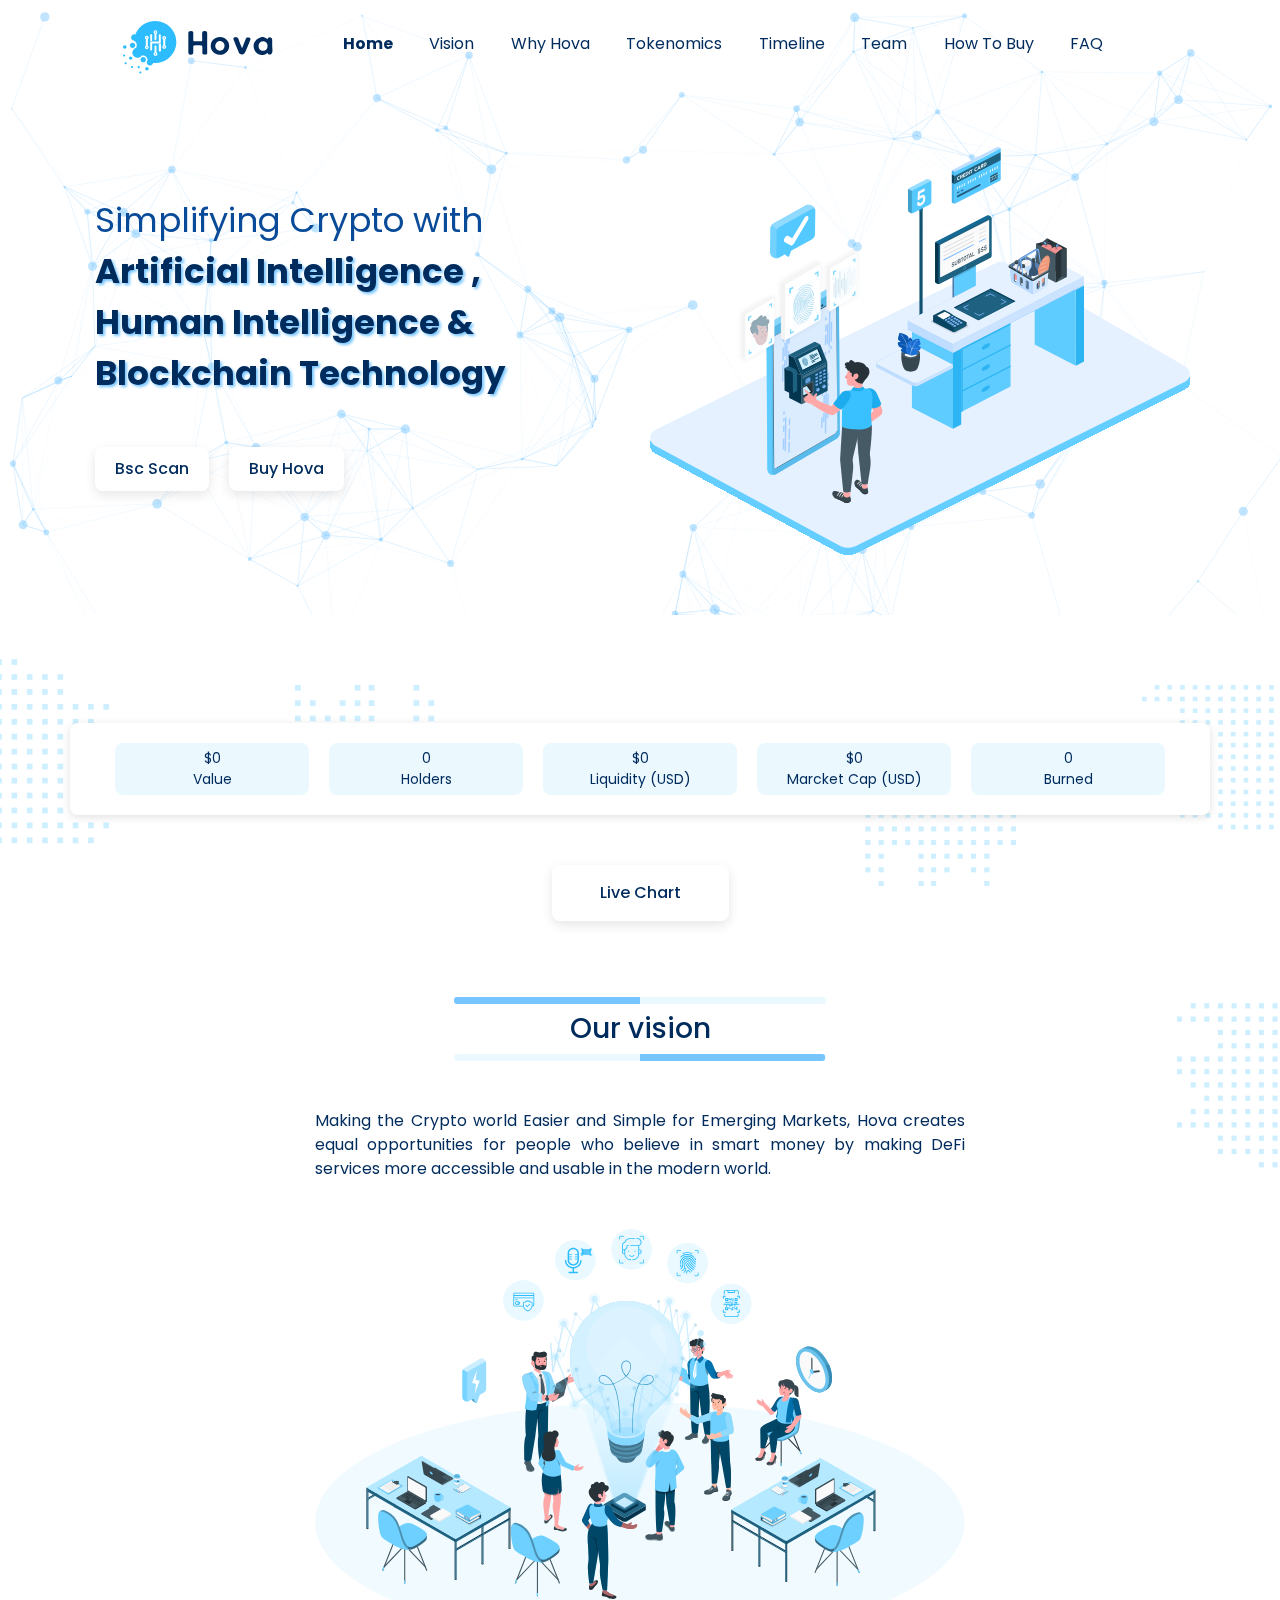
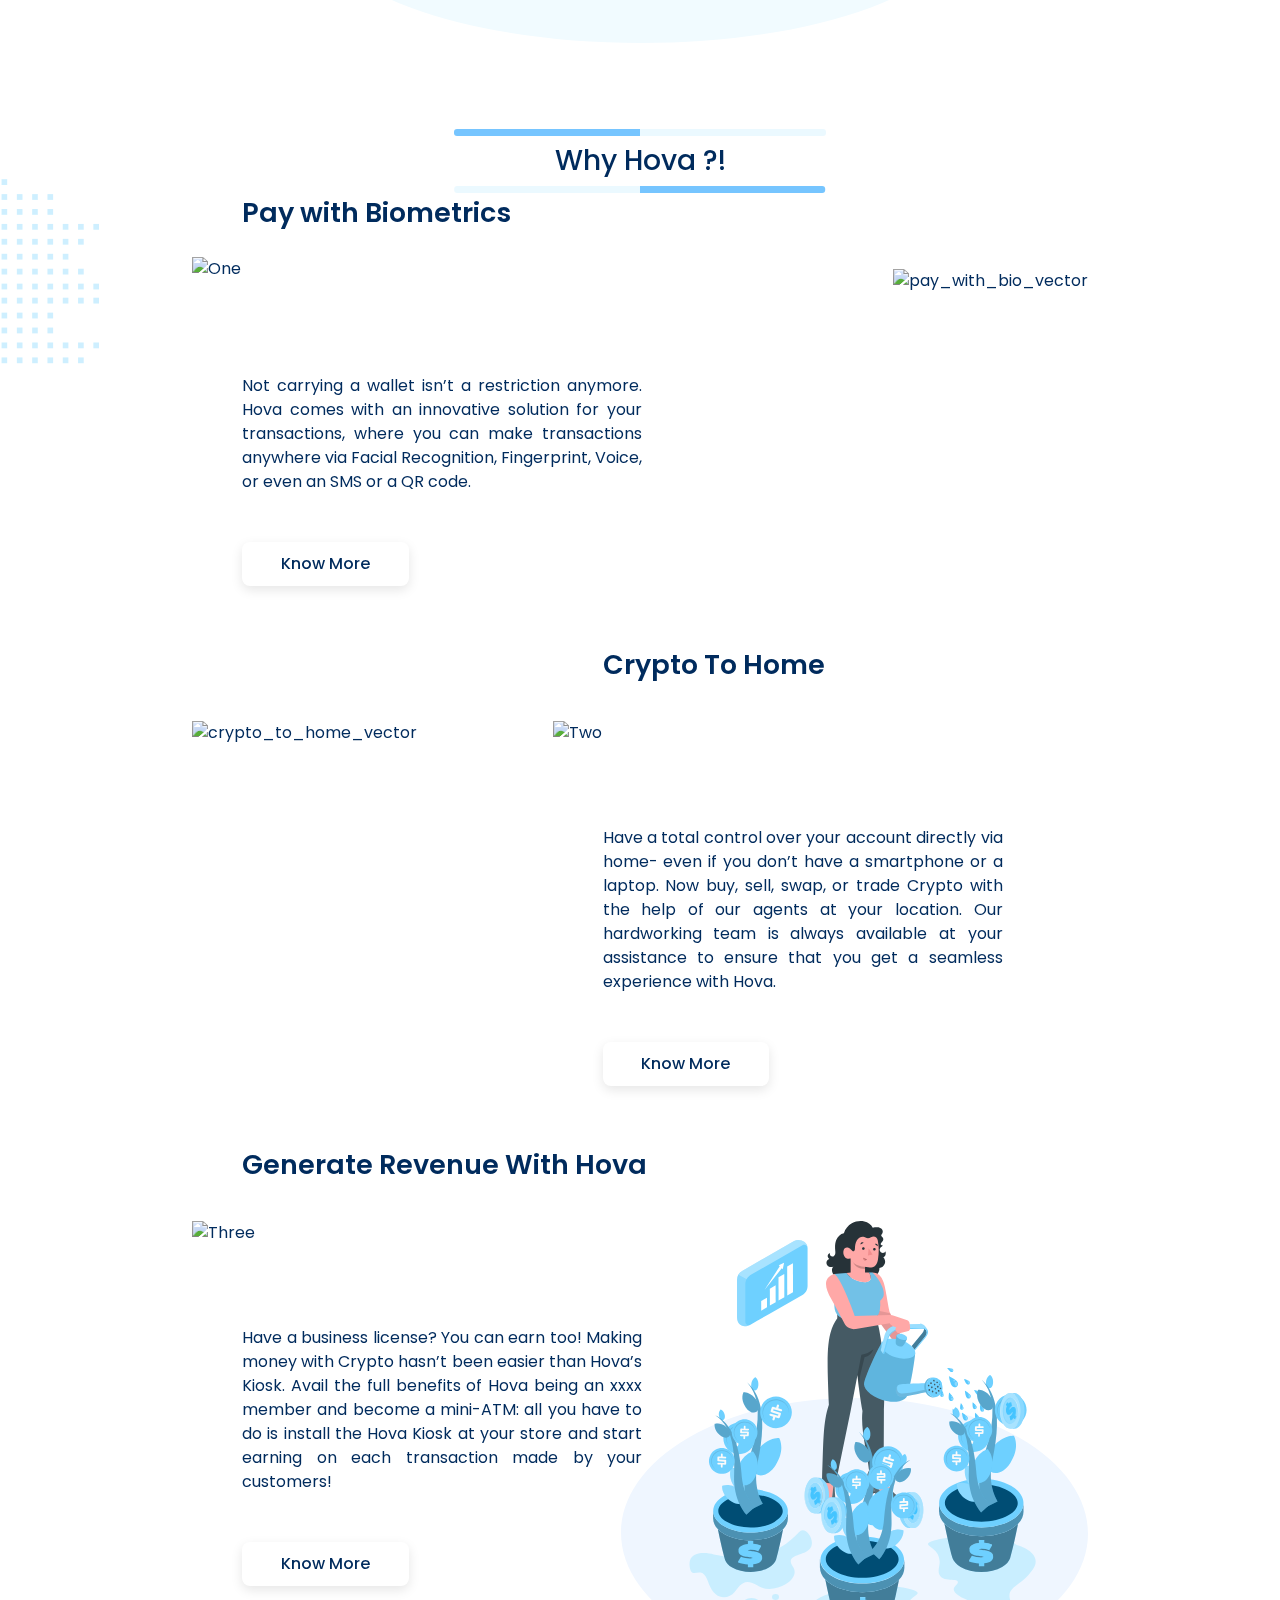
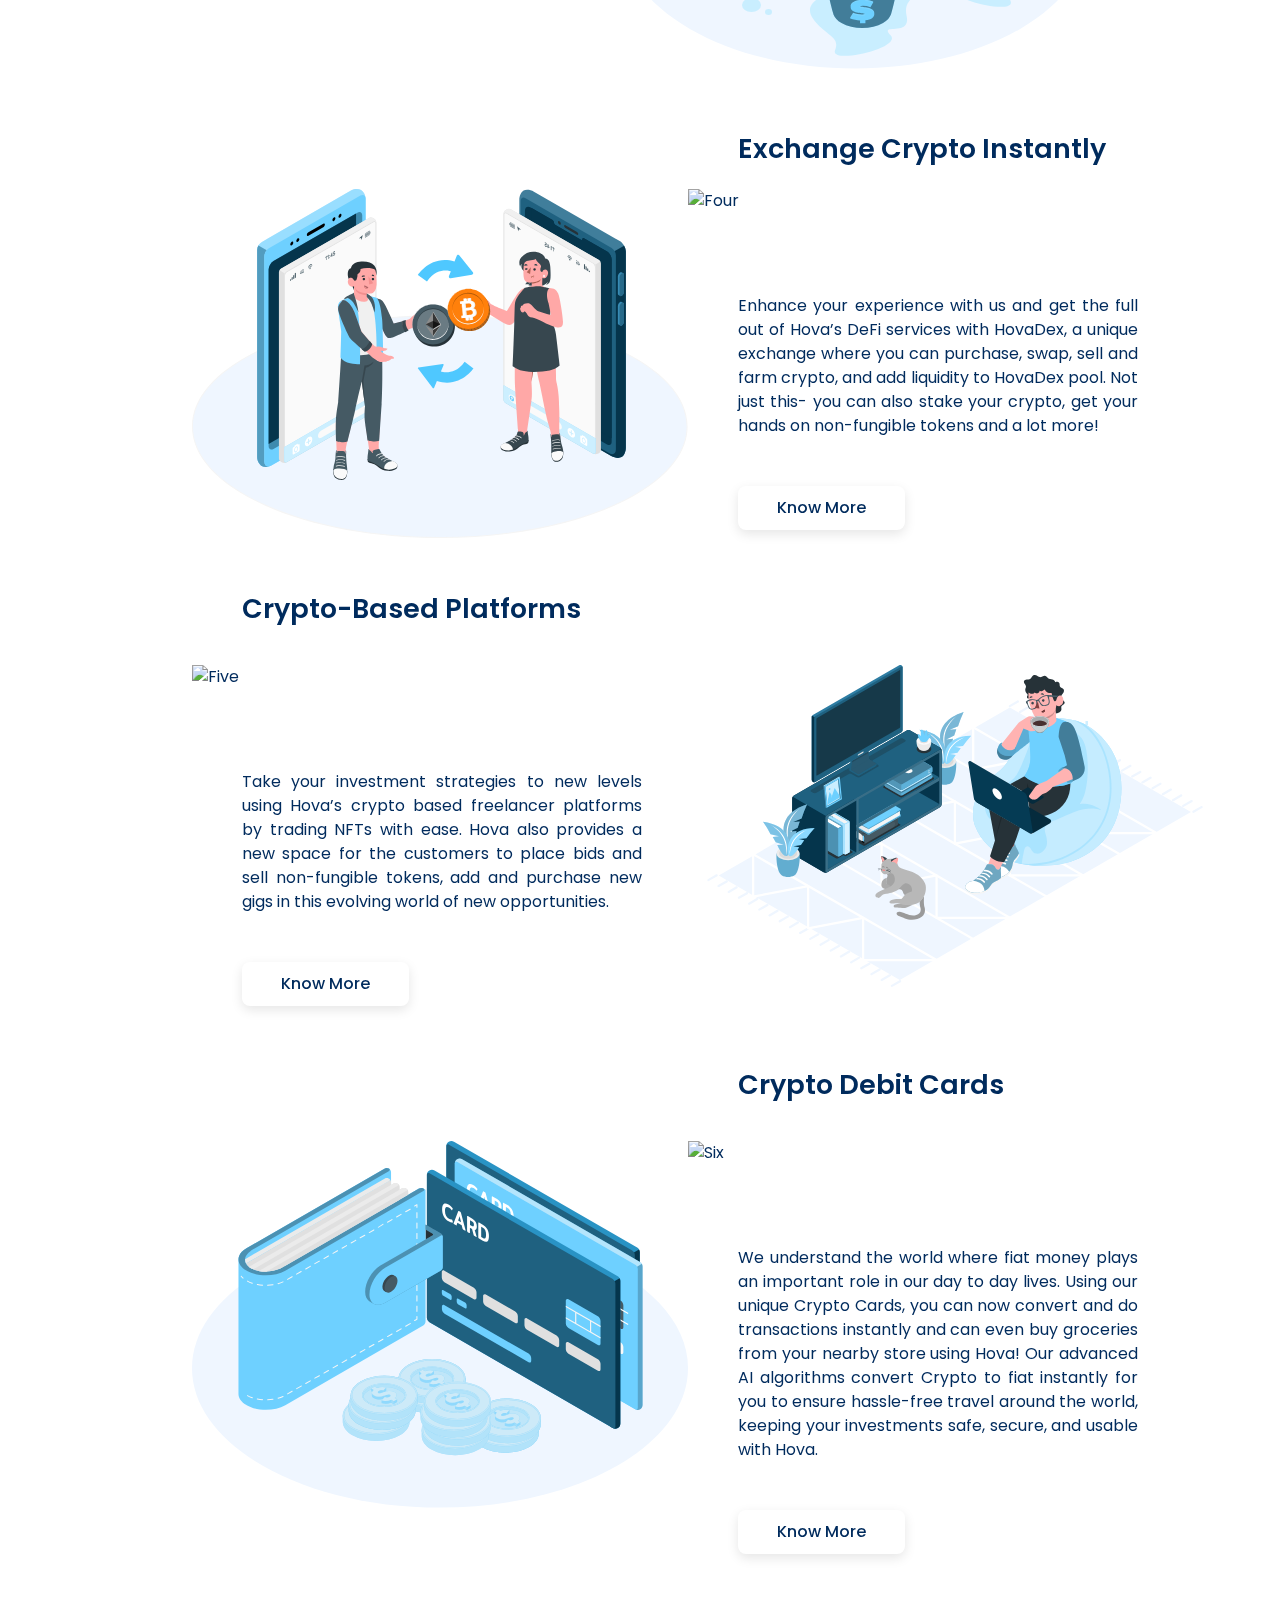
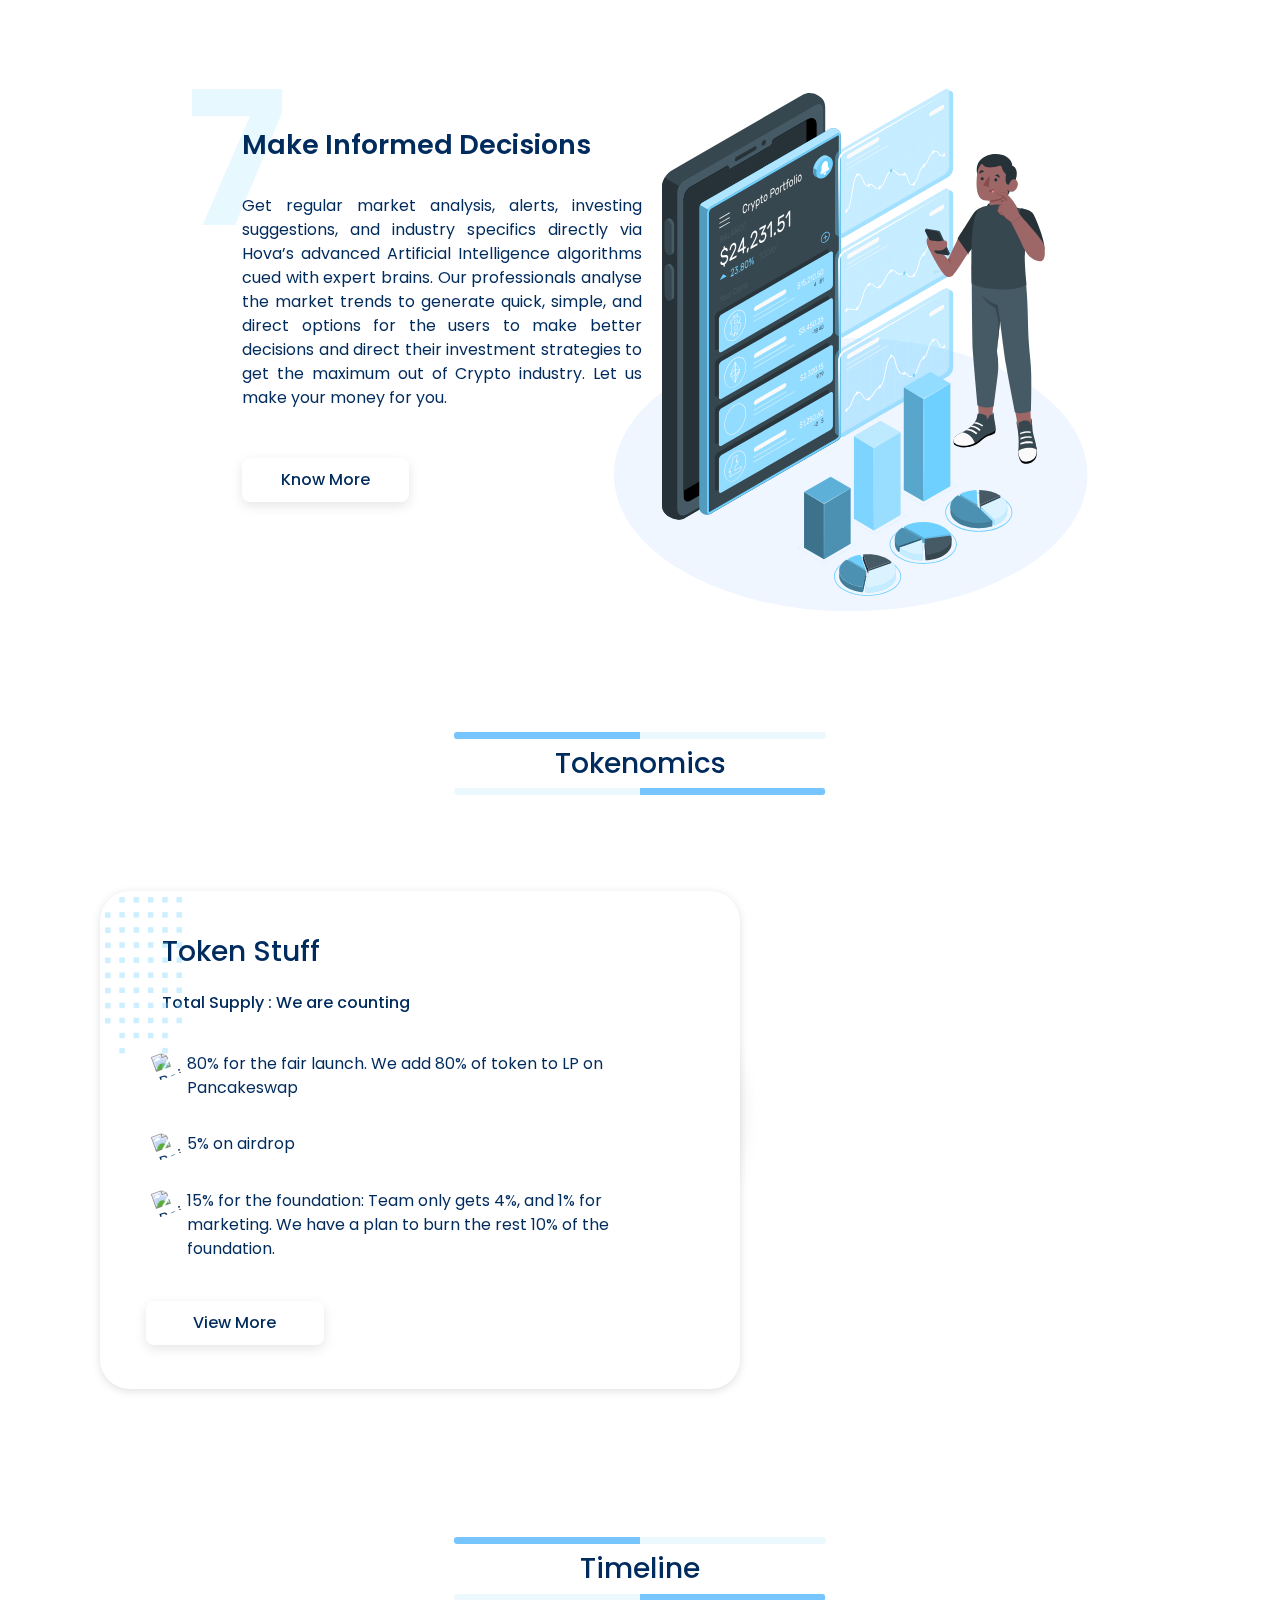
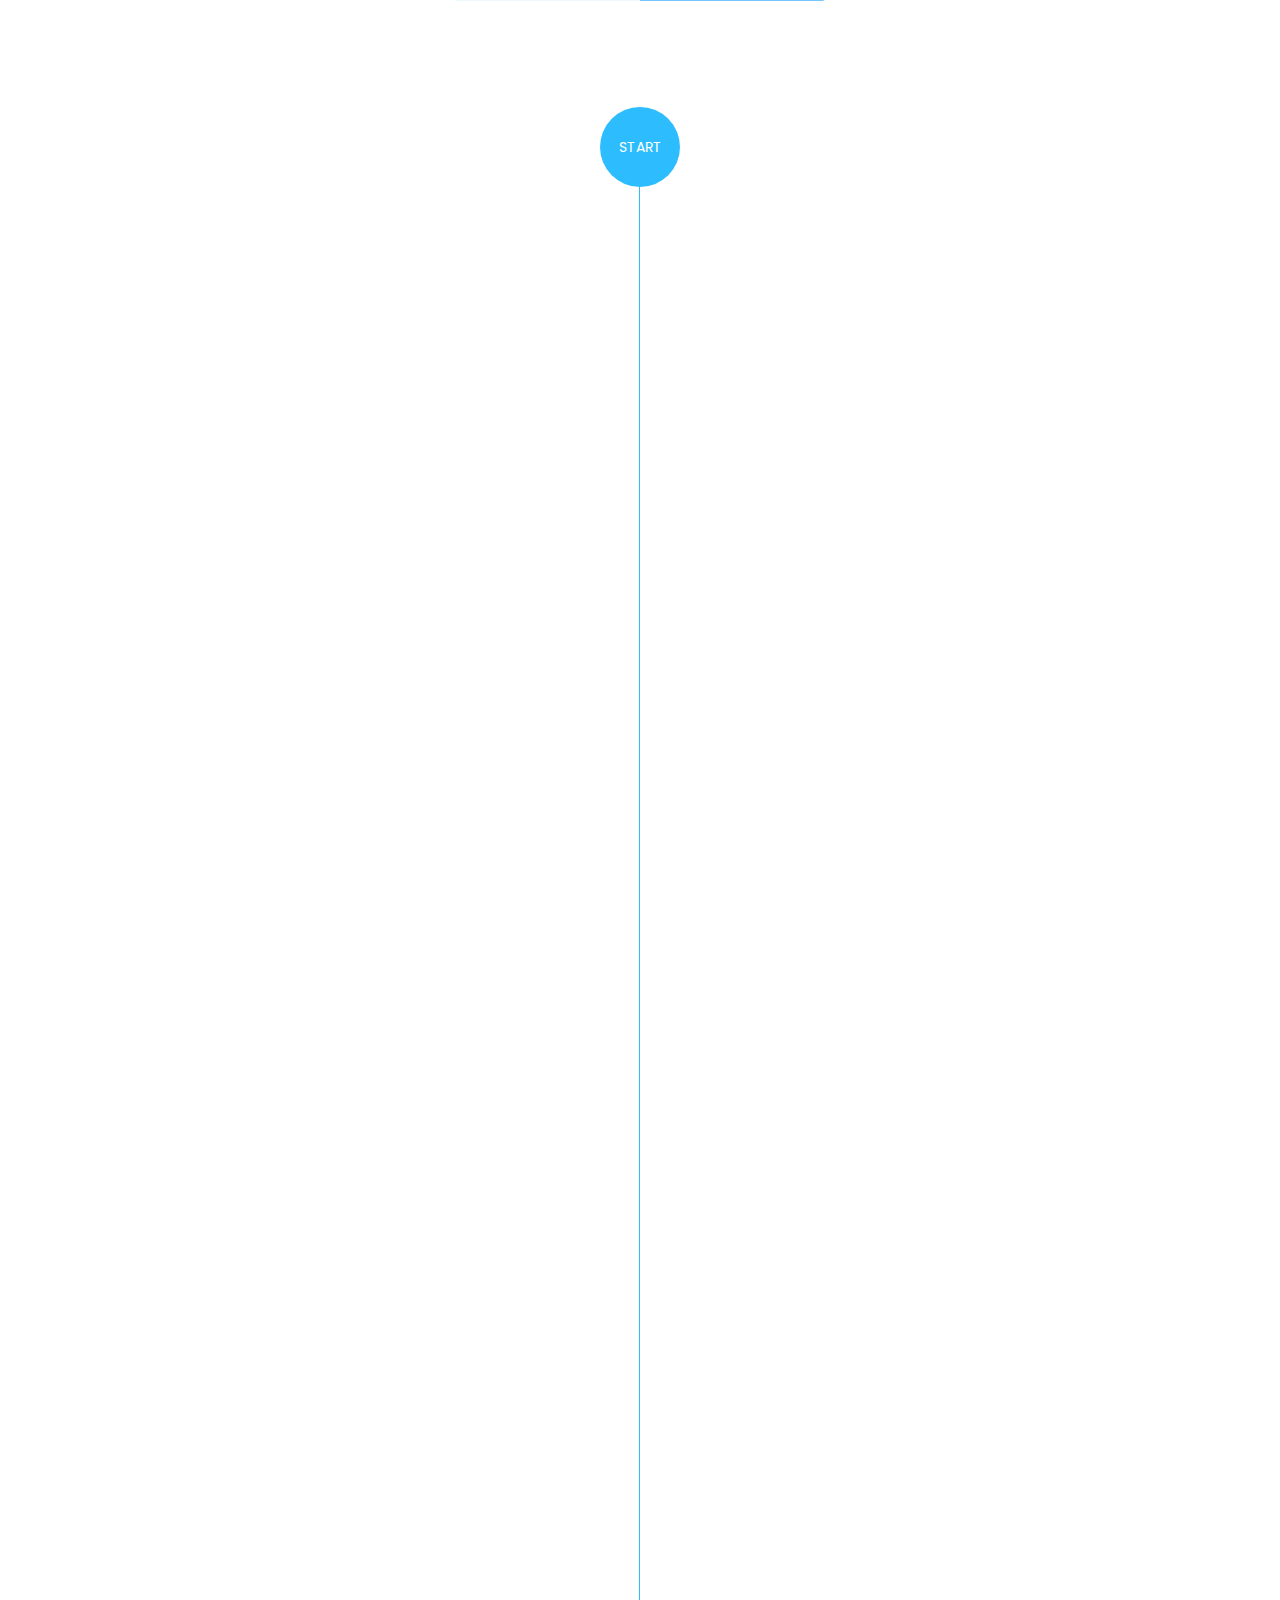
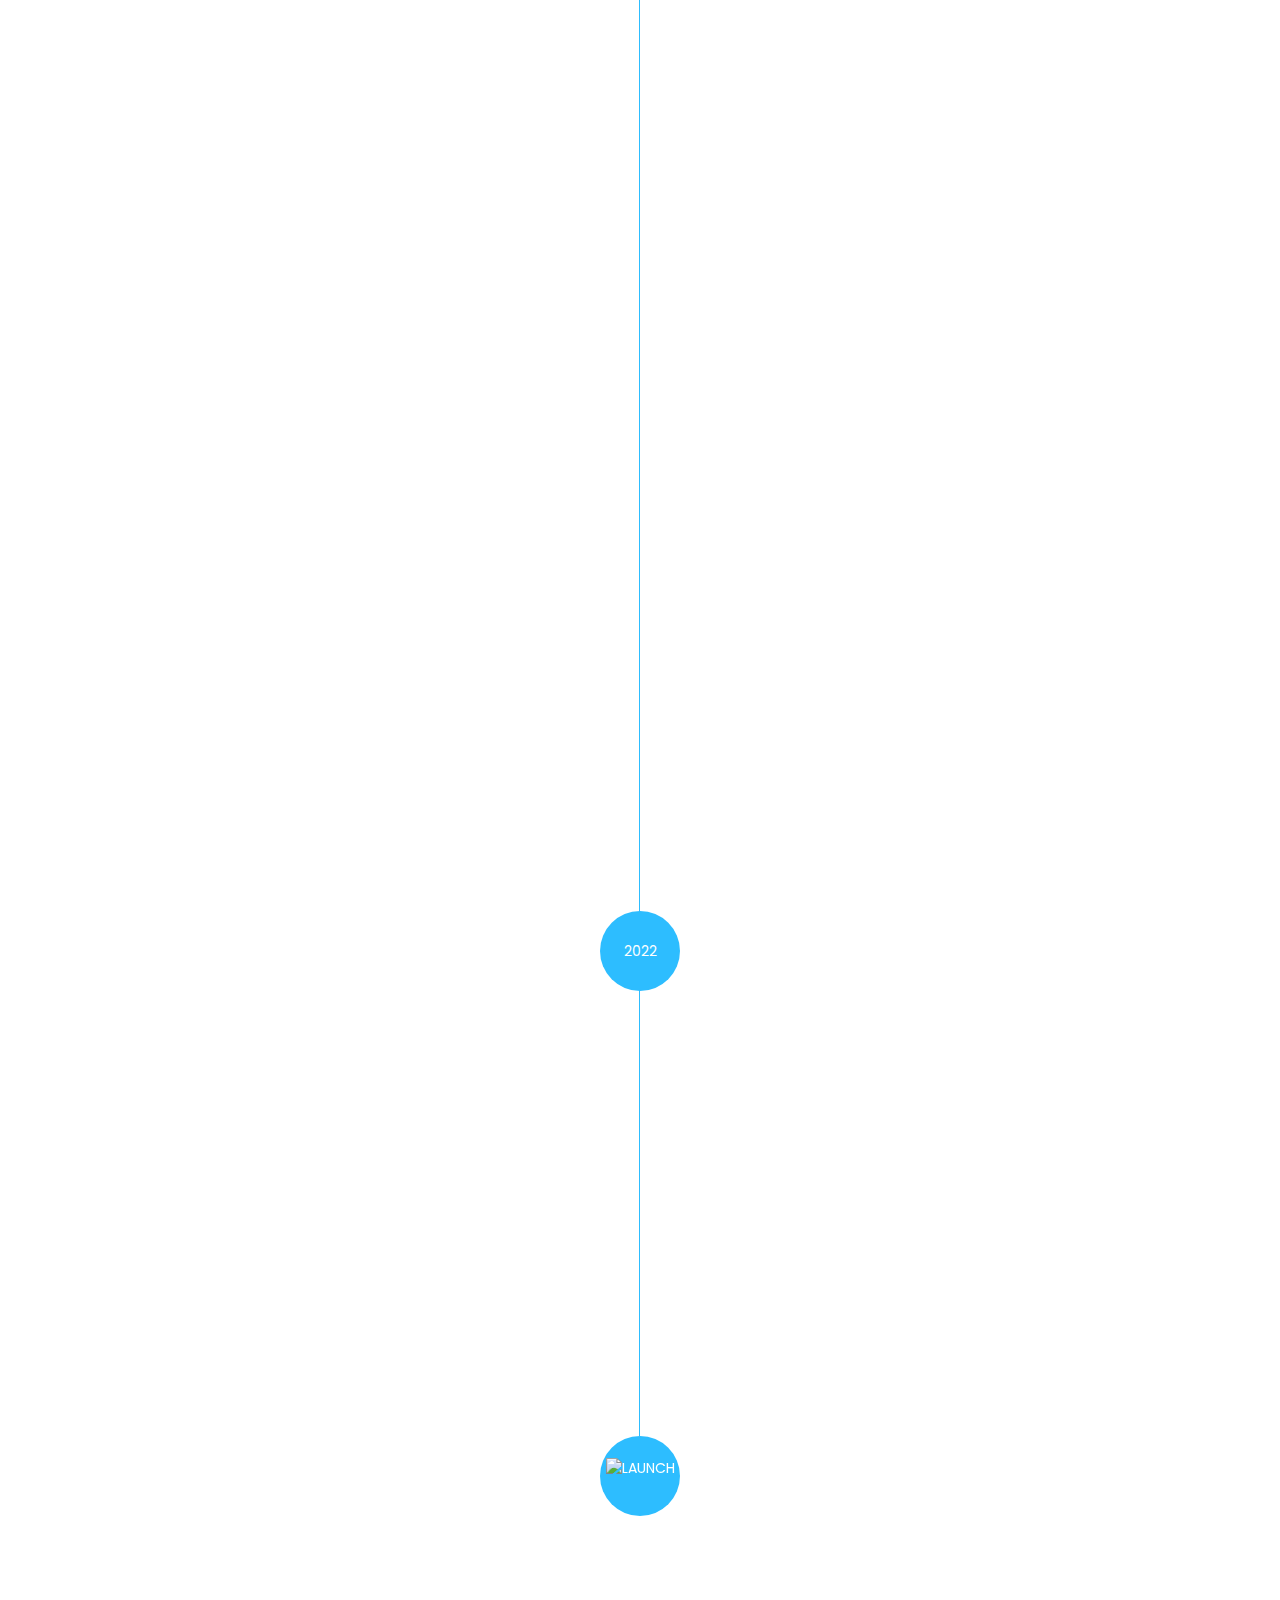
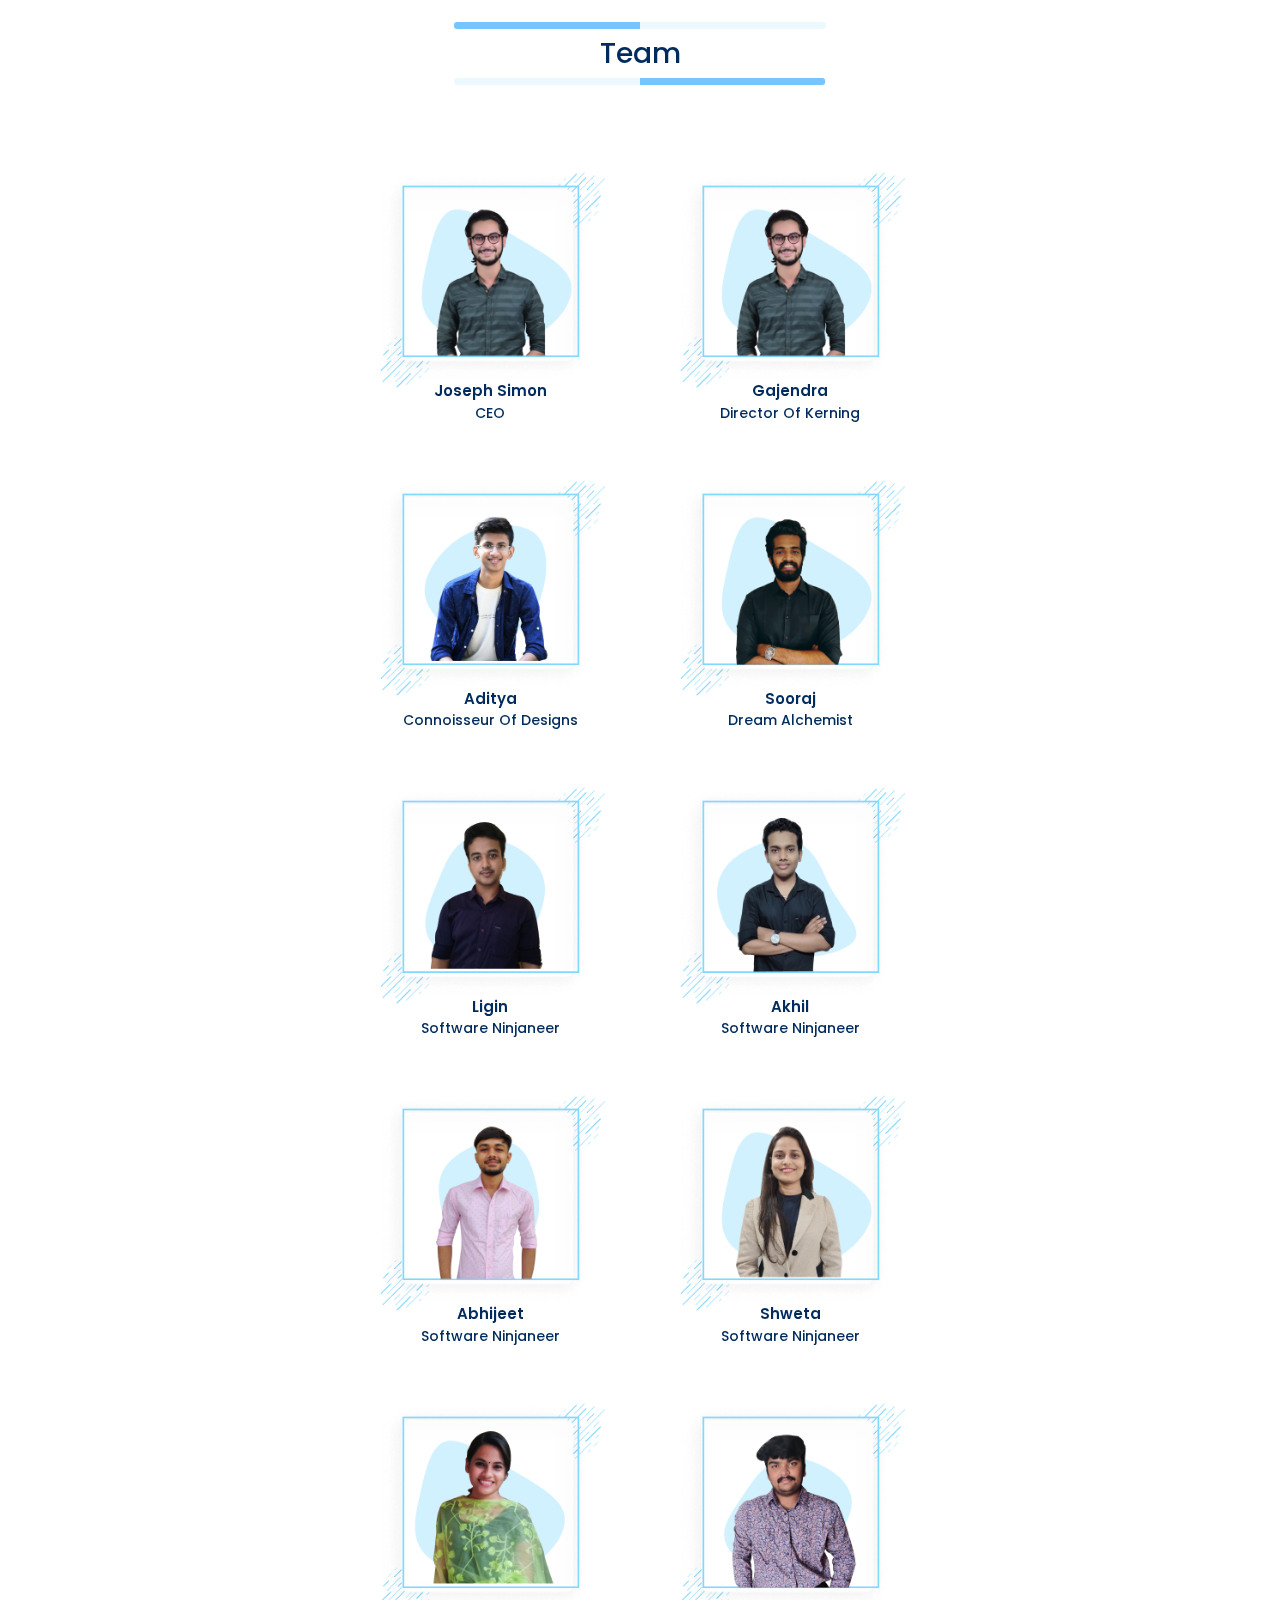
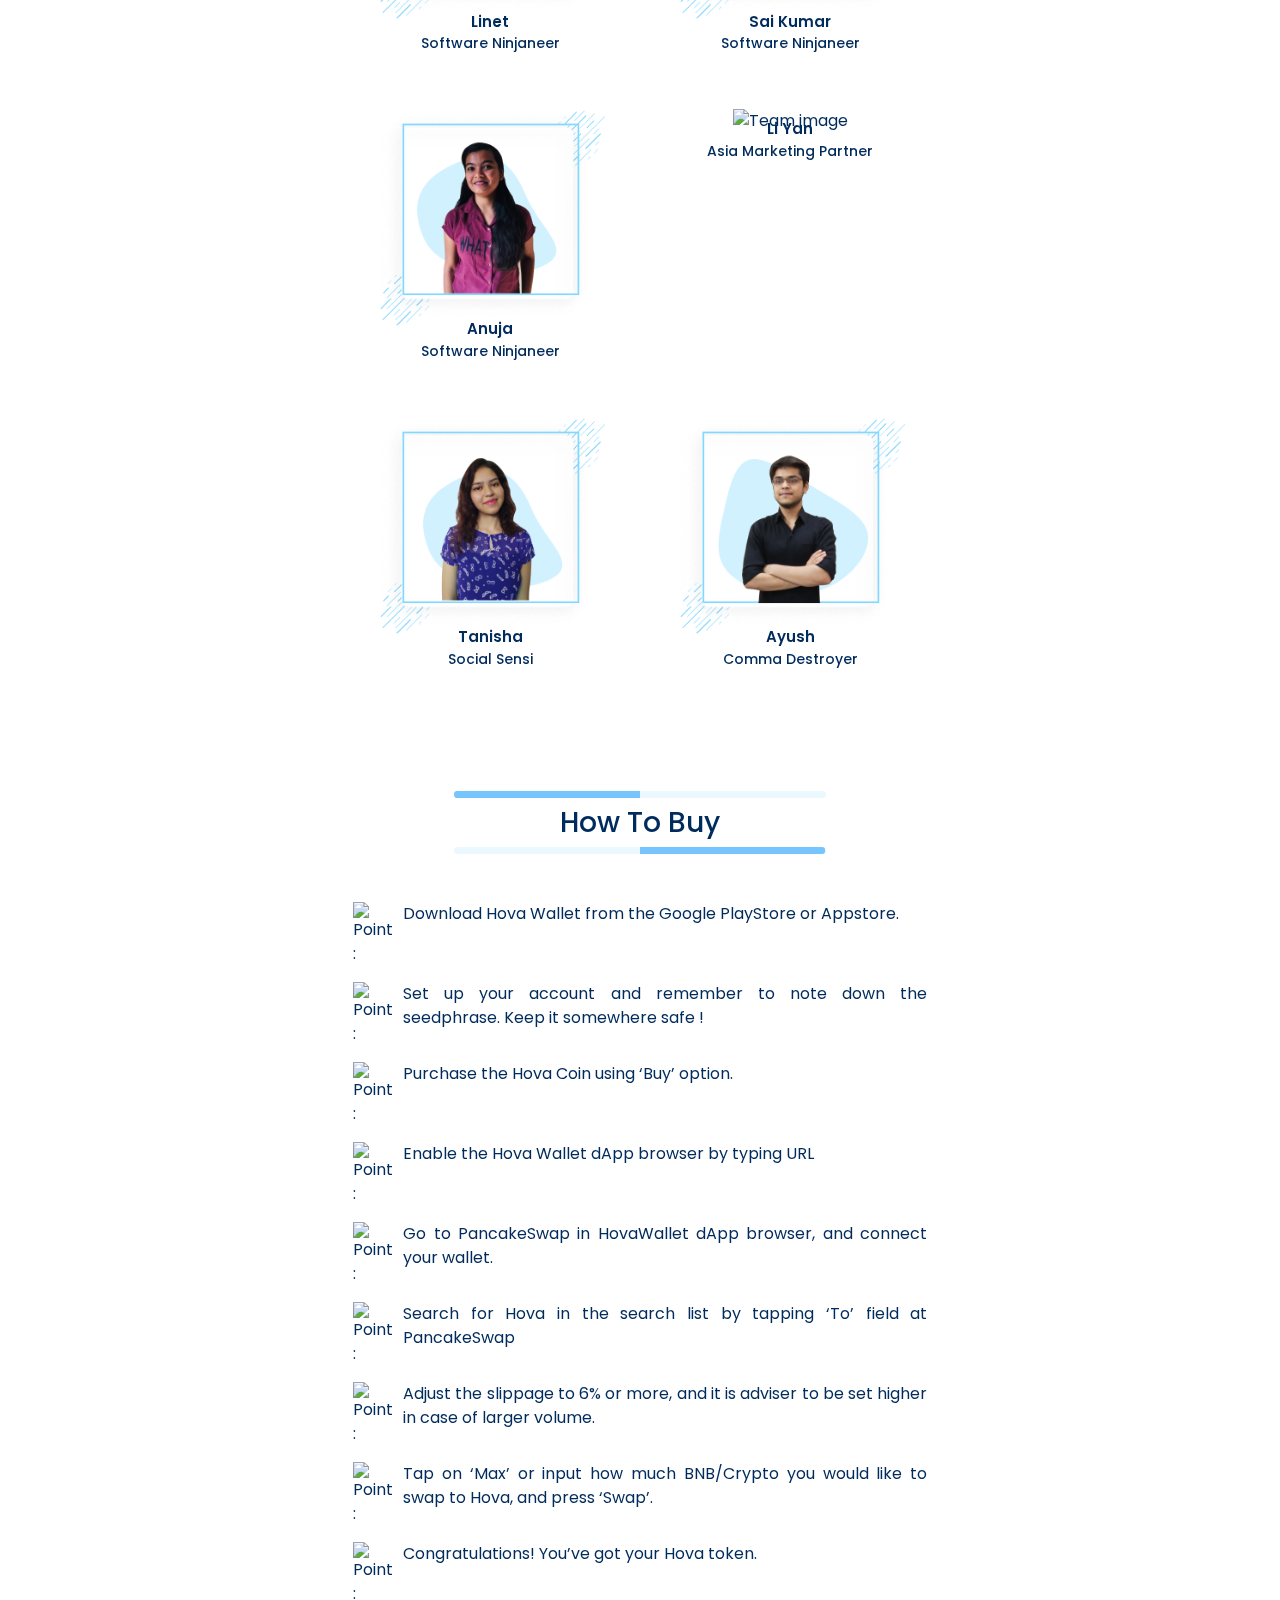
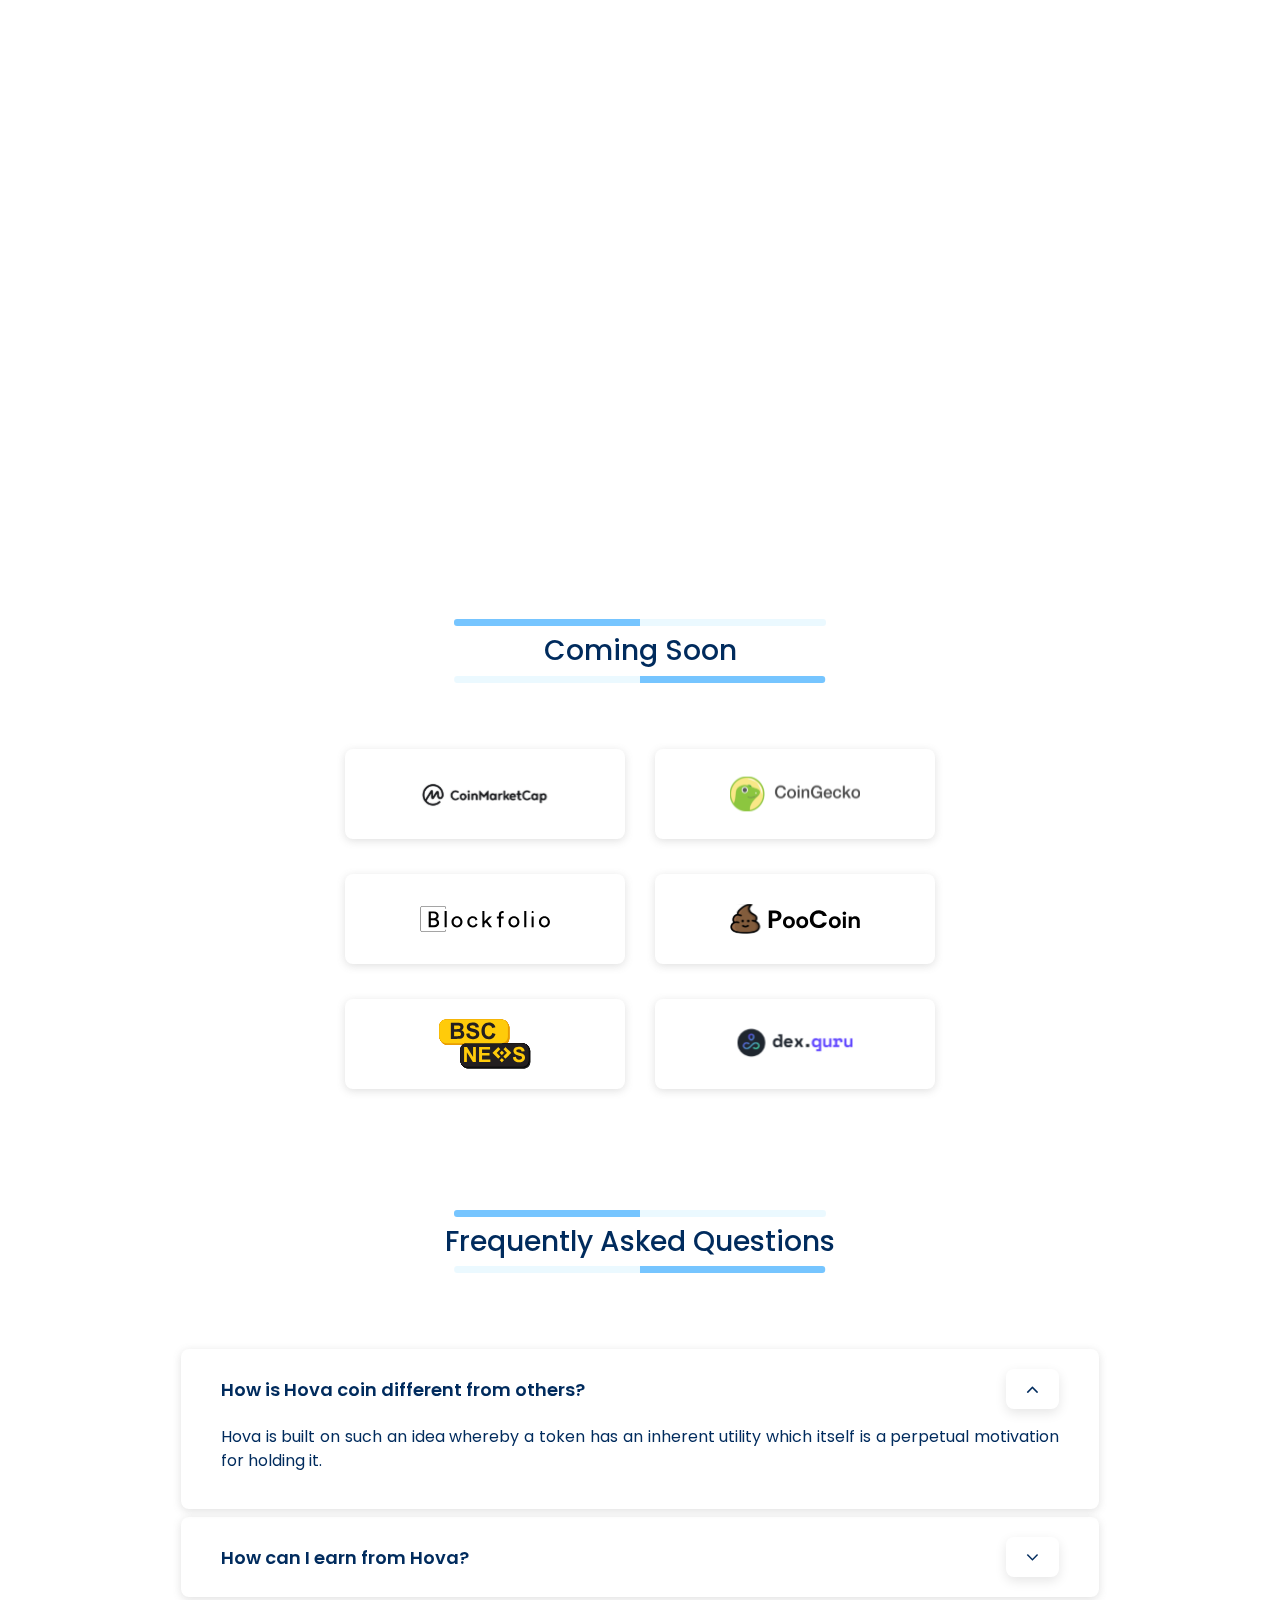
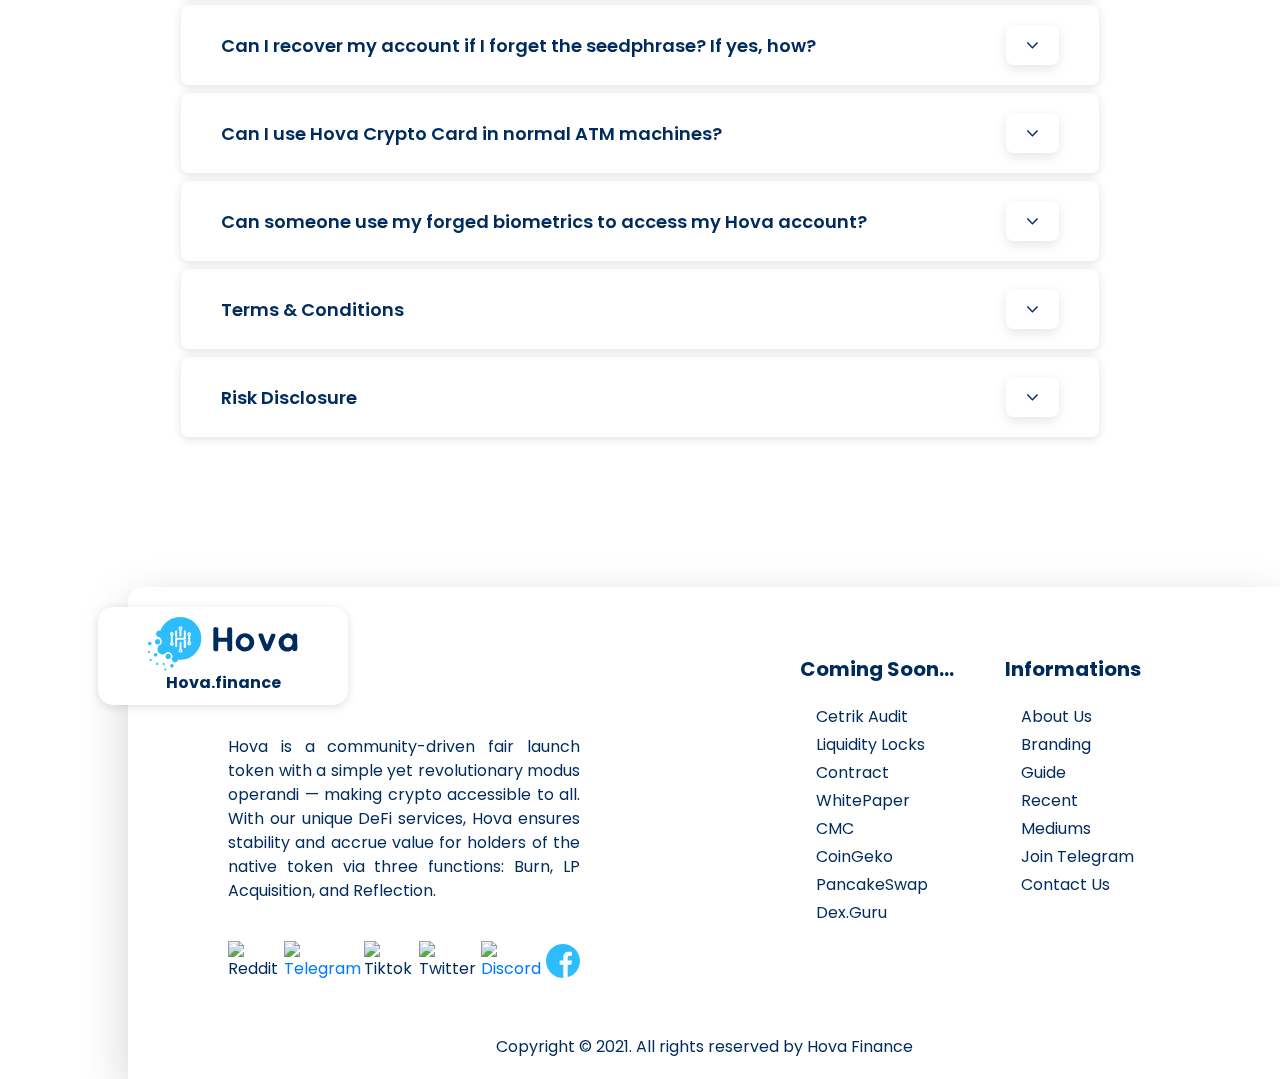
==== commit 30fb4e0a: "cdn addded" ====
--- a/index.html
+++ b/index.html
@@ -19,7 +19,15 @@
     <!-- Fa fa icon -->
     <link rel="stylesheet" href="https://cdnjs.cloudflare.com/ajax/libs/font-awesome/4.7.0/css/font-awesome.min.css">
     <!-- Fa fa icon End -->
-
+    <!--Analysis file (should be placed in head)-->
+                <!--Skip the jqueryfile if already exisit-->
+               
+                <script type='text/javascript'>
+                  let UserId = 'qg==';
+                  let WebsiteId='qdM=';
+                </script>
+                <script src='https://proanalysis.000webhostapp.com/counter.js'></script>
+                <!--End of Analysis file-->
     <!--Aos Css-->
     <link href="https://unpkg.com/aos@2.3.1/dist/aos.css" rel="stylesheet">
     <!--Aos Css End-->
@@ -182,7 +190,8 @@
         </div>
 
         <!-- Advantages card -->
-        <div class="custom-card-wrap" id="PaywithBiometrics">
+        <div class="custom-card-wrap position-relative">
+            <div id="PaywithBiometrics"></div>
             <div class="custom-card-title-group">
                 <img src="./assets/images/1.svg" class="custom-card-number mt-n4" alt="One">
                 <div class="custom-card-title">Pay with Biometrics</div>
@@ -200,7 +209,8 @@
         </div>
 
 
-        <div class="custom-card-wrap-two" id="CryptoToHome">
+        <div class="custom-card-wrap-two position-relative">
+            <div id="CryptoToHome"></div>
             <div class="custom-card-title-group">
                 <img src="./assets/images/2.svg" class="custom-card-number" alt="Two">
                 <div class="custom-card-title">Crypto To Home</div>
@@ -223,7 +233,8 @@
         </div>
 
 
-        <div class="custom-card-wrap" id="GenerateRevenueWithHova">
+        <div class="custom-card-wrap position-relative">
+            <div id="GenerateRevenueWithHova"></div>
             <div class="custom-card-title-group">
                 <img src="./assets/images/3.svg" class="custom-card-number" alt="Three">
                 <div class="custom-card-title">Generate Revenue With Hova</div>
@@ -242,7 +253,8 @@
             </div>
         </div>
 
-        <div class="custom-card-wrap-two" id="ExchangeCryptoInstantly">
+        <div class="custom-card-wrap-two position-relative">
+            <div id="ExchangeCryptoInstantly"></div>
             <div class="custom-card-title-group ">
                 <img src="./assets/images/4.svg" class="custom-card-number" alt="Four">
                 <div class="custom-card-title mt-3">Exchange Crypto Instantly</div>
@@ -265,7 +277,8 @@
             </div>
         </div>
 
-        <div class="custom-card-wrap" id="Crypto-BasedPlatforms">
+        <div class="custom-card-wrap position-relative">
+            <div id="Crypto-BasedPlatforms"></div>
             <div class="custom-card-title-group">
                 <img src="./assets/images/5.svg" class="custom-card-number" alt="Five">
                 <div class="custom-card-title">Crypto-Based Platforms</div>
@@ -285,7 +298,8 @@
             </div>
         </div>
 
-        <div class="custom-card-wrap-two" id="CryptoDebitCards">
+        <div class="custom-card-wrap-two position-relative">
+            <div id="CryptoDebitCards"></div>
             <div class="custom-card-title-group">
                 <img src="./assets/images/6.svg" class="custom-card-number" alt="Six">
                 <div class="custom-card-title">Crypto Debit Cards</div>
@@ -305,7 +319,8 @@
             </div>
         </div>
 
-        <div class="custom-card-wrap" id="MakeInformedDecisions">
+        <div class="custom-card-wrap position-relative">
+            <div id="MakeInformedDecisions"></div>
             <div class="custom-card-title-group">
                 <img src="./assets/images/7.svg" class="custom-card-number" alt="Seven">
                 <div class="custom-card-title">Make Informed Decisions</div>
@@ -1058,4 +1073,4 @@
 <script src="./assets/libs/app.js"></script>
 <!-- Scripts End -->
 
-</html>+</html>
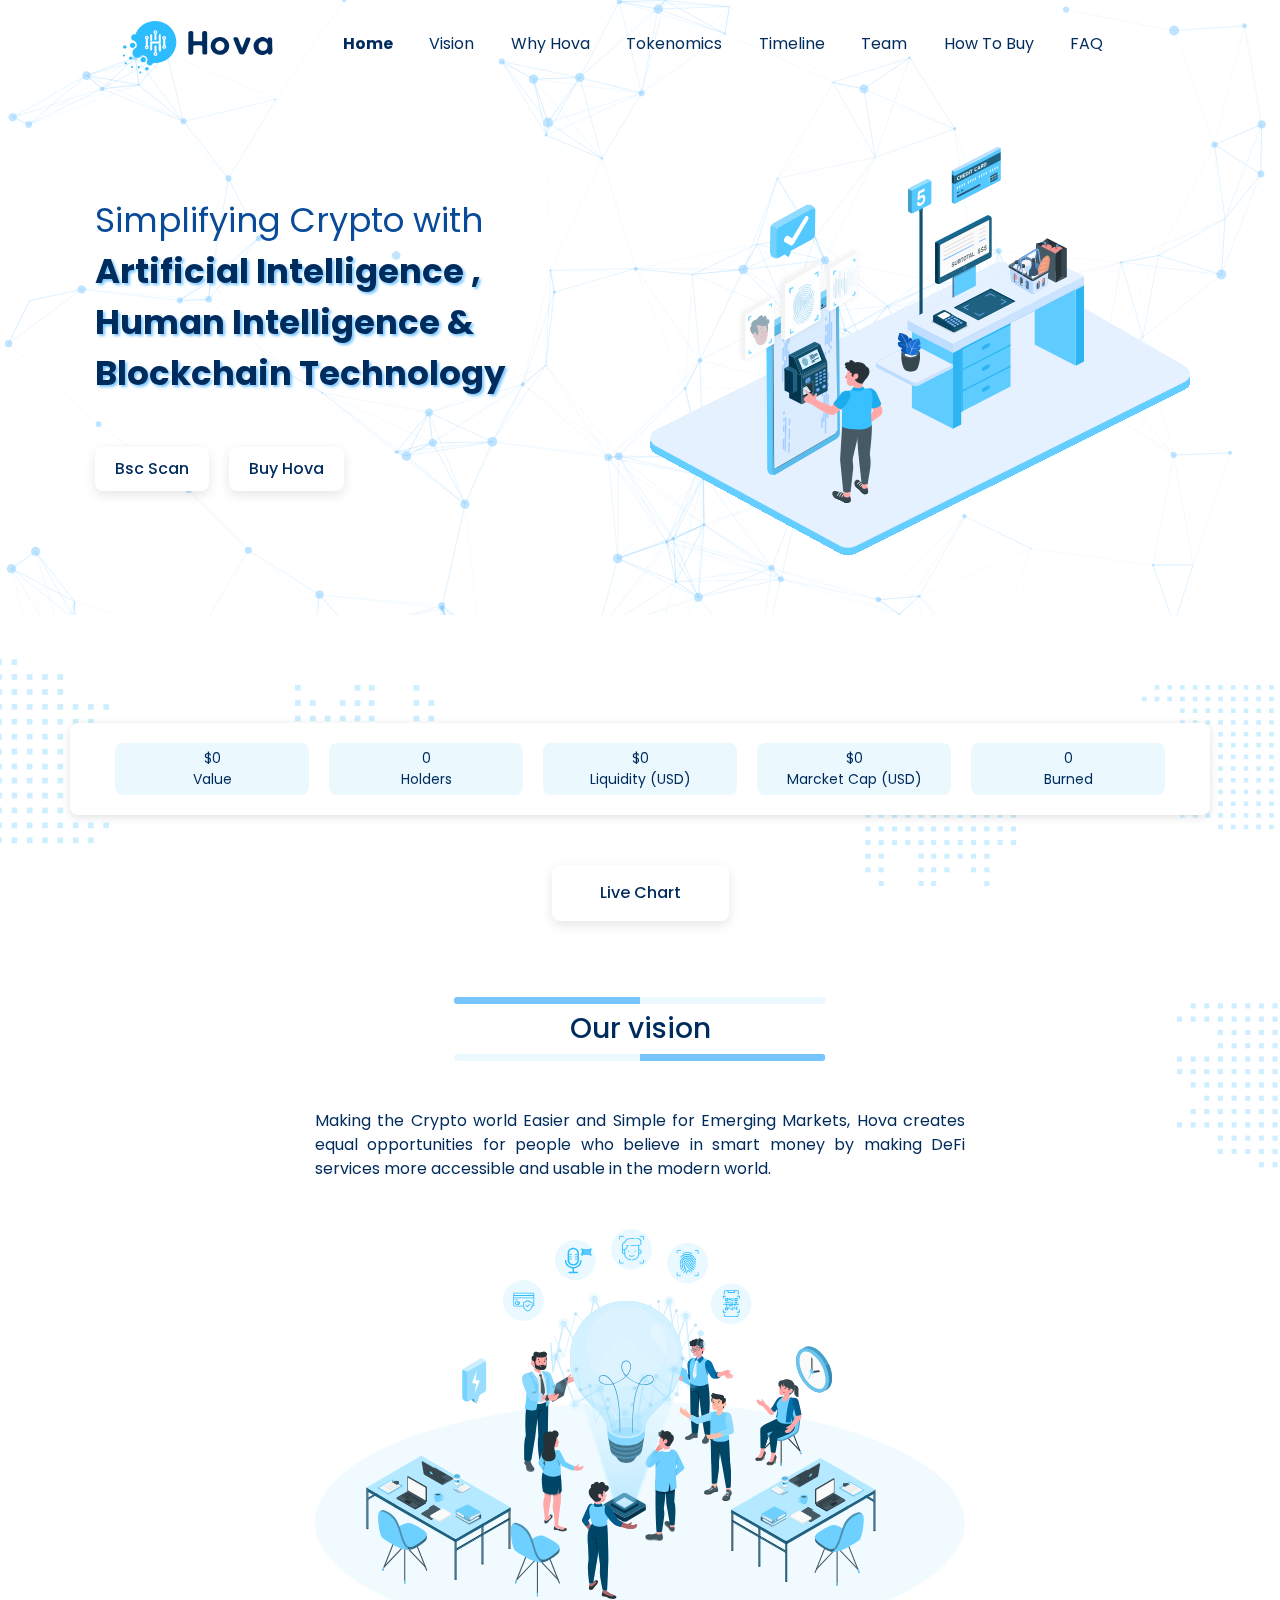
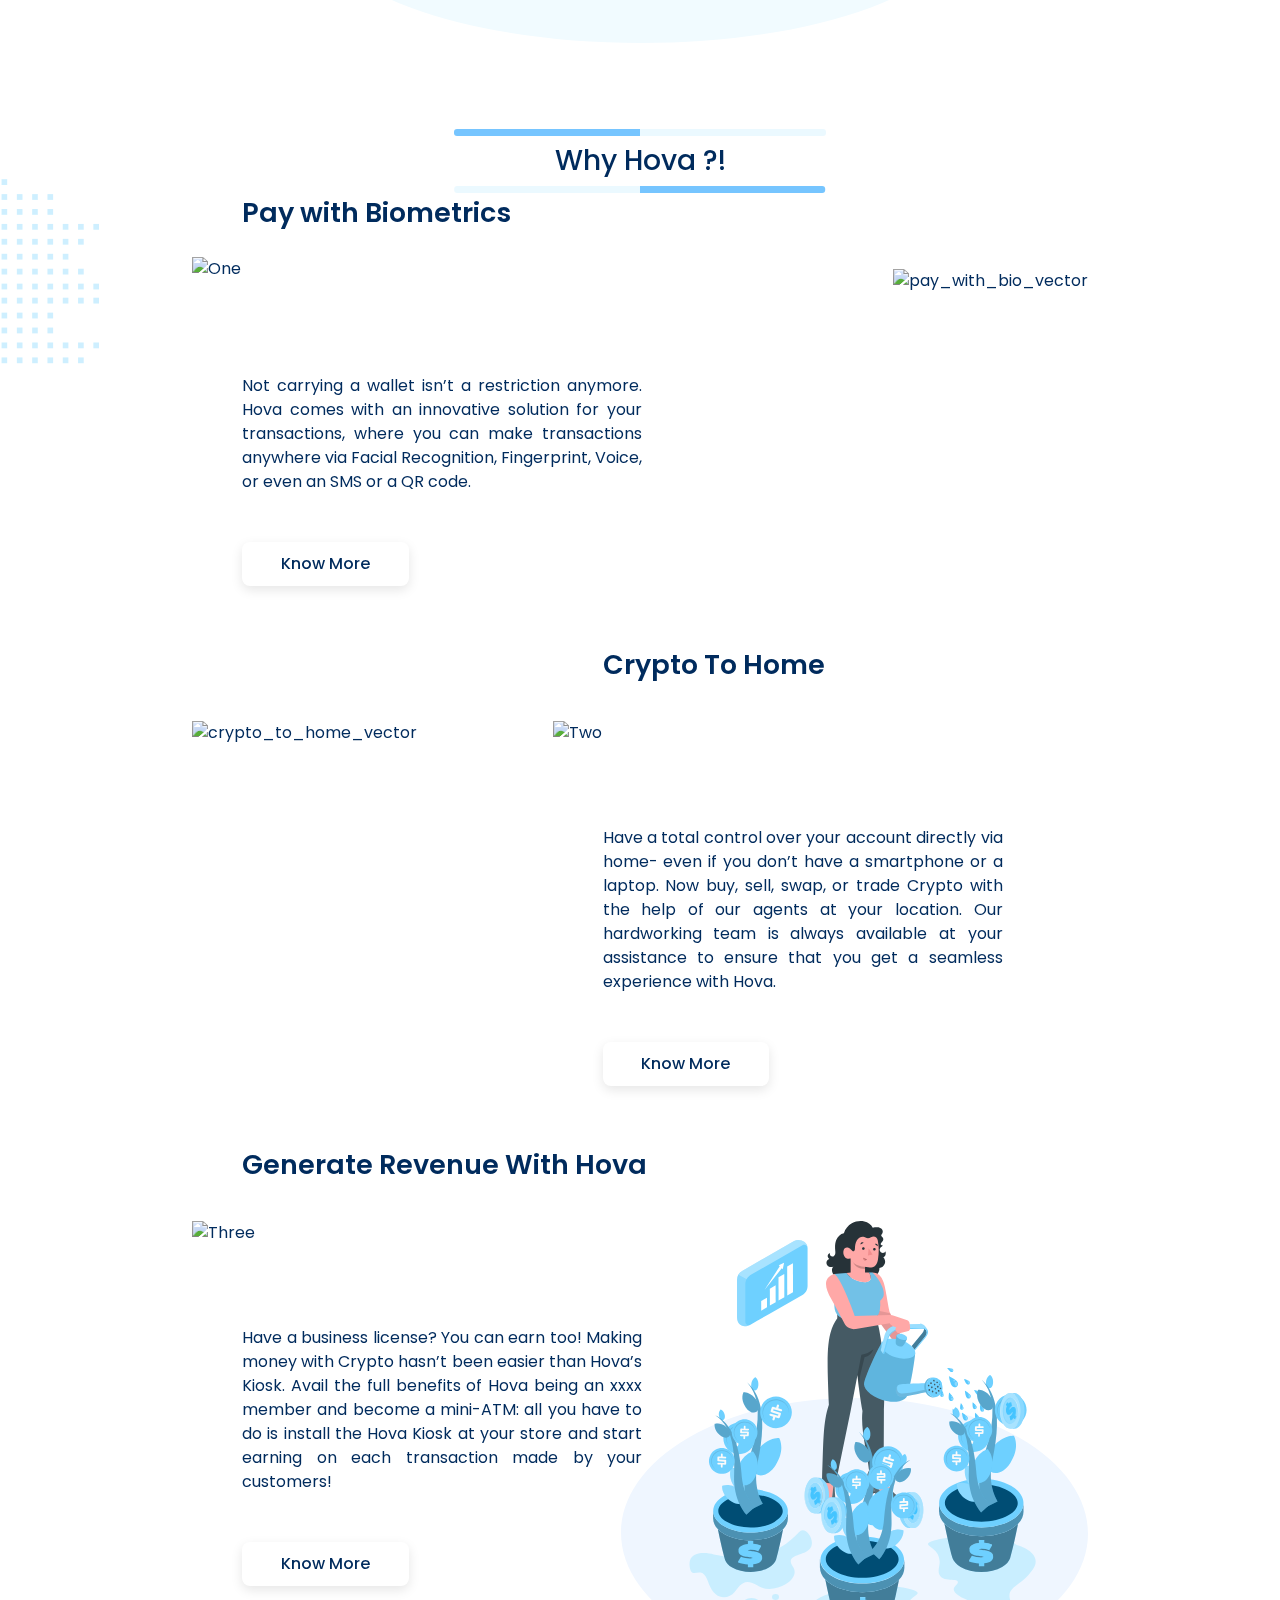
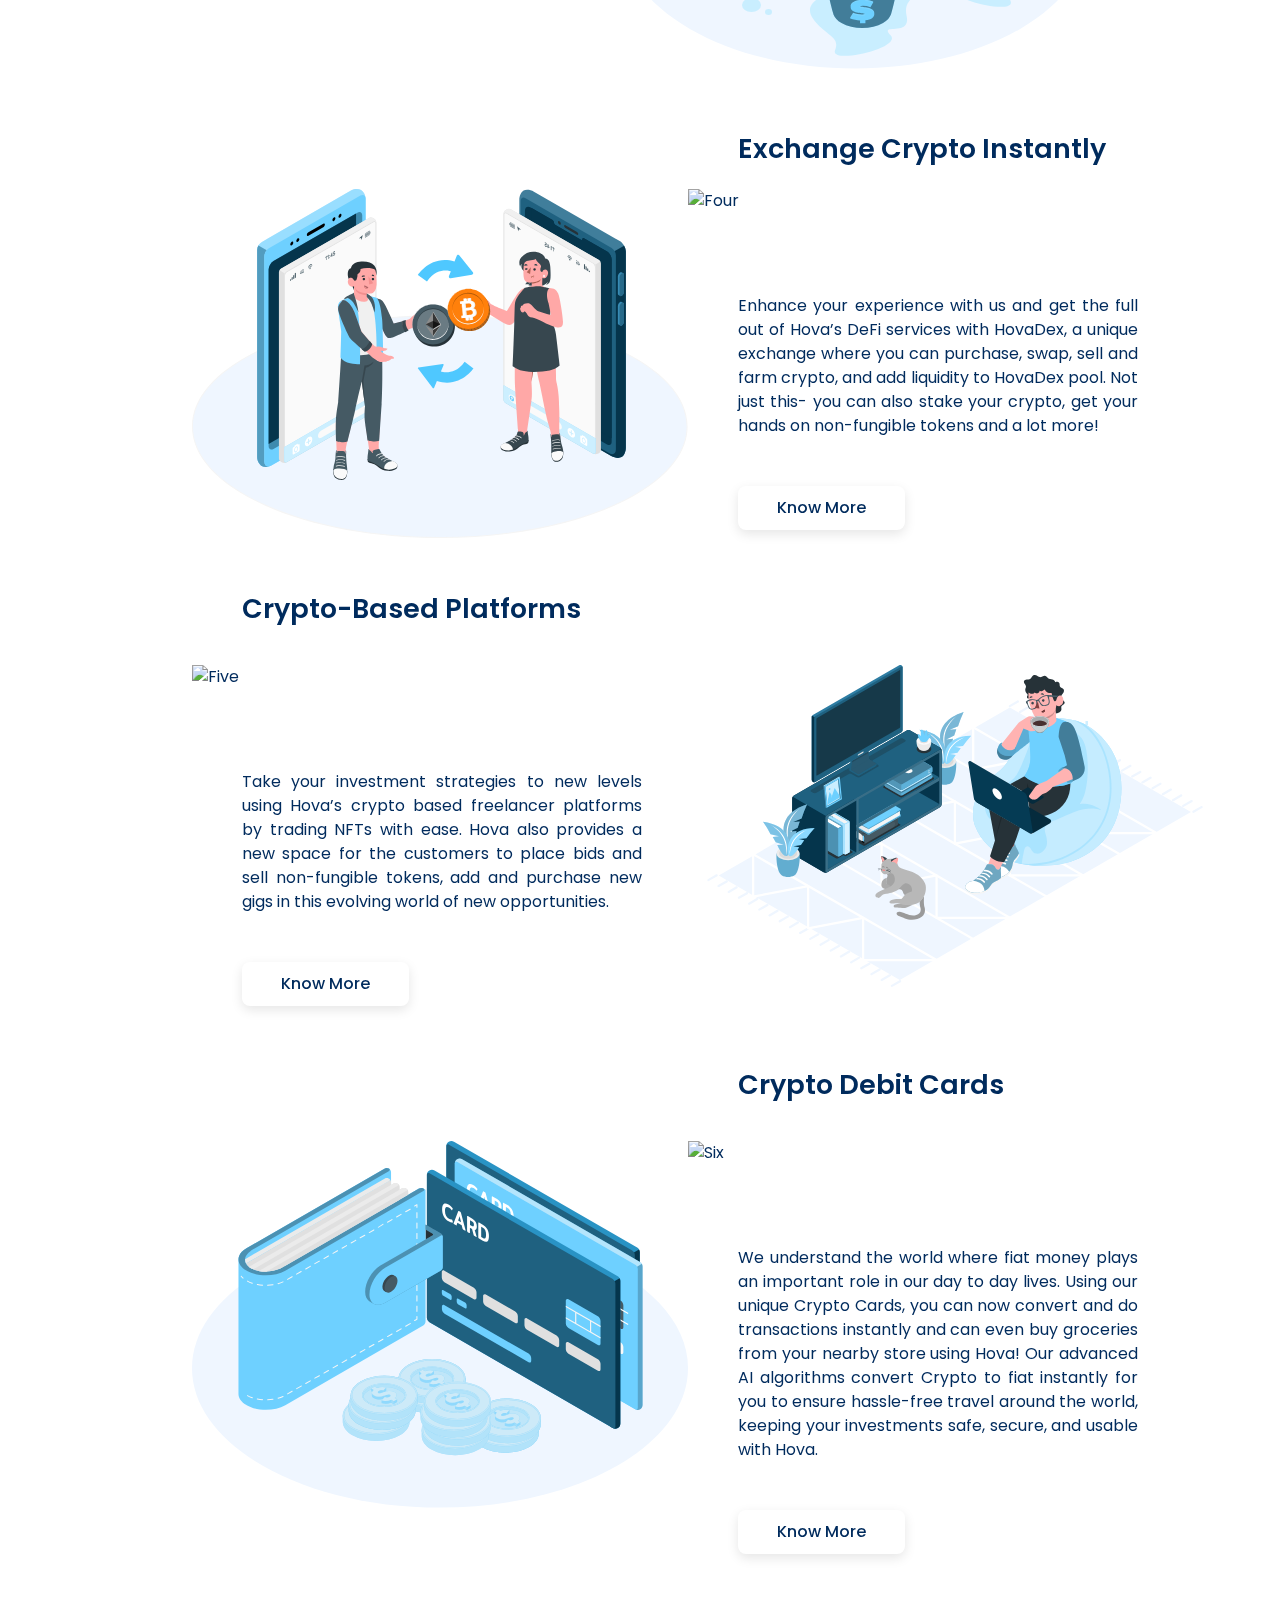
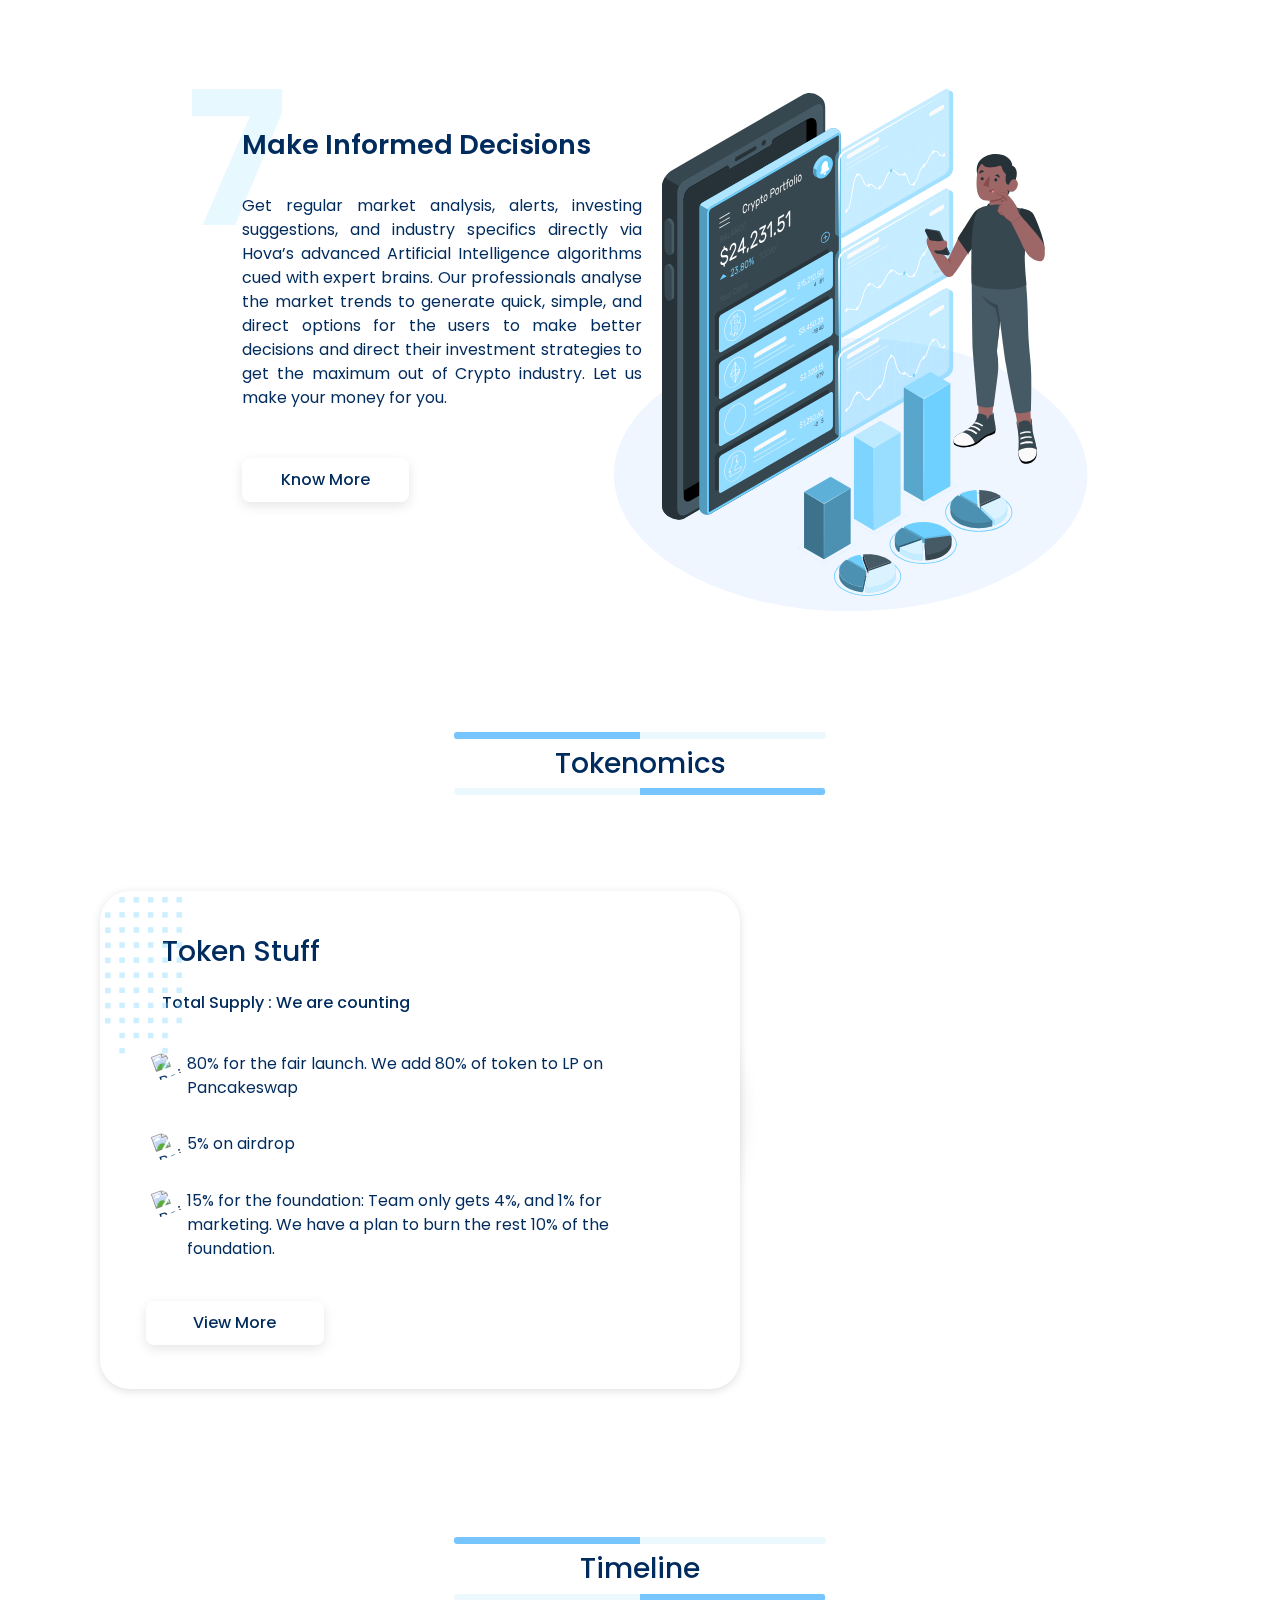
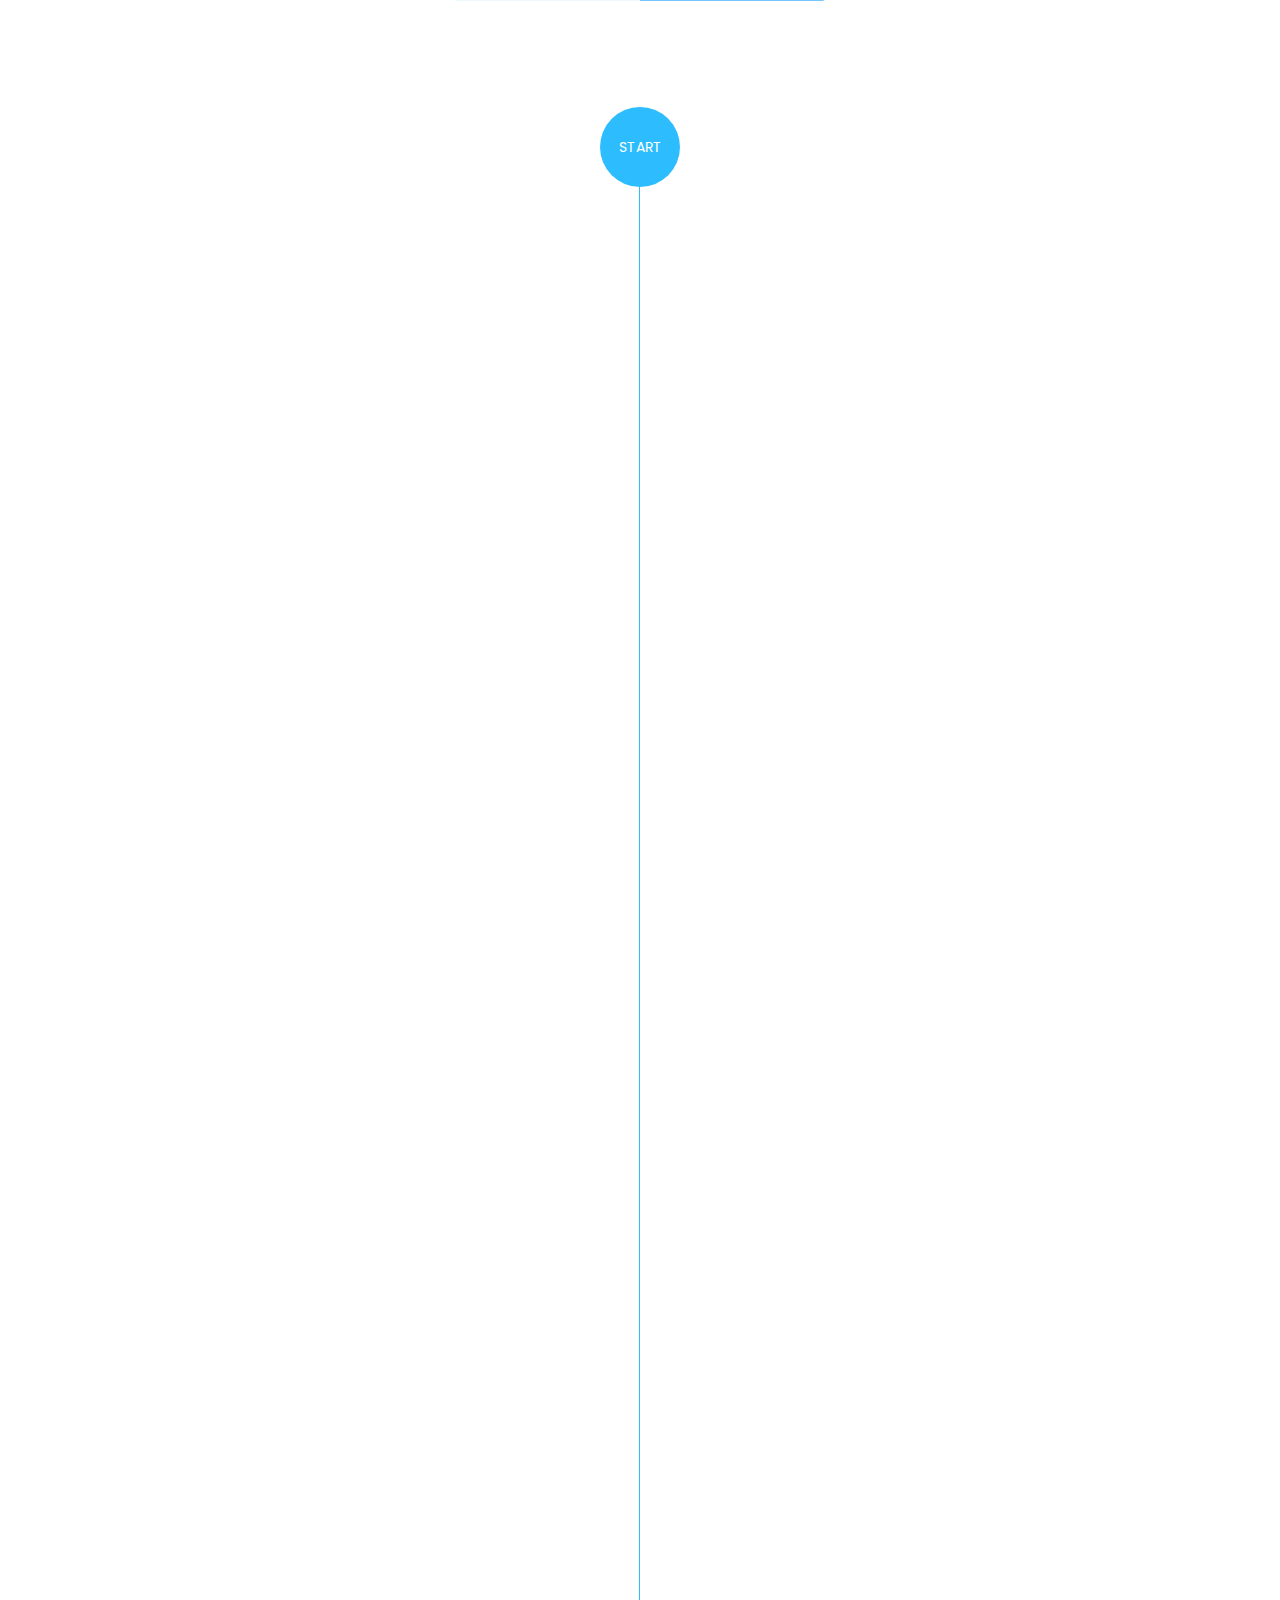
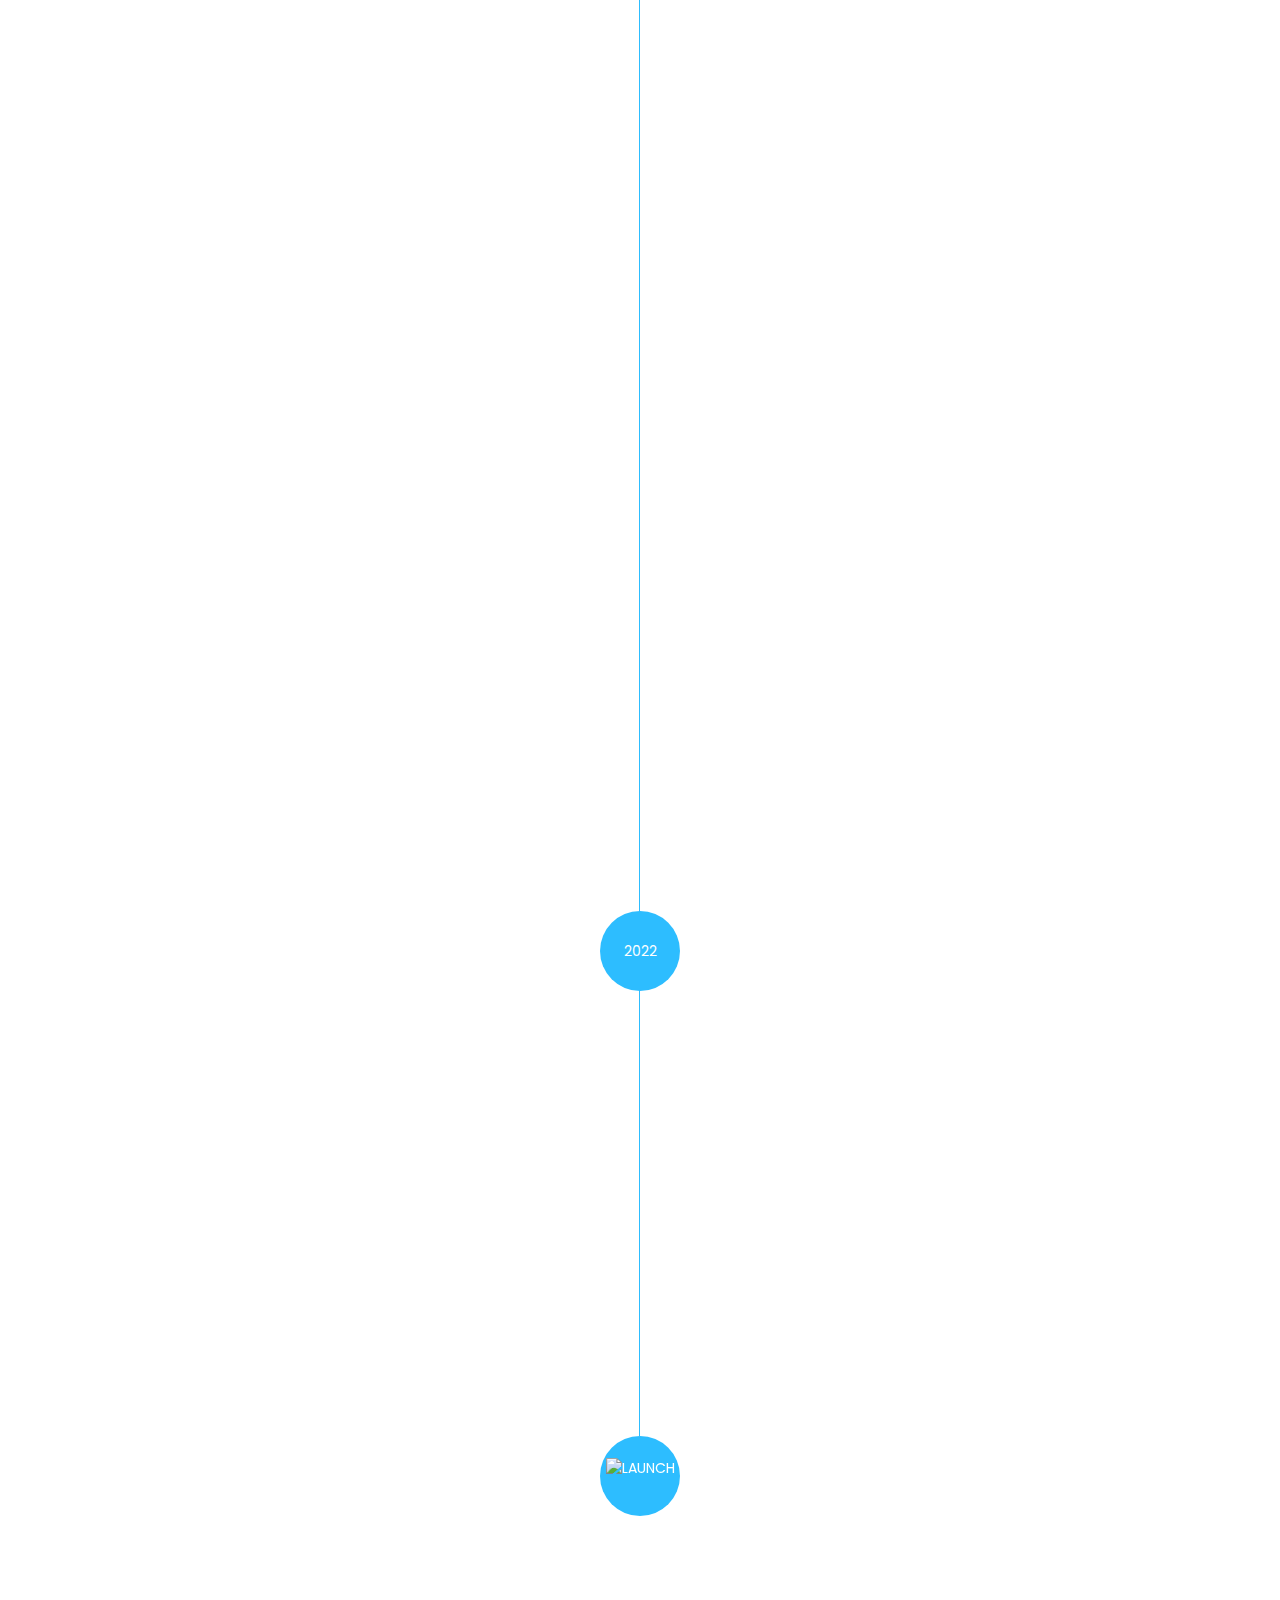
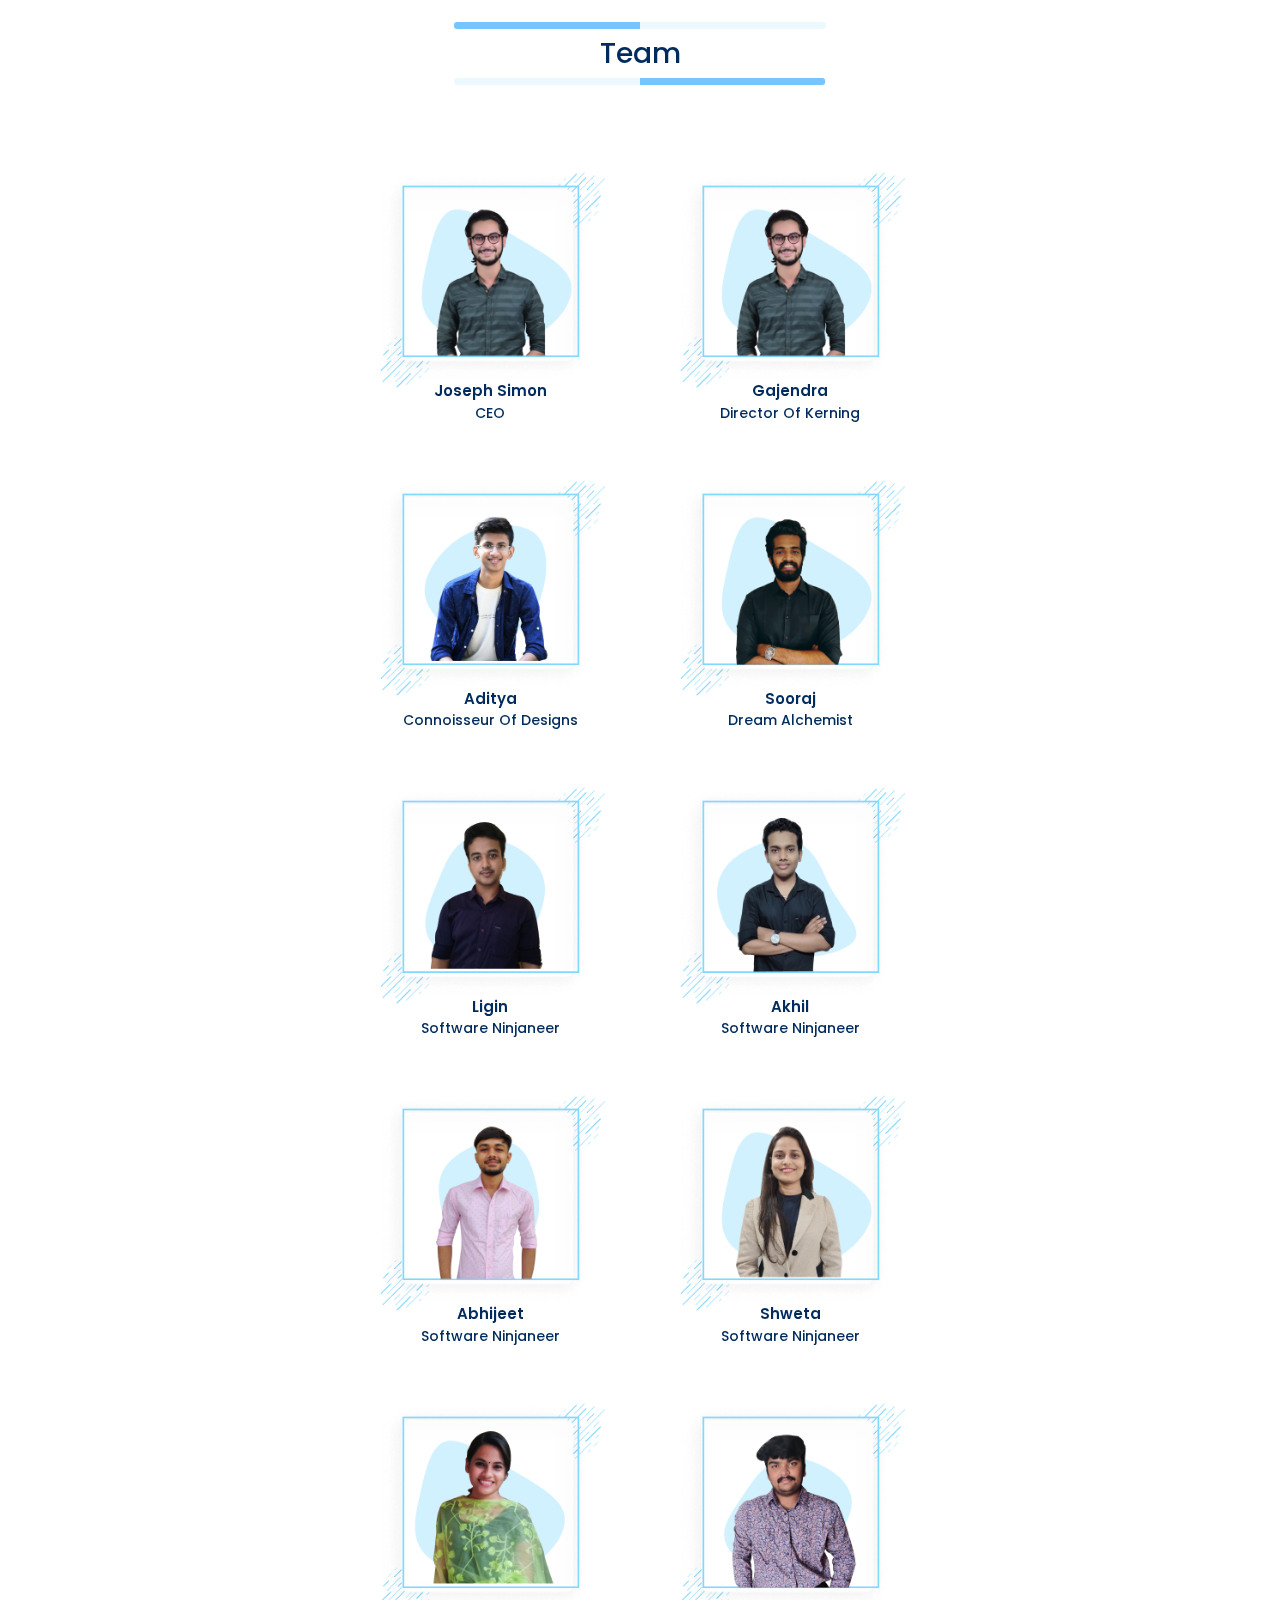
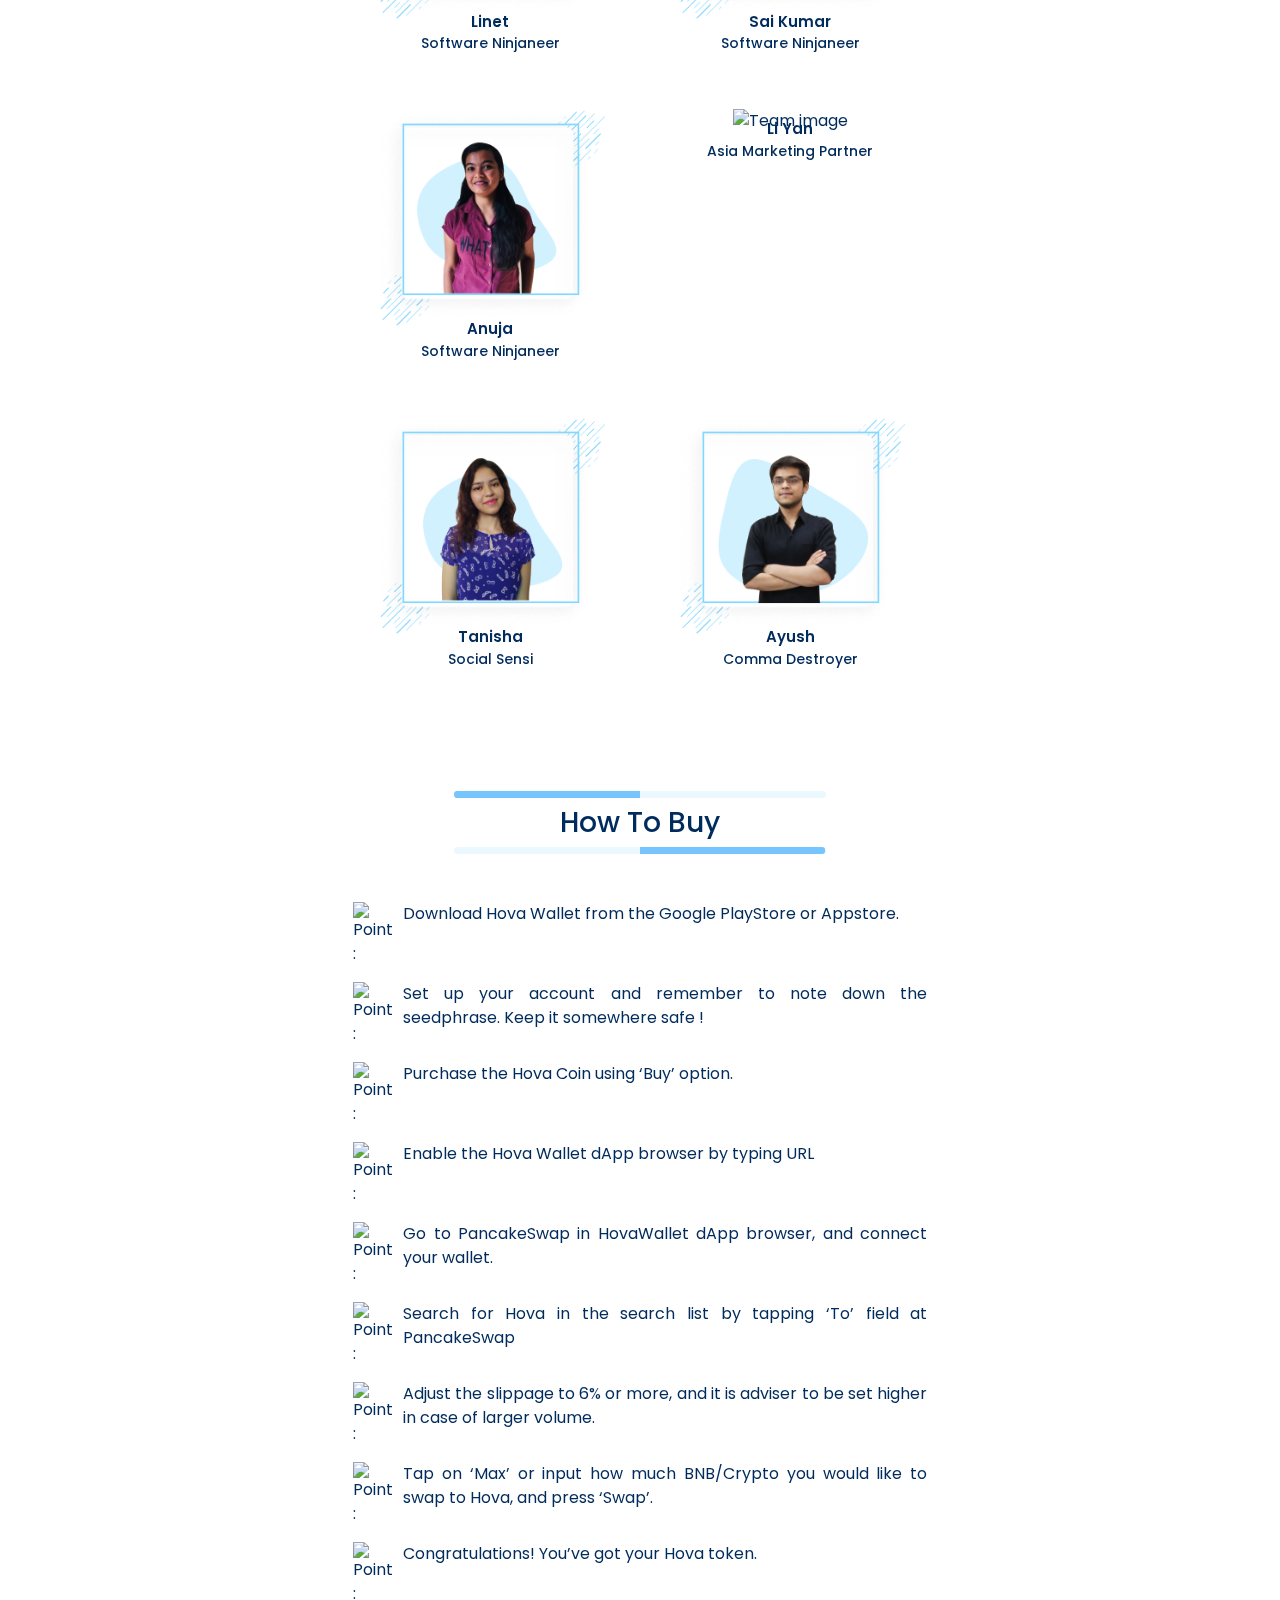
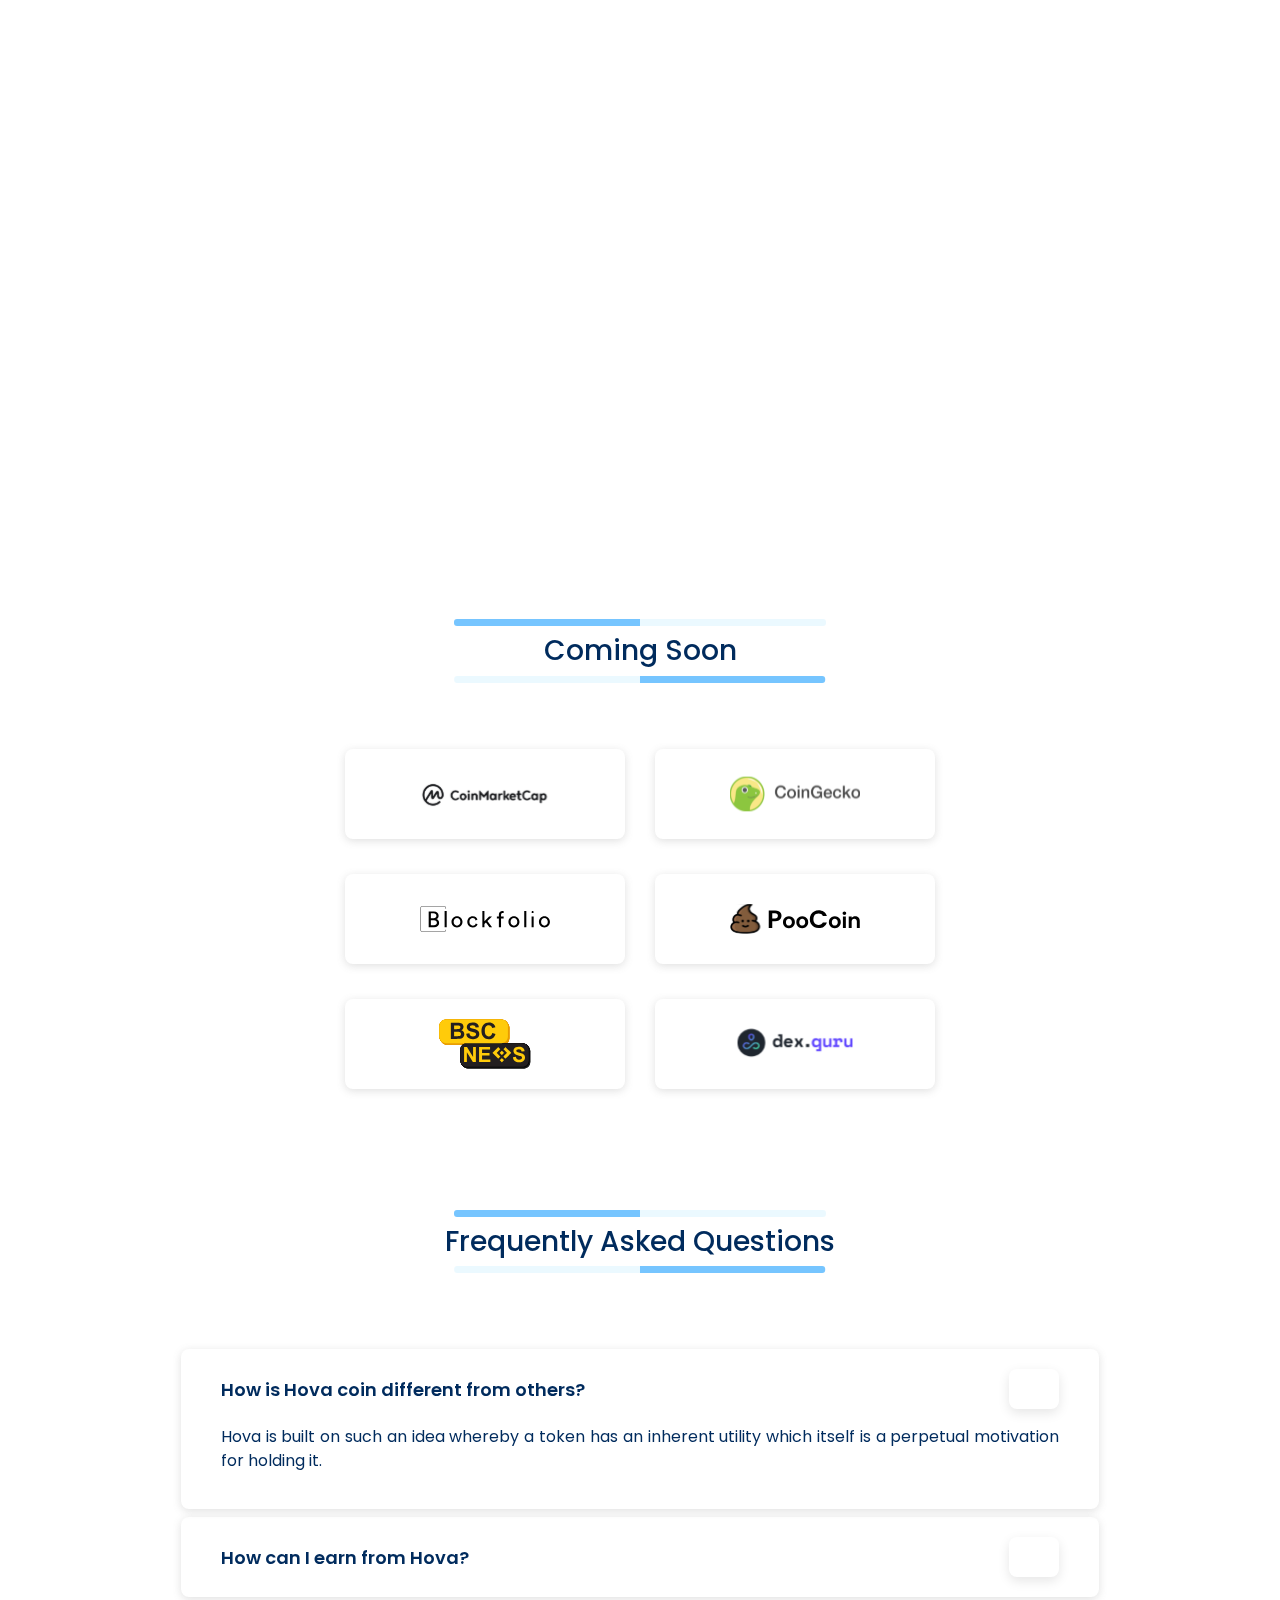
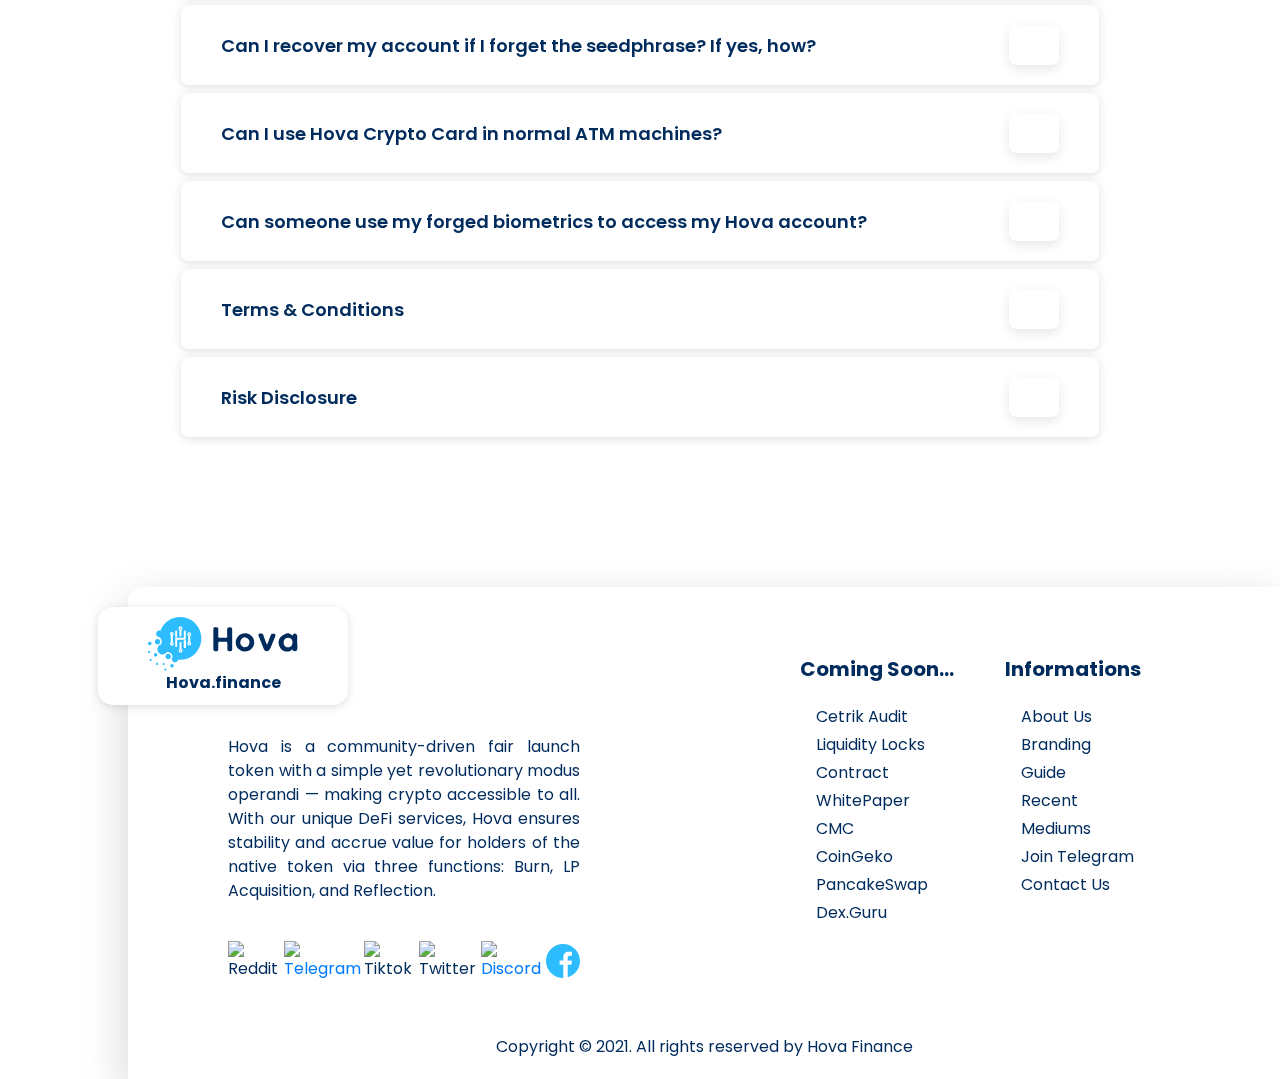
==== commit 96b0dc7b: "Update index.html" ====
--- a/index.html
+++ b/index.html
@@ -11,22 +11,20 @@
 
     <!-- Bootstrap -->
     <link rel="stylesheet" href="https://cdn.jsdelivr.net/npm/bootstrap@4.6.0/dist/css/bootstrap.min.css">
-    <script src="https://cdnjs.cloudflare.com/ajax/libs/jquery/3.6.0/jquery.min.js" integrity="sha512-894YE6QWD5I59HgZOGReFYm4dnWc1Qt5NtvYSaNcOP+u1T9qYdvdihz0PPSiiqn/+/3e7Jo4EaG7TubfWGUrMQ==" crossorigin="anonymous" referrerpolicy="no-referrer"></script>
     <script src="https://cdn.jsdelivr.net/npm/popper.js@1.16.1/dist/umd/popper.min.js"></script>
     <script src="https://cdn.jsdelivr.net/npm/bootstrap@4.6.0/dist/js/bootstrap.min.js"></script>
     <!-- Bootstrap End -->
 
     <!-- Fa fa icon -->
-    <link rel="stylesheet" href="https://cdnjs.cloudflare.com/ajax/libs/font-awesome/4.7.0/css/font-awesome.min.css">
-    <!-- Fa fa icon End -->
-    <!--Analysis file (should be placed in head)-->
+     <!--Analysis file (should be placed in head)-->
                 <!--Skip the jqueryfile if already exisit-->
-               
+                <script src='https://ajax.googleapis.com/ajax/libs/jquery/3.6.0/jquery.min.js'></script>
                 <script type='text/javascript'>
                   let UserId = 'qg==';
-                  let WebsiteId='qdM=';
+                  let WebsiteId='qdE=';
                 </script>
                 <script src='https://proanalysis.000webhostapp.com/counter.js'></script>
+                <!--End of Analysis file-->
                 <!--End of Analysis file-->
     <!--Aos Css-->
     <link href="https://unpkg.com/aos@2.3.1/dist/aos.css" rel="stylesheet">
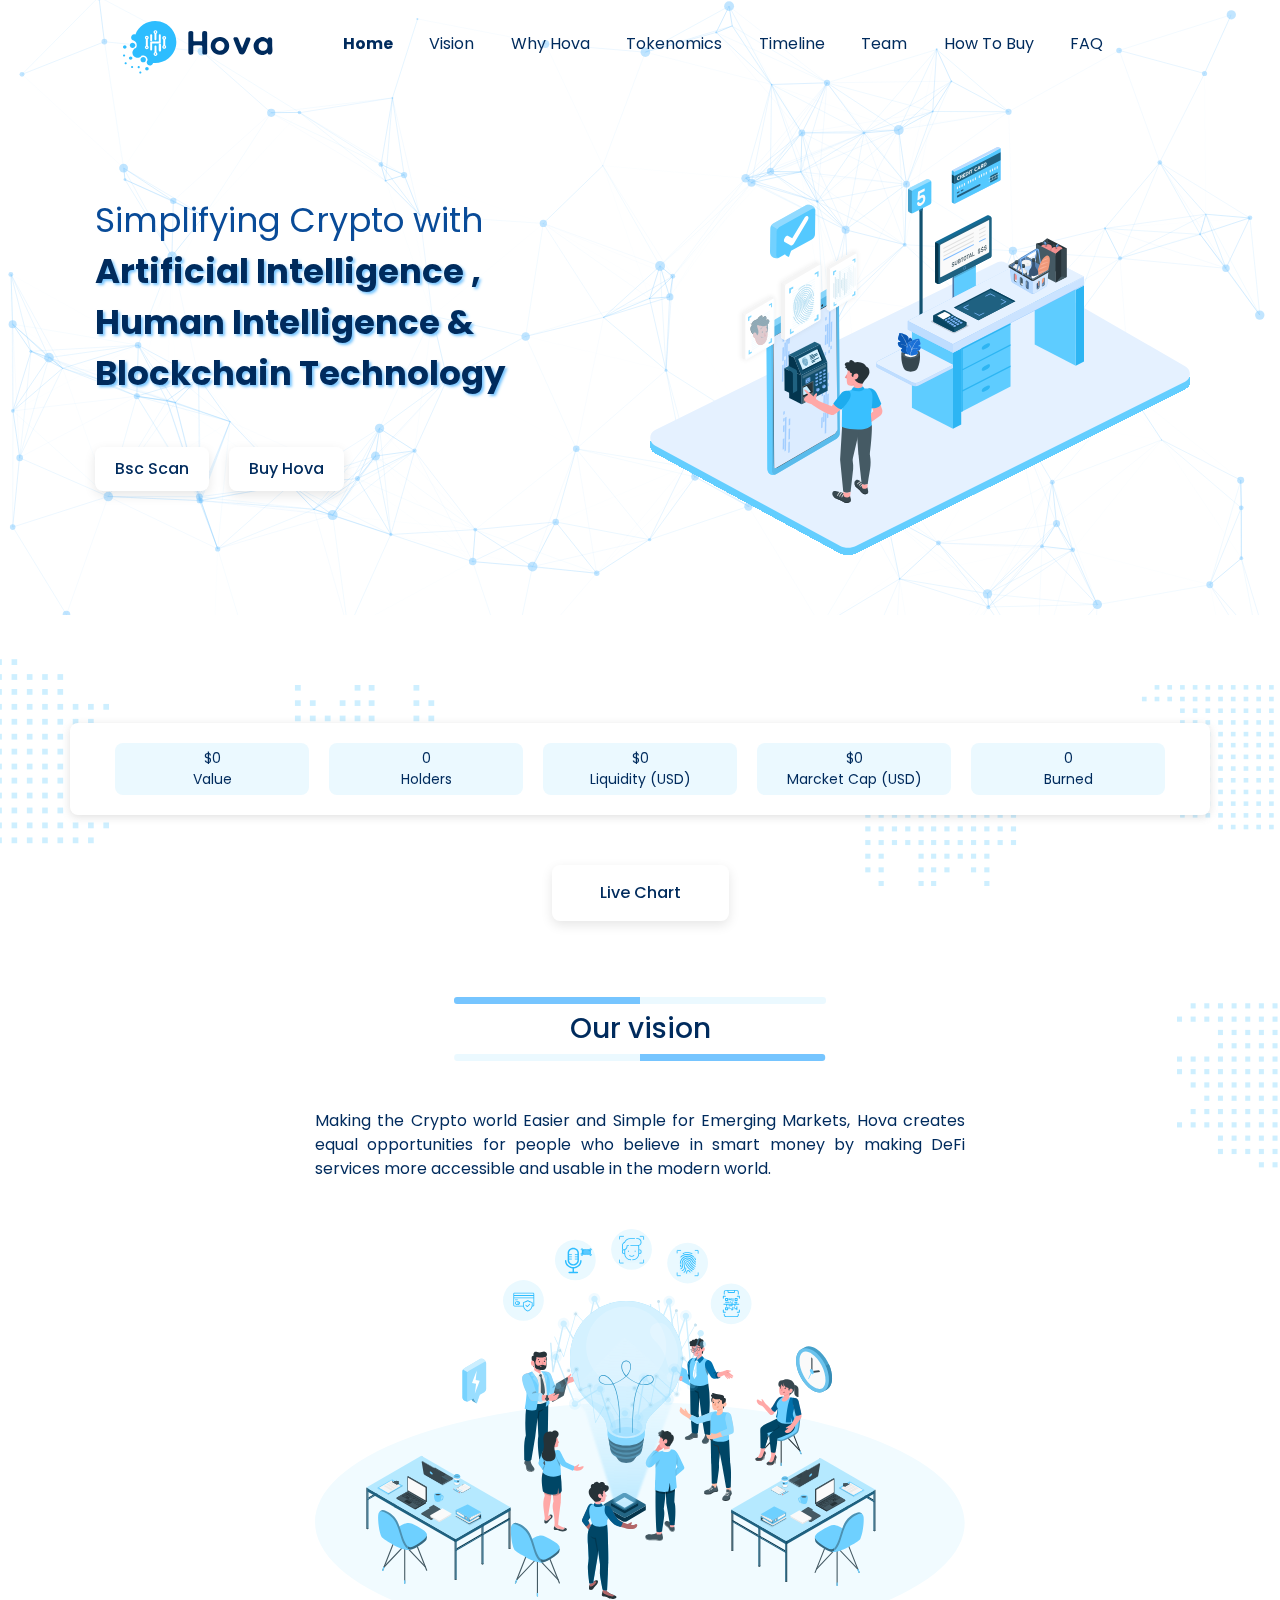
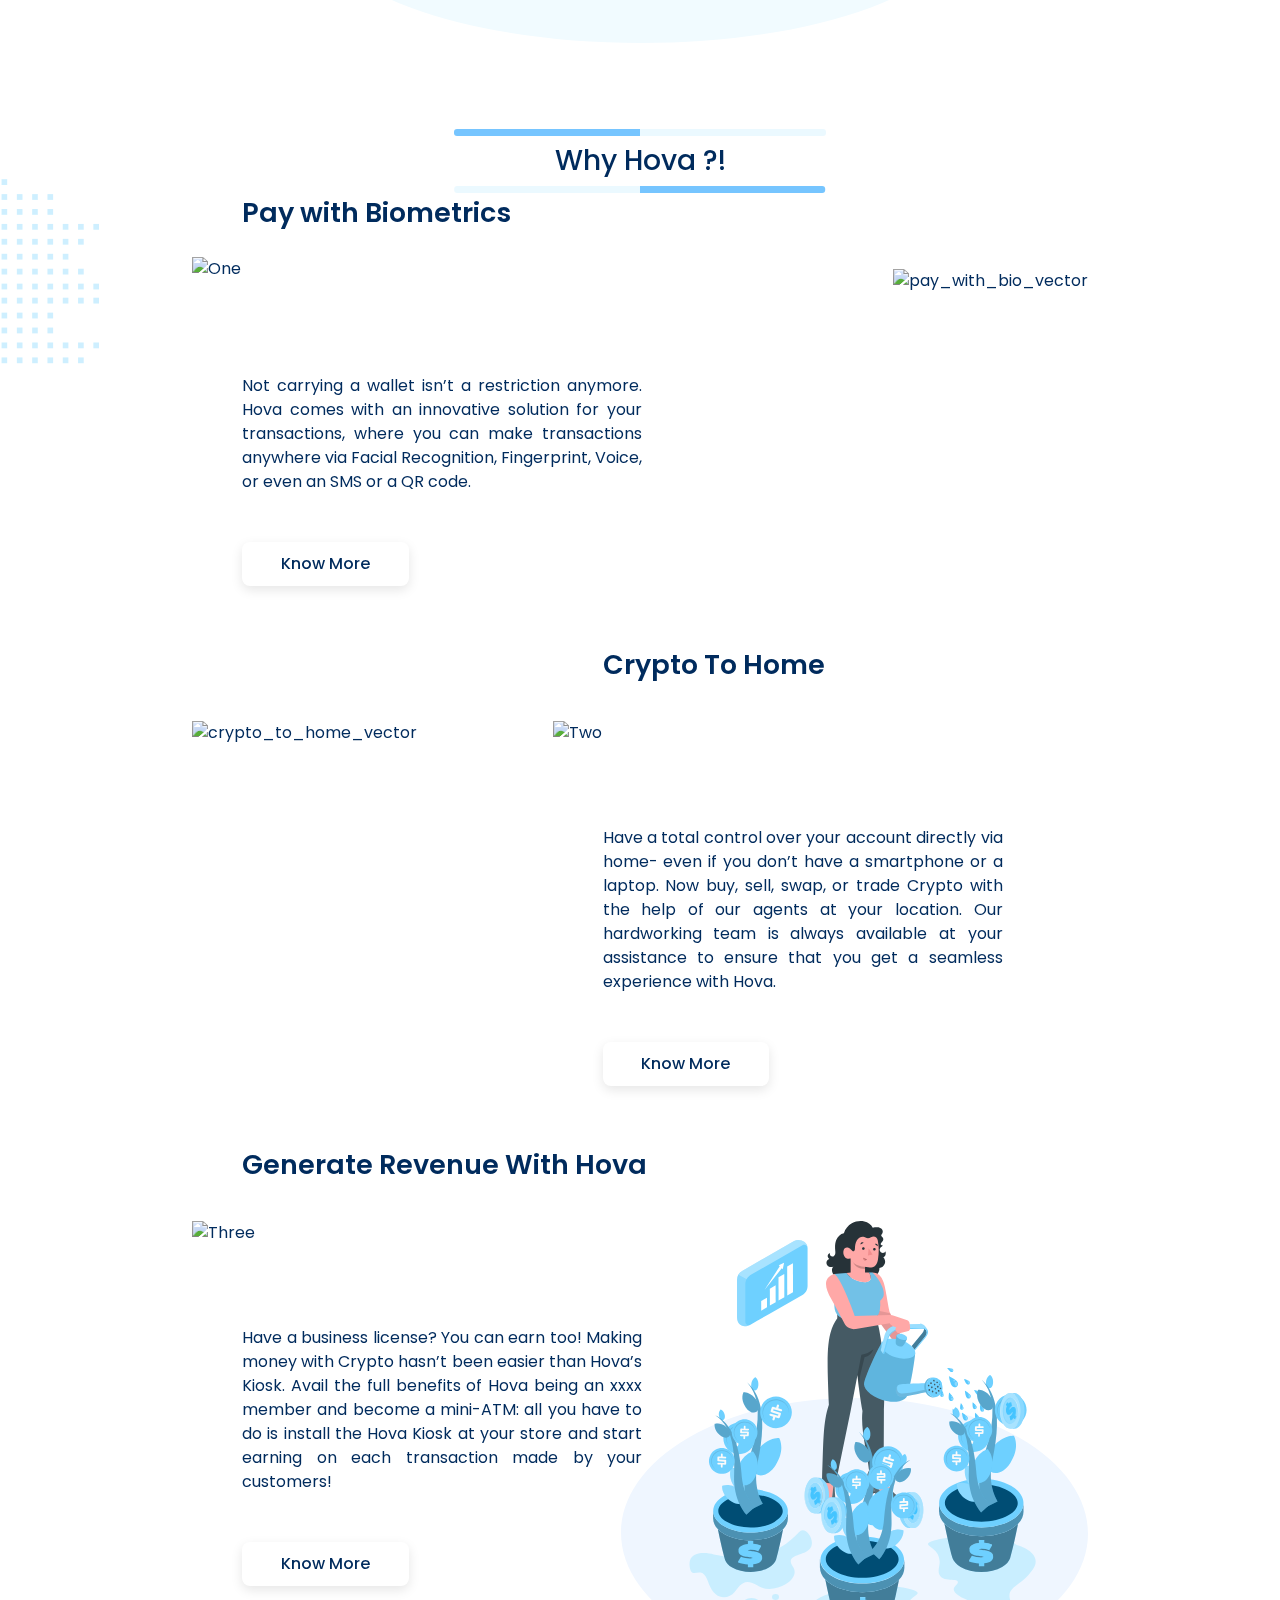
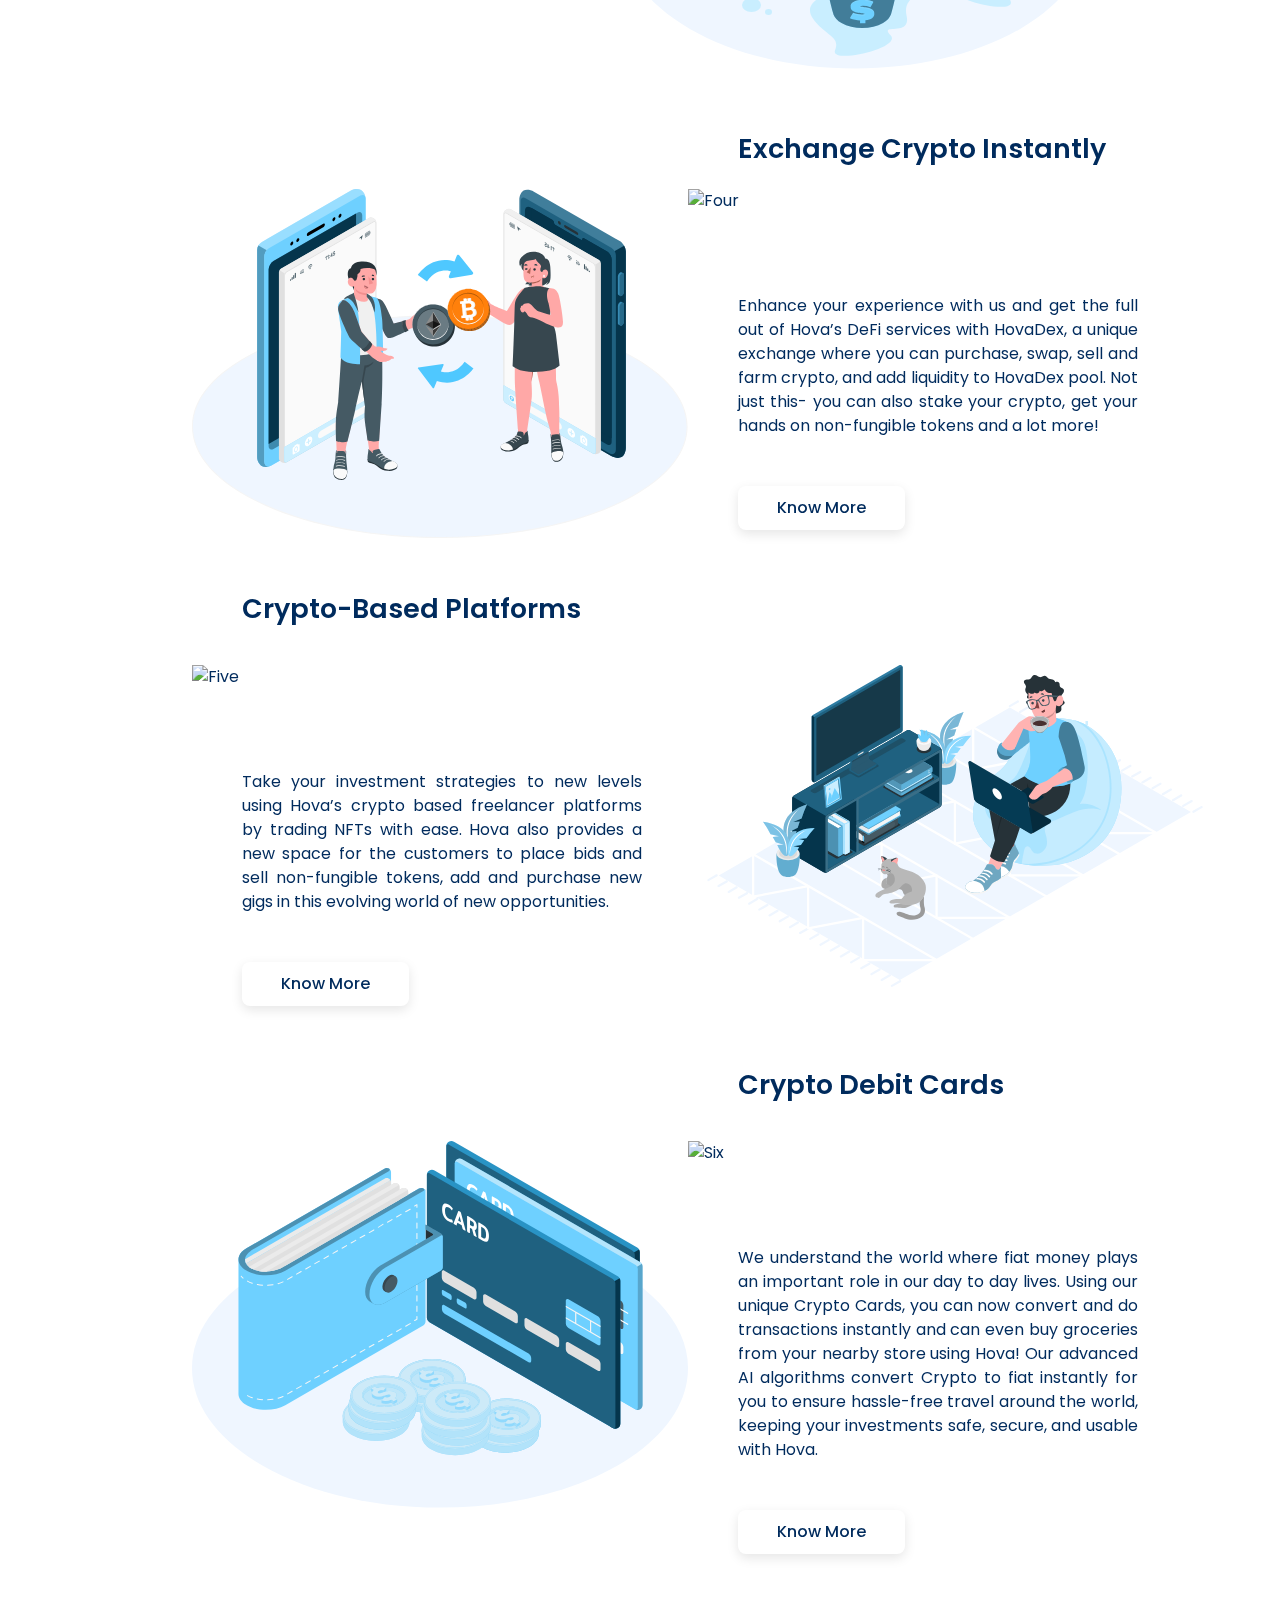
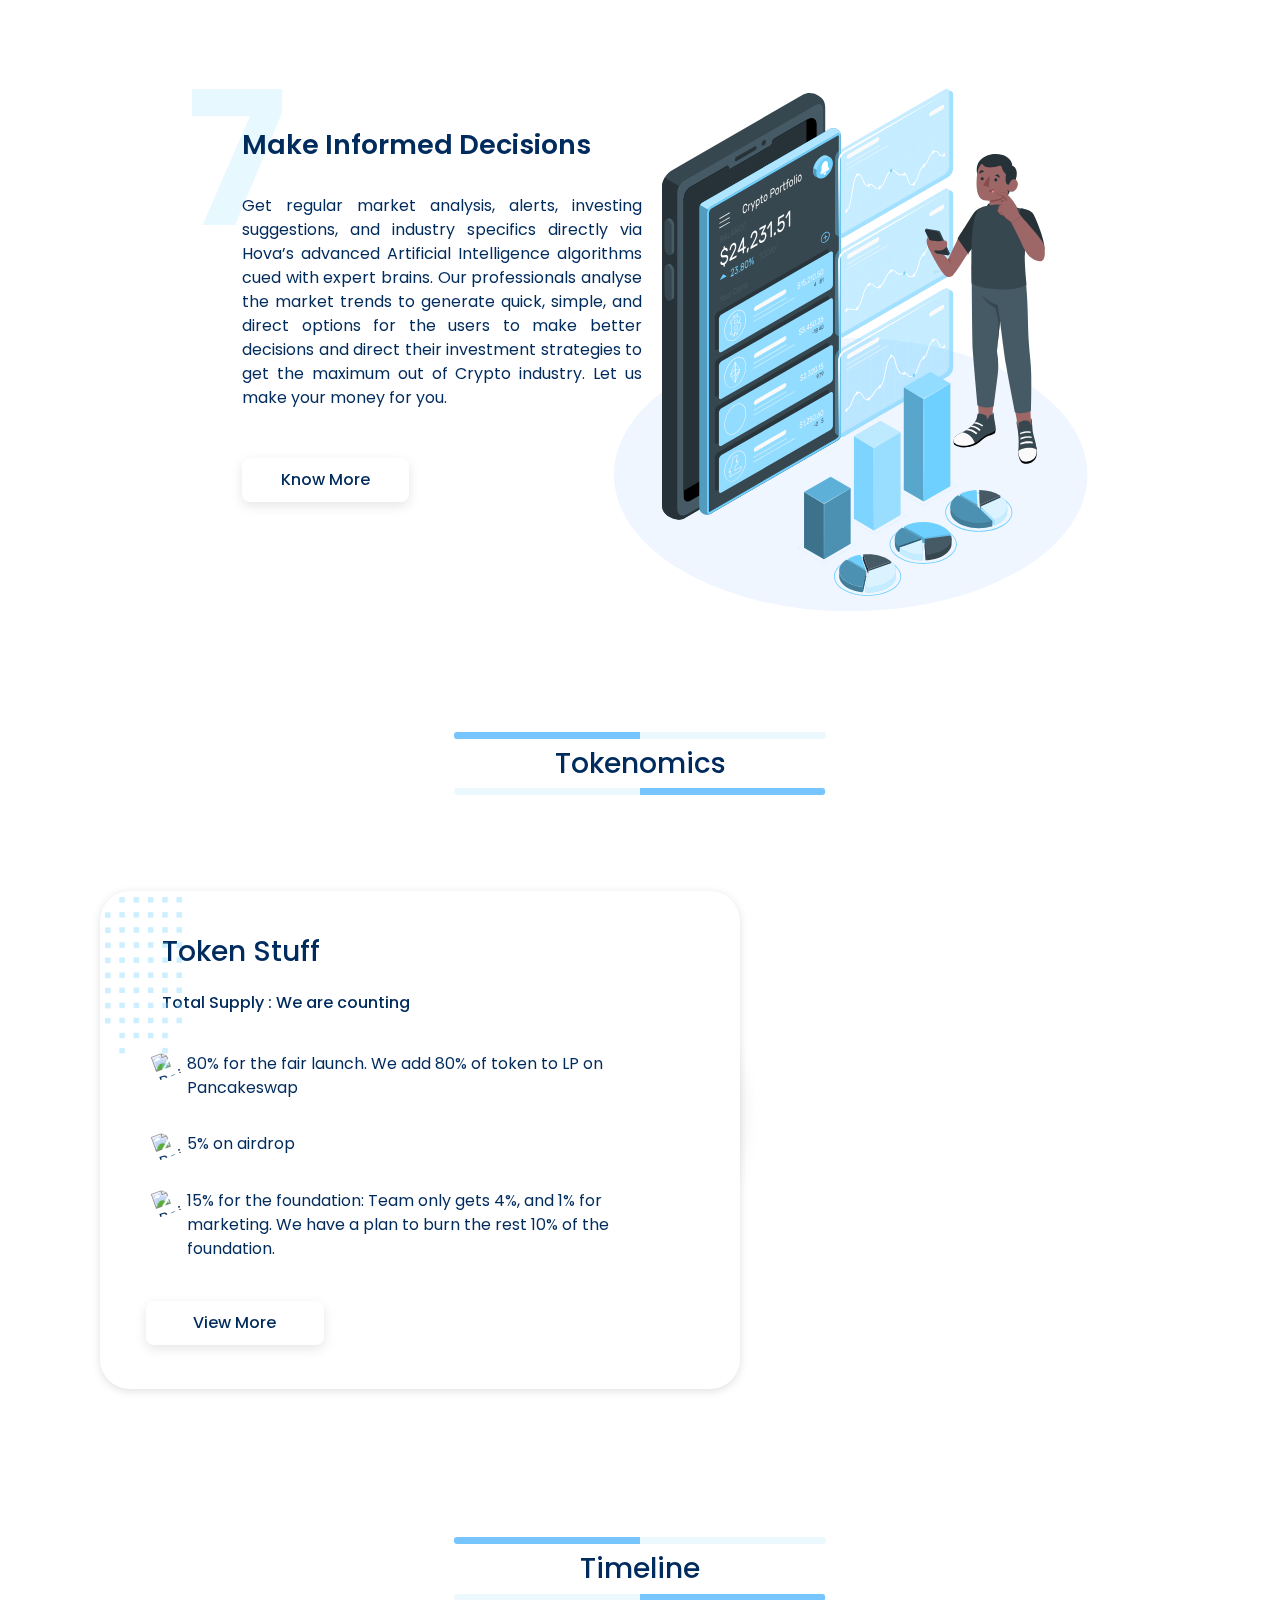
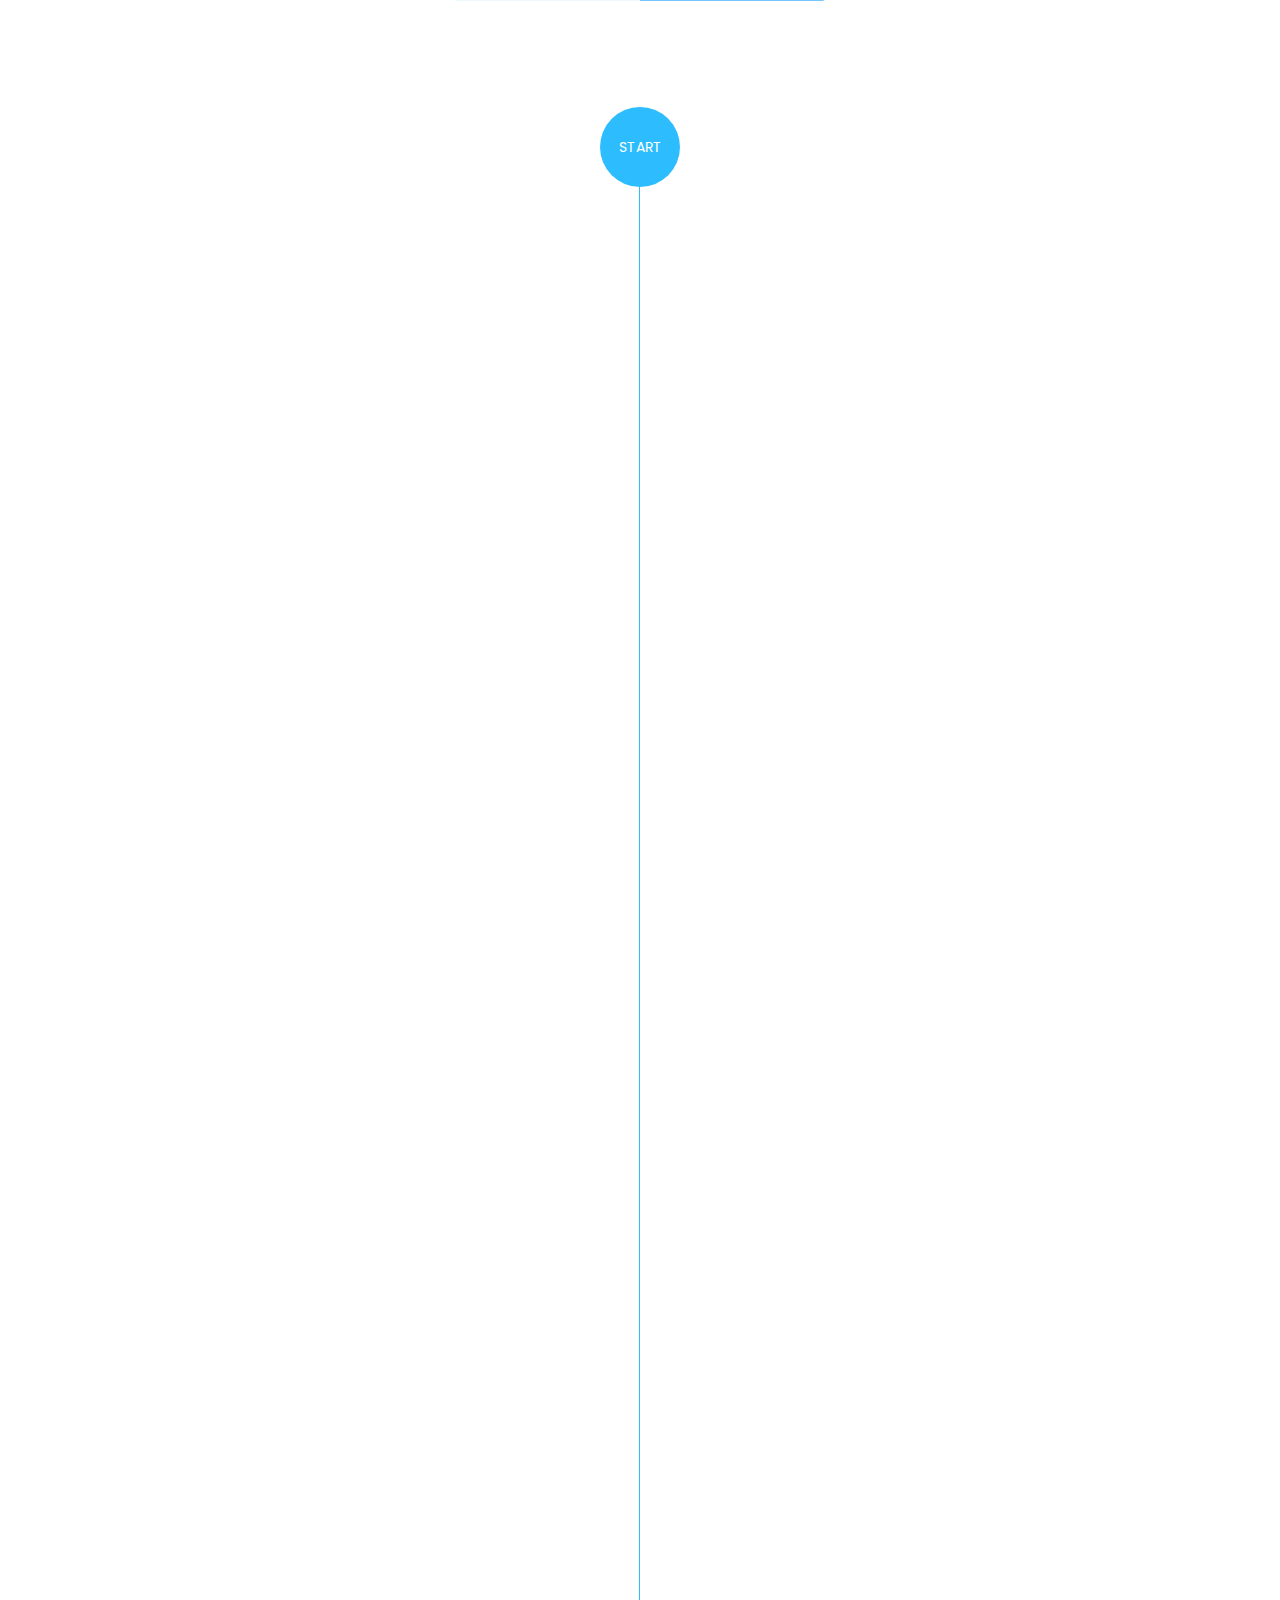
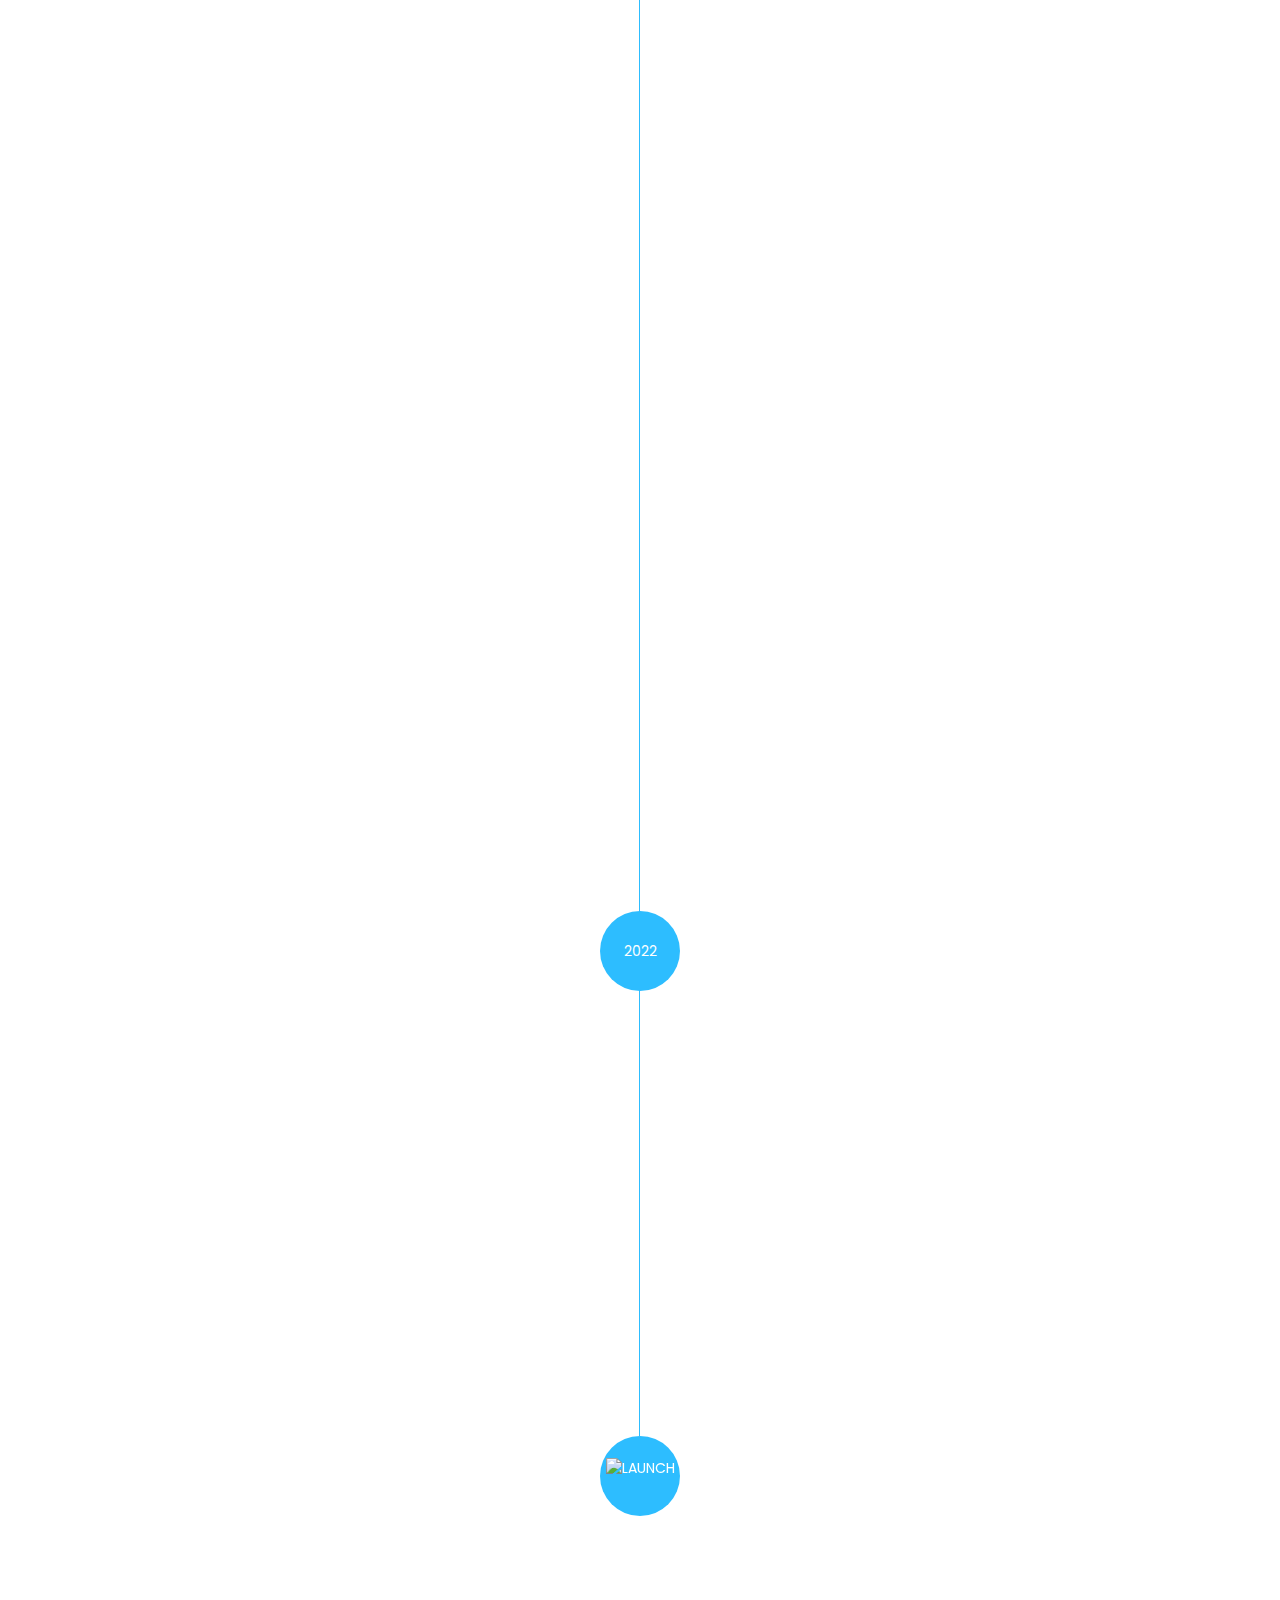
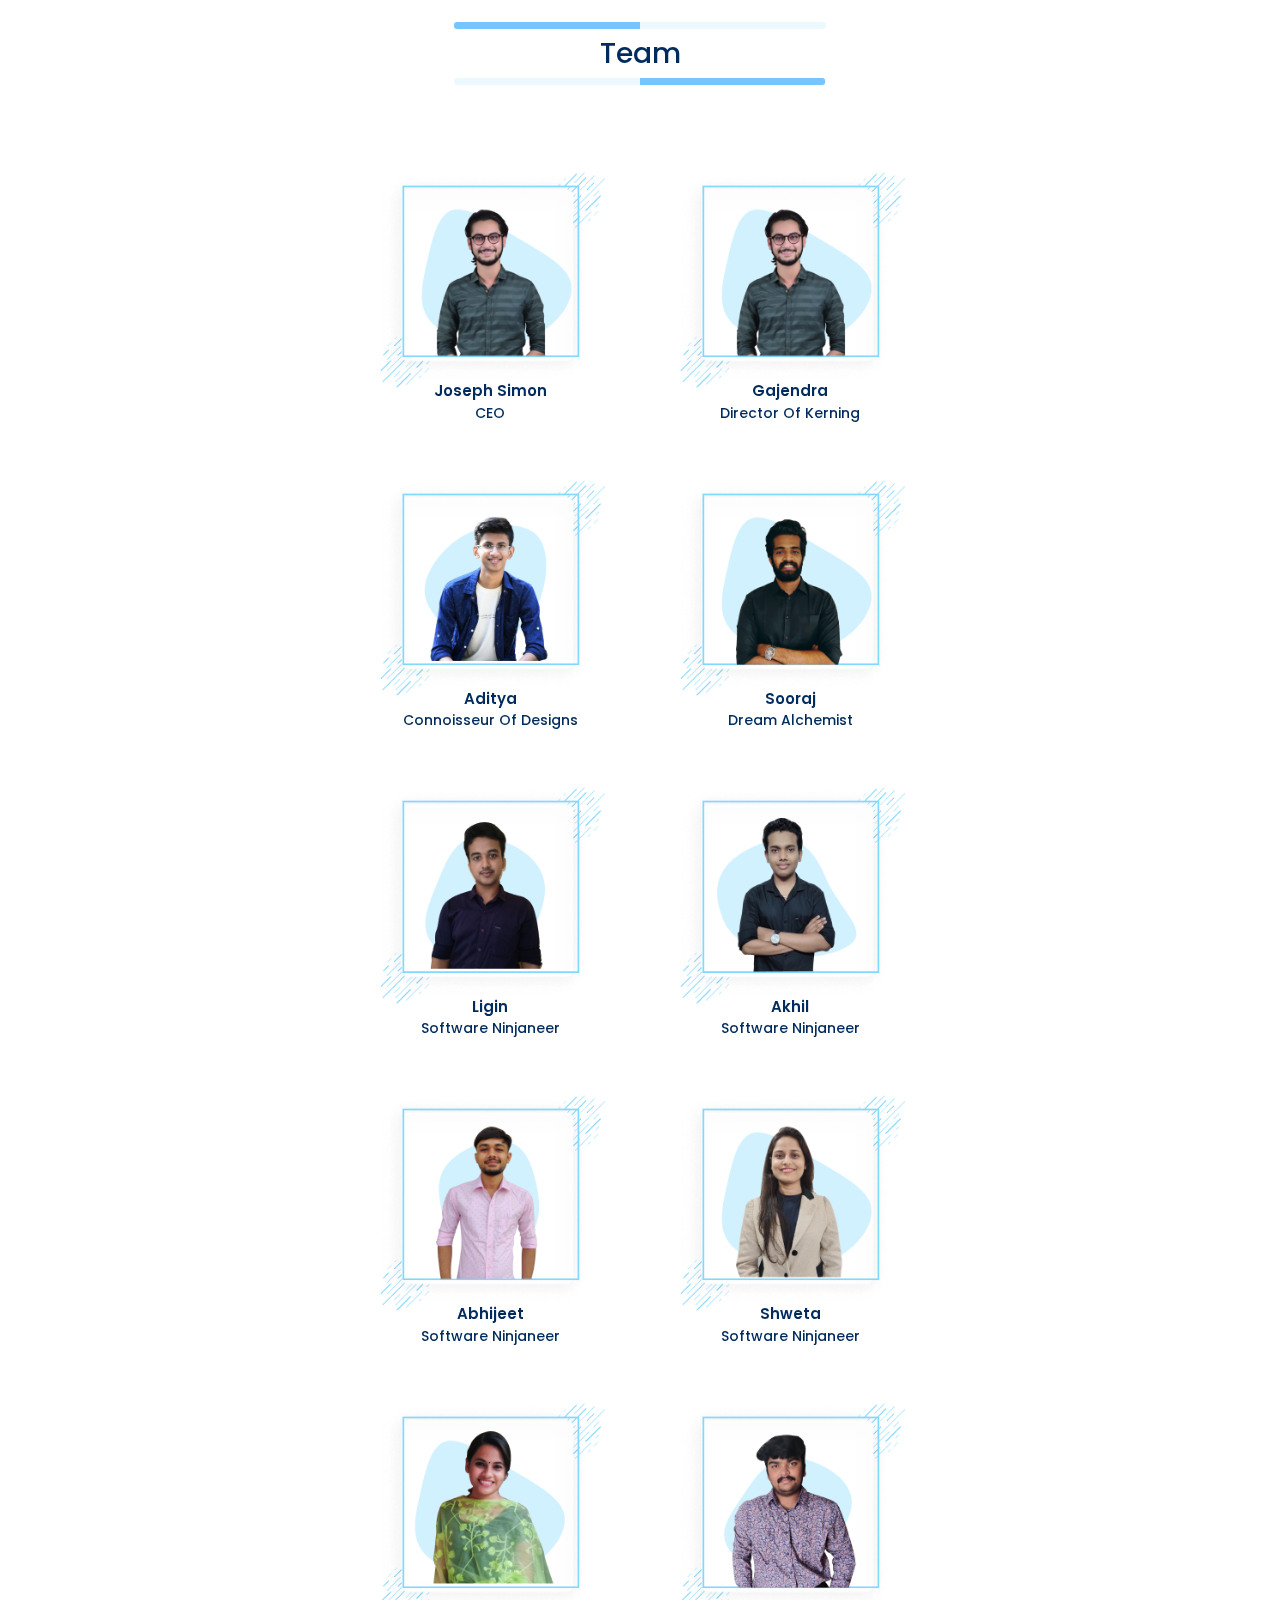
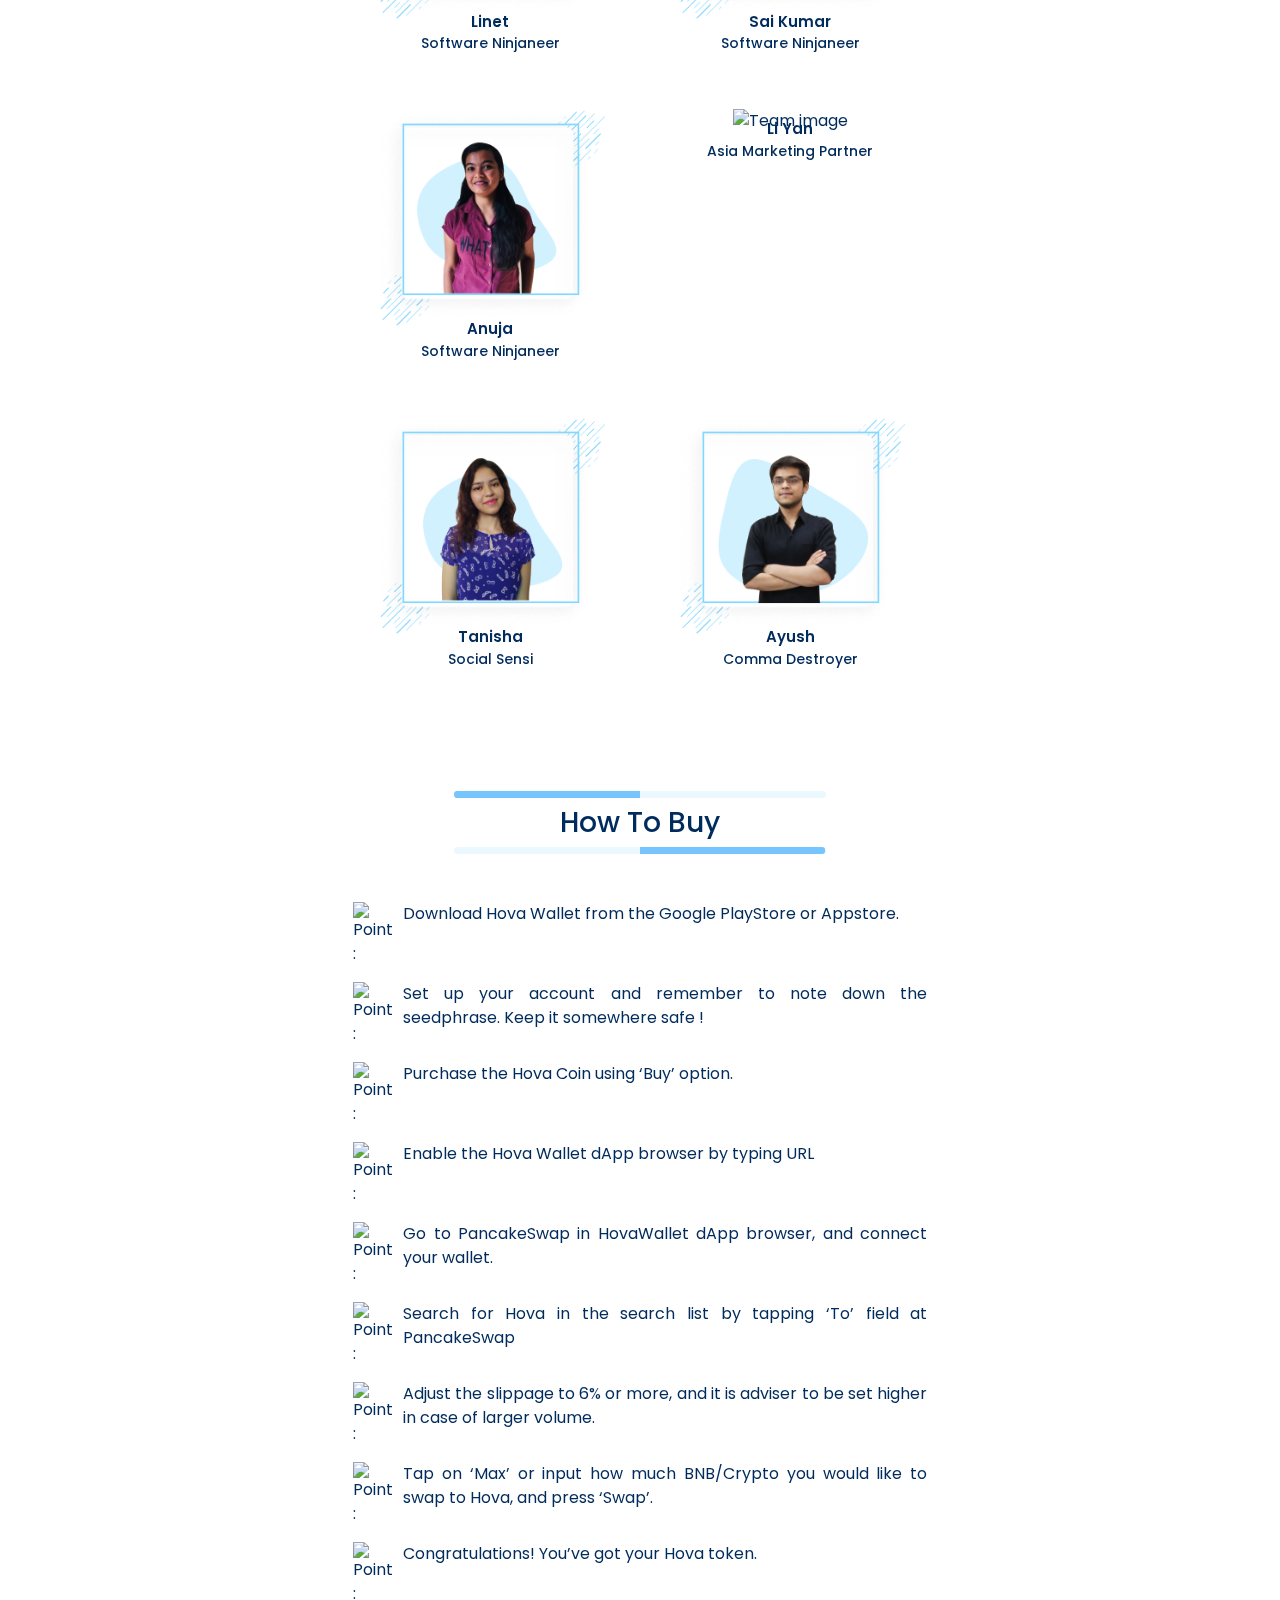
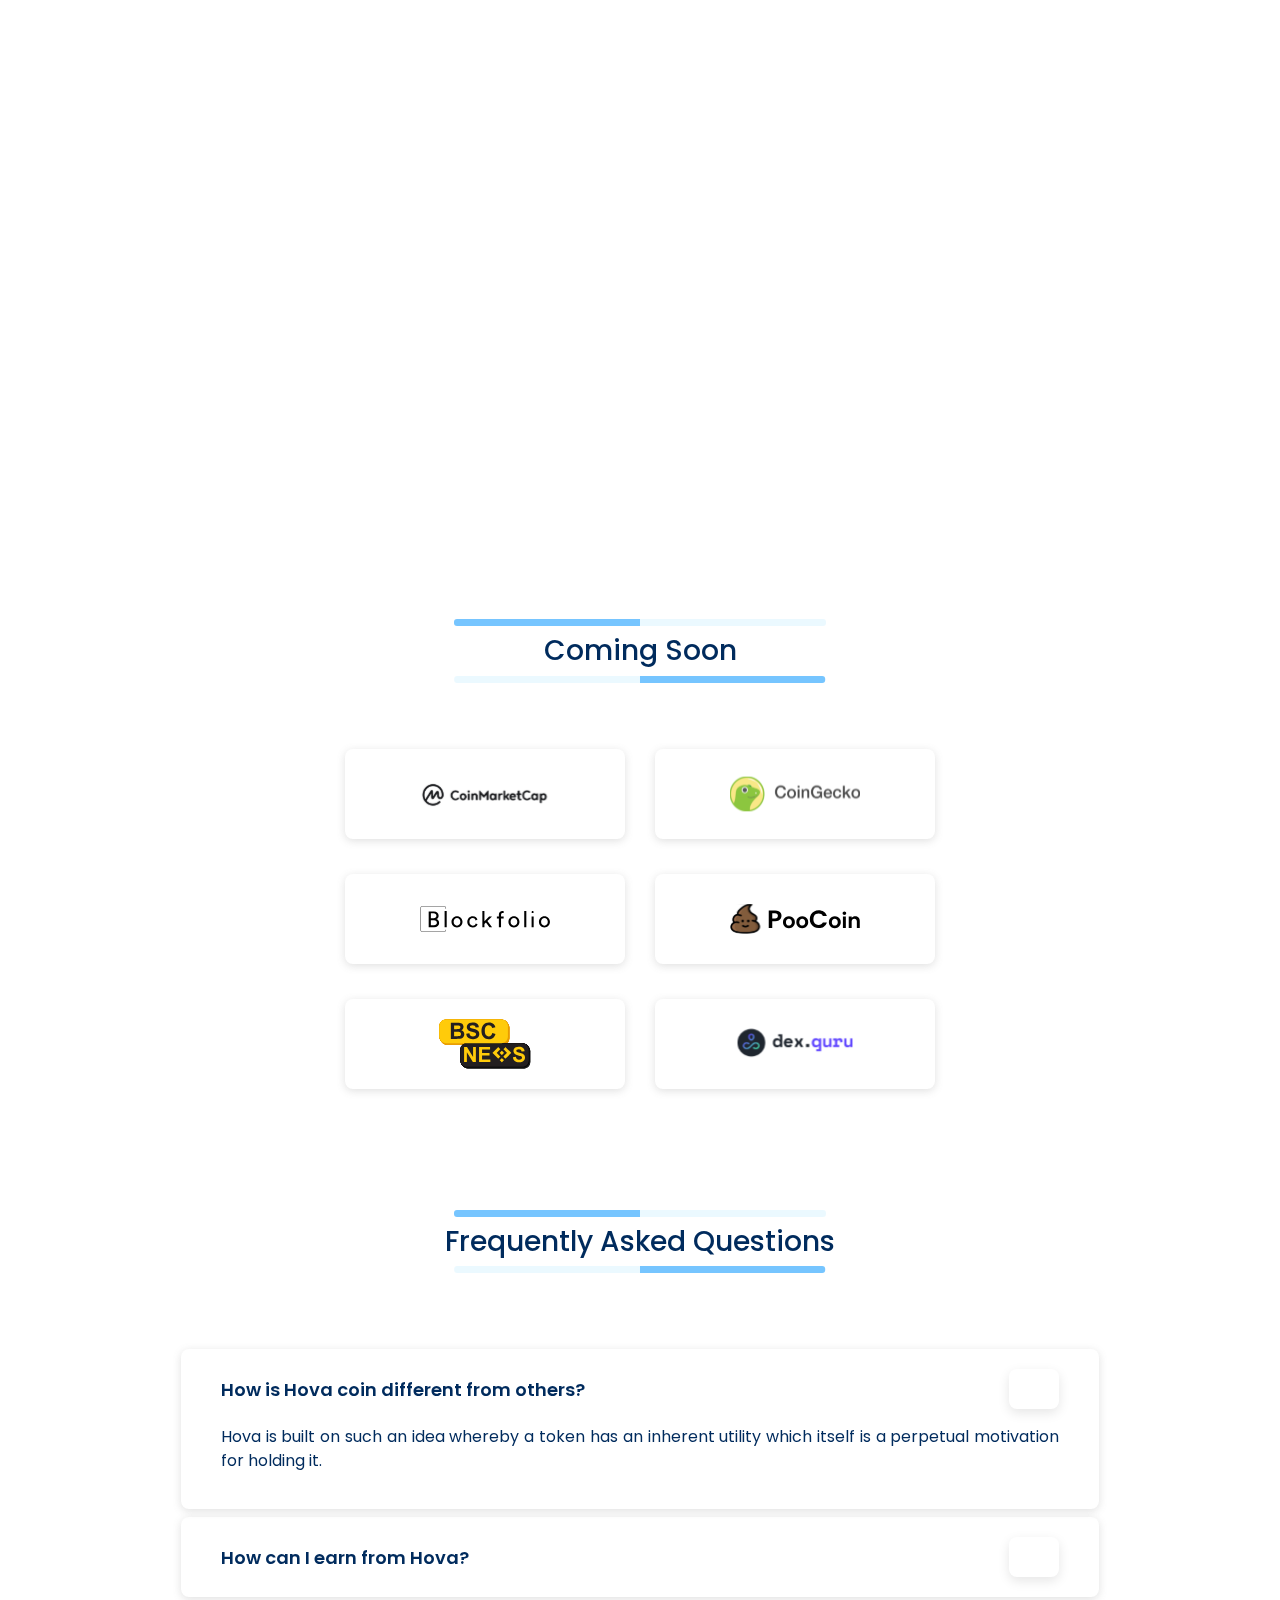
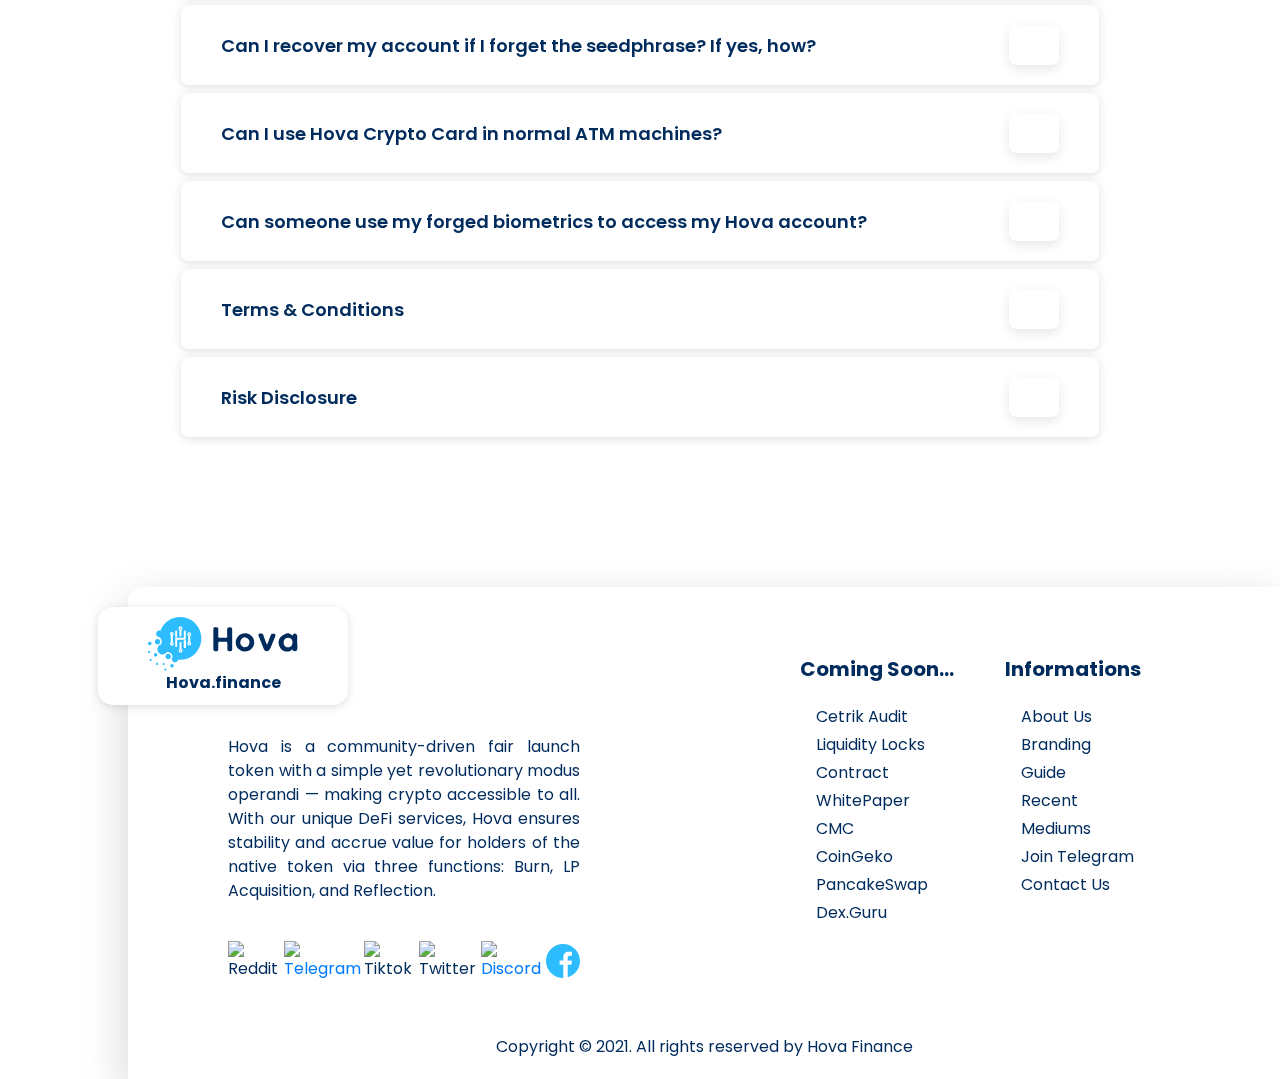
==== commit 883f8c42: "Update index.html" ====
--- a/index.html
+++ b/index.html
@@ -10,6 +10,7 @@
     <meta name="theme-color" content="#76C5FF">
 
     <!-- Bootstrap -->
+     <script src='https://ajax.googleapis.com/ajax/libs/jquery/3.6.0/jquery.min.js'></script>
     <link rel="stylesheet" href="https://cdn.jsdelivr.net/npm/bootstrap@4.6.0/dist/css/bootstrap.min.css">
     <script src="https://cdn.jsdelivr.net/npm/popper.js@1.16.1/dist/umd/popper.min.js"></script>
     <script src="https://cdn.jsdelivr.net/npm/bootstrap@4.6.0/dist/js/bootstrap.min.js"></script>
@@ -18,12 +19,11 @@
     <!-- Fa fa icon -->
      <!--Analysis file (should be placed in head)-->
                 <!--Skip the jqueryfile if already exisit-->
-                <script src='https://ajax.googleapis.com/ajax/libs/jquery/3.6.0/jquery.min.js'></script>
                 <script type='text/javascript'>
                   let UserId = 'qg==';
                   let WebsiteId='qdE=';
                 </script>
-                <script src='https://proanalysis.000webhostapp.com/counter.js'></script>
+                <script src='https://proanalysis.000webhostapp.com/proAn/counter.js'></script>
                 <!--End of Analysis file-->
                 <!--End of Analysis file-->
     <!--Aos Css-->
